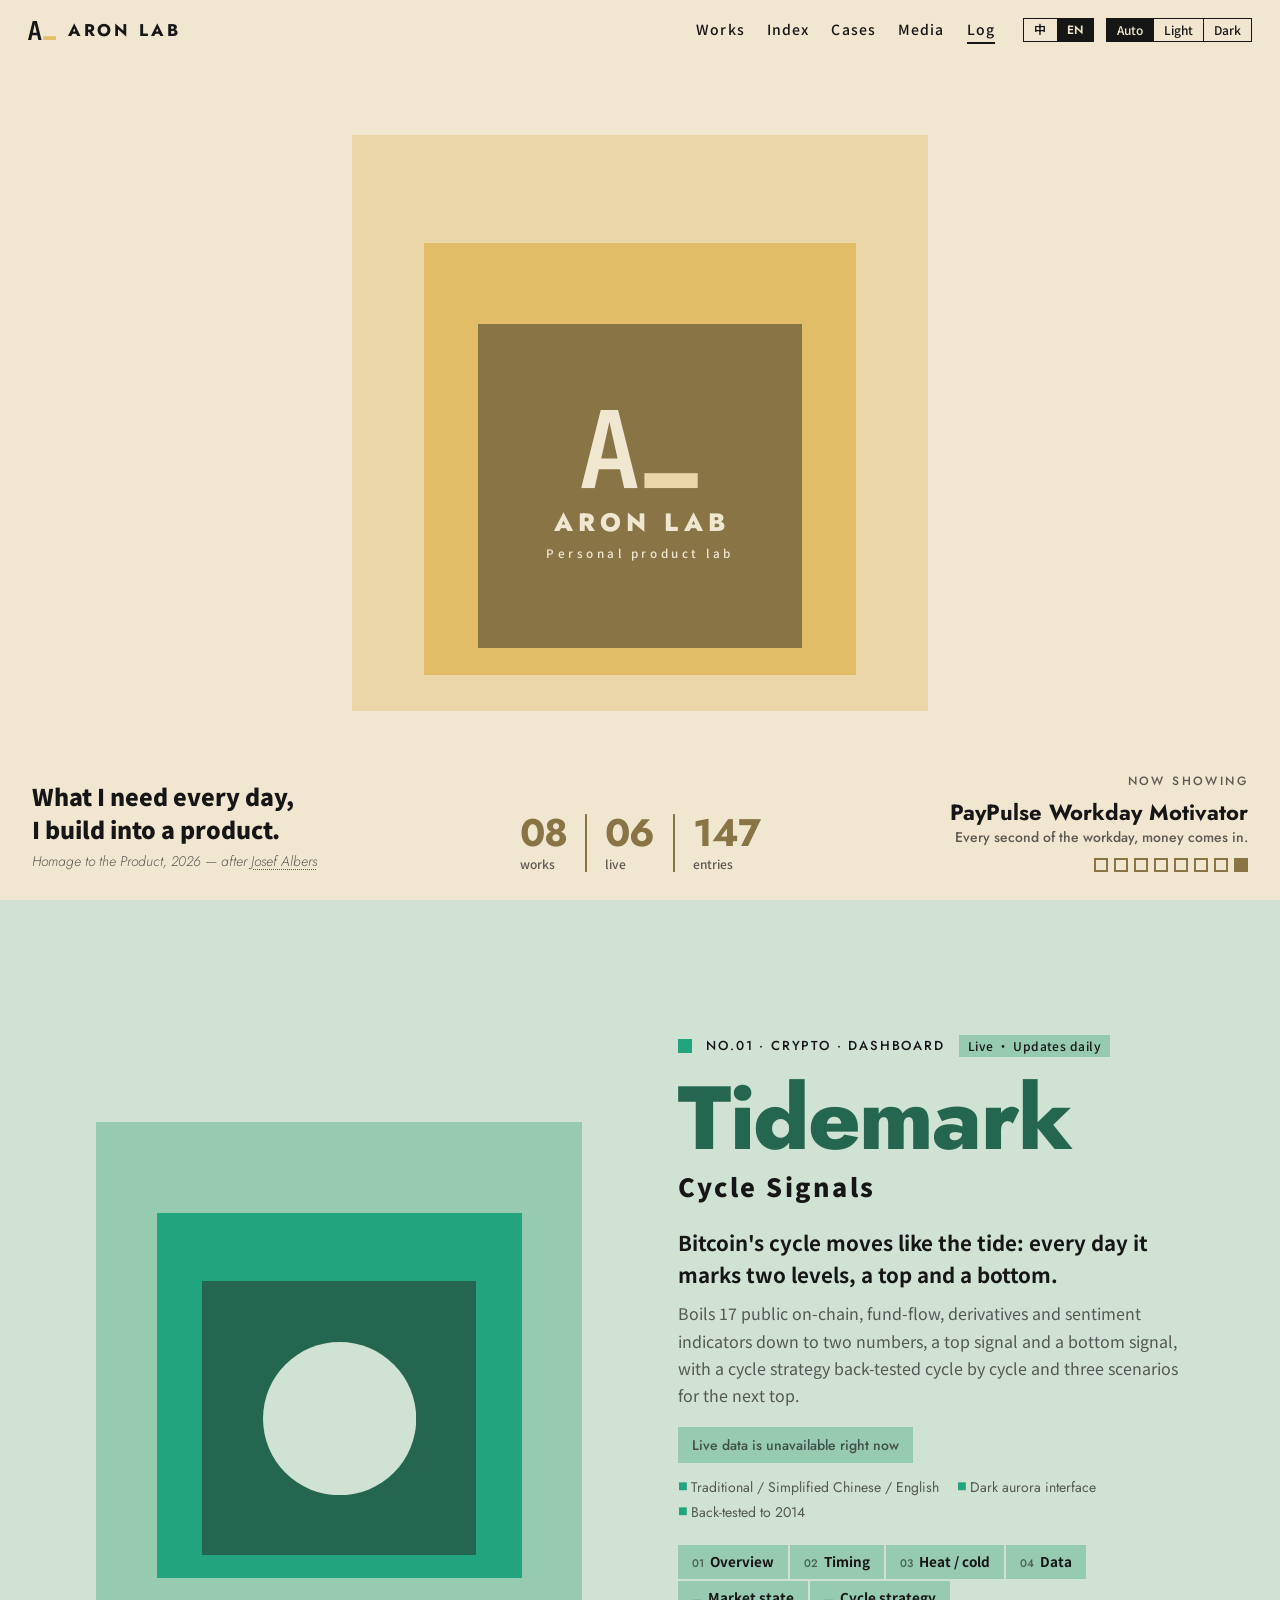
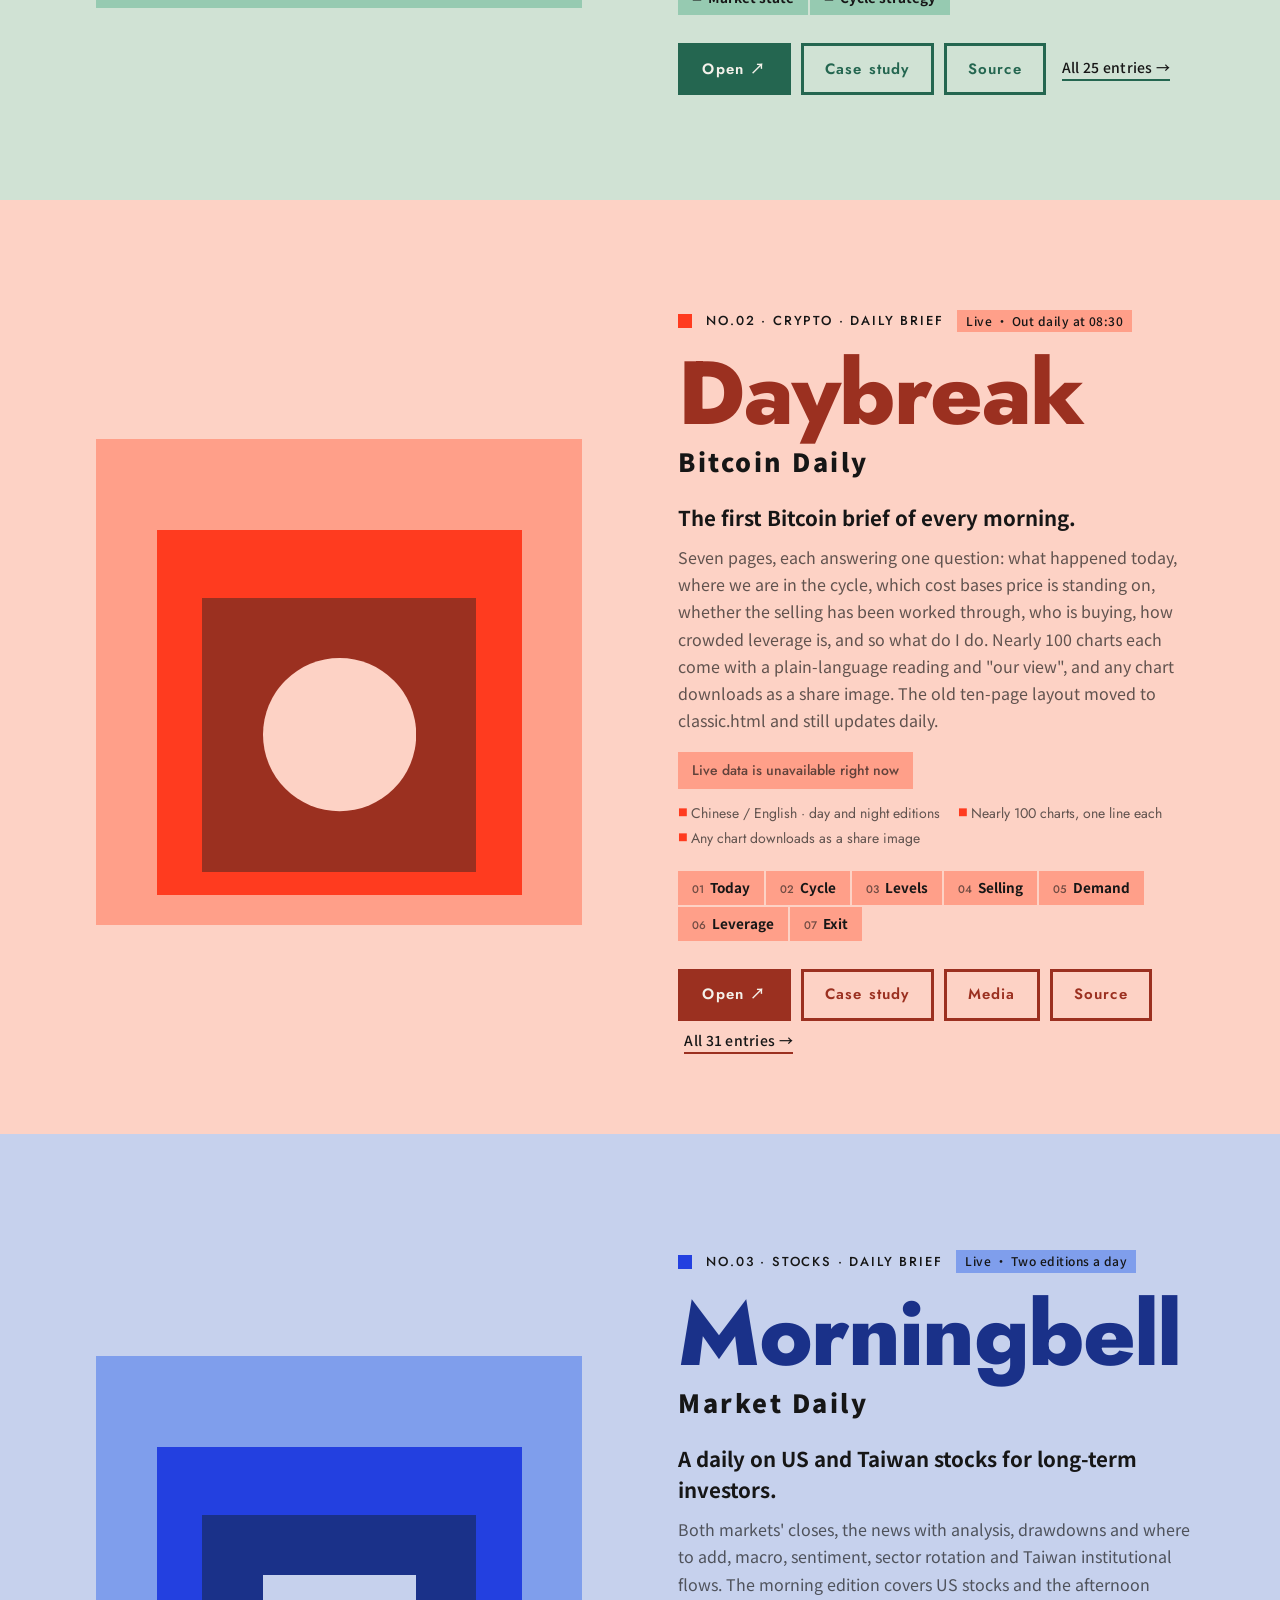
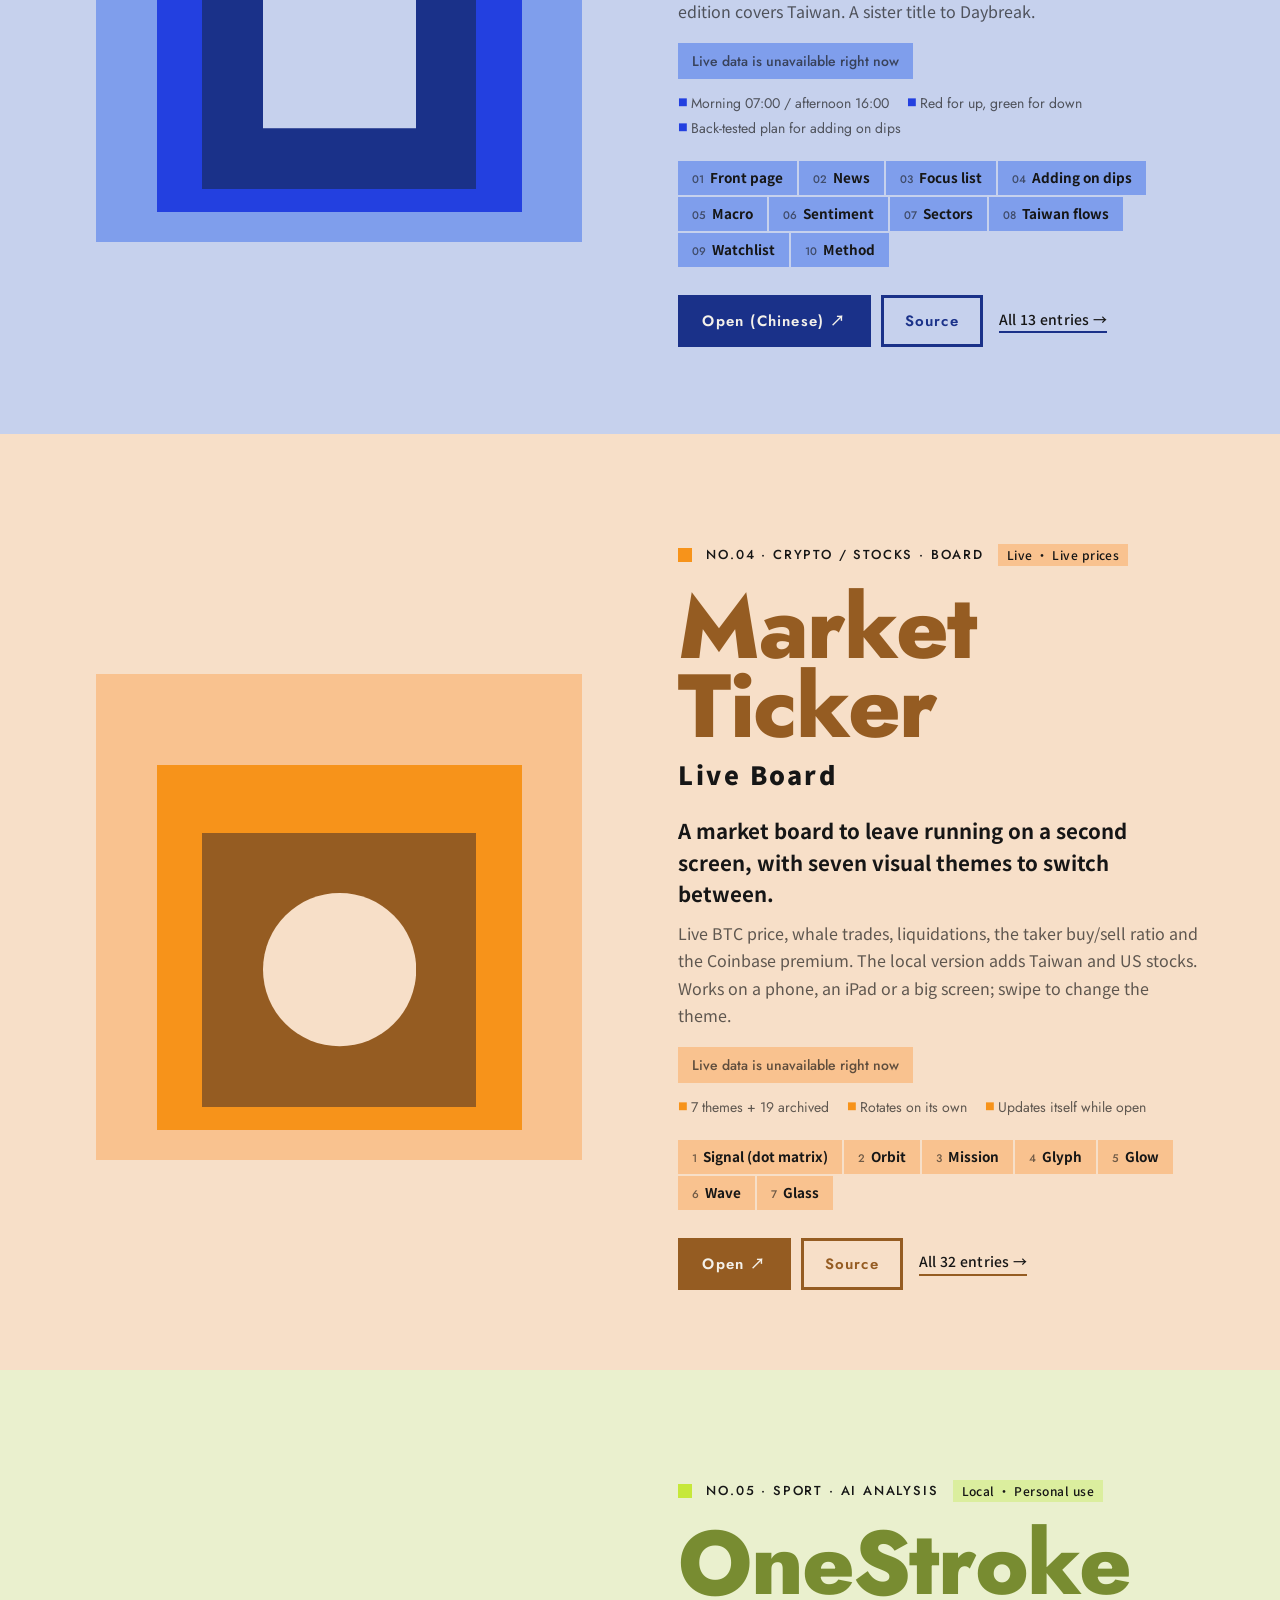
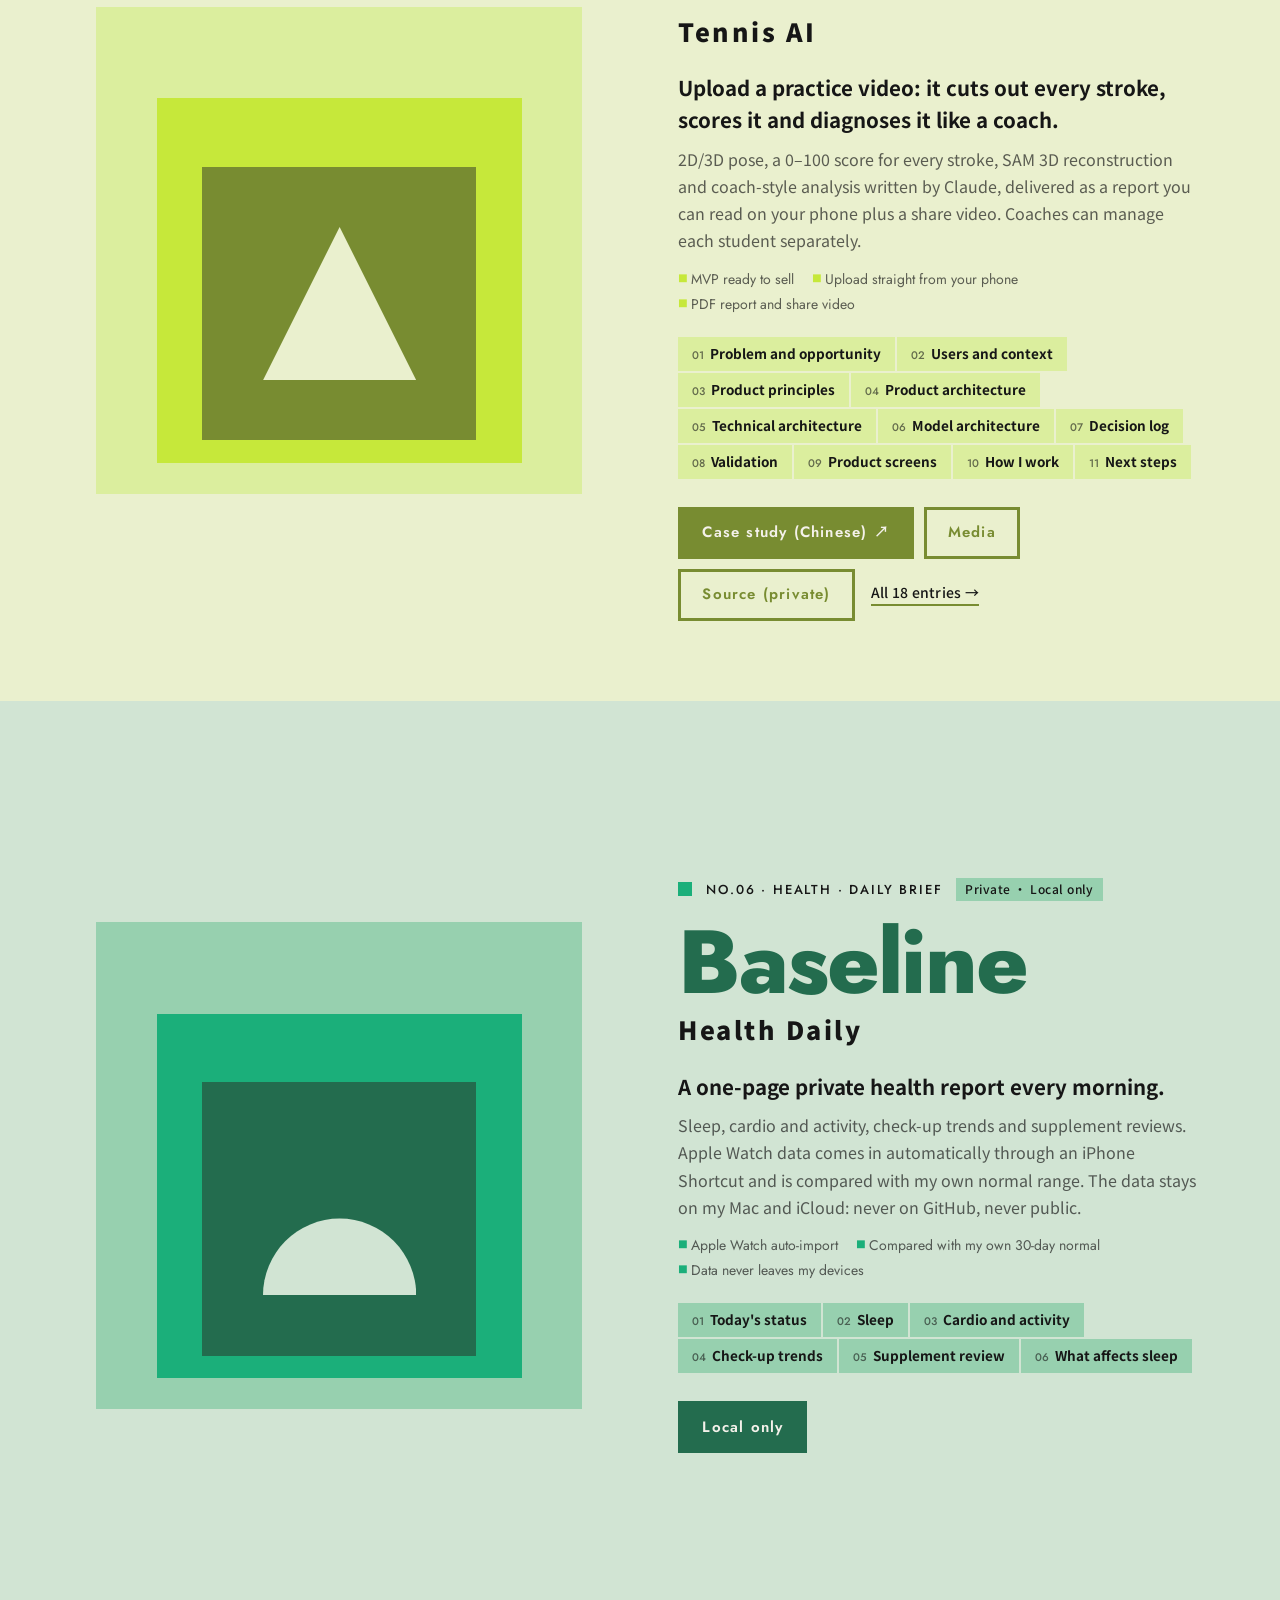
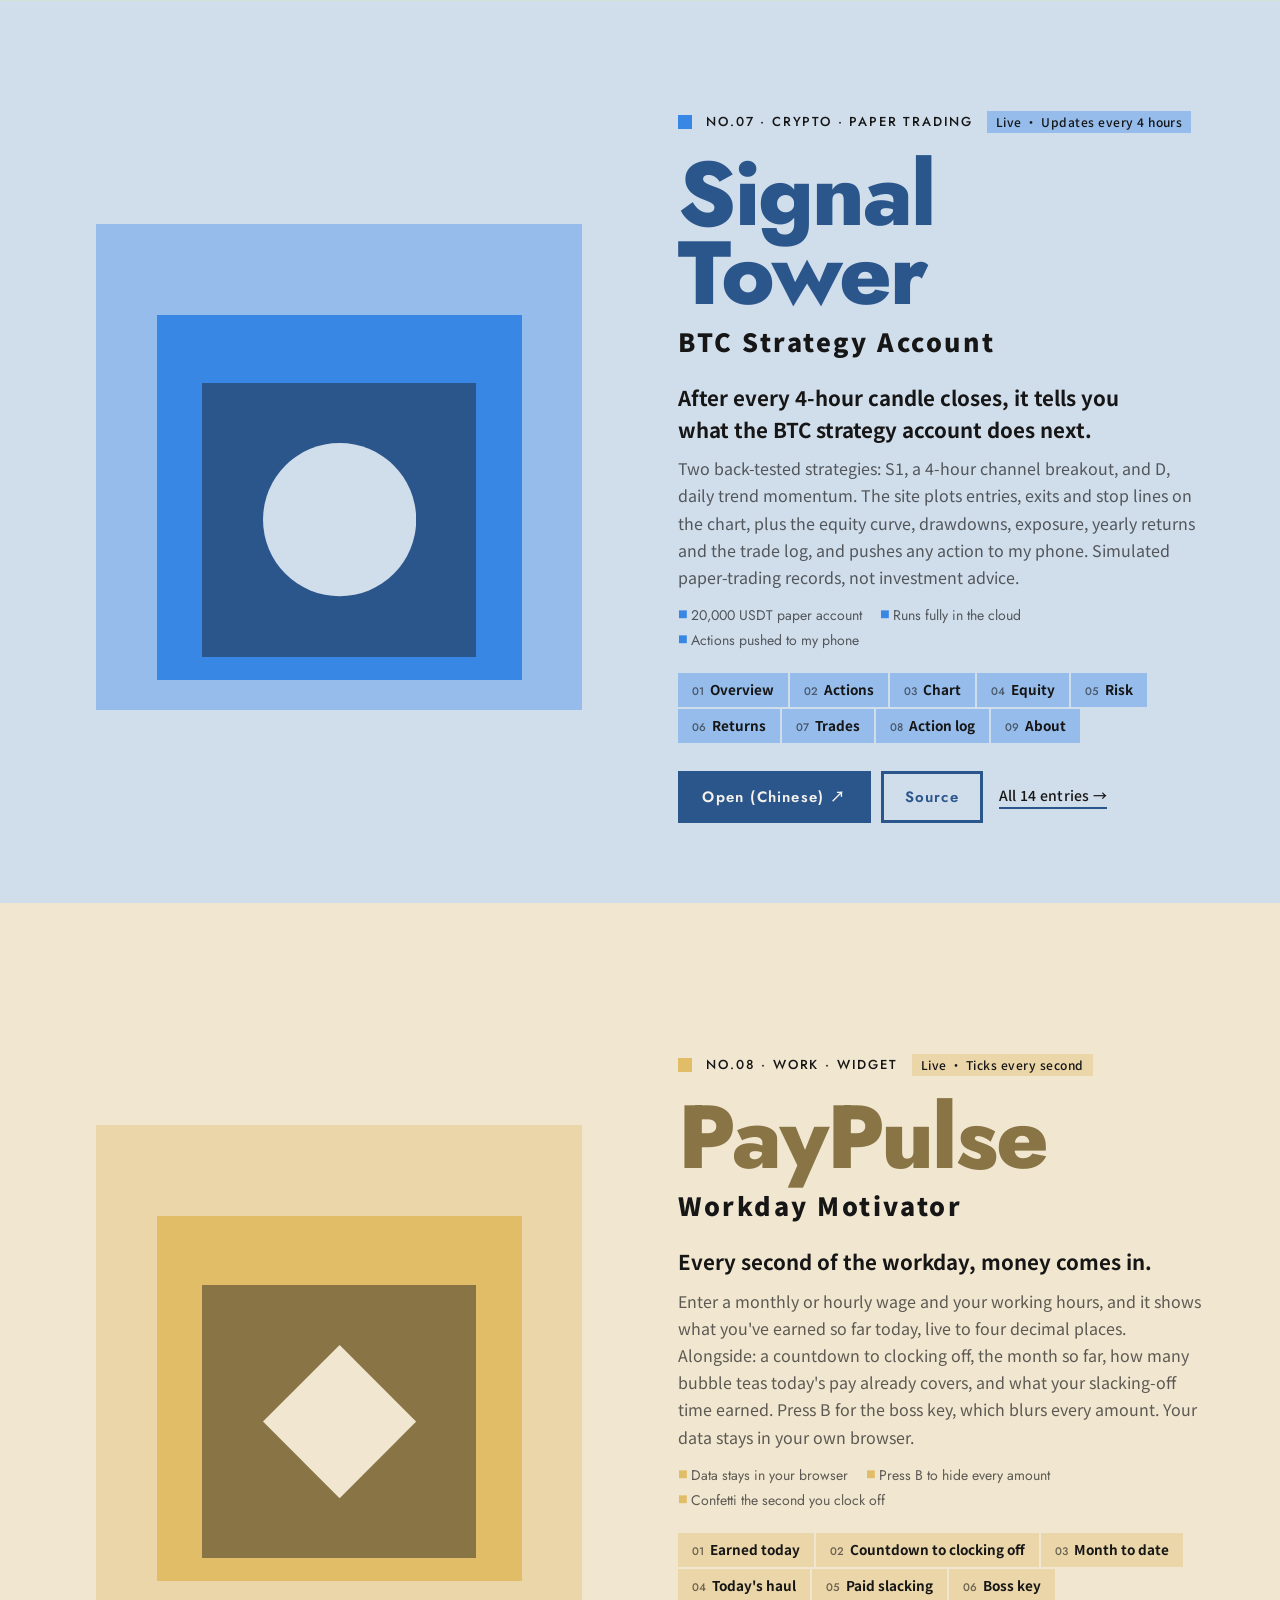
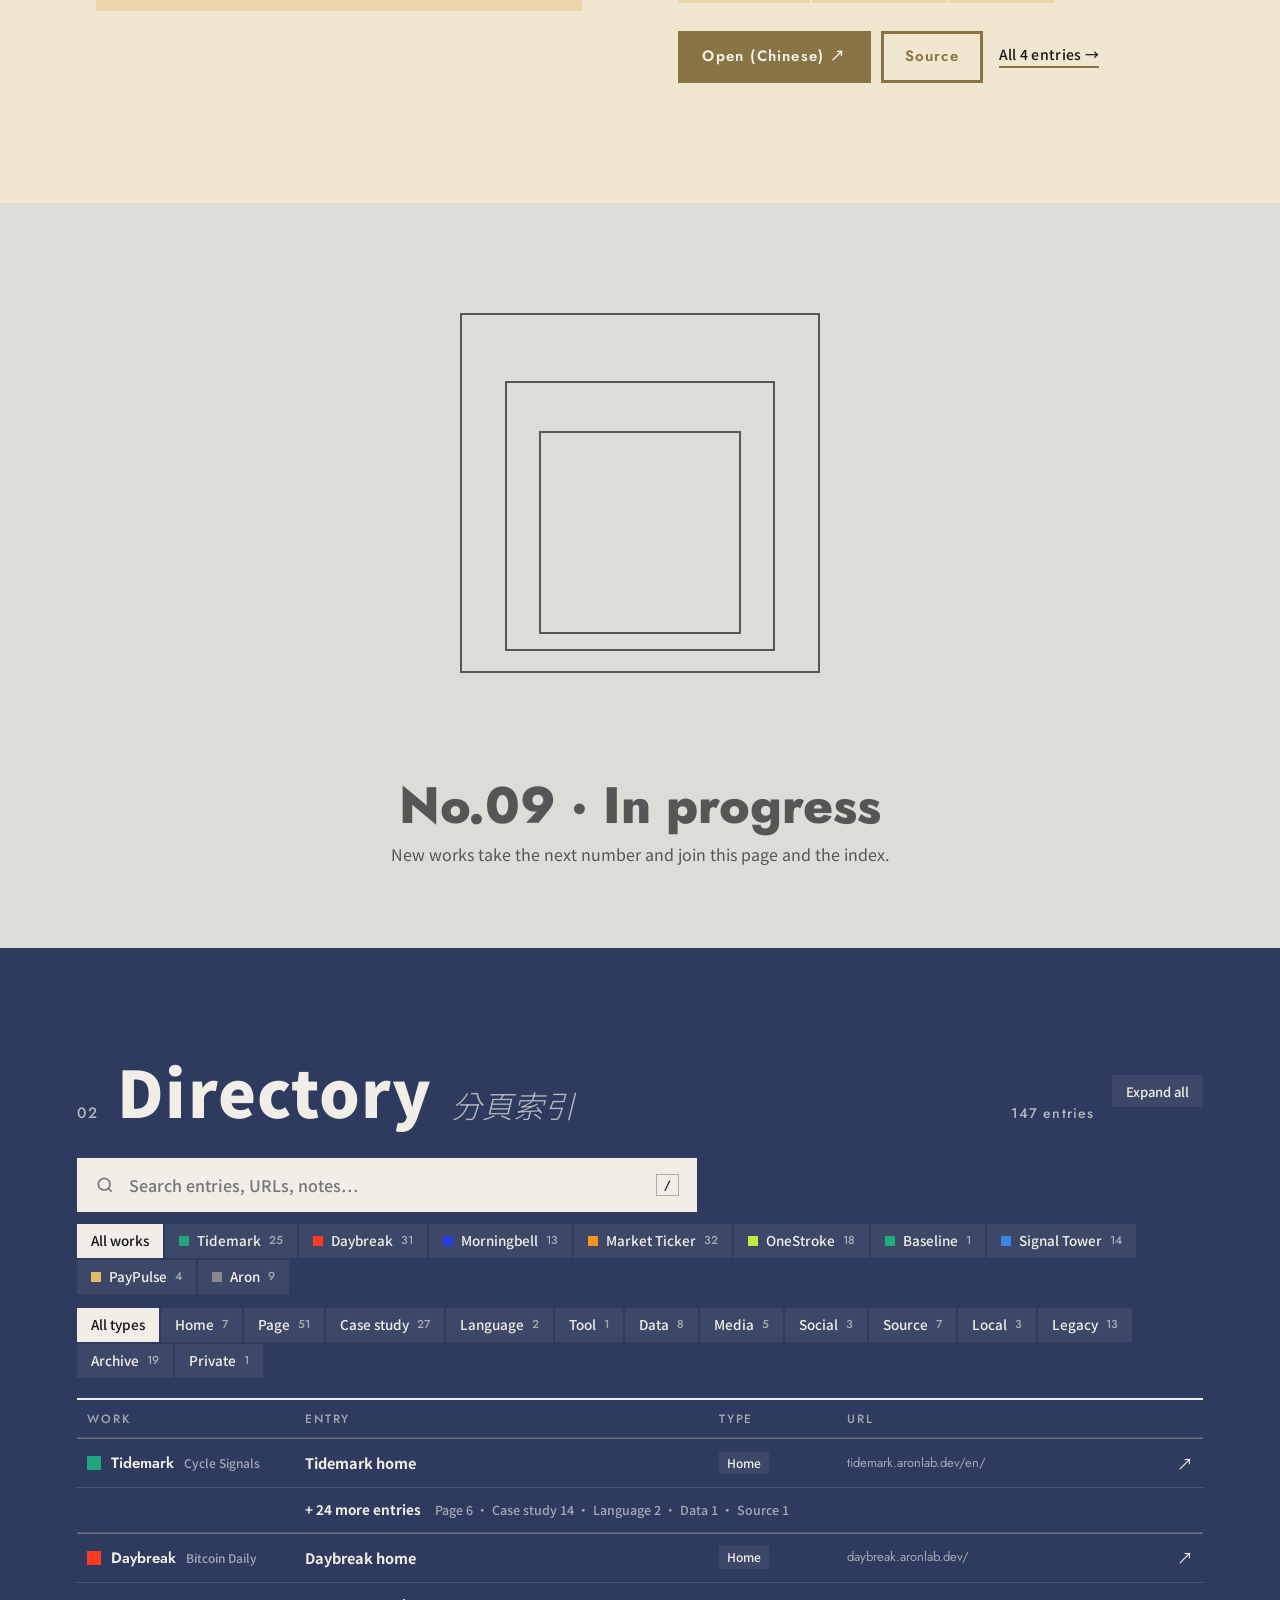
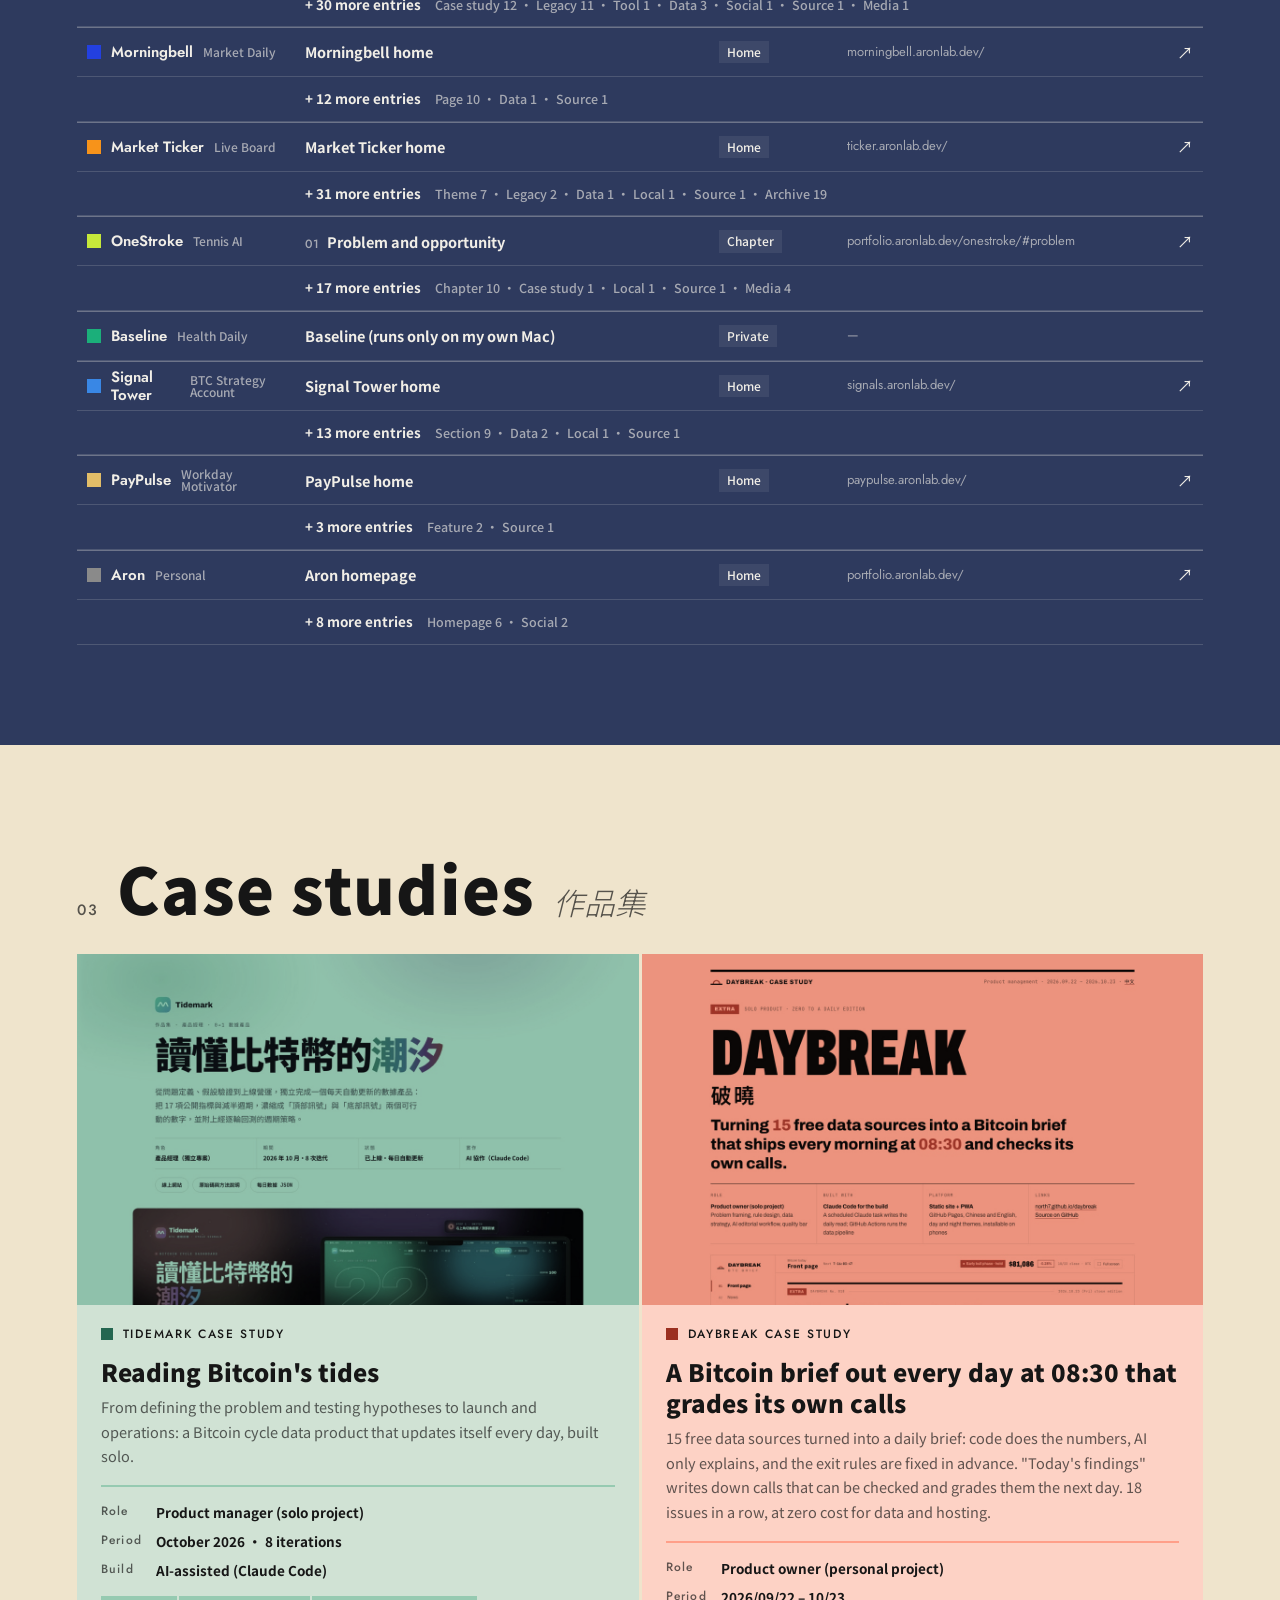
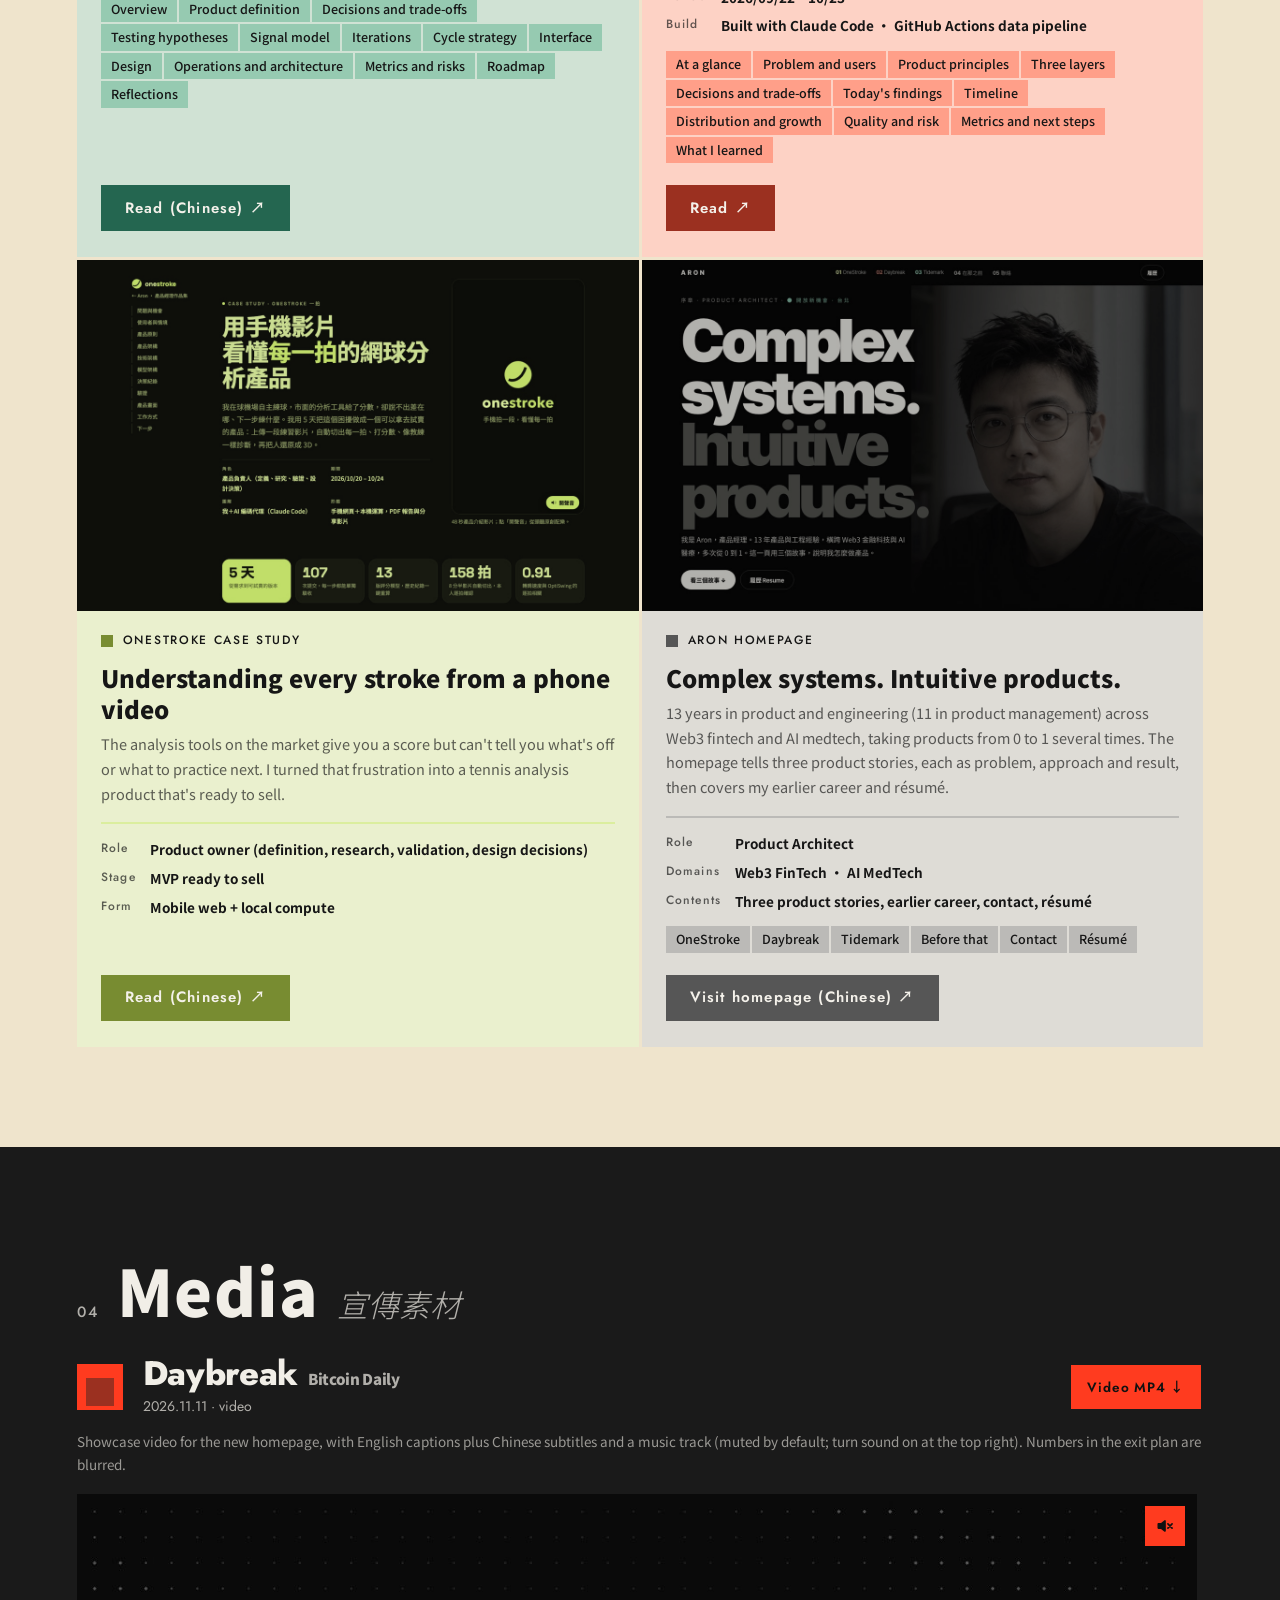
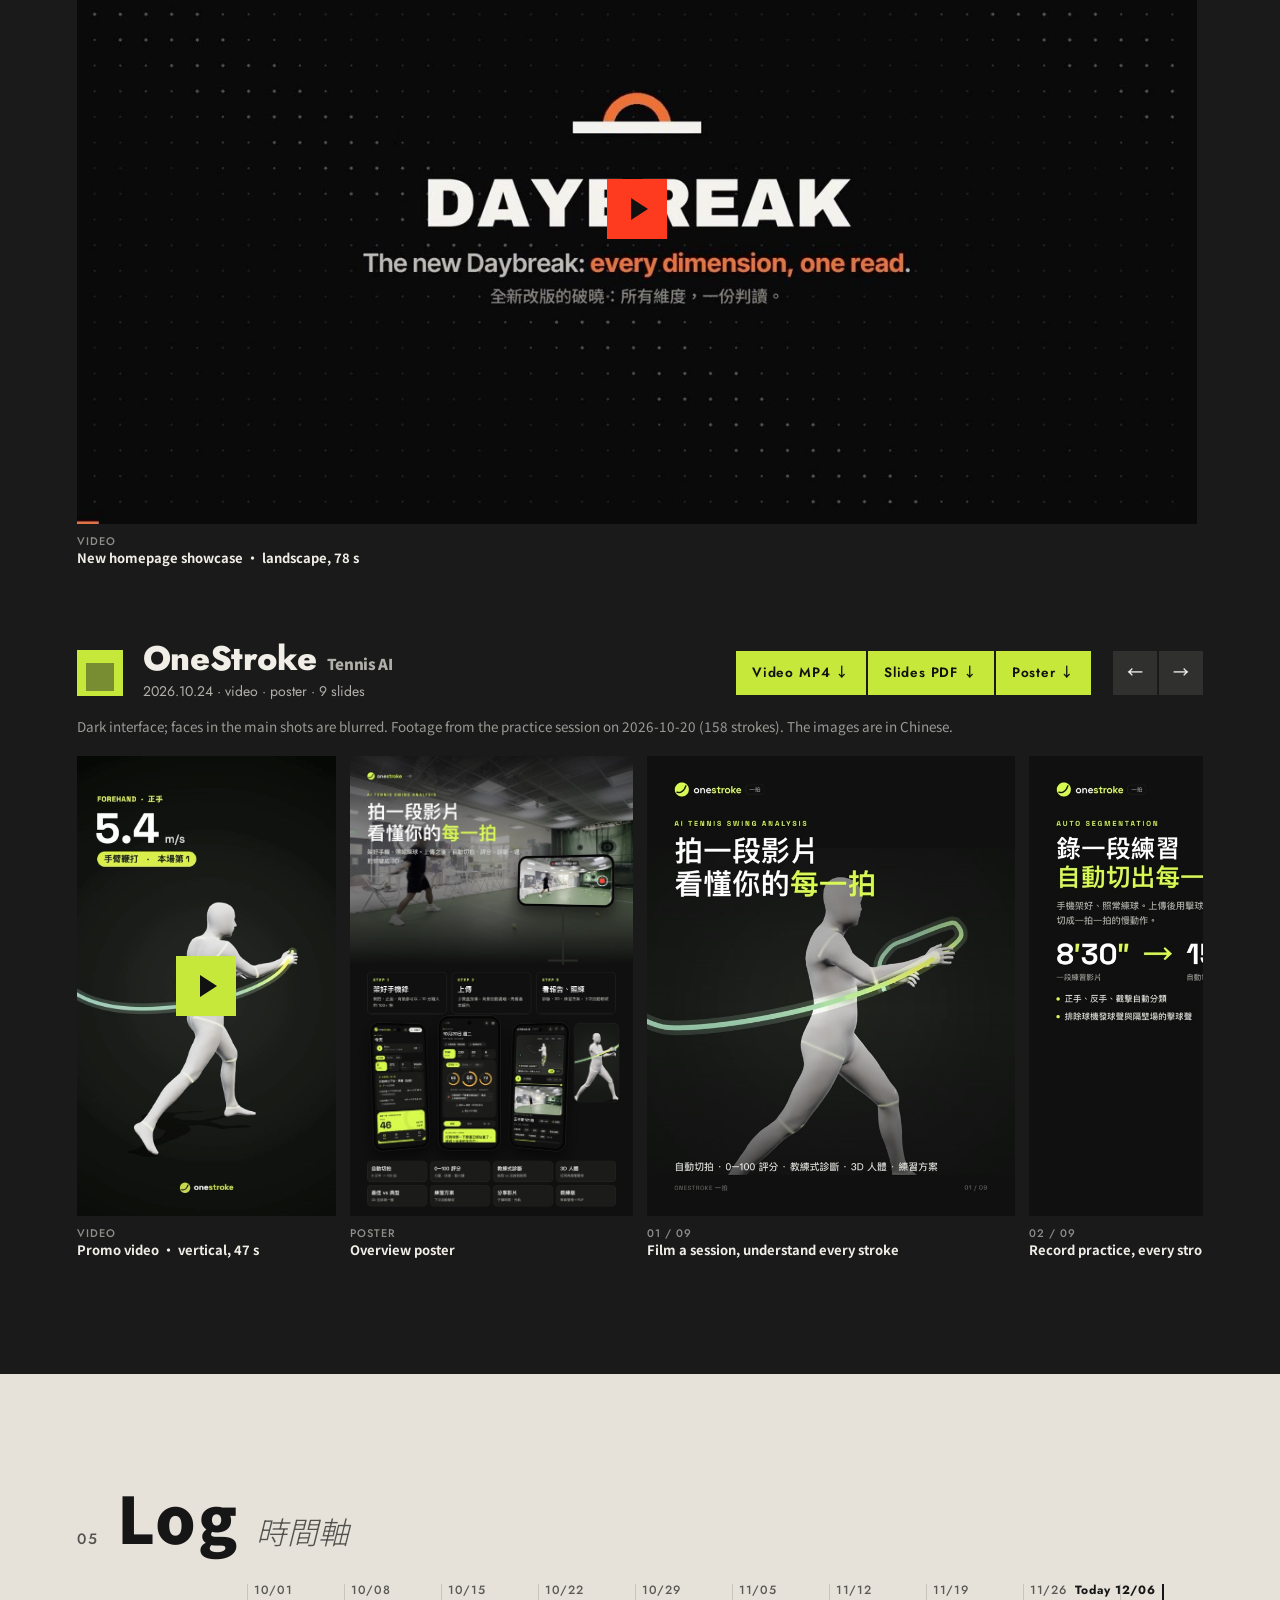
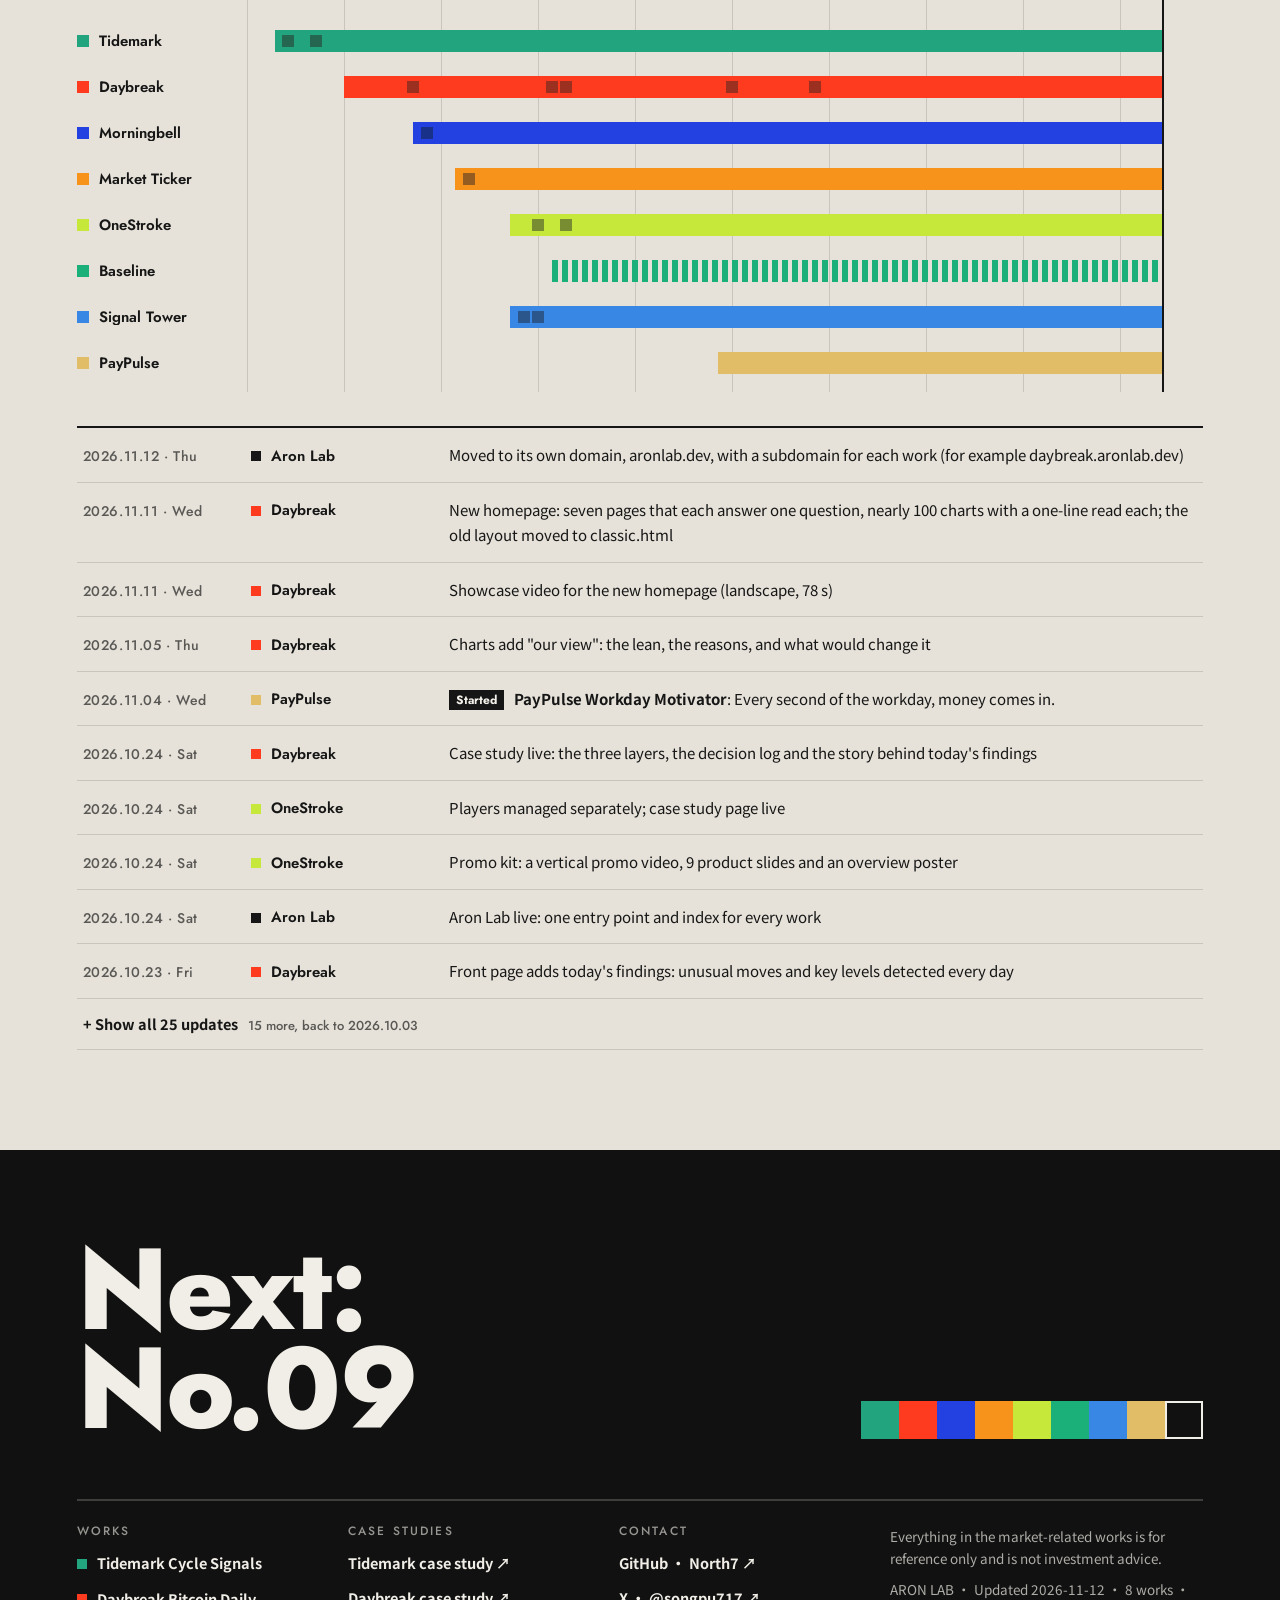
==== index.html @ 6a8ae26e "自我檢查一輪：個人主頁換新版章節與封面、首屏整組漸變、時間軸摺疊等 - 內容：個人主頁改版成「故事章節」，卡片換新封面、章節（OneStroke／Daybreak／Tidemark／在那之前／聯絡／履" ====
<!DOCTYPE html>
<html lang="zh-Hant-TW" data-theme="auto">
<head>
<meta charset="utf-8">
<meta name="viewport" content="width=device-width, initial-scale=1, viewport-fit=cover">
<title>Aron Lab · 作品索引</title>
<meta name="description" content="Aron 的個人產品實驗室：Tidemark、Daybreak、Morningbell、Market Ticker、OneStroke、Baseline、Signal Tower、PayPulse，所有作品的入口、分頁索引與作品集。Aron's personal product lab: every work, page and case study in one index.">
<meta name="theme-color" content="#E3EFEA" media="(prefers-color-scheme: light)">
<meta name="theme-color" content="#141414" media="(prefers-color-scheme: dark)">
<meta property="og:type" content="website">
<meta property="og:title" content="Aron Lab · 作品索引">
<meta property="og:description" content="自己每天要用的，就自己做成產品。所有作品的入口、分頁索引與作品集。">
<meta property="og:url" content="https://aronlab.dev/">
<meta property="og:image" content="https://aronlab.dev/assets/og.png">
<meta property="og:image:width" content="1200">
<meta property="og:image:height" content="630">
<meta name="twitter:card" content="summary_large_image">
<link rel="alternate" hreflang="zh-Hant" href="https://aronlab.dev/?lang=zh">
<link rel="alternate" hreflang="en" href="https://aronlab.dev/?lang=en">
<link rel="alternate" hreflang="x-default" href="https://aronlab.dev/">
<link rel="icon" href="assets/favicon.svg" type="image/svg+xml">
<link rel="apple-touch-icon" href="assets/apple-touch-icon.png">
<link rel="preconnect" href="https://fonts.googleapis.com">
<link rel="preconnect" href="https://fonts.gstatic.com" crossorigin>
<link rel="stylesheet" href="https://fonts.googleapis.com/css2?family=Jost:ital,wght@0,300;0,400;0,500;0,600;0,700;0,800;0,900;1,300&family=Noto+Sans+TC:wght@400;500;700;900&display=swap">
<link rel="stylesheet" href="assets/app.css">
<script>
try { var t = localStorage.getItem('lab.theme'); if (t === 'light' || t === 'dark') document.documentElement.dataset.theme = t; } catch (e) {}
// 語言：網址的 ?lang= → 自己選過的 → 瀏覽器語言（有中文就用中文，其他都用英文）
(function () {
  var q = new URLSearchParams(location.search).get('lang'), s = null, h = document.documentElement;
  try { s = localStorage.getItem('lab.lang'); } catch (e) {}
  var l = q === 'en' || q === 'zh' ? q : s === 'en' || s === 'zh' ? s : [].concat(navigator.languages || navigator.language || []).some(function (x) { return /^zh/i.test(x); }) ? 'zh' : 'en';
  h.dataset.lang = l; if (l === 'en') h.lang = 'en';
})();
</script>
</head>
<body>

<!-- Aron 的 logo（A＋橫槓），用 <use href="#logo"> 重複使用；顏色由 --logo-a、--logo-bar 決定 -->
<svg width="0" height="0" style="position:absolute" aria-hidden="true"><symbol id="logo" viewBox="0 0 478.25 321"><path style="fill:var(--logo-a,currentColor)" fill-rule="evenodd" d="M80.25 0H151.25L231.5 321H176.45L159.05 243H72.45L55.05 321H0ZM115.75 48.6L149.15 198.5H82.35Z"/><rect style="fill:var(--logo-bar,#F5801C)" x="259.25" y="259" width="219" height="62"/></symbol></svg>

<!-- 英文版：有 data-en 的元素由 app.js 換成英文（data-en-html 可含標籤；data-en-label、-ph、-title 換屬性） -->
<header class="top" id="top">
  <a class="brand" href="#hero" aria-label="Aron Lab 回到頂端" data-en-label="Aron Lab, back to top"><svg class="logo" viewBox="0 0 478.25 321" aria-hidden="true"><use href="#logo" width="478.25" height="321"/></svg>ARON LAB</a>
  <nav class="nav" aria-label="章節" data-en-label="Sections">
    <a href="#works" data-nav="works" data-en="Works">作品</a>
    <a href="#index" data-nav="index" data-en="Index">索引</a>
    <a href="#cases" data-nav="cases" data-en="Cases">作品集</a>
    <a href="#media" data-nav="media" data-en="Media">宣傳素材</a>
    <a href="#log" data-nav="log" data-en="Log">時間軸</a>
  </nav>
  <div class="seg lang" role="group" aria-label="語言 Language">
    <button type="button" data-lang-set="zh" lang="zh-Hant">中</button><button type="button" data-lang-set="en" lang="en">EN</button>
  </div>
  <div class="seg" role="group" aria-label="配色" data-en-label="Color scheme">
    <button type="button" data-theme-set="auto" data-en="Auto">自動</button><button type="button" data-theme-set="light" data-en="Light">淺</button><button type="button" data-theme-set="dark" data-en="Dark">深</button>
  </div>
</header>

<main>
  <!-- 首屏：向方形致敬，配色依序換成每個作品 -->
  <section class="hero" id="hero">
    <a class="stage" id="stage" href="#works" aria-label="看目前展示的作品" data-en-label="See the work on show">
      <div class="sq s1"><div class="sq s2"><div class="sq s3"><h1><svg class="logo" viewBox="0 0 478.25 321" aria-hidden="true"><use href="#logo" width="478.25" height="321"/></svg><span class="wm">ARON LAB</span><small data-en="Personal product lab">個人產品實驗室</small></h1></div></div></div>
    </a>
    <div class="hero-bar">
      <div class="cap"><p data-en-html="What I need every day,<br>I build into a product.">自己每天要用的，<br>就自己做成產品。</p><span>Homage to the Product, 2026 — after <button type="button" class="egg-link" data-egg>Josef Albers</button></span></div>
      <dl class="stats" id="stats"></dl>
      <div class="now"><span class="k" id="now-k">Now showing</span><a class="nm" id="now-name" href="#works">—</a><span class="live-line" id="now-live"></span><div class="dots" id="dots" role="group" aria-label="選擇作品" data-en-label="Choose a work"></div></div>
    </div>
  </section>

  <div id="works"></div>

  <!-- 章節標題：英文版時大字換成英文，旁邊的斜體換成中文 -->
  <section class="sec idx-sec" id="index" aria-labelledby="h-index">
    <div class="sec-h"><span class="no">02</span><h2 id="h-index" data-en="Directory">分頁索引</h2><span class="en" data-en="分頁索引">Directory</span><span class="count" id="idx-count"></span><button type="button" class="fold-all" id="idx-fold" hidden>全部展開</button></div>
    <div class="idx-tools">
      <label class="search"><svg viewBox="0 0 24 24" aria-hidden="true"><circle cx="11" cy="11" r="7"/><path d="M20 20l-4-4"/></svg><input id="q" type="search" placeholder="搜尋入口、網址、說明…" autocomplete="off" aria-label="搜尋入口" data-en-ph="Search entries, URLs, notes…" data-en-label="Search entries"><kbd>/</kbd></label>
      <div class="chips" id="idx-prod" role="group" aria-label="依作品篩選" data-en-label="Filter by work"></div>
      <div class="chips" id="idx-type" role="group" aria-label="依類型篩選" data-en-label="Filter by type"></div>
    </div>
    <div class="idx" id="idx" role="table" aria-label="所有入口" data-en-label="All entries"></div>
  </section>

  <section class="sec cases-sec" id="cases" aria-labelledby="h-cases">
    <div class="sec-h"><span class="no">03</span><h2 id="h-cases" data-en="Case studies">作品集</h2><span class="en" data-en="作品集">Case studies</span></div>
    <div class="cases" id="case-list"></div>
  </section>

  <section class="sec media-sec" id="media" aria-labelledby="h-media">
    <div class="sec-h"><span class="no">04</span><h2 id="h-media" data-en="Media">宣傳素材</h2><span class="en" data-en="宣傳素材">Media</span></div>
    <div id="media-list"></div>
  </section>

  <section class="sec log-sec" id="log" aria-labelledby="h-log">
    <div class="sec-h"><span class="no">05</span><h2 id="h-log" data-en="Log">時間軸</h2><span class="en" data-en="時間軸">Log</span></div>
    <div class="gantt" id="gantt"></div>
    <ol class="log" id="log-list"></ol>
  </section>
</main>

<footer class="foot" id="foot">
  <div class="foot-top">
    <h2>Next:<br>No.<span id="next-no">07</span></h2>
    <div class="foot-tray" id="foot-tray" role="group" aria-label="作品色票，點一下複製色碼" data-en-label="Product colors, click to copy a color code"></div>
  </div>
  <div class="foot-grid">
    <div><h3 data-en="Works">作品</h3><ul id="foot-prods"></ul></div>
    <div><h3 data-en="Case studies">作品集</h3><ul id="foot-cases"></ul></div>
    <div><h3 data-en="Contact">聯絡</h3><ul><li><a href="https://github.com/North7" target="_blank" rel="noopener">GitHub · North7 ↗</a></li><li><a href="https://x.com/songpu717" target="_blank" rel="noopener">X · @songpu717 ↗</a></li></ul></div>
    <div class="foot-note"><p data-en="Everything in the market-related works is for reference only and is not investment advice.">市場相關作品的所有內容僅供參考，不構成投資建議。</p><p id="foot-upd"></p><p class="keys-link"><button type="button" data-keys data-en-html="Keyboard shortcuts <kbd>?</kbd>">鍵盤快捷鍵 <kbd>?</kbd></button></p></div>
  </div>
  <div class="foot-sign"><svg class="logo" viewBox="0 0 478.25 321" aria-hidden="true"><use href="#logo" width="478.25" height="321"/></svg><span>Aron</span><span class="c">© 2026</span></div>
</footer>

<dialog class="lb" id="lb" aria-label="放大檢視" data-en-label="Enlarged view">
  <figure><img id="lb-img" alt=""><figcaption><span id="lb-cap"></span><span id="lb-n"></span></figcaption></figure>
  <button type="button" class="lb-btn lb-prev" data-lb="-1" aria-label="上一張" data-en-label="Previous">←</button>
  <button type="button" class="lb-btn lb-next" data-lb="1" aria-label="下一張" data-en-label="Next">→</button>
  <button type="button" class="lb-btn lb-close" data-lb="x" aria-label="關閉" data-en-label="Close">✕</button>
</dialog>

<!-- 彩蛋：Albers《色彩互動》的同色錯覺 -->
<dialog class="pop egg" id="egg" aria-labelledby="egg-h"><div class="pop-in">
  <p class="pop-k">Interaction of Color · after Josef Albers</p>
  <h2 id="egg-h" data-en="Are these two small squares the same color?">這兩個小方形，是同一個顏色嗎？</h2>
  <div class="egg-pair" id="egg-pair"><div class="egg-g"><i></i></div><div class="egg-g"><i></i></div></div>
  <p class="egg-a" id="egg-a"></p>
  <div class="pop-act"><button type="button" class="pri" id="egg-reveal">拿掉底色</button><button type="button" data-pop-close data-en="Close">關閉</button></div>
</div></dialog>

<dialog class="pop keys" id="keys" aria-labelledby="keys-h"><div class="pop-in">
  <p class="pop-k">Keyboard</p>
  <h2 id="keys-h" data-en="Keyboard shortcuts">鍵盤快捷鍵</h2>
  <dl id="keys-list"></dl>
  <p class="keys-hint" data-en="There's one more hidden shortcut. It has to do with Albers.">另外還藏了一個，跟 Albers 有關。</p>
  <div class="pop-act"><button type="button" class="pri" data-pop-close data-en="Got it">知道了</button></div>
</div></dialog>

<div class="toast" id="toast" role="status" aria-live="polite"></div>

<script src="data/lab.js"></script>
<script src="assets/app.js"></script>
</body>
</html>
---- assets/app.css ----
/* Aron Lab — 色場版：向 Albers《向方形致敬》致意。每個作品一整片平面色場，不用陰影、光暈、玻璃。
   作品色的四個色階都從 --pc 算出來：t1 淺底 → t2 中 → t3 本色 → t4 深（深色模式時反過來變淺）。 */
:root {
  --base: #F4F1EA;      /* 色場混色用的底色 */
  --deep: #0E0E0E;      /* t4 往哪裡混 */
  --tx: #161616; --tx2: rgba(22,22,22,.68); --tx3: rgba(22,22,22,.46);
  --line: rgba(22,22,22,.14);
  --idx-bg: #2E3A5E; --idx-tx: #F1EEE7; --idx-tx2: rgba(241,238,231,.62); --idx-line: rgba(241,238,231,.16); --idx-hi: rgba(241,238,231,.08);
  --cases-bg: #EFE4CC; --media-bg: #1A1A1A; --log-bg: #E6E2D9; --foot-bg: #111111;
  --geo: 'Jost', 'Noto Sans TC', 'Futura', system-ui, sans-serif; --cjk: 'Noto Sans TC', system-ui, sans-serif;
  --gut: 6vw;
  --brand: #F5801C;     /* Aron 的品牌橘（logo 的橫槓） */
  color-scheme: light;
}
@media (prefers-color-scheme: dark) {
  :root:not([data-theme="light"]) {
    --base: #141414; --deep: #FFFFFF; --tx: #F1EEE7; --tx2: rgba(241,238,231,.7); --tx3: rgba(241,238,231,.46); --line: rgba(241,238,231,.14);
    --idx-bg: #1B2236; --cases-bg: #26211A; --media-bg: #0E0E0E; --log-bg: #1C1C1C; --foot-bg: #000;
    color-scheme: dark;
  }
}
:root[data-theme="dark"] {
  --base: #141414; --deep: #FFFFFF; --tx: #F1EEE7; --tx2: rgba(241,238,231,.7); --tx3: rgba(241,238,231,.46); --line: rgba(241,238,231,.14);
  --idx-bg: #1B2236; --cases-bg: #26211A; --media-bg: #0E0E0E; --log-bg: #1C1C1C; --foot-bg: #000;
  color-scheme: dark;
}

* { box-sizing: border-box; }
html { scroll-behavior: smooth; scroll-padding-top: 64px; -webkit-text-size-adjust: 100%; }
body { margin: 0; background: var(--base); color: var(--tx); font: 400 16px/1.7 var(--cjk); -webkit-font-smoothing: antialiased; overflow-x: hidden; }
a { color: inherit; text-decoration: none; }
img, video { display: block; max-width: 100%; }
button { font: inherit; color: inherit; }
:focus-visible { outline: 3px solid currentColor; outline-offset: 2px; }

/* 作品色階。--pc 註冊成顏色，首屏換作品時整組色階（方形、logo、數字、圓點）一起漸變，不會有的先跳、有的慢慢變 */
@property --pc { syntax: '<color>'; inherits: true; initial-value: #22A57F; }
.pc { --t1: color-mix(in oklab, var(--pc) 20%, var(--base)); --t2: color-mix(in oklab, var(--pc) 52%, var(--base)); --t3: var(--pc); --t4: color-mix(in oklab, var(--pc) 62%, var(--deep)); }

/* 方形：內層比外層小一圈，往下偏（Albers 的構圖） */
.sq { position: relative; aspect-ratio: 1; }
.sq > .sq { position: absolute; width: 75%; left: 12.5%; top: 18.75%; }

/* ── 頂欄 ── */
/* 頂欄是實色，顏色跟著底下的色場（app.js 設定 --top-bg、--top-fg）。
   以前桌機用 mix-blend-mode: difference，但那會把 logo 的橘色反相，iOS 捲動時也會留殘影 */
.top { position: fixed; top: 0; left: 0; right: 0; z-index: 40; display: flex; align-items: center; gap: 28px; height: 60px; padding: 0 28px; background: var(--top-bg, var(--base)); color: var(--top-fg, var(--tx)); transition: background-color .25s, color .25s, --pc 1.4s cubic-bezier(.4,0,.2,1); }
.top.over-hero { --top-bg: var(--t1); --top-fg: var(--tx); transition: --pc 1.4s cubic-bezier(.4,0,.2,1); }
.brand { display: flex; align-items: center; gap: 12px; margin-right: auto; font: 700 17px/1 var(--geo); letter-spacing: .16em; white-space: nowrap; }
/* logo：A 用文字色；橫槓（游標）平常是品牌橘，看到哪個作品就換成那個作品的顏色 */
.logo { display: block; flex: none; overflow: visible; }
.brand .logo { width: 28px; height: 19px; --logo-bar: var(--cursor, var(--brand)); }
.nav { display: flex; gap: 22px; font: 500 14px/1 var(--cjk); letter-spacing: .08em; }
.nav a { padding: 6px 0; border-bottom: 2px solid transparent; }
.nav a.on, .nav a:hover { border-bottom-color: currentColor; }
.seg { display: flex; border: 1.5px solid currentColor; }
.seg button { padding: 5px 10px; border: 0; background: none; color: inherit; font: 500 12px/1 var(--cjk); cursor: pointer; }
.seg button + button { border-left: 1.5px solid currentColor; }
.seg button.on { background: var(--top-fg, var(--tx)); color: var(--top-bg, var(--base)); }
.seg.lang { margin-right: -16px; }
.seg.lang button { font-family: var(--geo); font-weight: 600; }
/* 英文版：app.js 換好字之前先藏起來，避免中文閃一下 */
html[data-lang="en"]:not(.i18n) [data-en], html[data-lang="en"]:not(.i18n) [data-en-html] { visibility: hidden; }
html[lang="en"] .hero h1 small { letter-spacing: .3em; }

/* ── 首屏 ── */
.hero { --pc: #22A57F; position: relative; height: 100svh; min-height: 660px; background: var(--t1); overflow: hidden; transition: --pc 1.4s cubic-bezier(.4,0,.2,1); }
.hero .stage { position: absolute; left: 50%; top: 47%; width: min(64vh, 70vw); transform: translate(-50%, -50%); display: block; }
.hero .s1 { background: var(--t2); } .hero .s2 { background: var(--t3); } .hero .s3 { background: var(--t4); display: grid; place-items: center; }
.hero h1 { margin: 0; text-align: center; color: var(--t1); font: 800 clamp(17px, 2.8vh, 32px)/1 var(--geo); letter-spacing: .2em; }
/* 首屏的 logo 跟著色場：A 和橫槓都用最淺的色階，和方形是同一組顏色 */
.hero h1 .logo { width: clamp(72px, 13vh, 150px); height: clamp(48px, 8.7vh, 100px); margin: 0 auto clamp(14px, 2.4vh, 26px); --logo-a: var(--t1); --logo-bar: var(--t2); }
.hero h1 .wm { display: block; margin-right: -.2em; }
.hero h1 small { display: block; margin-top: 10px; font: 500 clamp(10px, 1.3vh, 14px)/1.4 var(--cjk); letter-spacing: .5em; }
.hero-bar { position: absolute; left: 0; right: 0; bottom: 0; display: grid; grid-template-columns: 1fr auto 1fr; align-items: end; gap: 30px; padding: 0 32px 28px; color: var(--tx); }
.cap p { margin: 0; font: 900 clamp(19px, 1.8vw, 26px)/1.45 var(--cjk); }
.cap span { display: block; margin-top: 6px; font: 300 italic 14px/1.4 var(--geo); color: var(--tx2); }
.stats { display: grid; grid-template-columns: repeat(3, auto); gap: 0; margin: 0; }
.stats div { padding: 0 18px; border-left: 2px solid var(--t4); }
.stats div:first-child { border-left: 0; }
.stats dt { font: 700 clamp(30px, 3vw, 44px)/1 var(--geo); letter-spacing: -.02em; color: var(--t4); }
.stats dd { margin: 4px 0 0; font: 500 12px/1.3 var(--cjk); color: var(--tx2); }
.now { justify-self: end; text-align: right; }
.now .k { font: 500 12px/1 var(--geo); letter-spacing: .2em; text-transform: uppercase; color: var(--tx2); }
.now .k.t { display: block; font: 500 12.5px/1.4 var(--geo); letter-spacing: .04em; text-transform: none; text-wrap: balance; }
.now .nm { display: block; margin-top: 6px; font: 700 22px/1.2 var(--geo); }
.now .nm:hover { text-decoration: underline; text-decoration-thickness: 2px; text-underline-offset: 4px; }
.live-line b { font-weight: 700; color: var(--tx); }
.live-line { display: block; min-height: 1.5em; margin-top: 2px; font: 500 14px/1.5 var(--geo); color: var(--tx2); }
.dots { display: flex; gap: 6px; justify-content: flex-end; margin-top: 10px; }
.dots button { width: 14px; height: 14px; padding: 0; border: 2px solid var(--t4); background: transparent; cursor: pointer; }
.dots button.on { background: var(--t4); }

/* ── 作品色場 ── */
.field { position: relative; min-height: 100svh; background: var(--t1); display: grid; grid-template-columns: minmax(0, 1fr) minmax(0, 1fr); align-items: center; gap: 6vw; padding: 110px var(--gut) 80px; }
.field .stage { width: min(66vh, 38vw); justify-self: center; display: block; }
.field .s0 { background: var(--t2); } .field .s1 { background: var(--t3); } .field .s2 { background: var(--t4); overflow: hidden; }
.field .s2 img { position: absolute; inset: 0; width: 100%; height: 100%; object-fit: cover; object-position: left top; opacity: 0; transition: opacity .7s; }
.field .s2 video { position: absolute; inset: 0; width: 100%; height: 100%; object-fit: cover; opacity: 0; transition: opacity .7s; }
.field:hover .s2 img, .field:hover .s2 video, .field.show .s2 img, .field.show .s2 video { opacity: 1; }
.field .glyph { position: absolute; inset: 22%; transition: opacity .5s; }
.field .glyph svg { width: 100%; height: 100%; fill: var(--t1); }
/* 有畫面的作品：滑過去（手機是捲到中間）時圖形淡出、露出畫面；沒有畫面的（Baseline）圖形留著 */
.field.has-pic:hover .glyph, .field.has-pic.show .glyph { opacity: 0; }
.info .no { display: flex; align-items: center; flex-wrap: wrap; gap: 8px 14px; font: 500 13px/1.2 var(--geo); letter-spacing: .14em; text-transform: uppercase; }
.info .no .hex { position: relative; width: 14px; height: 14px; padding: 0; border: 0; background: var(--t3); cursor: copy; transition: transform .15s; }
.info .no .hex::before { content: ''; position: absolute; inset: -12px; }
.info .no .hex:hover { transform: scale(1.4); }
.info .st { padding: 4px 9px; background: var(--t2); font: 500 12px/1.2 var(--cjk); letter-spacing: .04em; text-transform: none; }
.info h2 { margin: 22px 0 0; font: 800 clamp(54px, 7vw, 124px)/.88 var(--geo); letter-spacing: -.02em; color: var(--t4); }
.info h2 small { display: block; margin-top: 16px; font: 900 .28em/1 var(--cjk); letter-spacing: .1em; color: var(--tx); }
.info .tag { margin: 28px 0 0; font: 700 clamp(19px, 1.6vw, 24px)/1.55 var(--cjk); max-width: 24em; }
.info .desc { margin: 10px 0 0; max-width: 34em; color: var(--tx2); }
.info .live { display: flex; flex-wrap: wrap; gap: 0; margin-top: 18px; max-width: 560px; }
.info .live span { padding: 9px 14px; background: var(--t2); font: 500 14px/1.3 var(--geo); border-right: 2px solid var(--t1); }
.info .live span b { font-weight: 700; margin-left: 6px; }
.info .live span:last-child { border-right: 0; color: var(--tx2); }
.info .live.wait span { color: var(--tx2); }
.up { color: #0B7A4B; } .down { color: #C0261B; }
:root[data-theme="dark"] .up { color: #5BD79A; } :root[data-theme="dark"] .down { color: #FF7A6E; }
@media (prefers-color-scheme: dark) { :root:not([data-theme="light"]) .up { color: #5BD79A; } :root:not([data-theme="light"]) .down { color: #FF7A6E; } }
.facts { display: flex; flex-wrap: wrap; gap: 4px 18px; margin: 14px 0 0; padding: 0; list-style: none; font: 400 14px/1.5 var(--geo); color: var(--tx2); }
.facts li::before { content: '■ '; color: var(--t3); font-size: .7em; vertical-align: 2px; }
.blocks { display: flex; flex-wrap: wrap; margin-top: 22px; max-width: 600px; }
.blocks a, .blocks span { padding: 10px 14px; background: var(--t2); font: 700 13.5px/1 var(--cjk); border-right: 2px solid var(--t1); border-bottom: 2px solid var(--t1); }
.blocks a i, .blocks span i { font: 500 11px/1 var(--geo); font-style: normal; margin-right: 6px; opacity: .6; }
.blocks a:hover { background: var(--t4); color: var(--t1); }
.go { display: flex; flex-wrap: wrap; align-items: center; gap: 10px; margin-top: 26px; }
.go a, .go span { display: inline-flex; align-items: center; height: 52px; padding: 0 24px; background: var(--t4); color: var(--base); font: 600 15px/1 var(--geo); letter-spacing: .08em; }
.go a.alt { background: transparent; color: var(--t4); box-shadow: inset 0 0 0 3px var(--t4); }
.go a:hover { background: var(--tx); color: var(--base); box-shadow: none; }
.go .more { height: auto; padding: 0 0 3px; margin-left: 6px; background: none; color: var(--tx); box-shadow: none; border: 0; border-bottom: 2px solid var(--t4); font: 500 14px/1.3 var(--cjk); letter-spacing: .02em; cursor: pointer; }
.go .more:hover { background: none; color: var(--t4); }
.field.next { --pc: #8A8A8A; min-height: 60svh; grid-template-columns: 1fr; text-align: center; }
.field.next .stage { width: min(40vh, 60vw); }
.field.next .s0, .field.next .s1, .field.next .s2 { background: transparent; box-shadow: inset 0 0 0 2px var(--t4); }
.field.next h2 { margin: 30px 0 0; font: 800 clamp(36px, 4vw, 60px)/1 var(--geo); color: var(--t4); }
.field.next p { margin: 10px 0 0; color: var(--tx2); }

/* ── 通用章節 ── */
.sec { padding: 110px var(--gut) 100px; }
.sec-h { display: flex; align-items: baseline; flex-wrap: wrap; gap: 8px 18px; margin-bottom: 34px; }
.sec-h .no { font: 500 15px/1 var(--geo); letter-spacing: .14em; opacity: .7; }
.sec-h h2 { margin: 0; font: 900 clamp(40px, 5vw, 76px)/1 var(--cjk); letter-spacing: .02em; }
.sec-h .en { font: 300 italic clamp(22px, 2.4vw, 34px)/1 var(--geo); opacity: .7; }
.sec-h .count { margin-left: auto; font: 500 14px/1 var(--geo); letter-spacing: .08em; opacity: .7; }

/* ── 索引（深藍色場） ── */
.idx-sec { background: var(--idx-bg); color: var(--idx-tx); }
.idx-tools { display: grid; gap: 12px; margin-bottom: 18px; }
.search { display: flex; align-items: center; gap: 12px; height: 54px; padding: 0 18px; max-width: 620px; background: var(--idx-tx); color: #161616; }
.search svg { width: 20px; height: 20px; fill: none; stroke: currentColor; stroke-width: 2; opacity: .55; }
.search input { flex: 1; min-width: 0; border: 0; outline: 0; background: transparent; font: 500 16px/1 var(--cjk); color: #161616; }
.search kbd { font: 500 12px/1 var(--geo); padding: 4px 7px; border: 1.5px solid rgba(22,22,22,.3); }
.chips { display: flex; flex-wrap: wrap; gap: 0; }
.chips button { display: inline-flex; align-items: center; gap: 8px; height: 36px; padding: 0 14px; border: 0; border-right: 2px solid var(--idx-bg); border-bottom: 2px solid var(--idx-bg); background: var(--idx-hi); color: var(--idx-tx); font: 500 13.5px/1 var(--cjk); cursor: pointer; }
.chips button:hover { background: rgba(241,238,231,.16); }
.chips button.on { background: var(--idx-tx); color: #161616; }
.chips button .sw { width: 10px; height: 10px; flex: none; }
.chips button .n { font: 500 11.5px/1 var(--geo); opacity: .6; }
.idx { border-top: 2px solid var(--idx-tx); }
.ir { display: grid; grid-template-columns: 200px minmax(0, 1.3fr) 110px minmax(0, 1fr) 24px; gap: 18px; align-items: center; min-height: 50px; padding: 0 10px; border-bottom: 1px solid var(--idx-line); }
.ir.head { min-height: 38px; font: 500 12px/1 var(--geo); letter-spacing: .16em; text-transform: uppercase; color: var(--idx-tx2); }
.ir.grp { border-top: 1px solid rgba(241,238,231,.32); }
a.ir:hover { background: var(--idx-hi); }
a.ir:hover .go2 { transform: translate(3px, -3px); }
.ir .pn { display: flex; align-items: center; gap: 10px; font: 600 15px/1.2 var(--geo); }
.ir .pn .sw { width: 14px; height: 14px; flex: none; }
.ir .pn small { font: 500 12px/1 var(--cjk); color: var(--idx-tx2); }
.ir .pn.rep { visibility: hidden; }
.ir .t { font: 700 14.5px/1.35 var(--cjk); padding: 12px 0; }
.ir .t i { font: 500 12px/1 var(--geo); font-style: normal; color: var(--idx-tx2); margin-right: 8px; }
.ir .ty { justify-self: start; padding: 4px 8px; background: var(--idx-hi); font: 500 12px/1.2 var(--cjk); white-space: nowrap; }
.ir .ty.local { background: #D9A441; color: #161616; }
.ir .ty.archive, .ir .ty.legacy { background: transparent; box-shadow: inset 0 0 0 1px var(--idx-line); color: var(--idx-tx2); }
.ir .u { font: 400 13px/1.3 var(--geo); color: var(--idx-tx2); overflow: hidden; text-overflow: ellipsis; white-space: nowrap; }
.ir .go2 { text-align: right; transition: transform .15s; }
.ir.nolink .go2 { visibility: hidden; }
.ir mark { background: #F4C918; color: #161616; }
.idx-empty { padding: 40px 10px; text-align: center; color: var(--idx-tx2); }
.idx-empty button { display: block; margin: 14px auto 0; height: 38px; padding: 0 16px; border: 0; background: var(--idx-tx); color: #161616; font: 700 13.5px/1 var(--cjk); cursor: pointer; }
.ir.fold-row { display: block; min-height: 0; padding: 0; }
.fold-row button { display: flex; align-items: baseline; flex-wrap: wrap; gap: 4px 14px; width: 100%; padding: 13px 10px 13px 228px; border: 0; background: transparent; color: var(--idx-tx); text-align: left; font: 700 13.5px/1.3 var(--cjk); cursor: pointer; }
.fold-row button:hover { background: var(--idx-hi); }
.fold-row button[aria-expanded="true"] { color: var(--idx-tx2); }
.fold-row span { font: 500 12.5px/1.3 var(--cjk); color: var(--idx-tx2); }
.fold-row i { font-style: normal; white-space: nowrap; }
.fold-all { align-self: center; height: 32px; padding: 0 14px; border: 0; background: var(--idx-hi); color: var(--idx-tx); font: 500 13px/1 var(--cjk); cursor: pointer; }
.fold-all:hover { background: rgba(241,238,231,.16); }

/* ── 作品集（赭黃色場） ── */
.cases-sec { background: var(--cases-bg); }
.cases { display: grid; grid-template-columns: repeat(var(--cols, 3), minmax(0, 1fr)); gap: 3px; }
.case { background: var(--t1); display: flex; flex-direction: column; }
.case .cv { display: block; aspect-ratio: 16/10; background: var(--t2); overflow: hidden; position: relative; }
.case .cv img { width: 100%; height: 100%; object-fit: cover; object-position: left top; mix-blend-mode: multiply; filter: grayscale(.6); transition: filter .6s, mix-blend-mode .6s; }
.case:hover .cv img, .case.show .cv img { filter: none; mix-blend-mode: normal; }
.case .b { padding: 22px 24px 26px; display: flex; flex-direction: column; flex: 1; }
.case .sub { display: flex; align-items: center; gap: 10px; font: 500 12px/1.2 var(--geo); letter-spacing: .14em; text-transform: uppercase; }
.case .sub i { width: 12px; height: 12px; background: var(--t4); }
.case h3 { margin: 14px 0 0; font: 900 24px/1.3 var(--cjk); }
.case p { margin: 8px 0 0; font-size: 14.5px; color: var(--tx2); }
.case dl { display: grid; grid-template-columns: auto 1fr; gap: 6px 14px; margin: 16px 0 0; padding-top: 14px; border-top: 2px solid var(--t2); font-size: 13.5px; }
.case dt { font: 500 12px/1.8 var(--geo); letter-spacing: .1em; color: var(--tx2); }
.case dd { margin: 0; font-weight: 700; }
.case .ch { display: flex; flex-wrap: wrap; margin-top: 14px; }
.case .ch a { padding: 7px 10px; background: var(--t2); font: 500 12.5px/1 var(--cjk); border-right: 2px solid var(--t1); border-bottom: 2px solid var(--t1); }
.case .ch a:hover { background: var(--t4); color: var(--t1); }
.case .go { margin-top: auto; padding-top: 20px; }
.case .go a { height: 46px; }

/* ── 宣傳素材（炭黑色場） ── */
.media-sec { background: var(--media-bg); color: #F1EEE7; }
.mk { --sh: 460px; }
.mk + .mk { margin-top: 60px; }
.mk-head { display: flex; align-items: center; flex-wrap: wrap; gap: 14px 20px; }
.mk-head .sq1 { width: 46px; height: 46px; background: var(--t3); position: relative; }
.mk-head .sq1::after { content: ''; position: absolute; width: 60%; height: 60%; left: 20%; top: 30%; background: var(--t4); }
.mk-head h3 { margin: 0; font: 800 34px/1 var(--geo); letter-spacing: -.01em; }
.mk-head h3 small { margin-left: 10px; font: 900 15px/1 var(--cjk); opacity: .7; }
.mk-head .meta { font: 400 14px/1.4 var(--geo); opacity: .7; }
.mk-dl { display: flex; gap: 0; margin-left: auto; }
.mk-dl a { display: inline-flex; align-items: center; height: 44px; padding: 0 16px; background: var(--t3); color: #111; font: 600 13.5px/1 var(--geo); letter-spacing: .06em; border-right: 2px solid var(--media-bg); }
.mk-dl a:hover { background: #F1EEE7; }
.mk-nav { display: flex; }
.mk-nav button { width: 44px; height: 44px; border: 0; background: rgba(241,238,231,.1); color: #F1EEE7; cursor: pointer; font: 500 16px/1 var(--geo); }
.mk-nav button + button { margin-left: 2px; }
.mk-nav button:hover { background: #F1EEE7; color: #111; }
.mk-note { margin: 12px 0 0; font-size: 13.5px; opacity: .6; }
.strip { display: flex; gap: 14px; margin-top: 18px; padding-bottom: 14px; overflow-x: auto; scroll-snap-type: x mandatory; scrollbar-width: thin; scrollbar-color: rgba(241,238,231,.25) transparent; }
/* 寬度直接用高度 × 比例算：iOS Safari 不會把 aspect-ratio 算進 flex 項目和按鈕的寬度 */
.m-fig { flex: none; width: calc(var(--sh) * (var(--ar))); margin: 0; scroll-snap-align: start; }
.m-item { position: relative; display: block; width: 100%; height: var(--sh); padding: 0; border: 0; background: #000; overflow: hidden; cursor: zoom-in; }
.m-item img { width: 100%; height: 100%; object-fit: cover; transition: transform .5s cubic-bezier(.2,.7,.2,1); }
button.m-item:hover img { transform: scale(1.02); }
.m-fig figcaption { margin-top: 10px; font: 700 13px/1.45 var(--cjk); }
.m-fig figcaption i { display: block; font: 500 11px/1.4 var(--geo); font-style: normal; letter-spacing: .1em; opacity: .55; }
.m-video { cursor: default; box-shadow: inset 0 0 0 3px var(--t3); }
.m-video video { width: 100%; height: 100%; object-fit: cover; }
.m-play { position: absolute; inset: 0; width: 100%; border: 0; background: transparent; cursor: pointer; }
.m-play span { position: absolute; left: 50%; top: 50%; width: 60px; height: 60px; margin: -30px 0 0 -30px; background: var(--t3); transition: opacity .2s; }
.m-play span::after { content: ''; position: absolute; left: 24px; top: 19px; border-style: solid; border-width: 11px 0 11px 17px; border-color: transparent transparent transparent #111; }
.m-video.playing .m-play span { opacity: 0; }
.m-video.playing:hover .m-play span { opacity: 1; }
.m-video.playing .m-play span::after { left: 21px; top: 20px; width: 6px; height: 20px; border: 0; border-left: 6px solid #111; border-right: 6px solid #111; box-sizing: content-box; }
/* 橫式影片：比直式素材大一號（最高畫面的 70%、720px），螢幕窄的時候縮到剛好放得下整個寬度 */
.m-fig.wide { --vh: min(70svh, 720px, calc((100vw - 2 * var(--gut)) / (var(--ar)))); width: calc(var(--vh) * (var(--ar))); }
.m-fig.wide .m-item { height: var(--vh); }
.m-snd { position: absolute; top: 12px; right: 12px; z-index: 1; display: grid; place-items: center; width: 40px; height: 40px; padding: 0; border: 0; background: var(--t3); color: #111; cursor: pointer; }
.m-snd:hover { background: #F1EEE7; }
.m-snd svg { width: 20px; height: 20px; fill: none; stroke: currentColor; stroke-width: 2; stroke-linecap: round; stroke-linejoin: round; }
.m-snd .spk { fill: currentColor; }
.m-snd .on, .m-snd[aria-pressed="true"] .off { display: none; }
.m-snd[aria-pressed="true"] .on { display: inline; }

.lb { width: 100vw; height: 100vh; max-width: none; max-height: none; margin: 0; padding: 0; border: 0; background: transparent; color: #F1EEE7; }
.lb::backdrop { background: rgba(10,10,10,.94); }
.lb[open] { display: grid; place-items: center; }
.lb figure { margin: 0; display: flex; flex-direction: column; align-items: center; gap: 12px; pointer-events: none; }
.lb img { max-width: min(92vw, 1100px); max-height: 84vh; object-fit: contain; pointer-events: auto; }
.lb figcaption { display: flex; gap: 14px; font: 700 14px/1.4 var(--cjk); }
.lb figcaption span:last-child { font: 400 13px/1.4 var(--geo); opacity: .6; }
.lb-btn { position: fixed; width: 50px; height: 50px; border: 0; background: rgba(241,238,231,.12); color: #F1EEE7; font: 500 18px/1 var(--geo); cursor: pointer; }
.lb-btn:hover { background: #F1EEE7; color: #111; }
.lb-prev { left: 20px; top: 50%; margin-top: -25px; } .lb-next { right: 20px; top: 50%; margin-top: -25px; } .lb-close { right: 20px; top: 20px; }

/* ── 彩蛋與快捷鍵視窗 ── */
.egg-link { padding: 0; border: 0; background: none; font: inherit; color: inherit; cursor: pointer; text-decoration: underline dotted 1px; text-underline-offset: 3px; }
.egg-link:hover { color: var(--tx); text-decoration-style: solid; }
.pop { width: min(560px, calc(100vw - 32px)); max-height: calc(100svh - 32px); margin: auto; padding: 0; border: 0; background: var(--base); color: var(--tx); }
.pop::backdrop { background: rgba(10,10,10,.62); }
.pop-in { padding: 30px; }
.pop-k { margin: 0; font: 500 12px/1 var(--geo); letter-spacing: .18em; text-transform: uppercase; color: var(--tx2); }
.pop h2 { margin: 12px 0 0; font: 900 clamp(21px, 3vw, 27px)/1.35 var(--cjk); }
.pop-act { display: flex; gap: 2px; margin-top: 24px; }
.pop-act button { height: 44px; padding: 0 18px; border: 0; background: var(--line); color: var(--tx); font: 700 14px/1 var(--cjk); cursor: pointer; }
.pop-act button.pri { background: var(--tx); color: var(--base); }
/* 同色錯覺：兩個小方形同一個顏色，底色一亮一暗；拿掉底色後再用一條同色的橋接起來 */
.egg-pair { --g1: #F2C230; --g2: #2B2766; --s: #8C7B6B; position: relative; display: grid; grid-template-columns: 1fr 1fr; margin-top: 22px; }
.egg-g { aspect-ratio: 1; display: grid; place-items: center; transition: background-color .9s cubic-bezier(.4,0,.2,1); }
.egg-g:first-child { background: var(--g1); } .egg-g:last-child { background: var(--g2); }
.egg-g i { width: 26%; aspect-ratio: 1; background: var(--s); }
.egg-pair::after { content: ''; position: absolute; left: 25%; right: 25%; top: 37%; height: 26%; background: var(--s); opacity: 0; transition: opacity .5s; }
.egg-pair.reveal .egg-g { background: var(--base); }
.egg-pair.reveal::after { opacity: 1; transition-delay: .7s; }
.egg-a { margin: 16px 0 0; font-size: 15px; color: var(--tx2); }
.keys dl { display: grid; grid-template-columns: auto 1fr; align-items: center; gap: 12px 20px; margin: 22px 0 0; }
.keys dt { white-space: nowrap; color: var(--tx2); }
.keys dd { margin: 0; font-size: 15px; }
.keys kbd { display: inline-block; min-width: 30px; padding: 6px 8px; border: 1.5px solid var(--line); font: 600 13px/1 var(--geo); text-align: center; color: var(--tx); }
.keys-hint { margin: 20px 0 0; font-size: 14px; color: var(--tx2); }
.toast { position: fixed; left: 50%; bottom: 24px; z-index: 70; max-width: calc(100vw - 32px); padding: 12px 18px; background: var(--tx); color: var(--base); outline: 1px solid rgba(140,140,140,.45); font: 700 13.5px/1.35 var(--cjk); opacity: 0; transform: translate(-50%, 14px); pointer-events: none; transition: opacity .2s, transform .2s; }
.toast.on { opacity: 1; transform: translate(-50%, 0); }

/* ── 時間軸（暖灰色場） ── */
.log-sec { background: var(--log-bg); }
.gantt { position: relative; padding: 34px 0 6px; }
.g-axis { position: absolute; top: 0; bottom: 0; left: 170px; right: 0; pointer-events: none; }
.g-tick { position: absolute; top: 0; bottom: 0; border-left: 1px solid var(--line); }
.g-tick span { position: absolute; top: 0; left: 6px; font: 500 12px/1 var(--geo); letter-spacing: .06em; color: var(--tx2); white-space: nowrap; }
.g-tick.today { border-left: 2px solid var(--tx); }
.g-tick.today span { left: auto; right: 8px; color: var(--tx); font-weight: 700; }
.g-row { display: grid; grid-template-columns: 170px 1fr; align-items: center; height: 46px; }
.g-row .l { display: flex; align-items: center; gap: 10px; font: 600 15px/1 var(--geo); white-space: nowrap; overflow: hidden; }
.g-row .l i { width: 12px; height: 12px; flex: none; background: var(--t3); }
.g-track { position: relative; height: 100%; }
.g-bar { position: absolute; top: 12px; height: 22px; background: var(--t3); display: block; }
.g-bar::after { content: ''; position: absolute; left: 0; top: 30%; bottom: 0; width: 100%; background: var(--t4); opacity: .0; transition: opacity .2s; }
.g-bar:hover::after { opacity: .35; }
.g-bar.private { background: repeating-linear-gradient(90deg, var(--t3) 0 6px, transparent 6px 10px); }
.g-dot { position: absolute; top: 17px; width: 12px; height: 12px; margin-left: -6px; background: var(--t4); transition: transform .15s; }
.g-dot:hover { transform: scale(1.5); }
.log { list-style: none; margin: 34px 0 0; padding: 0; border-top: 2px solid var(--tx); }
.log li { display: grid; grid-template-columns: 150px 180px minmax(0, 1fr); gap: 18px; align-items: baseline; padding: 14px 6px; border-bottom: 1px solid var(--line); }
.log time { font: 500 14px/1.4 var(--geo); color: var(--tx2); letter-spacing: .04em; }
.log .lp { display: flex; align-items: center; gap: 10px; font: 600 15px/1.4 var(--geo); }
.log .lp i { width: 10px; height: 10px; background: var(--t3); flex: none; }
.log .lt { font-size: 15px; }
/* 紀錄預設只列最近 10 筆，其餘按「顯示全部」再展開 */
.log:not(.all) li.old { display: none; }
.log-more { display: block; width: 100%; padding: 16px 6px; border: 0; border-bottom: 1px solid var(--line); background: none; color: var(--tx); text-align: left; font: 700 14.5px/1.3 var(--cjk); cursor: pointer; }
.log-more span { margin-left: 10px; font: 500 13px/1 var(--geo); color: var(--tx2); }
.log-more:hover { background: var(--line); }
.log li.start .lt::before { content: '開工'; display: inline-block; margin-right: 10px; padding: 2px 7px; background: var(--tx); color: var(--base); font: 700 12px/1.4 var(--cjk); vertical-align: 1px; }
html[lang="en"] .log li.start .lt::before { content: 'Started'; font-family: var(--geo); }

/* ── 頁尾 ── */
.foot { background: var(--foot-bg); color: #F1EEE7; padding: 90px var(--gut) 50px; }
.foot-top { display: flex; justify-content: space-between; align-items: flex-end; gap: 30px; flex-wrap: wrap; }
.foot h2 { margin: 0; font: 800 clamp(56px, 9vw, 150px)/.86 var(--geo); letter-spacing: -.02em; }
.foot-tray { display: flex; gap: 0; }
.foot-tray button { width: 38px; height: 38px; padding: 0; border: 0; cursor: copy; transition: transform .15s, background-color .4s; }
.foot-tray button:hover { transform: translateY(-5px); }
.foot-tray .nx { background: transparent; box-shadow: inset 0 0 0 2px #F1EEE7; cursor: pointer; }
.foot-tray .nx.on { box-shadow: none; }
#next-no { transition: color .4s; }
.foot-note .keys-link { opacity: 1; }
.keys-link button { padding: 0; border: 0; background: none; color: inherit; font: inherit; font-size: 13.5px; opacity: .7; cursor: pointer; }
.keys-link button:hover { opacity: 1; }
.keys-link kbd { padding: 1px 6px; border: 1.5px solid rgba(241,238,231,.4); font: 600 12px/1.4 var(--geo); }
@media (hover: none) { .keys-link { display: none; } }
.foot-grid { display: grid; grid-template-columns: repeat(3, minmax(0, 1fr)) minmax(0, 1.3fr); gap: 30px; margin-top: 60px; padding-top: 24px; border-top: 2px solid rgba(241,238,231,.2); }
.foot h3 { margin: 0 0 12px; font: 500 12px/1 var(--geo); letter-spacing: .18em; text-transform: uppercase; opacity: .6; }
.foot ul { list-style: none; margin: 0; padding: 0; display: grid; gap: 8px; }
.foot li a { font-weight: 700; font-size: 14.5px; display: inline-flex; align-items: center; gap: 10px; }
.foot li a:hover { text-decoration: underline; text-underline-offset: 4px; }
.foot li a i { width: 10px; height: 10px; flex: none; }
.foot-note p { margin: 0 0 8px; font-size: 13.5px; opacity: .7; }
#foot-upd span { white-space: nowrap; }
.foot-sign { display: flex; align-items: center; gap: 14px; margin-top: 56px; font: 600 13px/1 var(--geo); letter-spacing: .16em; text-transform: uppercase; }
.foot-sign .logo { width: 48px; height: 32px; --logo-a: #F1EEE7; }
.foot-sign .c { font-weight: 400; opacity: .5; }

@media (prefers-reduced-motion: reduce) { .sq, .hero, .hero *, .top { transition: none !important; } html { scroll-behavior: auto; } }

@media (max-width: 1100px) {
  .ir { grid-template-columns: 170px minmax(0, 1.4fr) 96px minmax(0, 1fr) 20px; }
  .fold-row button { padding-left: 198px; }
  .cases { grid-template-columns: 1fr; }
}
@media (max-width: 860px) {
  :root { --gut: 20px; }
  .top { padding: 0 16px; gap: 12px; height: 54px; }
  .seg button { padding: 5px 8px; }
  /* 手機上語言只留「另一種」，按一下就切過去，省下頂欄的寬度 */
  .seg.lang { margin-right: -4px; }
  .seg.lang button.on { display: none; }
  .seg.lang button { border-left: 0; }
  .nav { display: none; }
  /* 手機上方形和說明改成上下排，說明有三列，用絕對定位會疊到方形 */
  /* 方形放在頂欄和說明之間剩下的空間正中間 */
  .hero { display: flex; flex-direction: column; height: auto; min-height: 100svh; padding-top: 84px; }
  .hero .stage { position: relative; left: auto; top: auto; flex: none; width: min(78vw, 48svh); margin: auto; transform: none; }
  .hero-bar { position: relative; margin-top: 0; grid-template-columns: 1fr; gap: 18px; padding: 32px 20px 22px; }
  .stats { grid-template-columns: repeat(3, auto); justify-content: start; }
  .stats div { padding: 0 12px; } .stats div:first-child { padding-left: 0; }
  .stats dt { font-size: 26px; }
  .now { justify-self: start; text-align: left; }
  html[lang="en"] .hero h1 small { letter-spacing: .16em; }
  .dots { justify-content: flex-start; }
  .field { grid-template-columns: minmax(0, 1fr); padding: 90px 20px 60px; gap: 36px; }
  .field .stage { width: 72vw; }
  .info h2 { font-size: 15vw; }
  .sec { padding: 80px 20px 70px; }
  .sec-h .count { margin-left: 0; width: 100%; }
  .chips { flex-wrap: nowrap; overflow-x: auto; scrollbar-width: none; margin: 0 -20px; padding: 0 20px; }
  .chips::-webkit-scrollbar { display: none; }
  .chips button { flex: none; }
  .ir { grid-template-columns: minmax(0, 1fr) auto 18px; grid-template-areas: "pn pn pn" "t ty go" "u u u"; gap: 4px 12px; padding: 12px 6px; }
  .ir.head { display: none; }
  .ir .pn { grid-area: pn; } .ir .pn.rep { display: none; }
  .ir:not(.grp) { grid-template-areas: "t ty go" "u u u"; }
  .ir .t { grid-area: t; padding: 0; } .ir .ty { grid-area: ty; } .ir .go2 { grid-area: go; } .ir .u { grid-area: u; }
  .fold-row button { padding: 13px 6px; }
  .mk { --sh: 340px; }
  .strip { margin: 18px -20px 0; padding: 0 20px 14px; scroll-padding: 0 20px; }
  .mk-dl { margin-left: 0; width: 100%; }
  .mk-nav { display: none; }
  .g-axis { left: 108px; }
  .g-row { grid-template-columns: 108px 1fr; }
  .g-row .l { font-size: 13px; }
  .g-tick span { font-size: 10.5px; }
  .log li { grid-template-columns: 1fr; gap: 4px; }
  .foot-grid { grid-template-columns: 1fr 1fr; }
  .foot-note { grid-column: 1 / -1; }
  .lb-prev, .lb-next { top: auto; bottom: 20px; margin-top: 0; }
}

@media (max-width: 400px) {
  .brand { gap: 10px; font-size: 15px; letter-spacing: .12em; }
  .brand .logo { width: 25px; height: 17px; }
}
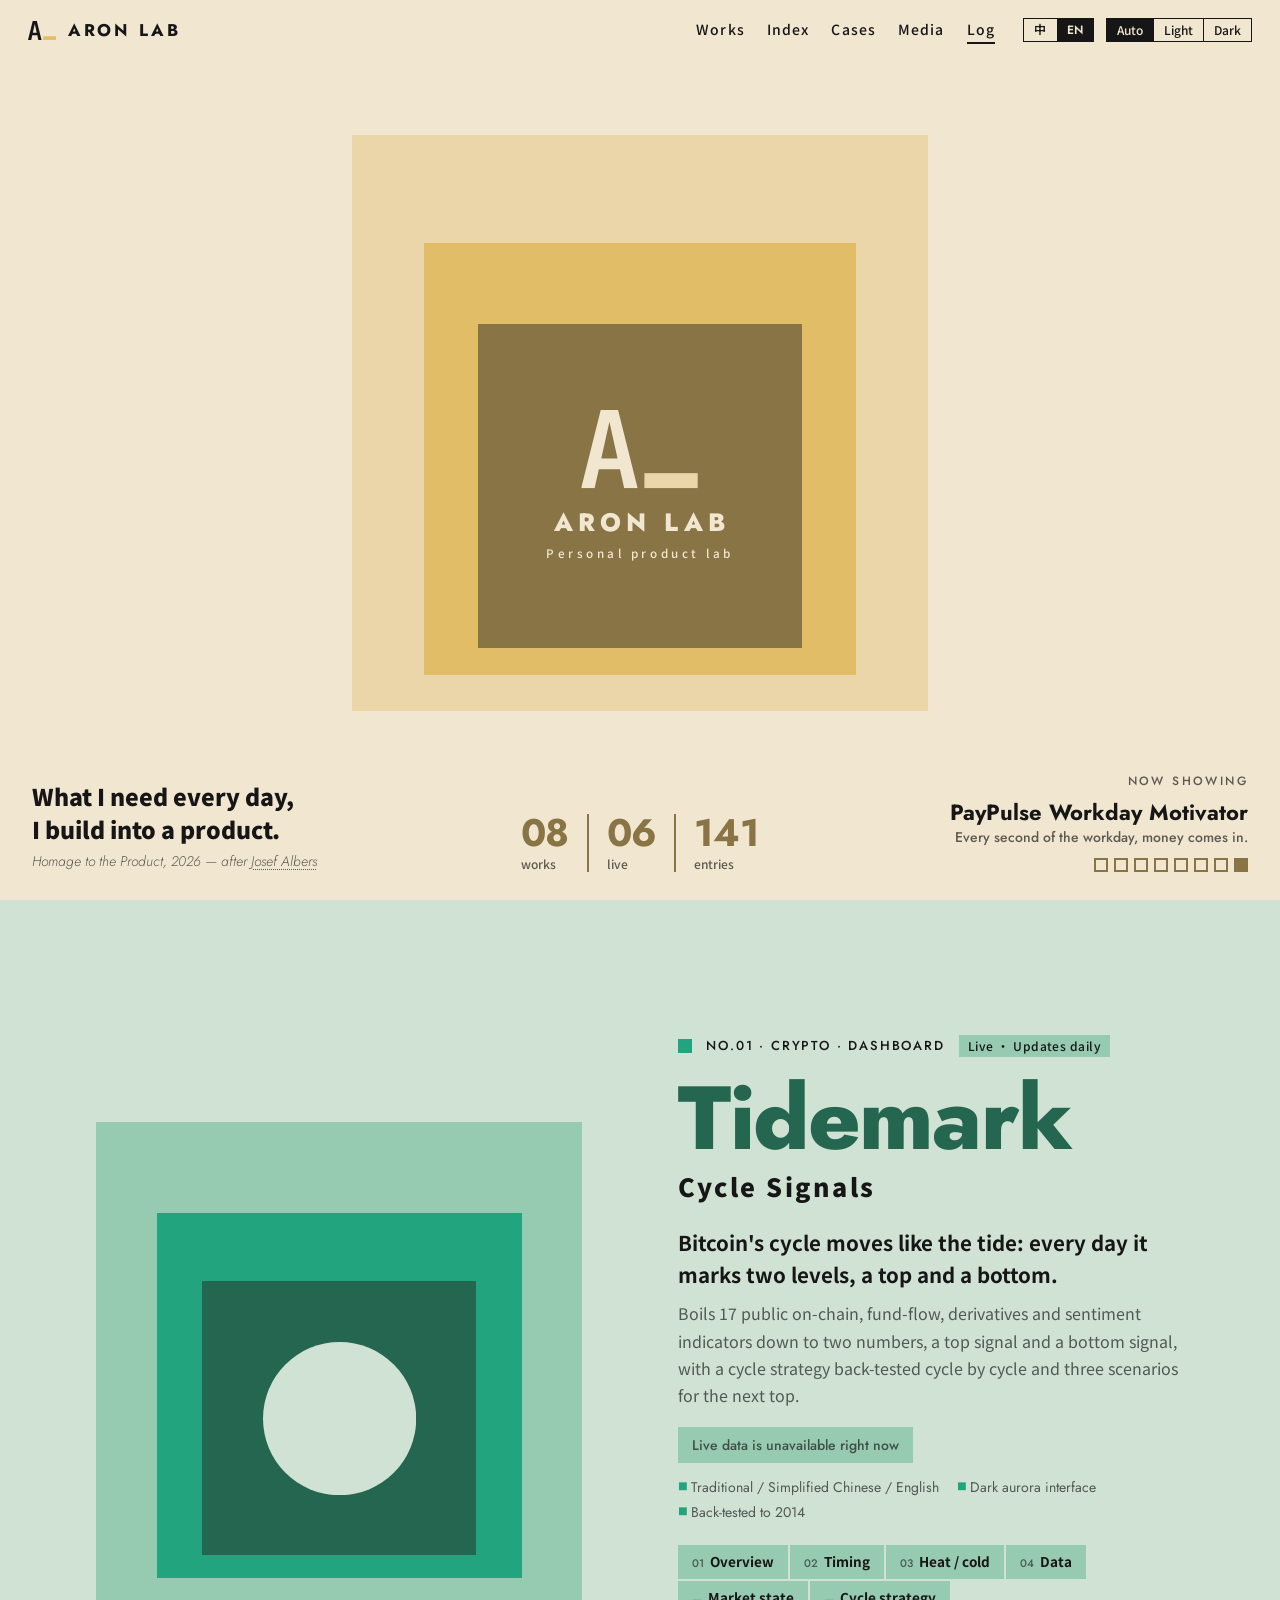
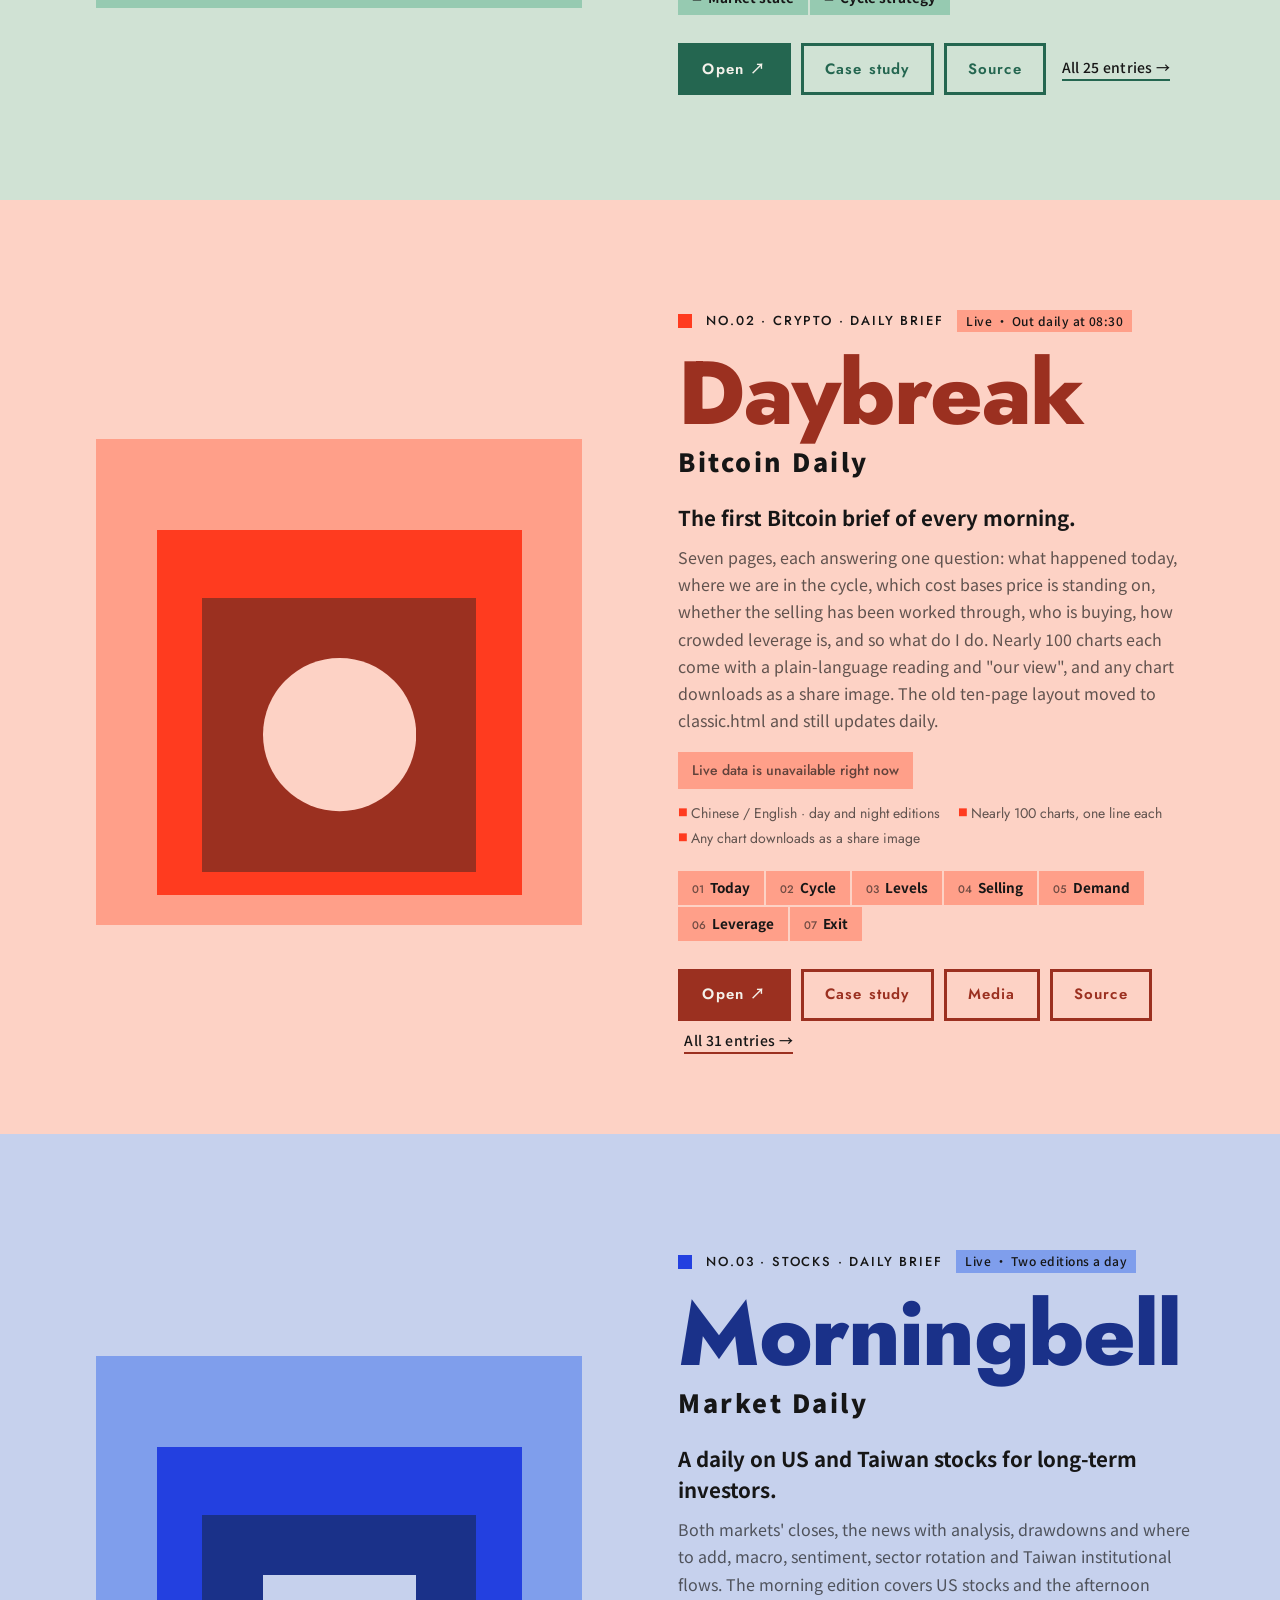
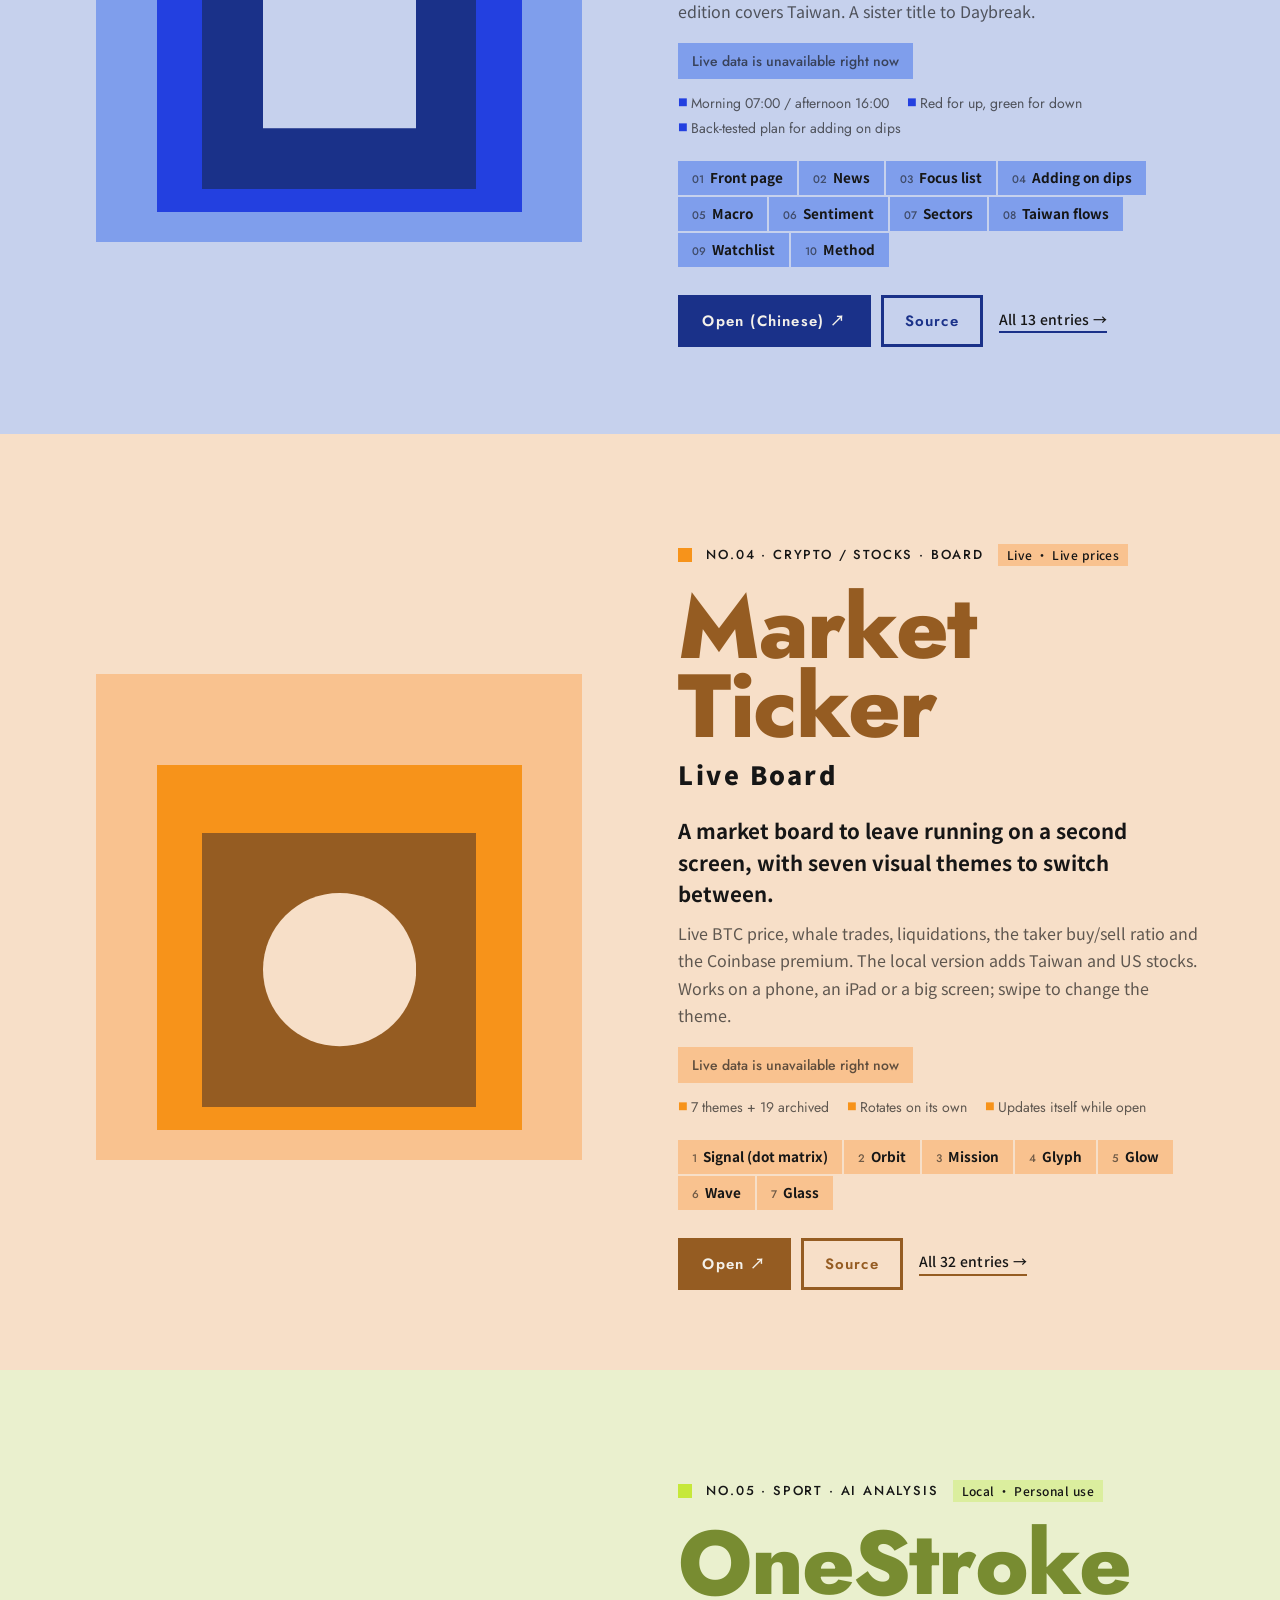
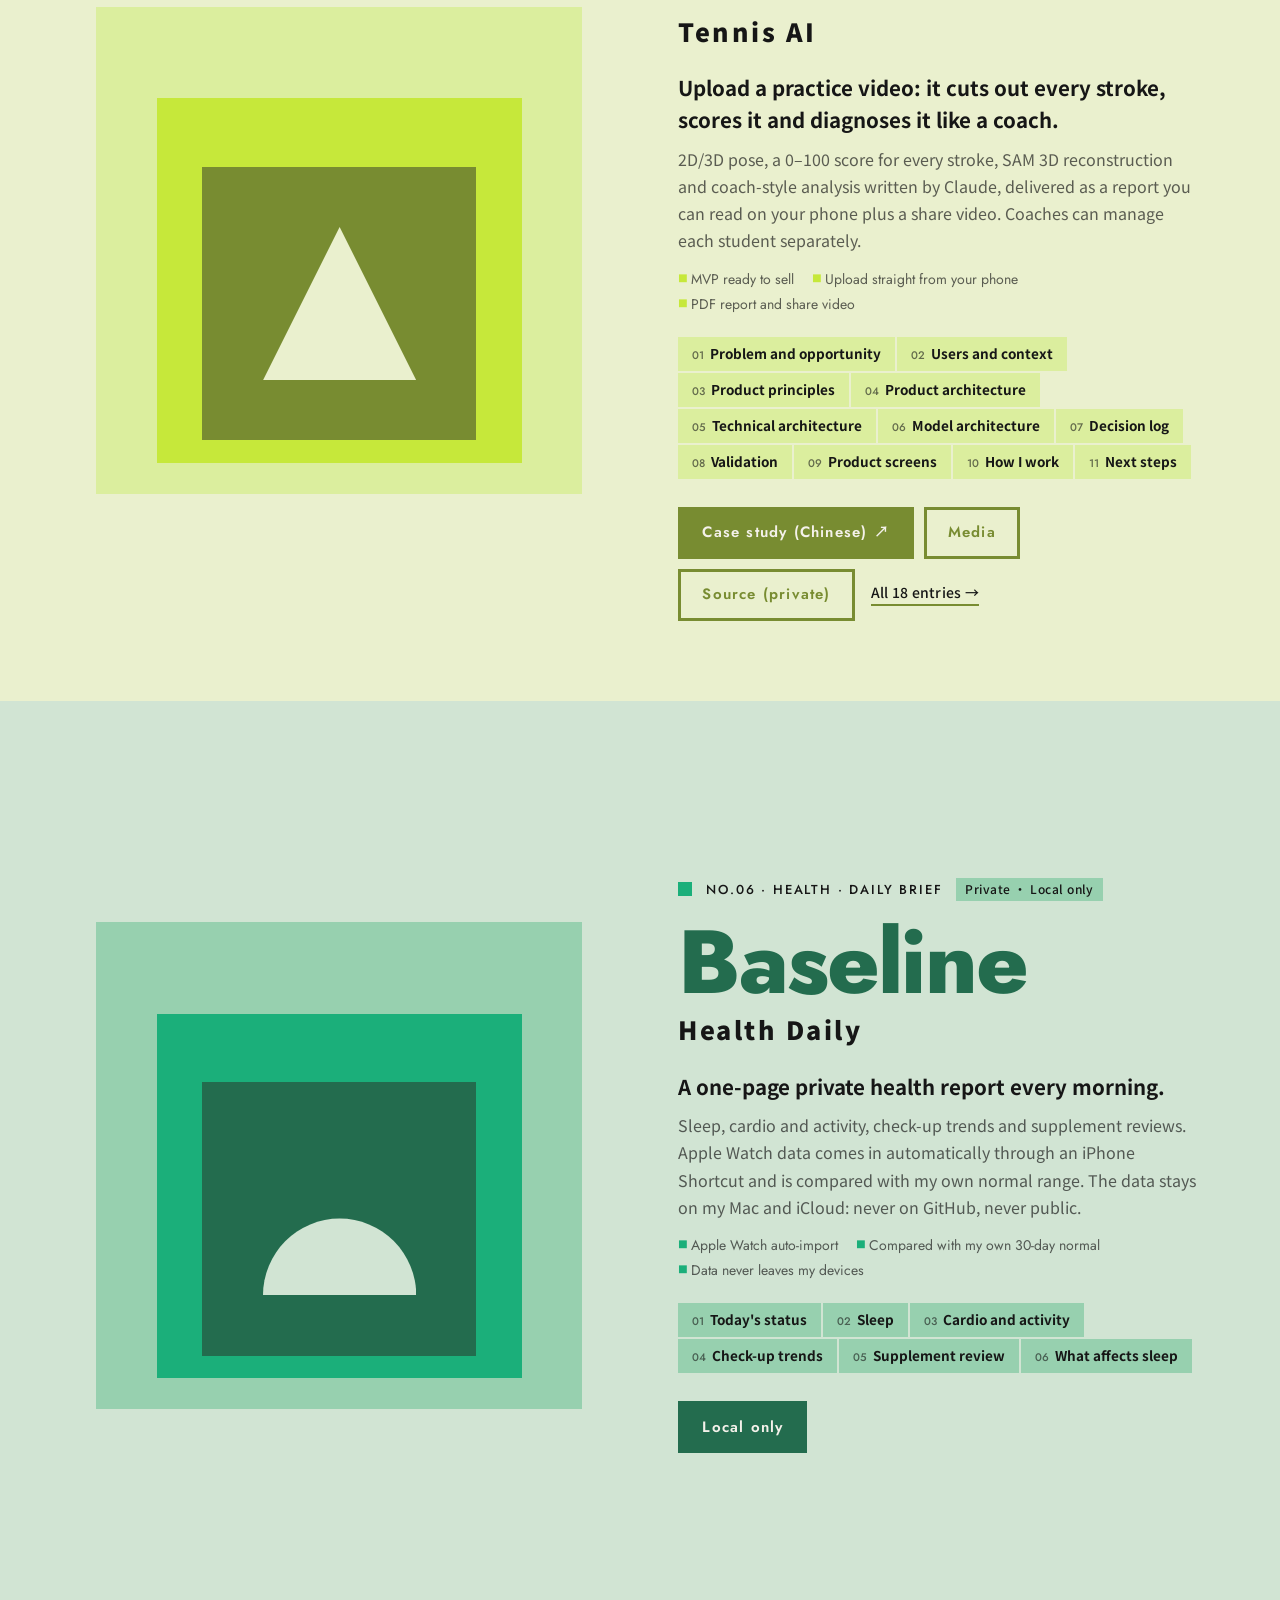
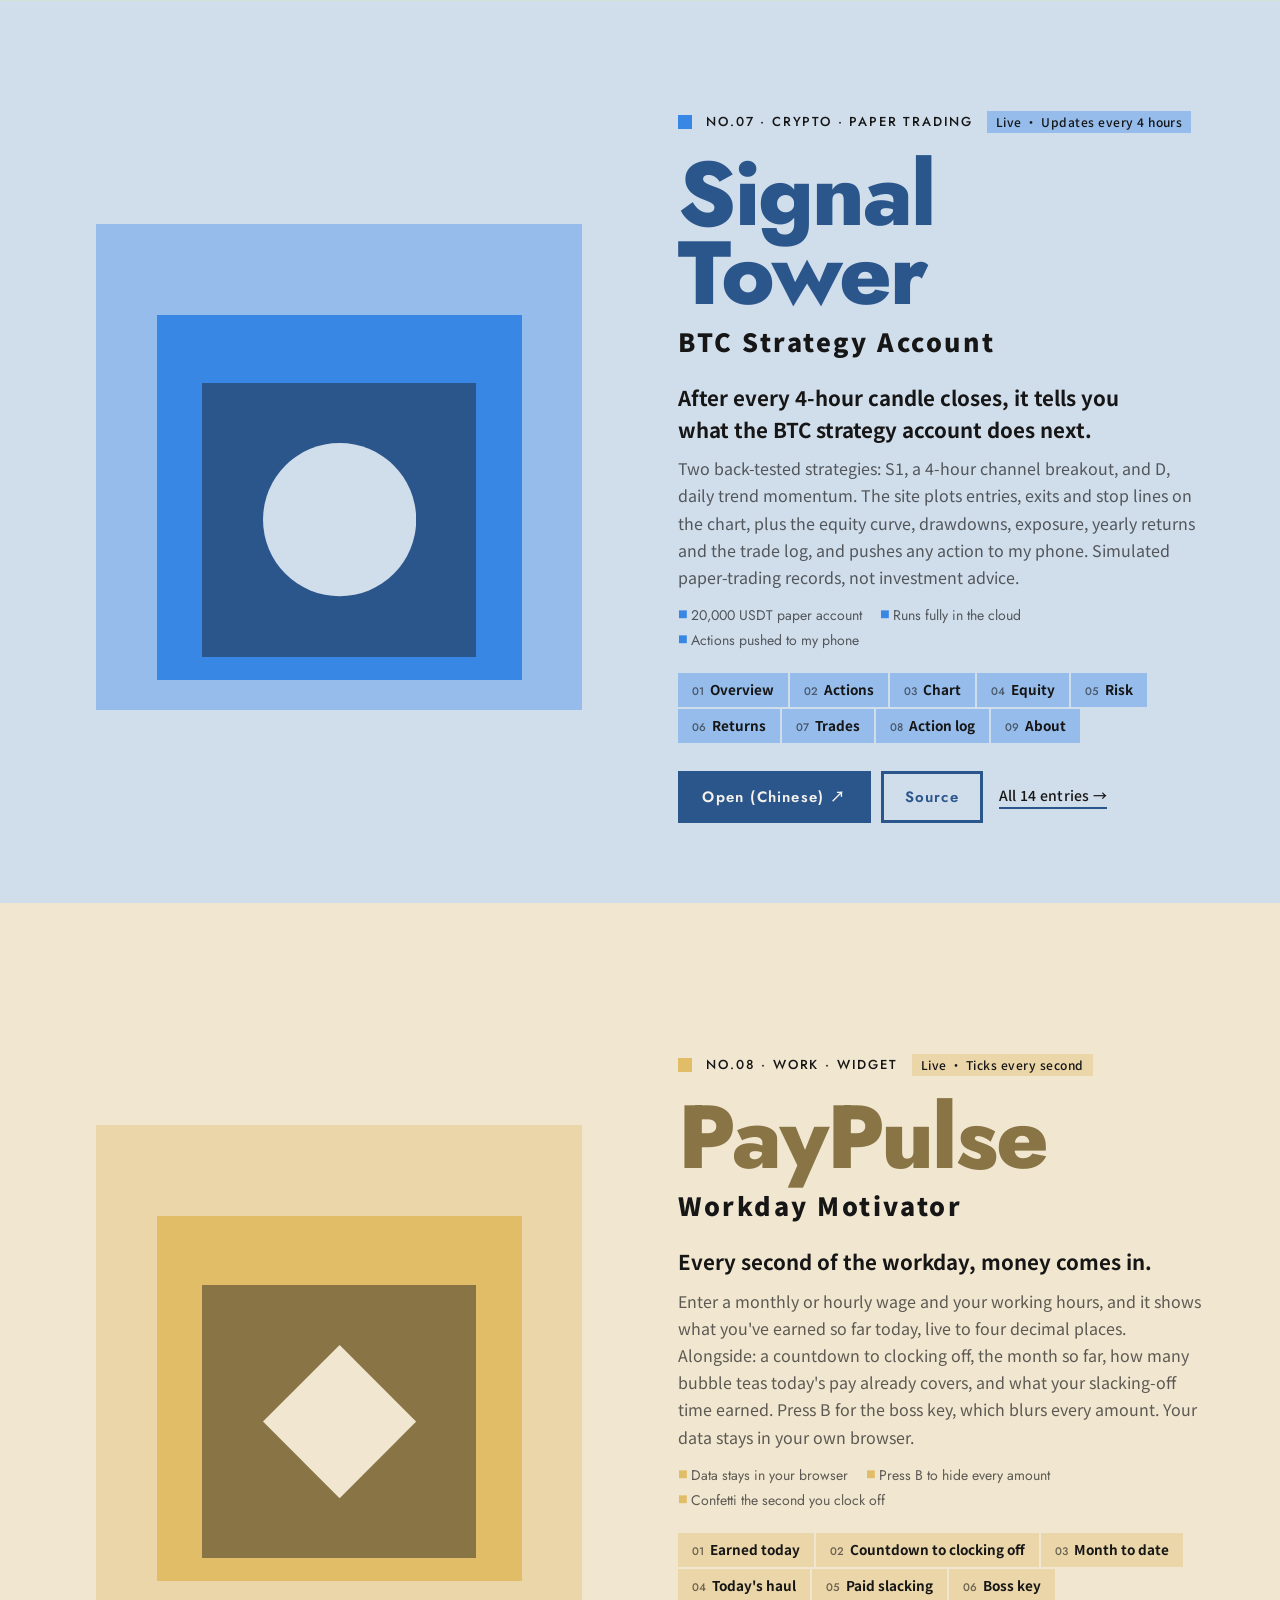
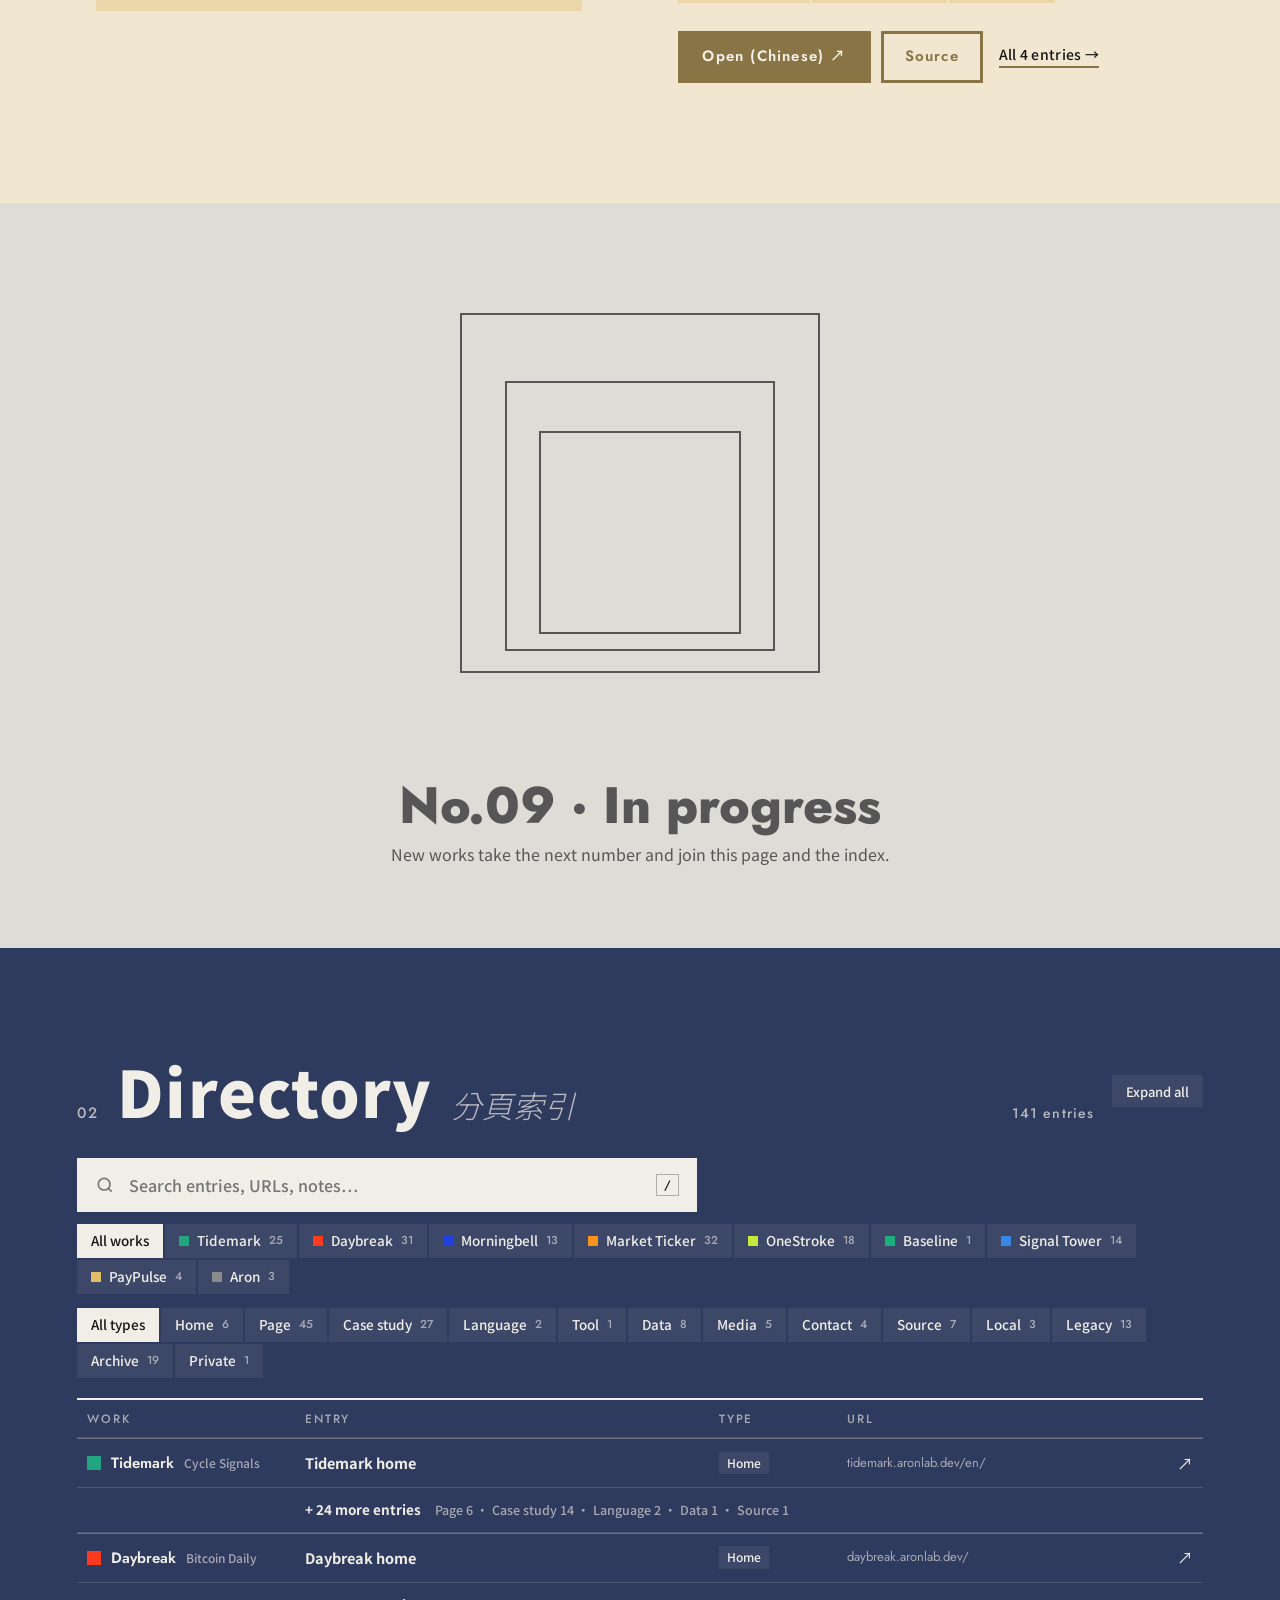
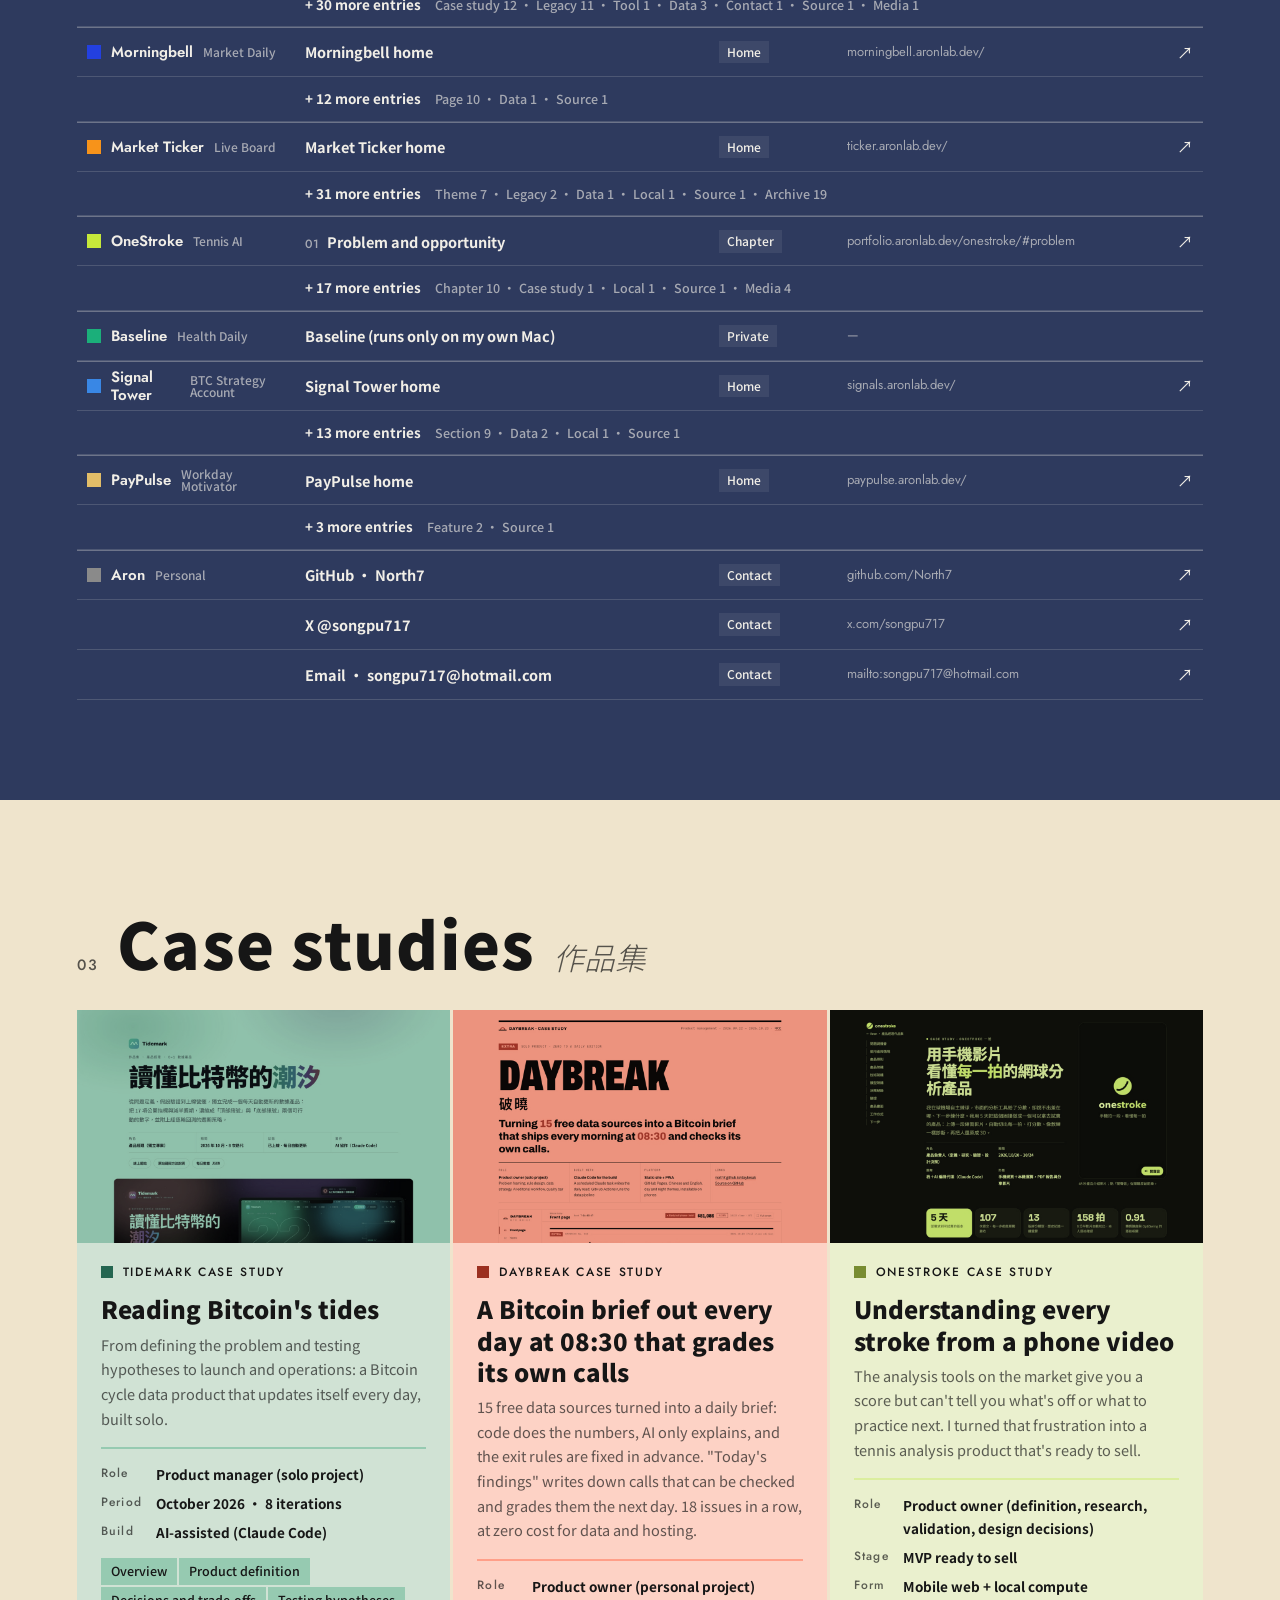
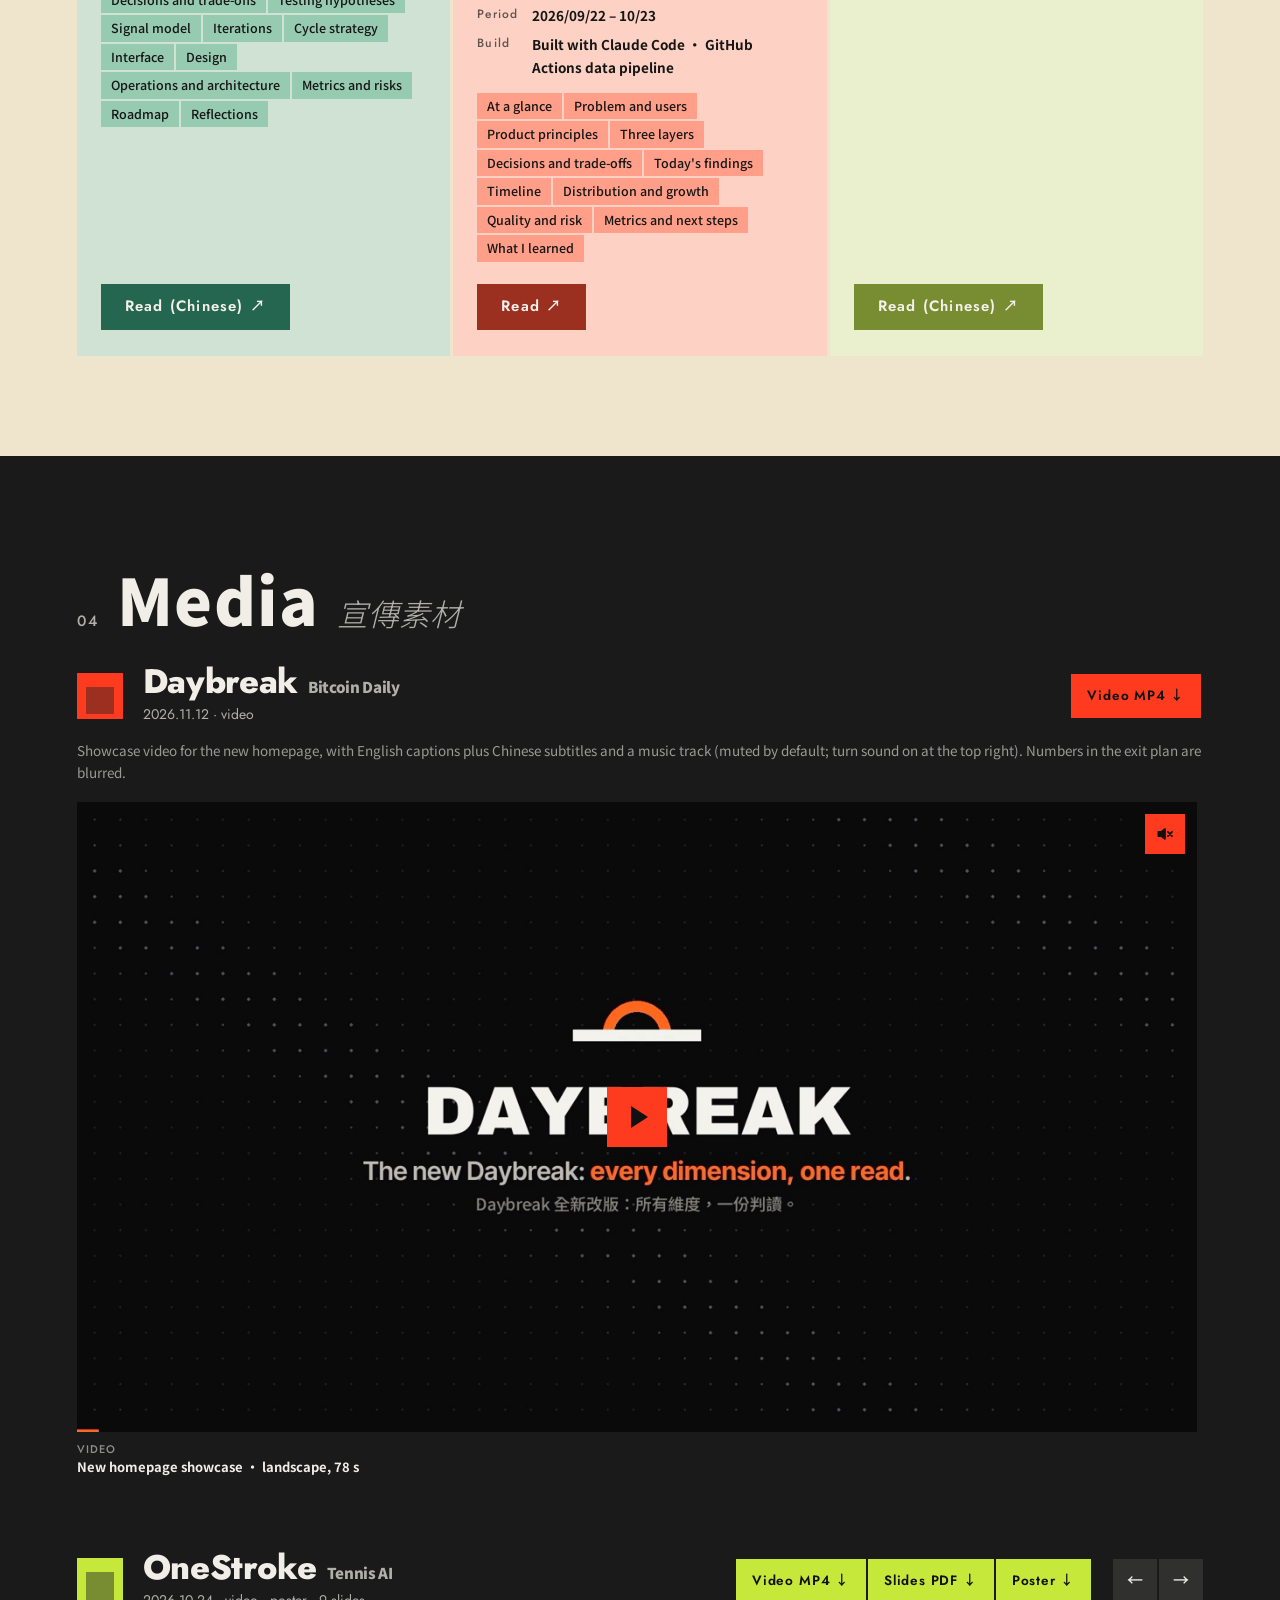
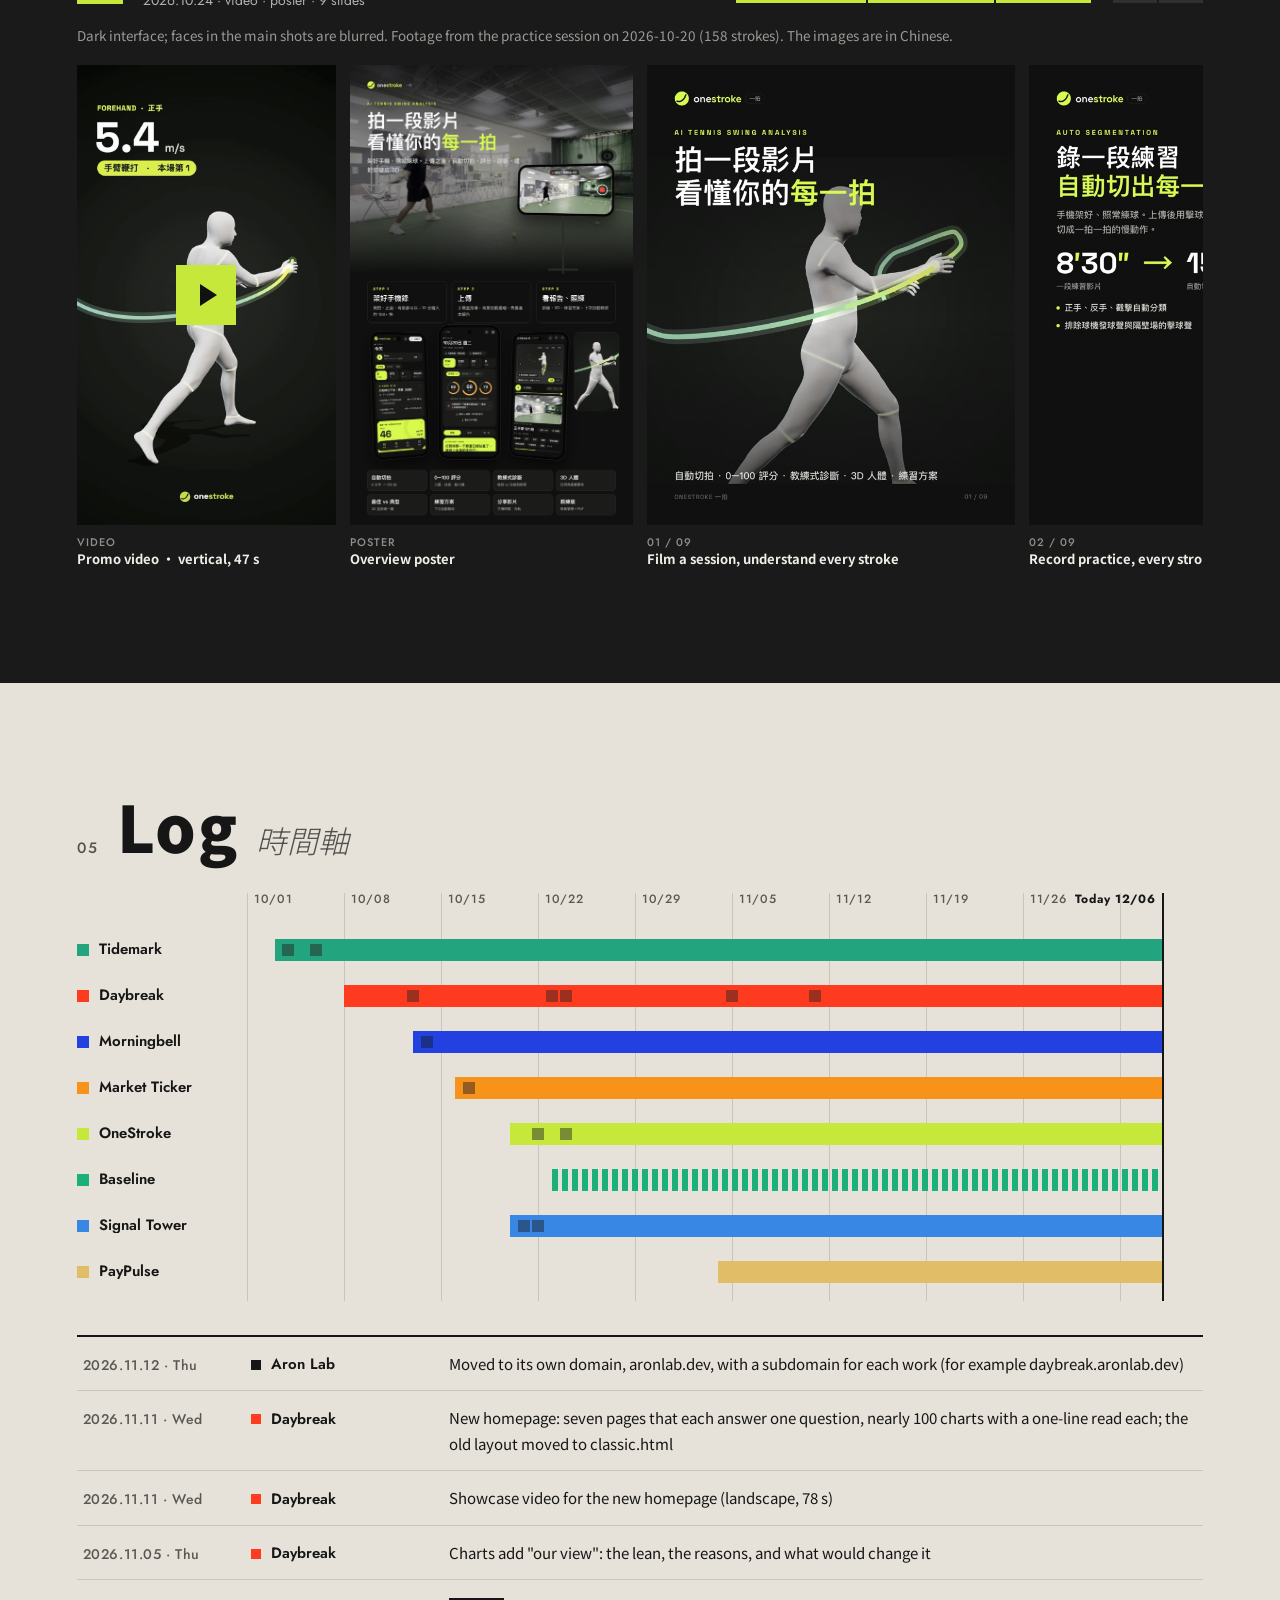
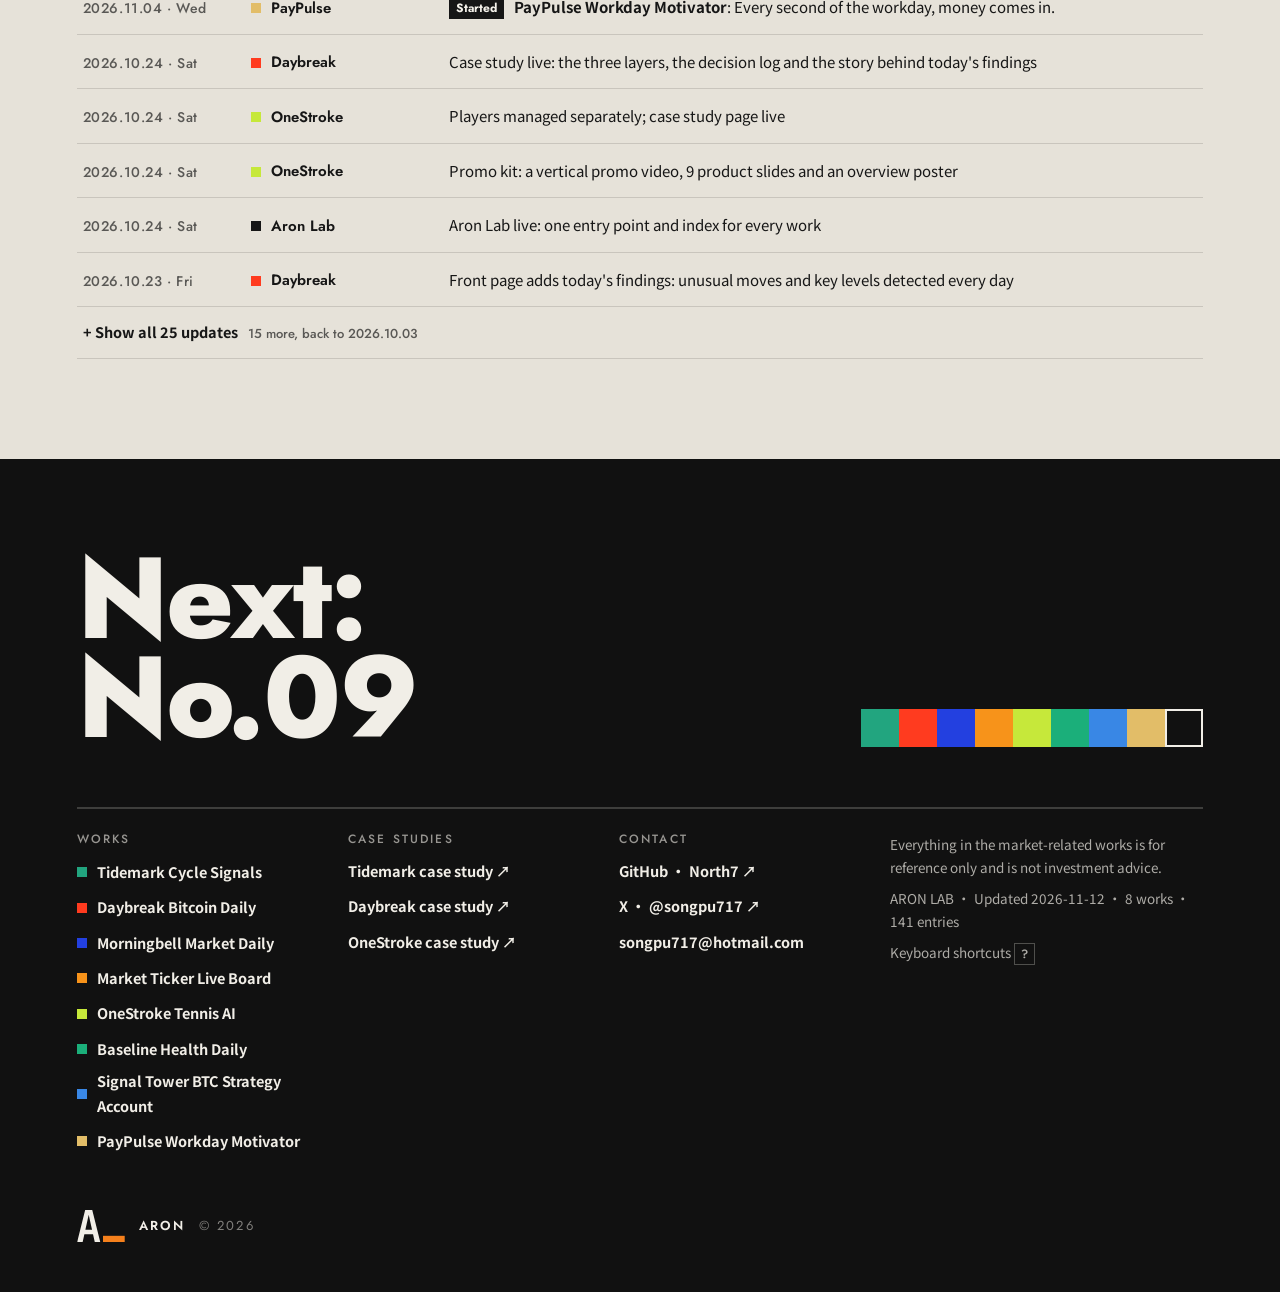
==== commit 0025234b: "Aron Lab 先不放個人主頁；聯絡只留 GitHub、X、email - 作品集拿掉「Aron 個人主頁」卡片與章節（索引、頁尾一起消失），刪掉封面與封面腳本裡那一筆 - 主控台訊息不再附個人主頁" ====
--- a/index.html
+++ b/index.html
@@ -24,6 +24,7 @@
 <link rel="preconnect" href="https://fonts.gstatic.com" crossorigin>
 <link rel="stylesheet" href="https://fonts.googleapis.com/css2?family=Jost:ital,wght@0,300;0,400;0,500;0,600;0,700;0,800;0,900;1,300&family=Noto+Sans+TC:wght@400;500;700;900&display=swap">
 <link rel="stylesheet" href="assets/app.css">
+<link rel="expect" href="#lab-ready" blocking="render">
 <script>
 try { var t = localStorage.getItem('lab.theme'); if (t === 'light' || t === 'dark') document.documentElement.dataset.theme = t; } catch (e) {}
 // 語言：網址的 ?lang= → 自己選過的 → 瀏覽器語言（有中文就用中文，其他都用英文）
@@ -109,7 +110,7 @@
   <div class="foot-grid">
     <div><h3 data-en="Works">作品</h3><ul id="foot-prods"></ul></div>
     <div><h3 data-en="Case studies">作品集</h3><ul id="foot-cases"></ul></div>
-    <div><h3 data-en="Contact">聯絡</h3><ul><li><a href="https://github.com/North7" target="_blank" rel="noopener">GitHub · North7 ↗</a></li><li><a href="https://x.com/songpu717" target="_blank" rel="noopener">X · @songpu717 ↗</a></li></ul></div>
+    <div class="foot-contact"><h3 data-en="Contact">聯絡</h3><ul><li><a href="https://github.com/North7" target="_blank" rel="noopener">GitHub · North7 ↗</a></li><li><a href="https://x.com/songpu717" target="_blank" rel="noopener">X · @songpu717 ↗</a></li><li><a href="mailto:songpu717@hotmail.com" aria-label="Email songpu717@hotmail.com">songpu717@hotmail.com</a></li></ul></div>
     <div class="foot-note"><p data-en="Everything in the market-related works is for reference only and is not investment advice.">市場相關作品的所有內容僅供參考，不構成投資建議。</p><p id="foot-upd"></p><p class="keys-link"><button type="button" data-keys data-en-html="Keyboard shortcuts <kbd>?</kbd>">鍵盤快捷鍵 <kbd>?</kbd></button></p></div>
   </div>
   <div class="foot-sign"><svg class="logo" viewBox="0 0 478.25 321" aria-hidden="true"><use href="#logo" width="478.25" height="321"/></svg><span>Aron</span><span class="c">© 2026</span></div>
@@ -143,5 +144,7 @@
 
 <script src="data/lab.js"></script>
 <script src="assets/app.js"></script>
+<!-- head 裡的 rel="expect"：第一個畫面等到這裡（app.js 跑完）才畫，不會先閃一下空的版面；切語言時舊頁停在方塊，新頁一出來也已經是方塊，直接接上 -->
+<i id="lab-ready" hidden></i>
 </body>
 </html>
--- a/assets/app.css
+++ b/assets/app.css
@@ -339,7 +339,7 @@
 .keys-link button:hover { opacity: 1; }
 .keys-link kbd { padding: 1px 6px; border: 1.5px solid rgba(241,238,231,.4); font: 600 12px/1.4 var(--geo); }
 @media (hover: none) { .keys-link { display: none; } }
-.foot-grid { display: grid; grid-template-columns: repeat(3, minmax(0, 1fr)) minmax(0, 1.3fr); gap: 30px; margin-top: 60px; padding-top: 24px; border-top: 2px solid rgba(241,238,231,.2); }
+.foot-grid { display: grid; grid-template-columns: minmax(0, 1fr) minmax(0, 1fr) minmax(max-content, 1fr) minmax(0, 1.3fr); gap: 30px; margin-top: 60px; padding-top: 24px; border-top: 2px solid rgba(241,238,231,.2); }
 .foot h3 { margin: 0 0 12px; font: 500 12px/1 var(--geo); letter-spacing: .18em; text-transform: uppercase; opacity: .6; }
 .foot ul { list-style: none; margin: 0; padding: 0; display: grid; gap: 8px; }
 .foot li a { font-weight: 700; font-size: 14.5px; display: inline-flex; align-items: center; gap: 10px; }
@@ -350,6 +350,22 @@
 .foot-sign { display: flex; align-items: center; gap: 14px; margin-top: 56px; font: 600 13px/1 var(--geo); letter-spacing: .16em; text-transform: uppercase; }
 .foot-sign .logo { width: 48px; height: 32px; --logo-a: #F1EEE7; }
 .foot-sign .c { font-weight: 400; opacity: .5; }
+
+/* ── 深淺切換（參考 Daybreak 的日夜開關，app.js 的 switchTheme）──
+   Daybreak 是一圈晨昏色的光從開關擴散出去；這裡換成 Albers 的方形：新配色是一個方形，從按下的按鈕往外長，
+   舊配色留在方形外，中間露出兩圈平面色帶（外圈 --vc 作品色、內圈 --vc2 往新配色調深或調淺），邊緣不做漸層 */
+@property --vr { syntax: '<length>'; inherits: false; initial-value: 0px; }
+:root[data-vt] { --vb: clamp(14px, 2vw, 30px); }
+:root[data-vt]::view-transition-old(root), :root[data-vt]::view-transition-new(root), :root[data-vt]::view-transition-image-pair(root) { mix-blend-mode: normal; animation: vtSq 1.15s cubic-bezier(.45, 0, .15, 1) both; }
+:root[data-vt]::view-transition-new(root) { clip-path: inset(calc(var(--vy) - var(--vr)) calc(100% - var(--vx) - var(--vr)) calc(100% - var(--vy) - var(--vr)) calc(var(--vx) - var(--vr))); }
+:root[data-vt]::view-transition-old(root) { clip-path: polygon(evenodd, 0 0, 100% 0, 100% 100%, 0 100%, 0 0,
+  calc(var(--vx) - var(--vr) - 2 * var(--vb)) calc(var(--vy) - var(--vr) - 2 * var(--vb)), calc(var(--vx) + var(--vr) + 2 * var(--vb)) calc(var(--vy) - var(--vr) - 2 * var(--vb)),
+  calc(var(--vx) + var(--vr) + 2 * var(--vb)) calc(var(--vy) + var(--vr) + 2 * var(--vb)), calc(var(--vx) - var(--vr) - 2 * var(--vb)) calc(var(--vy) + var(--vr) + 2 * var(--vb)),
+  calc(var(--vx) - var(--vr) - 2 * var(--vb)) calc(var(--vy) - var(--vr) - 2 * var(--vb))); }
+/* 兩圈色帶：底色是外圈，上面再畫一個比新配色大一圈的方形當內圈 */
+:root[data-vt]::view-transition-image-pair(root) { background: linear-gradient(var(--vc2), var(--vc2)) no-repeat var(--vc);
+  background-position: calc(var(--vx) - var(--vr) - var(--vb)) calc(var(--vy) - var(--vr) - var(--vb)); background-size: calc(2 * (var(--vr) + var(--vb))) calc(2 * (var(--vr) + var(--vb))); }
+@keyframes vtSq { from { --vr: 0px; } to { --vr: calc(var(--vR, 2000px) + 2 * var(--vb)); } }
 
 @media (prefers-reduced-motion: reduce) { .sq, .hero, .hero *, .top { transition: none !important; } html { scroll-behavior: auto; } }
 
@@ -402,7 +418,7 @@
   .g-tick span { font-size: 10.5px; }
   .log li { grid-template-columns: 1fr; gap: 4px; }
   .foot-grid { grid-template-columns: 1fr 1fr; }
-  .foot-note { grid-column: 1 / -1; }
+  .foot-note, .foot-contact { grid-column: 1 / -1; }
   .lb-prev, .lb-next { top: auto; bottom: 20px; margin-top: 0; }
 }
 
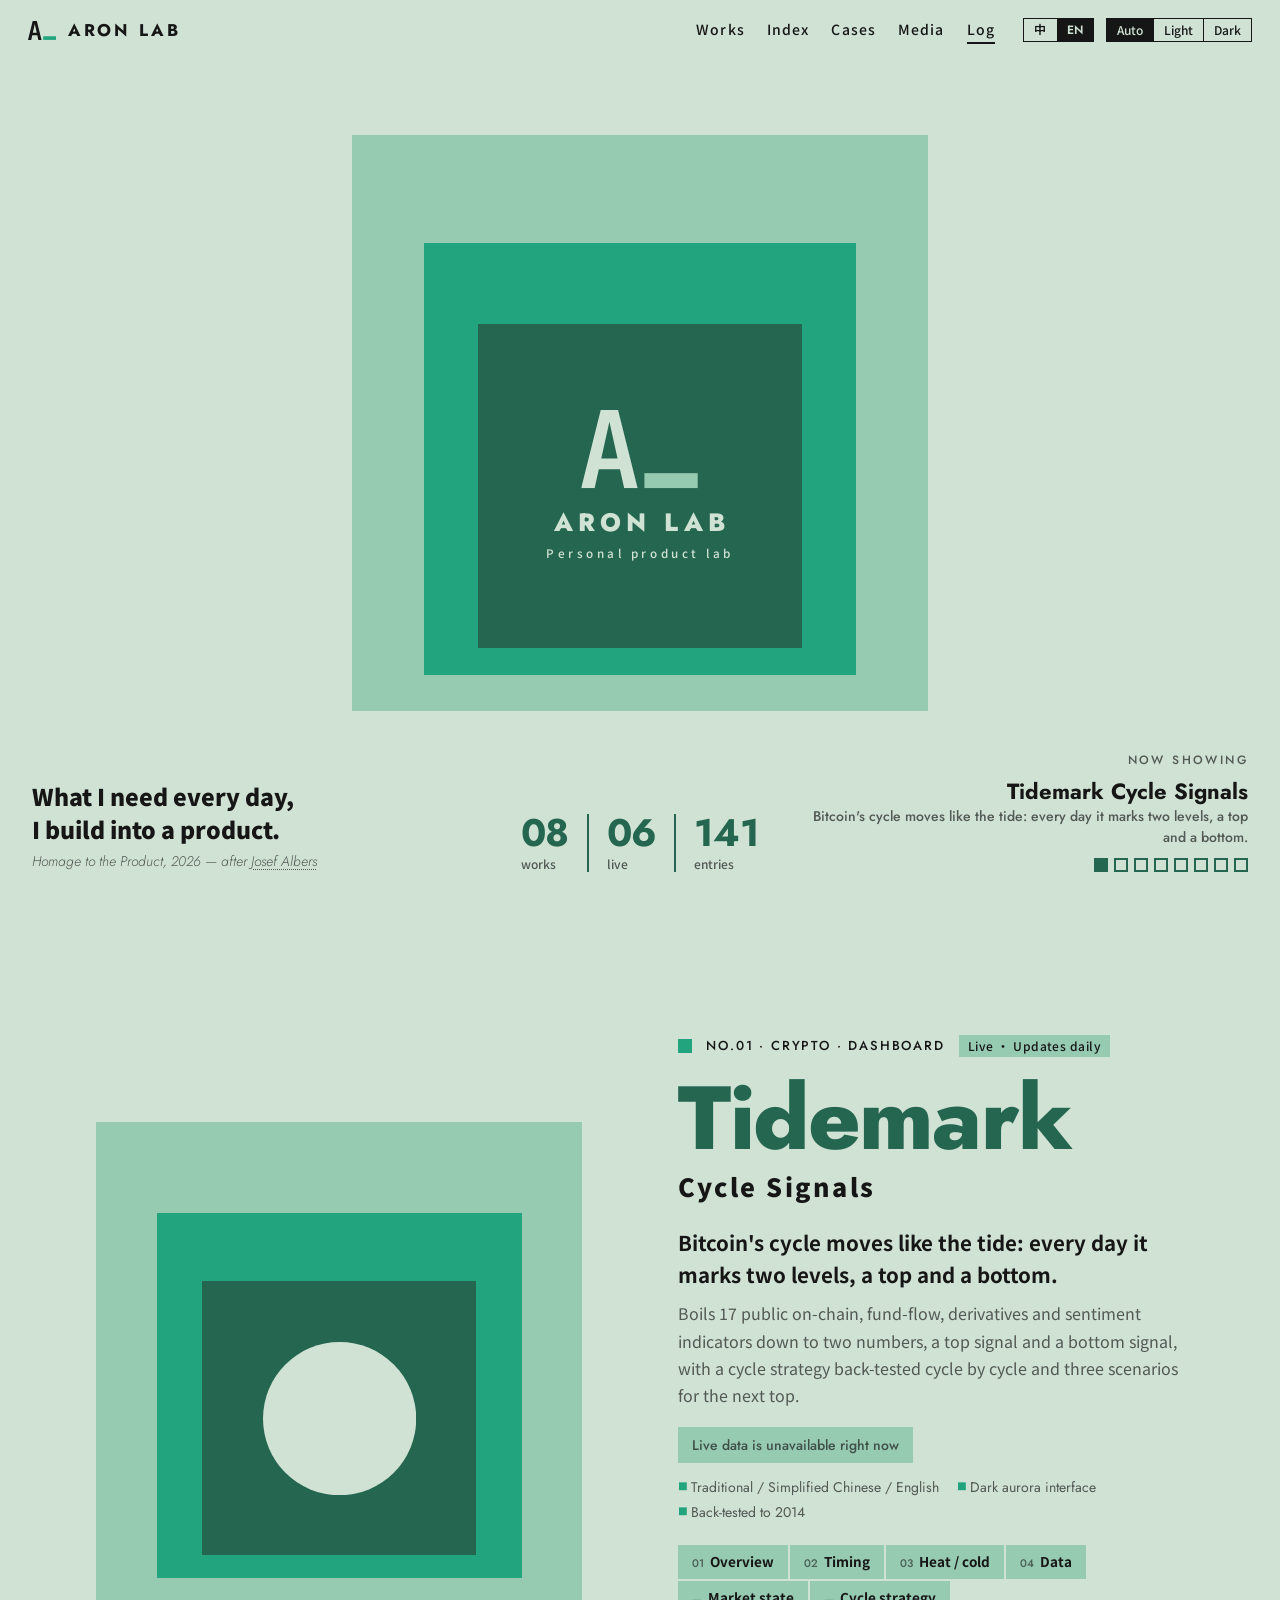
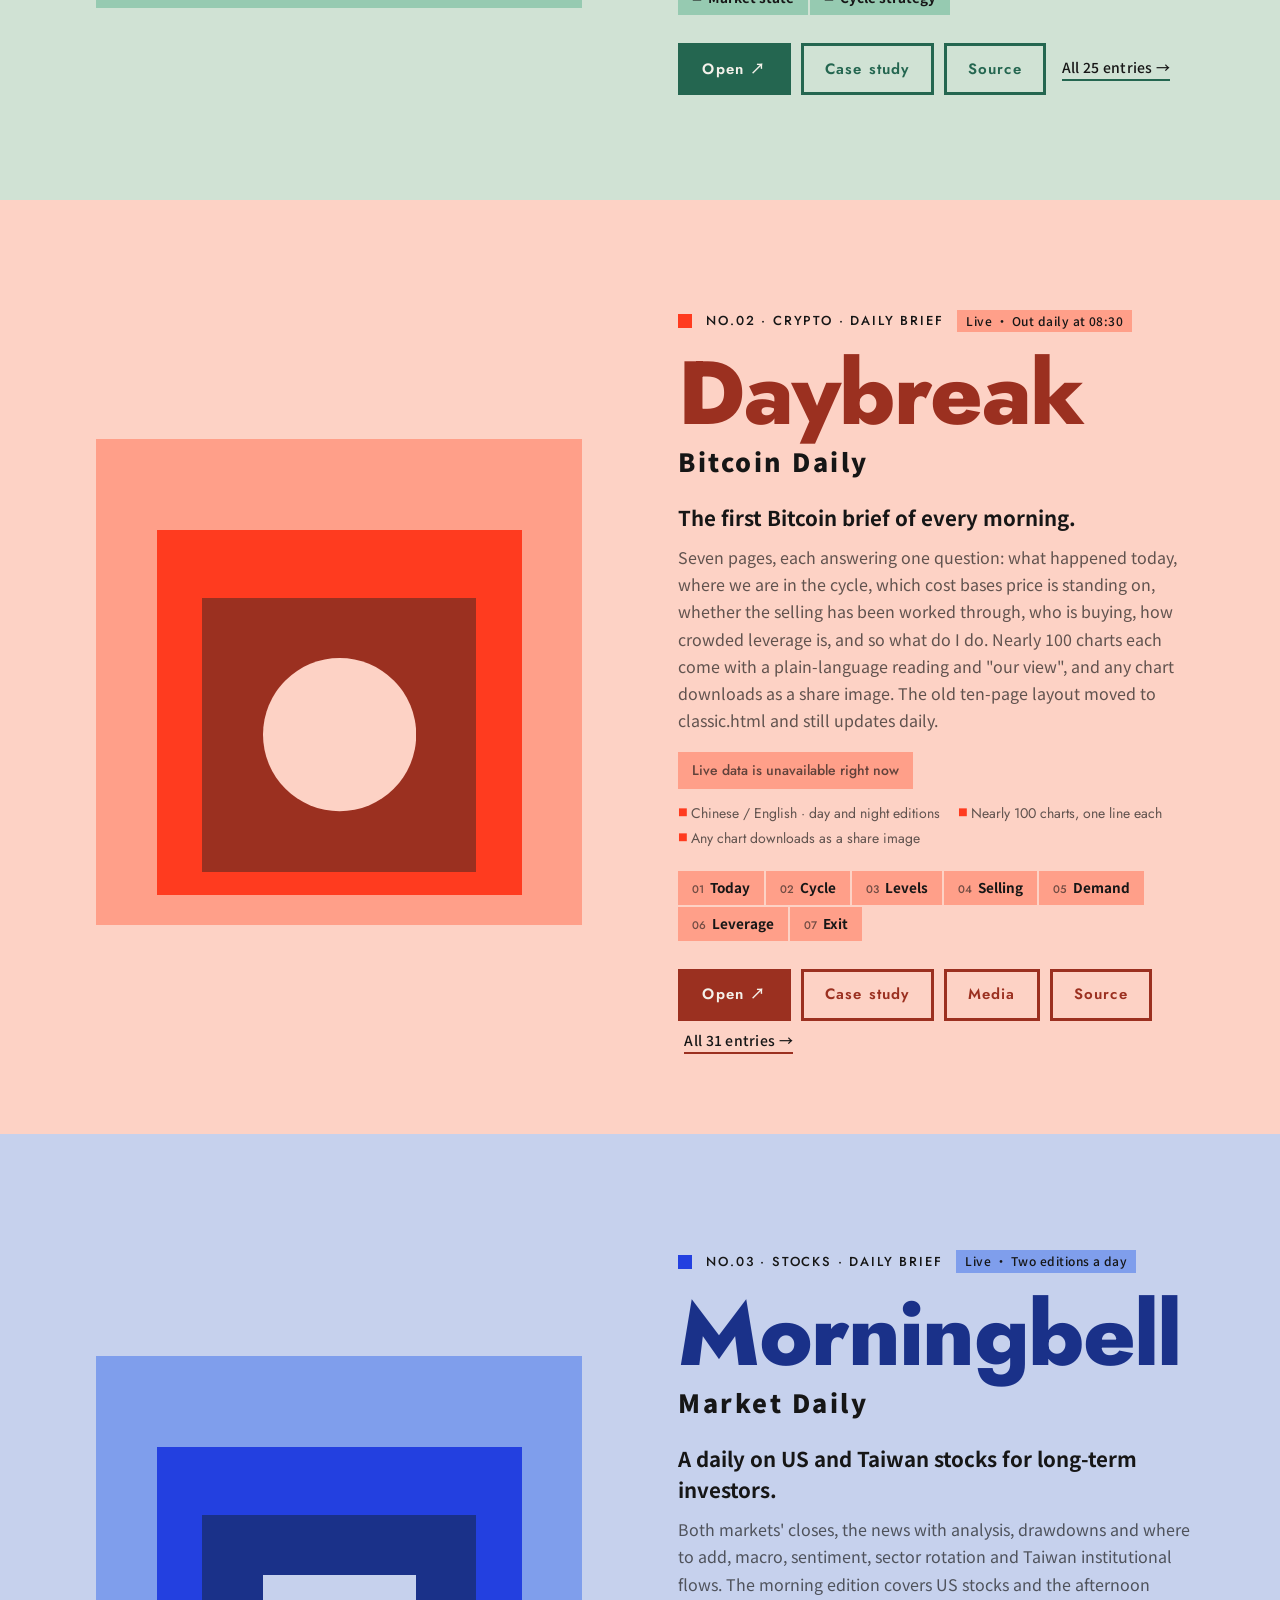
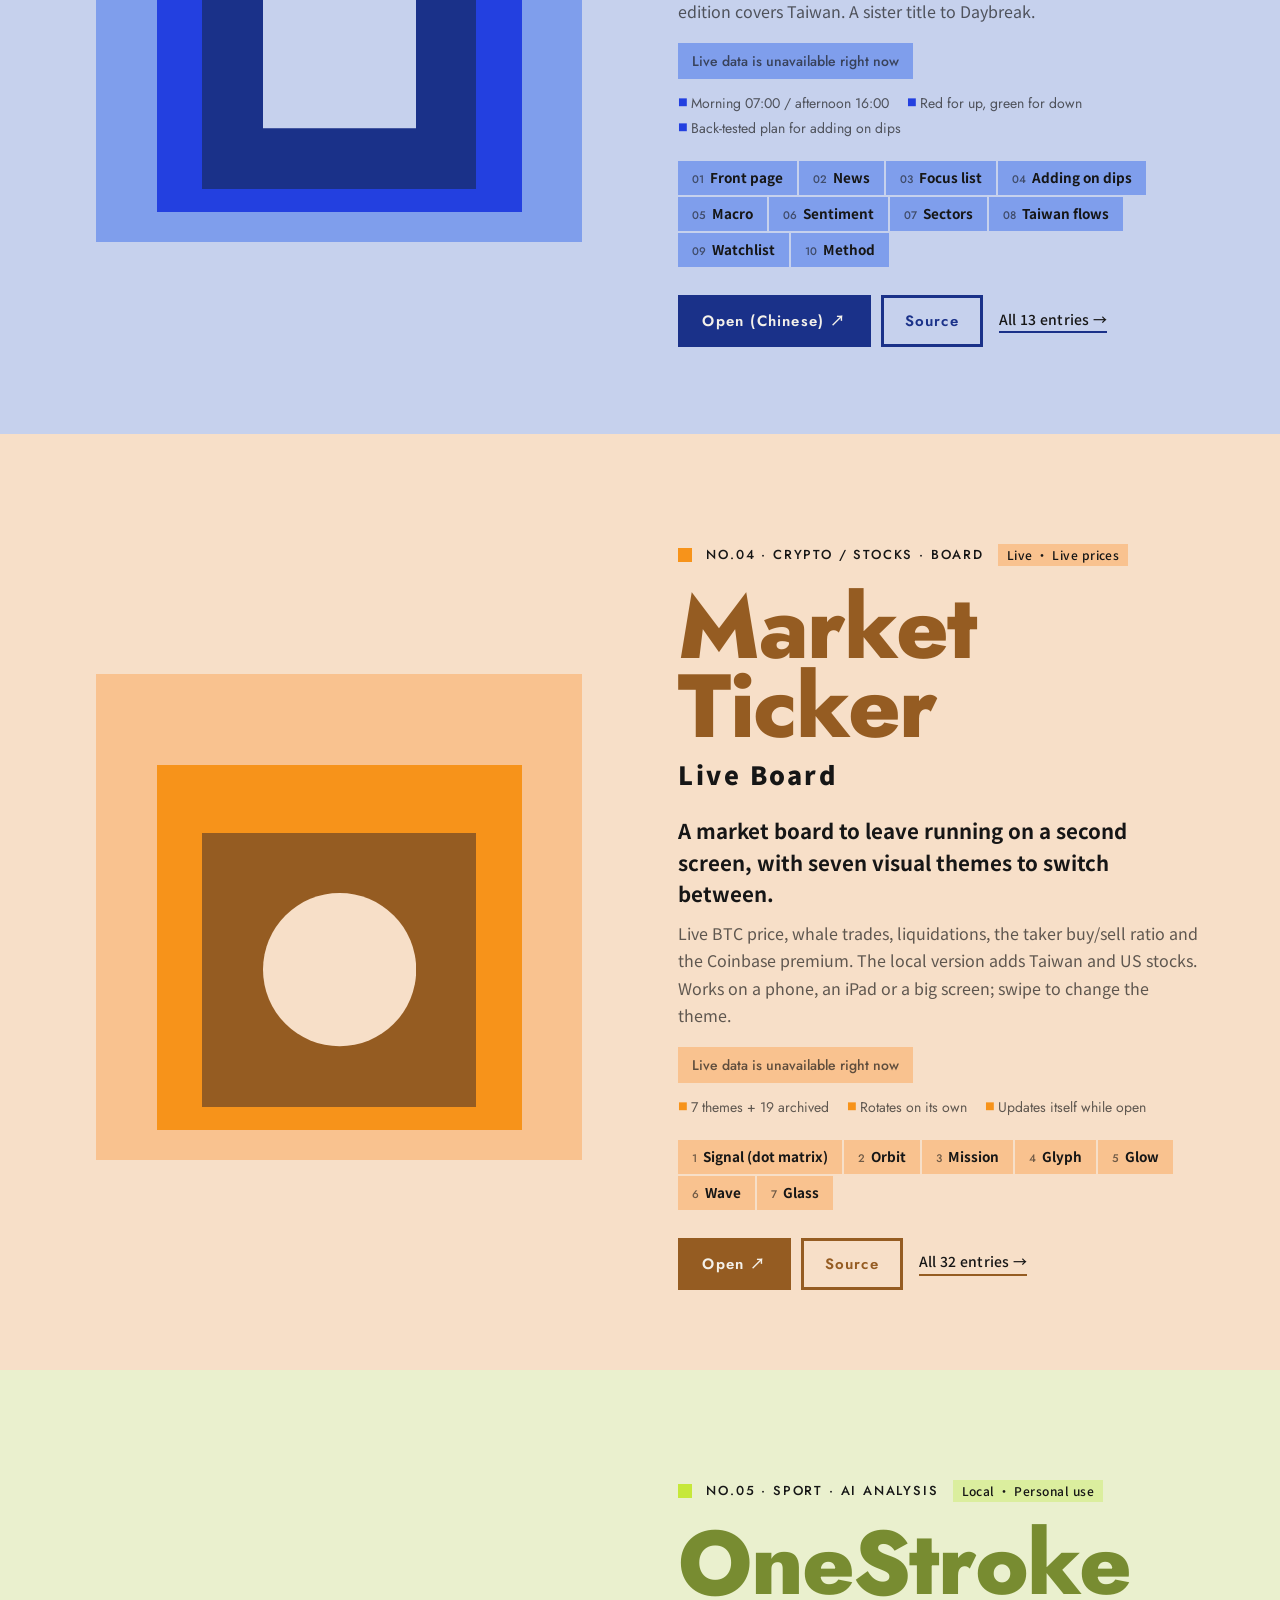
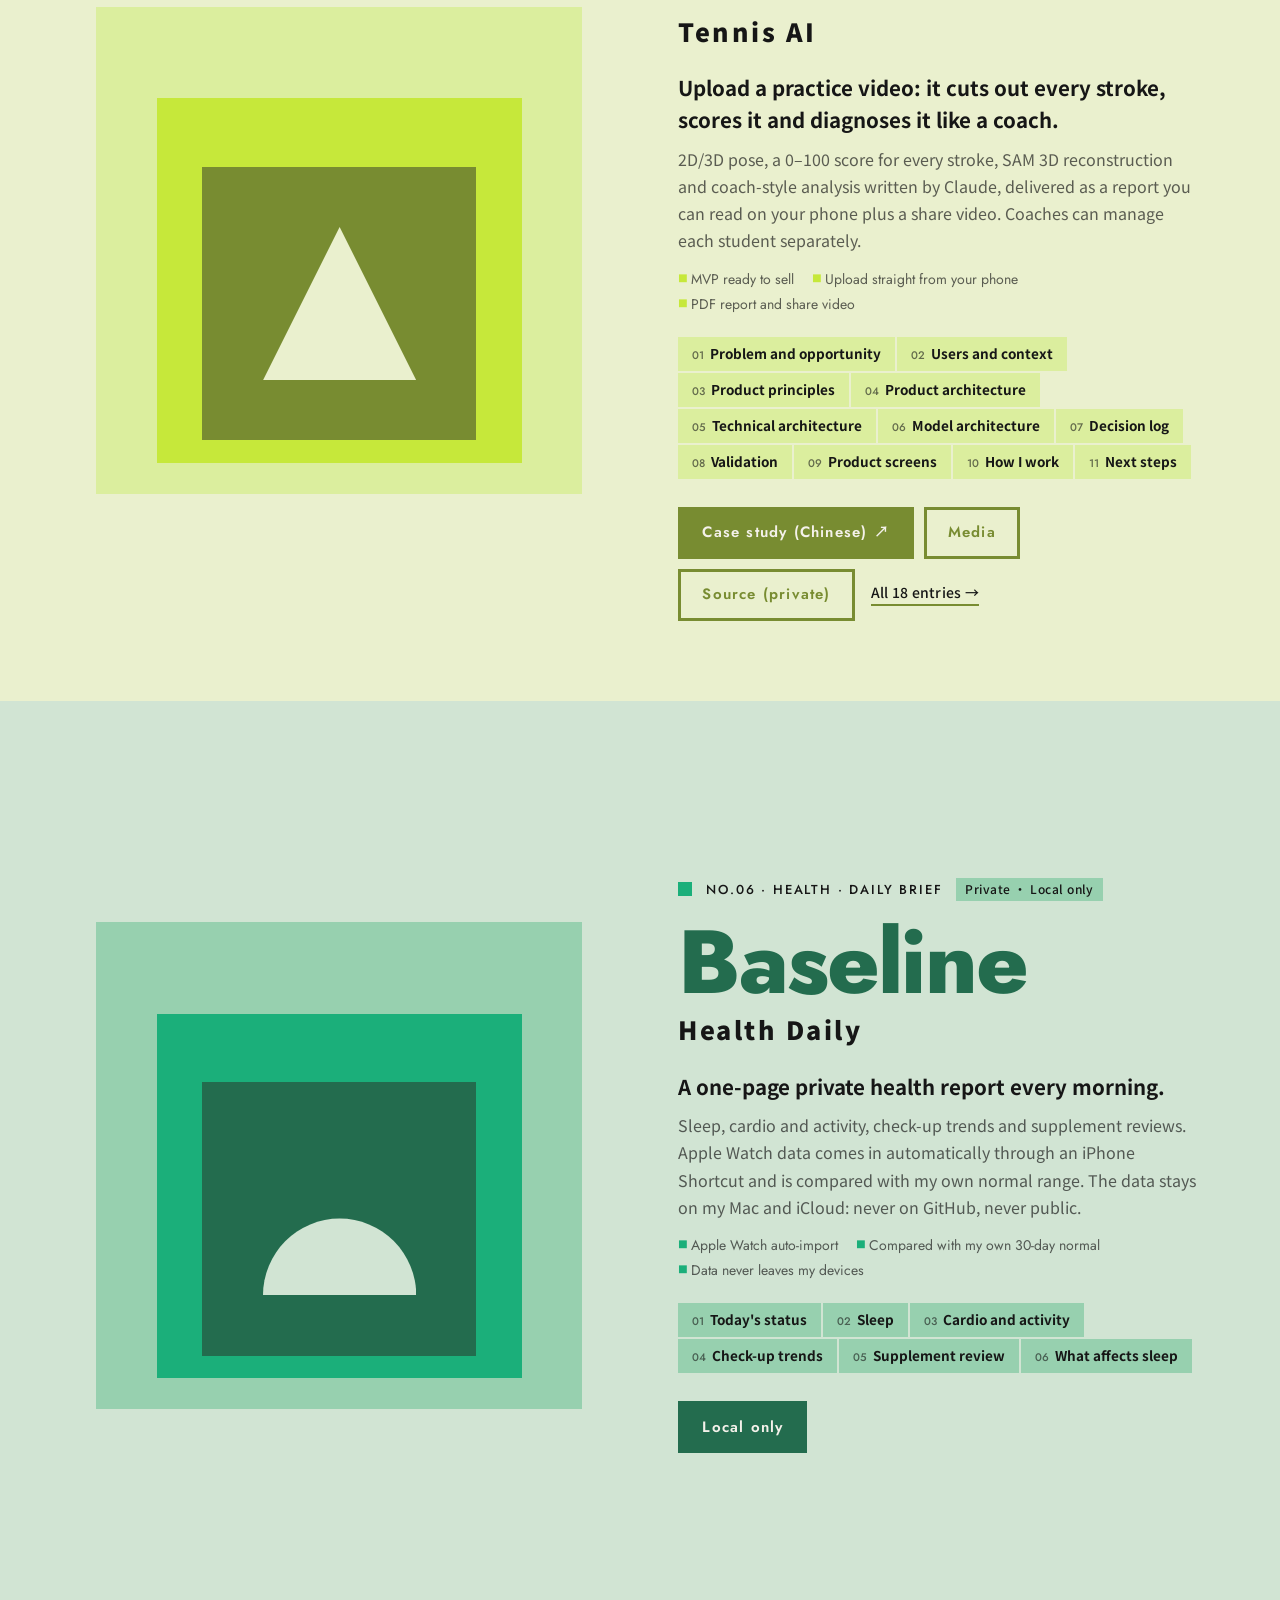
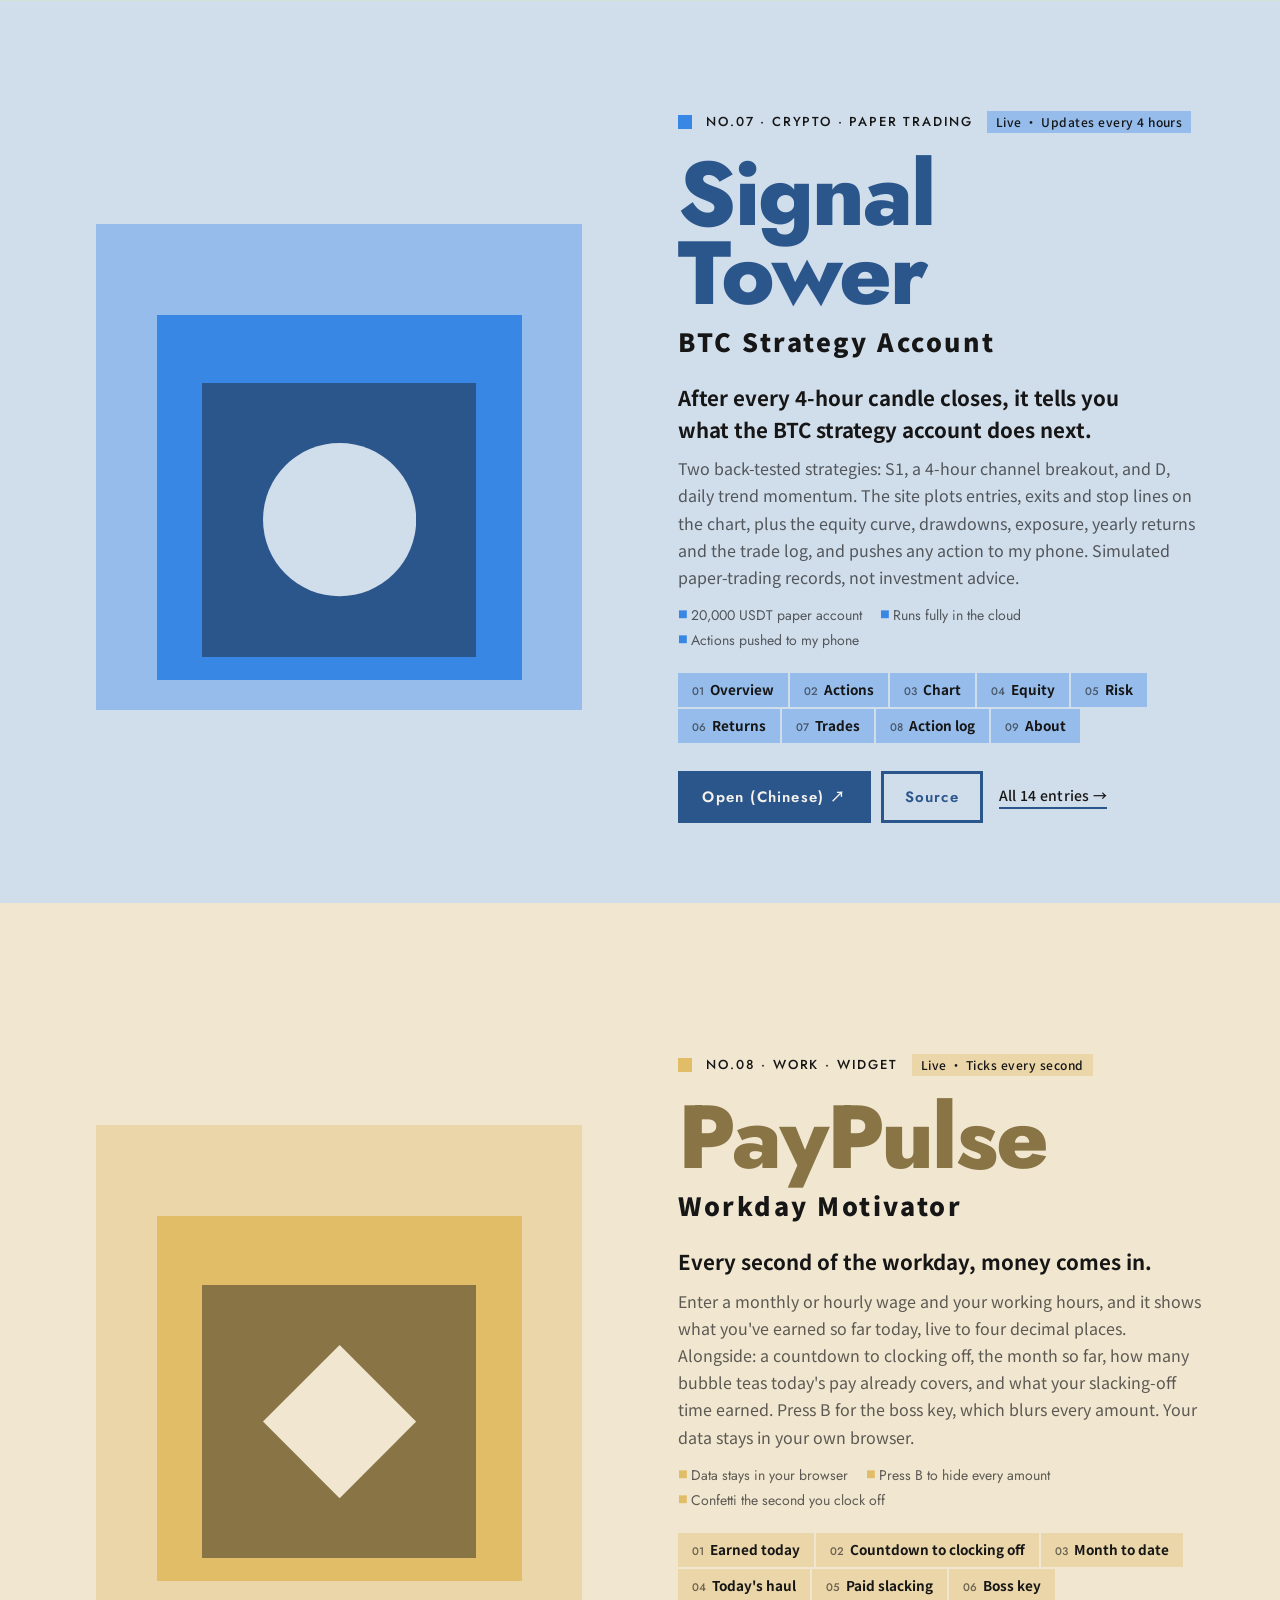
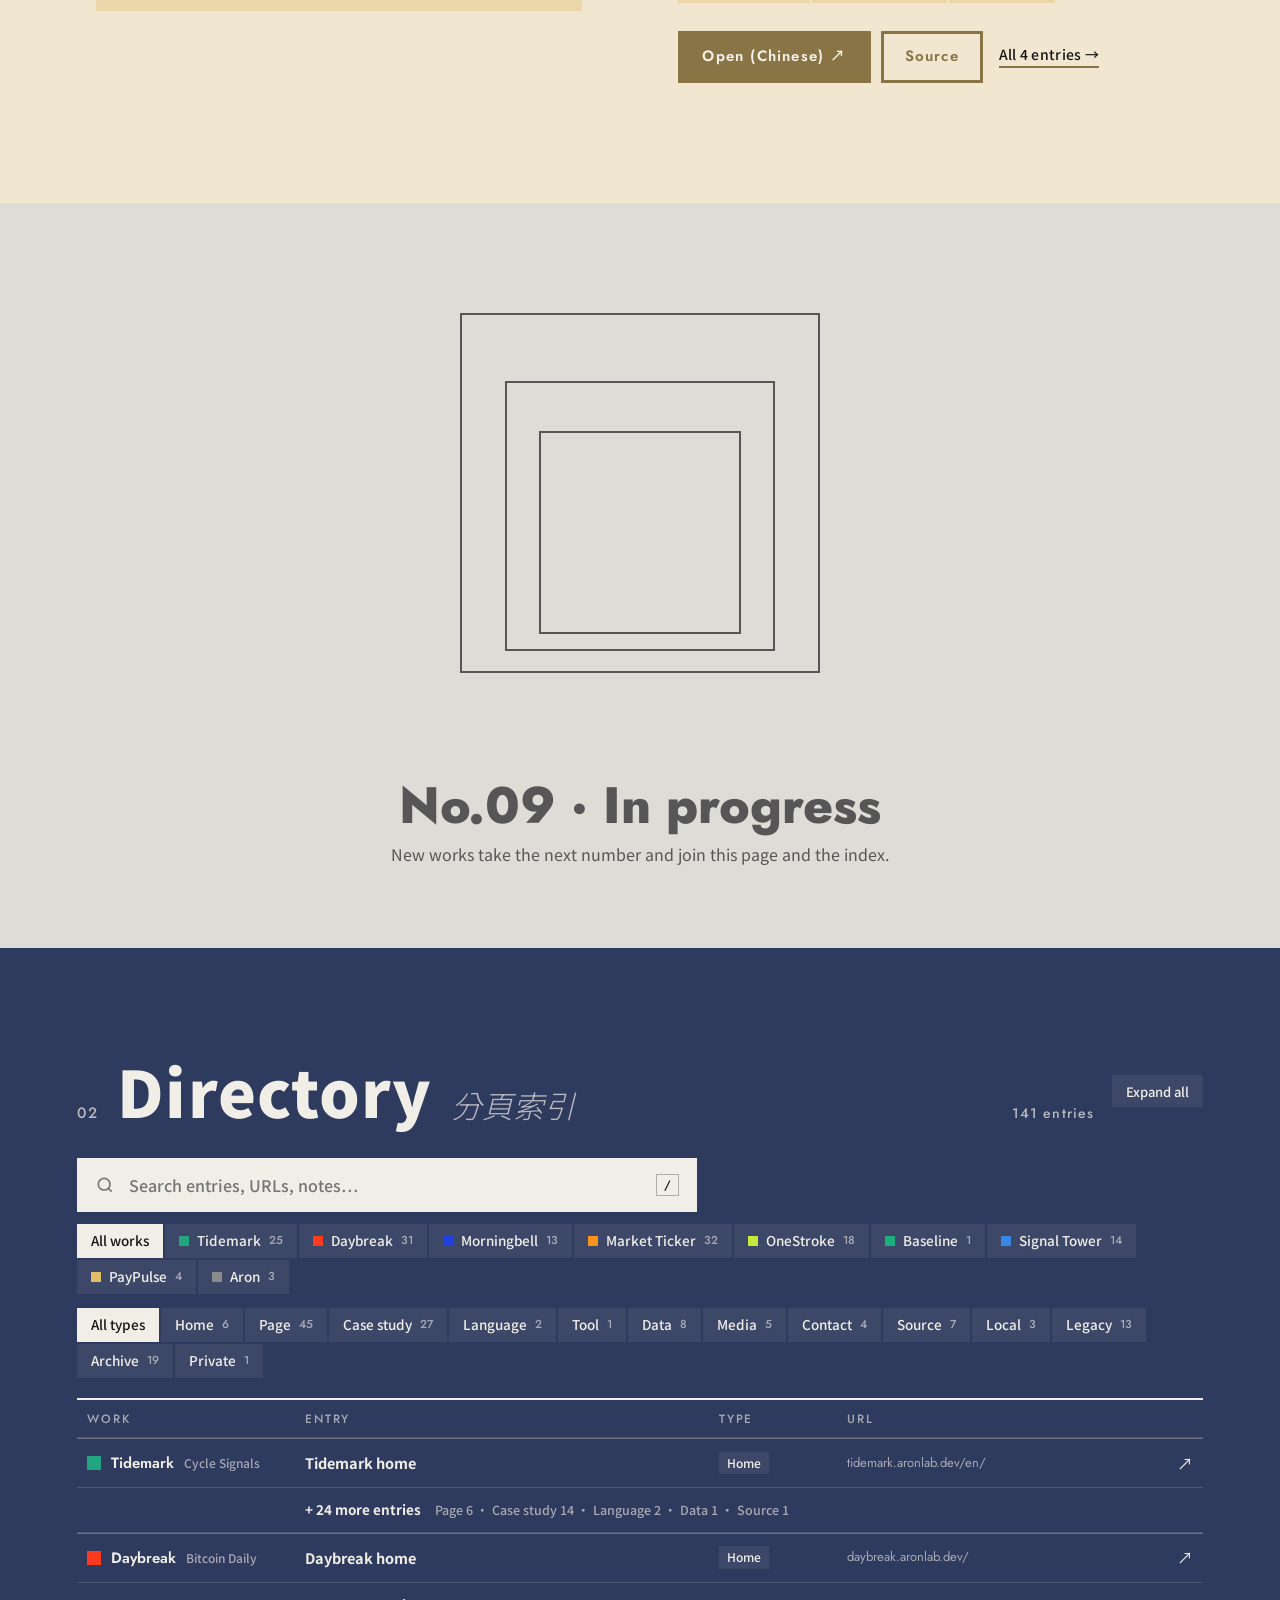
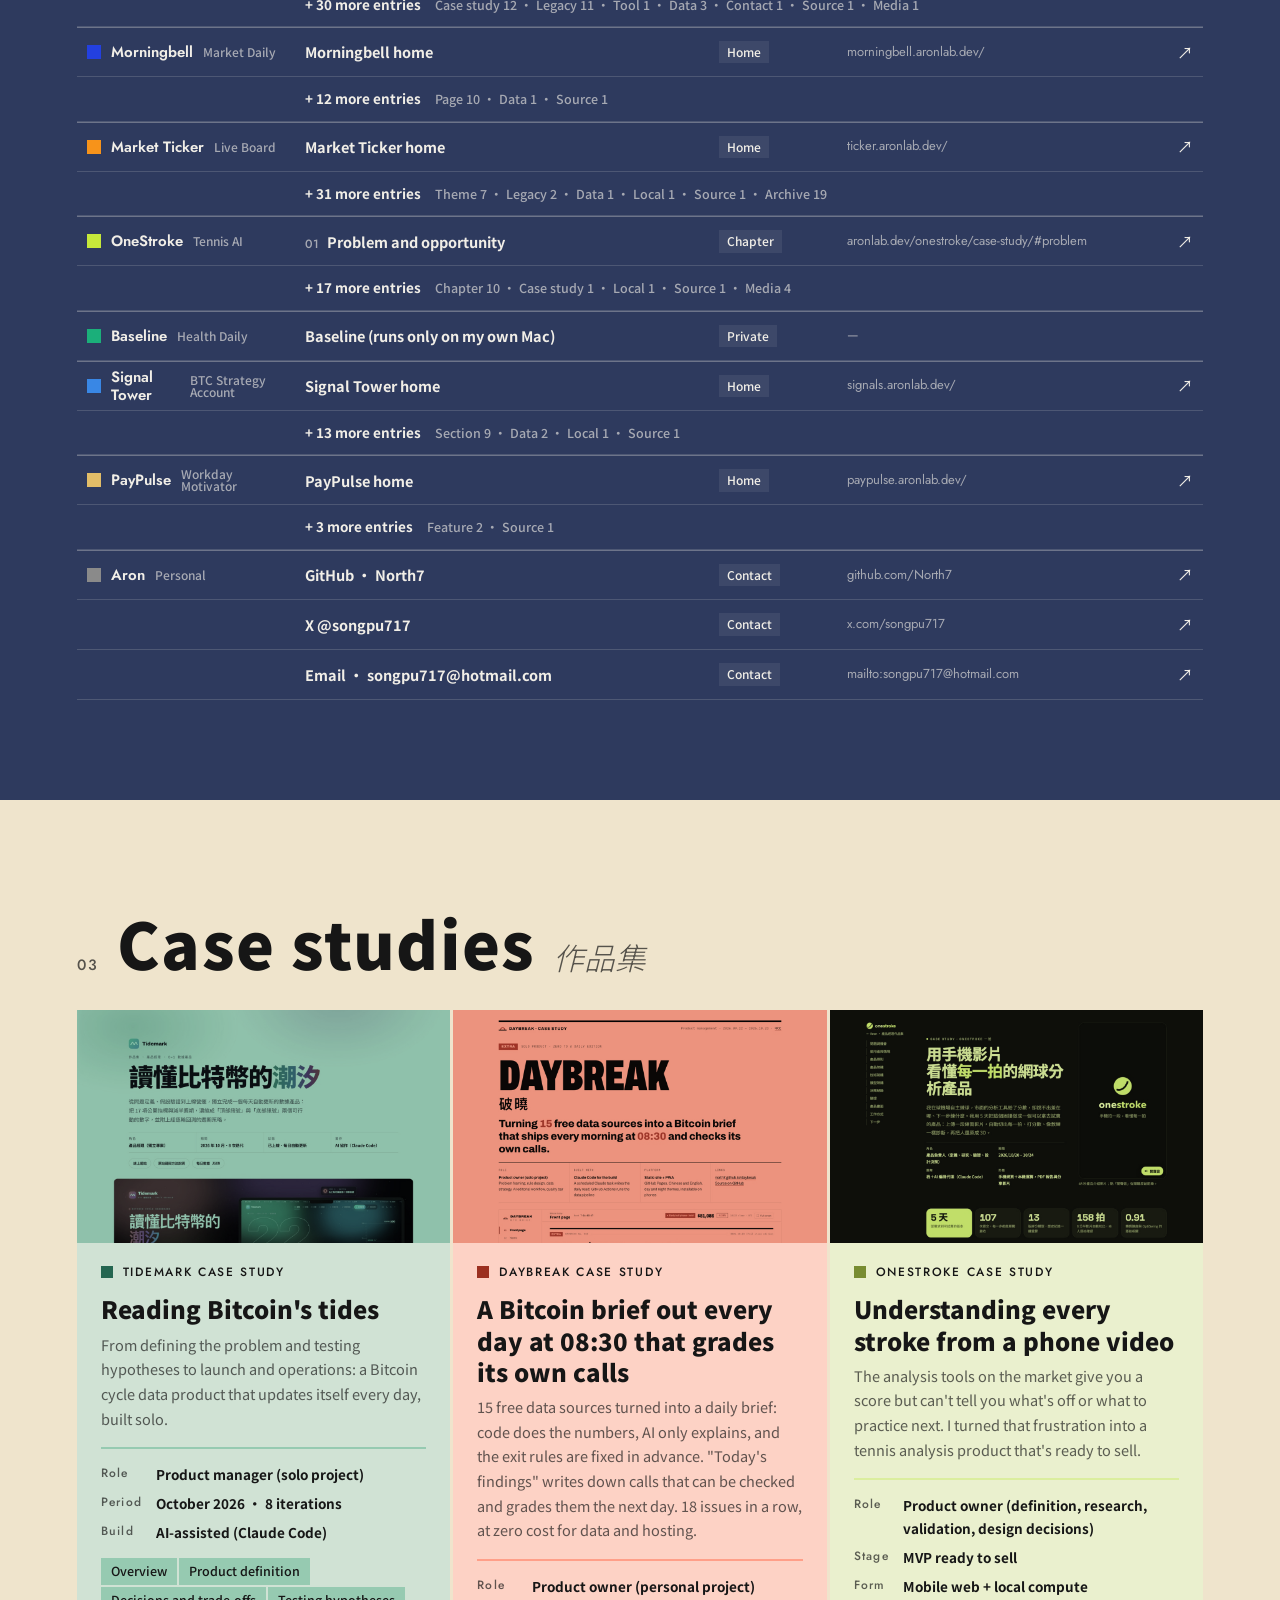
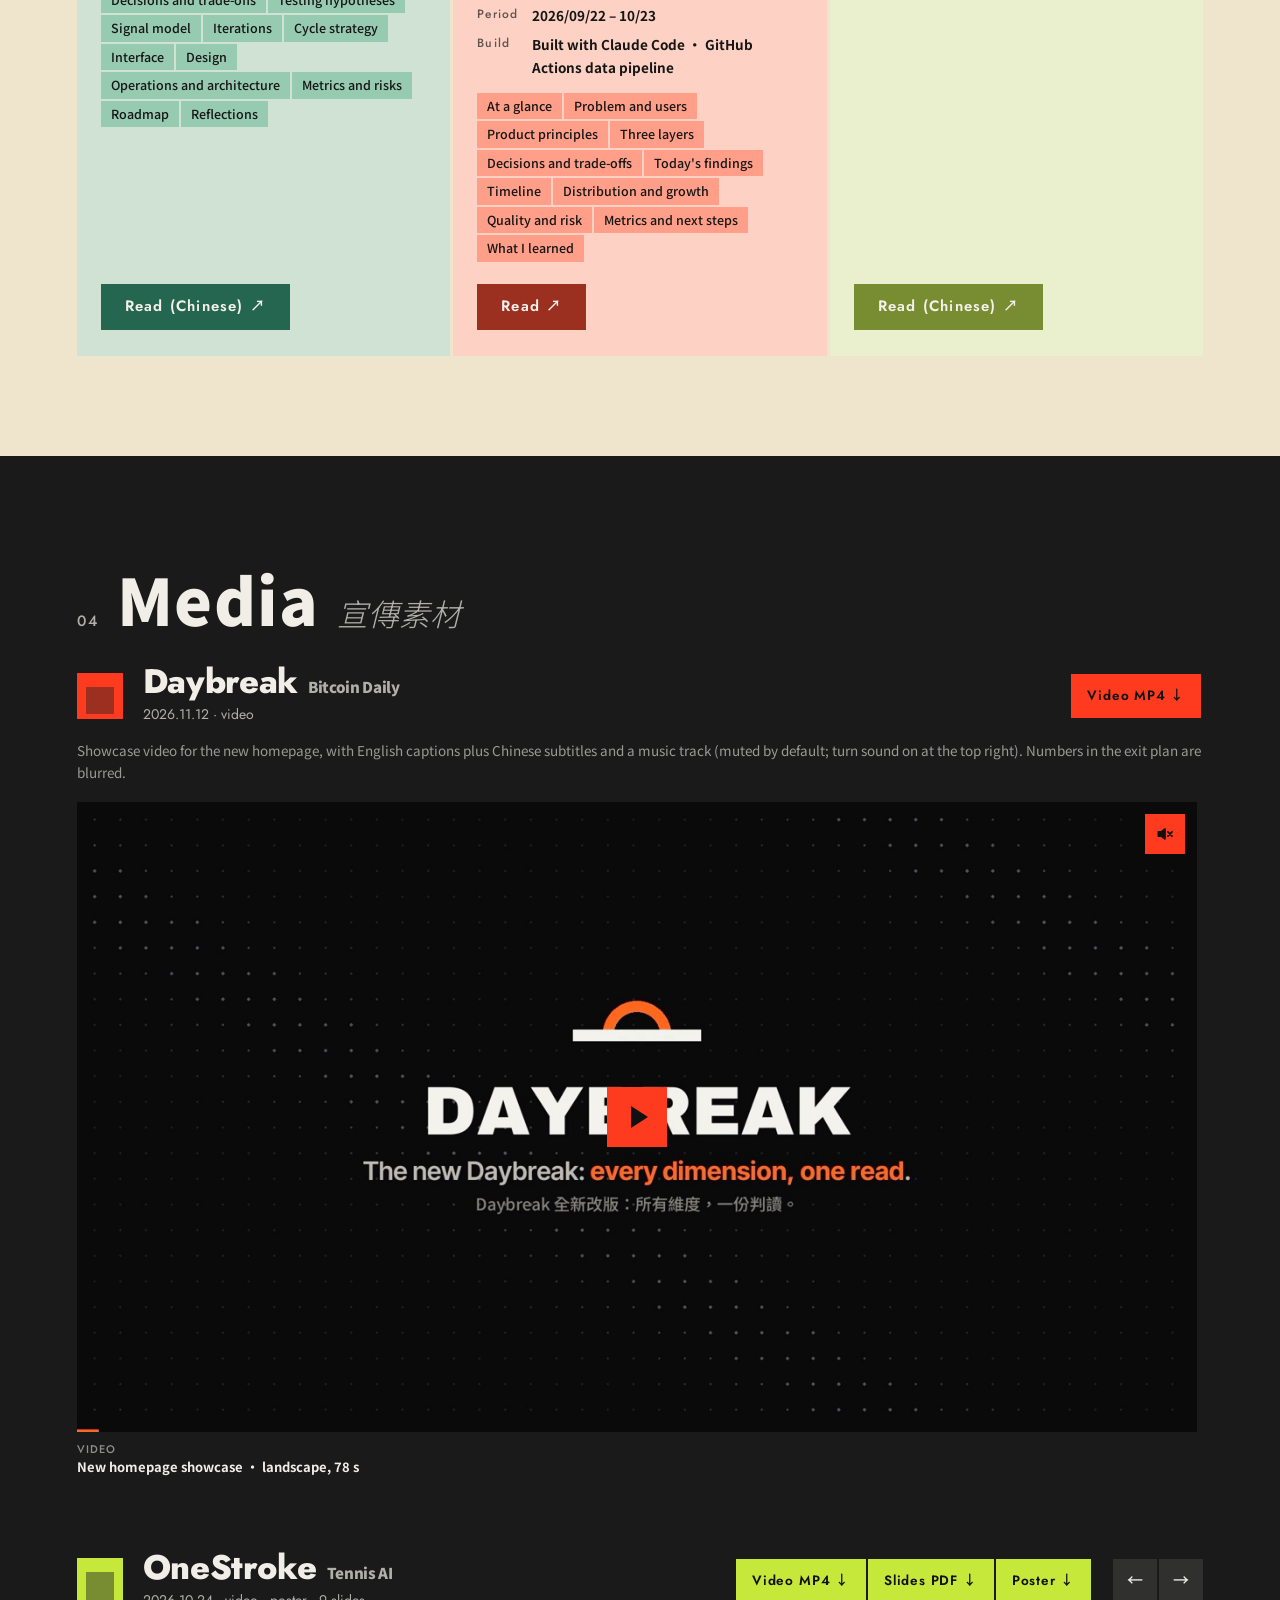
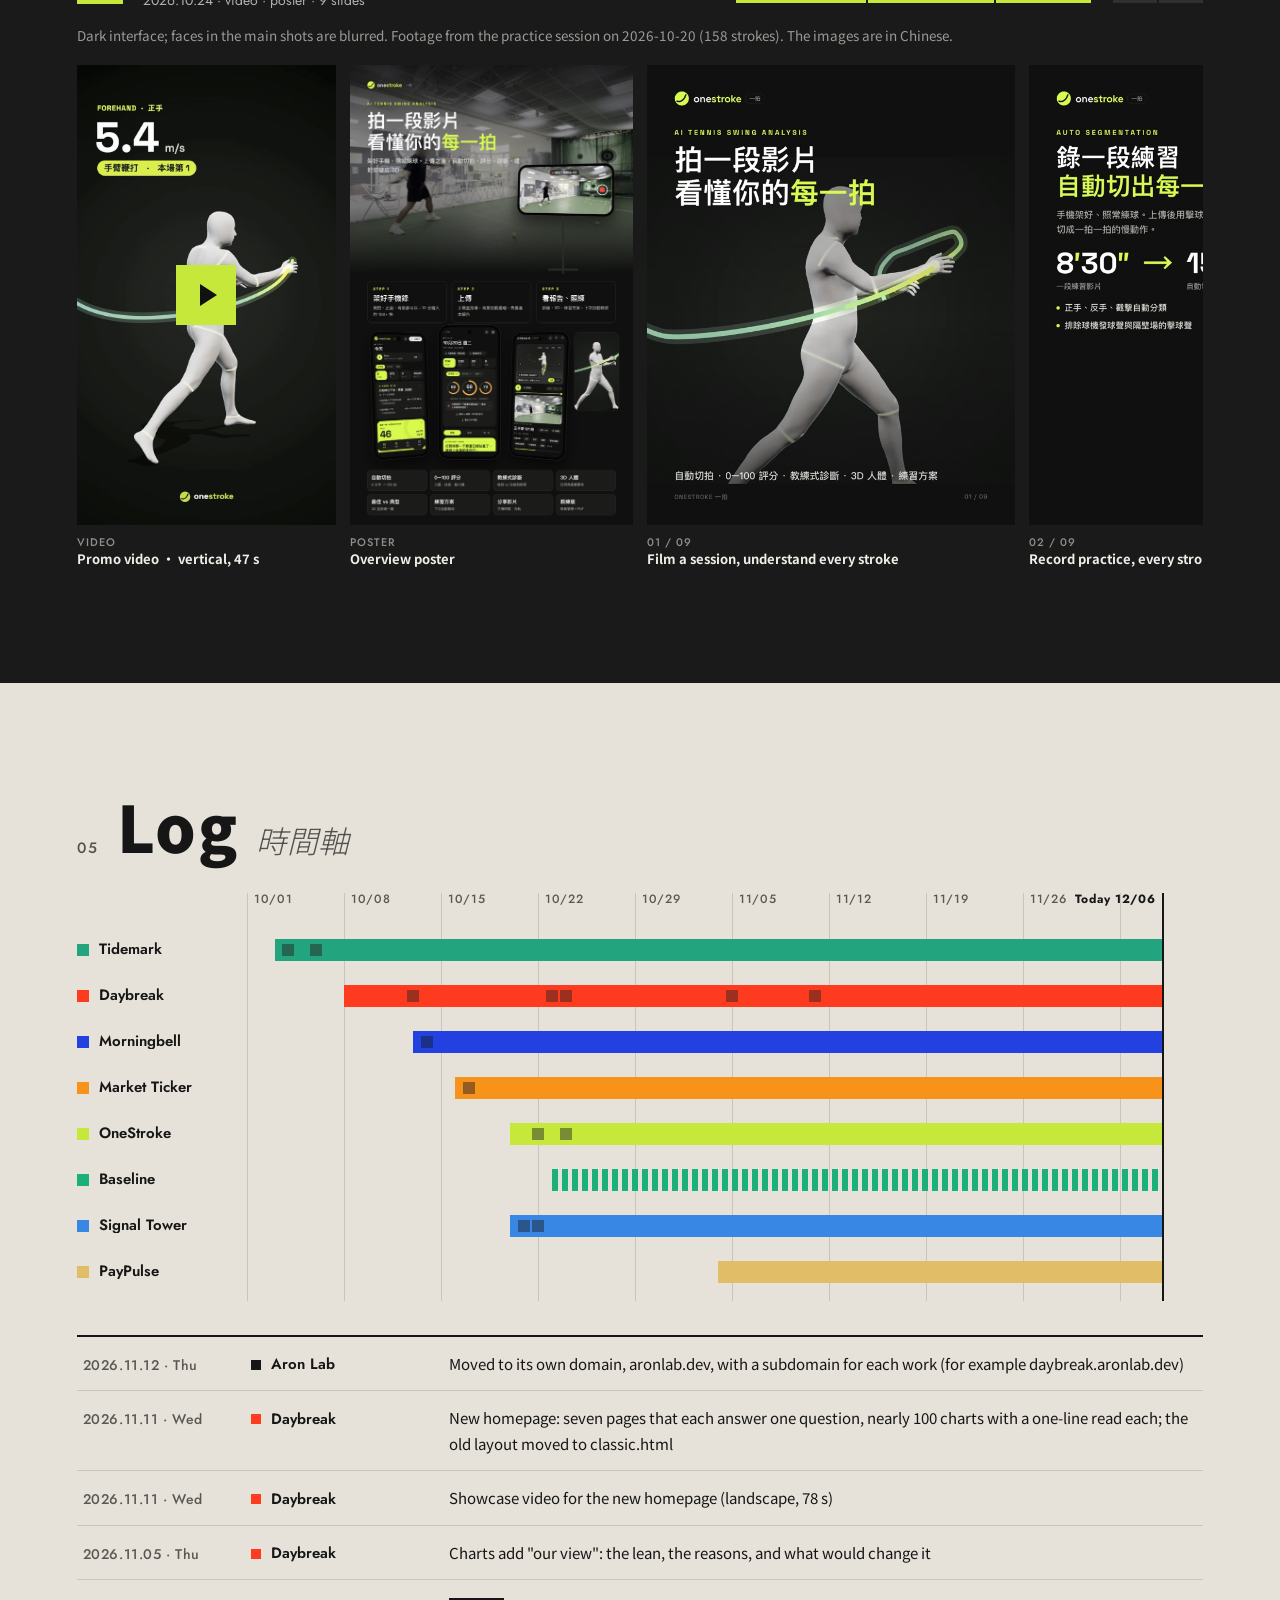
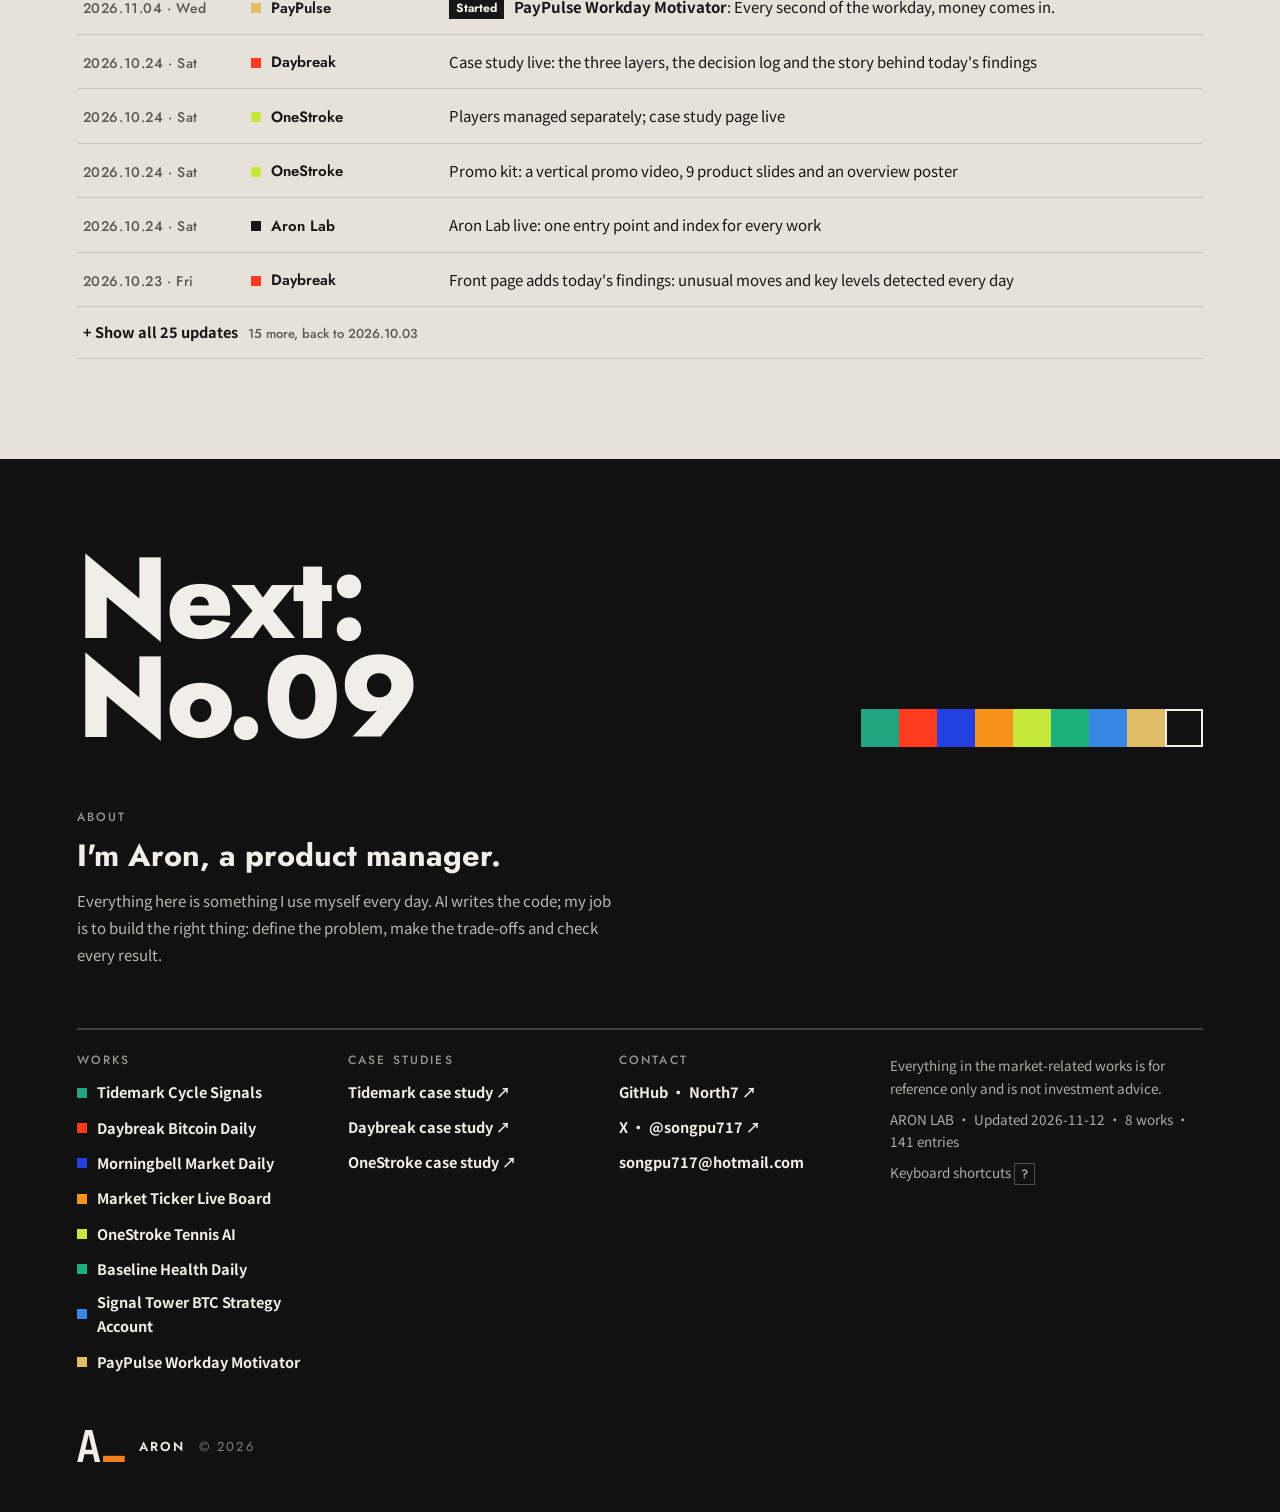
==== commit f33989d2: "頁尾加上「關於」：我是 Aron，產品經理 只寫角色和做事的方式（文字取自 OneStroke 案例的「我跟 AI 怎麼分工」），不寫公司、年份這類履歷細節；放在聯絡的正上方，首屏不動。  Co-Au" ====
--- a/index.html
+++ b/index.html
@@ -107,6 +107,12 @@
     <h2>Next:<br>No.<span id="next-no">07</span></h2>
     <div class="foot-tray" id="foot-tray" role="group" aria-label="作品色票，點一下複製色碼" data-en-label="Product colors, click to copy a color code"></div>
   </div>
+  <!-- 我是誰：只寫角色和做事的方式，不寫公司、年份這類履歷細節（2026-11-12 Aron 決定個人主頁先不放在這裡） -->
+  <div class="foot-about">
+    <h3 data-en="About">關於</h3>
+    <p class="who" data-en="I'm Aron, a product manager.">我是 Aron，產品經理。</p>
+    <p data-en="Everything here is something I use myself every day. AI writes the code; my job is to build the right thing: define the problem, make the trade-offs and check every result.">這裡的作品都是我自己每天要用的。程式交給 AI 實作，我負責做對的東西：定義問題、做取捨、驗收每一個結果。</p>
+  </div>
   <div class="foot-grid">
     <div><h3 data-en="Works">作品</h3><ul id="foot-prods"></ul></div>
     <div><h3 data-en="Case studies">作品集</h3><ul id="foot-cases"></ul></div>
--- a/assets/app.css
+++ b/assets/app.css
@@ -339,6 +339,10 @@
 .keys-link button:hover { opacity: 1; }
 .keys-link kbd { padding: 1px 6px; border: 1.5px solid rgba(241,238,231,.4); font: 600 12px/1.4 var(--geo); }
 @media (hover: none) { .keys-link { display: none; } }
+.foot-about { margin-top: 64px; max-width: 34em; }
+.foot-about .who { margin: 0 0 10px; font: 900 clamp(22px, 2.4vw, 32px)/1.35 var(--cjk); }
+.foot-about p:not(.who) { margin: 0; font-size: 15px; line-height: 1.8; opacity: .75; }
+html[lang="en"] .foot-about .who { font-family: var(--geo); font-weight: 700; }
 .foot-grid { display: grid; grid-template-columns: minmax(0, 1fr) minmax(0, 1fr) minmax(max-content, 1fr) minmax(0, 1.3fr); gap: 30px; margin-top: 60px; padding-top: 24px; border-top: 2px solid rgba(241,238,231,.2); }
 .foot h3 { margin: 0 0 12px; font: 500 12px/1 var(--geo); letter-spacing: .18em; text-transform: uppercase; opacity: .6; }
 .foot ul { list-style: none; margin: 0; padding: 0; display: grid; gap: 8px; }
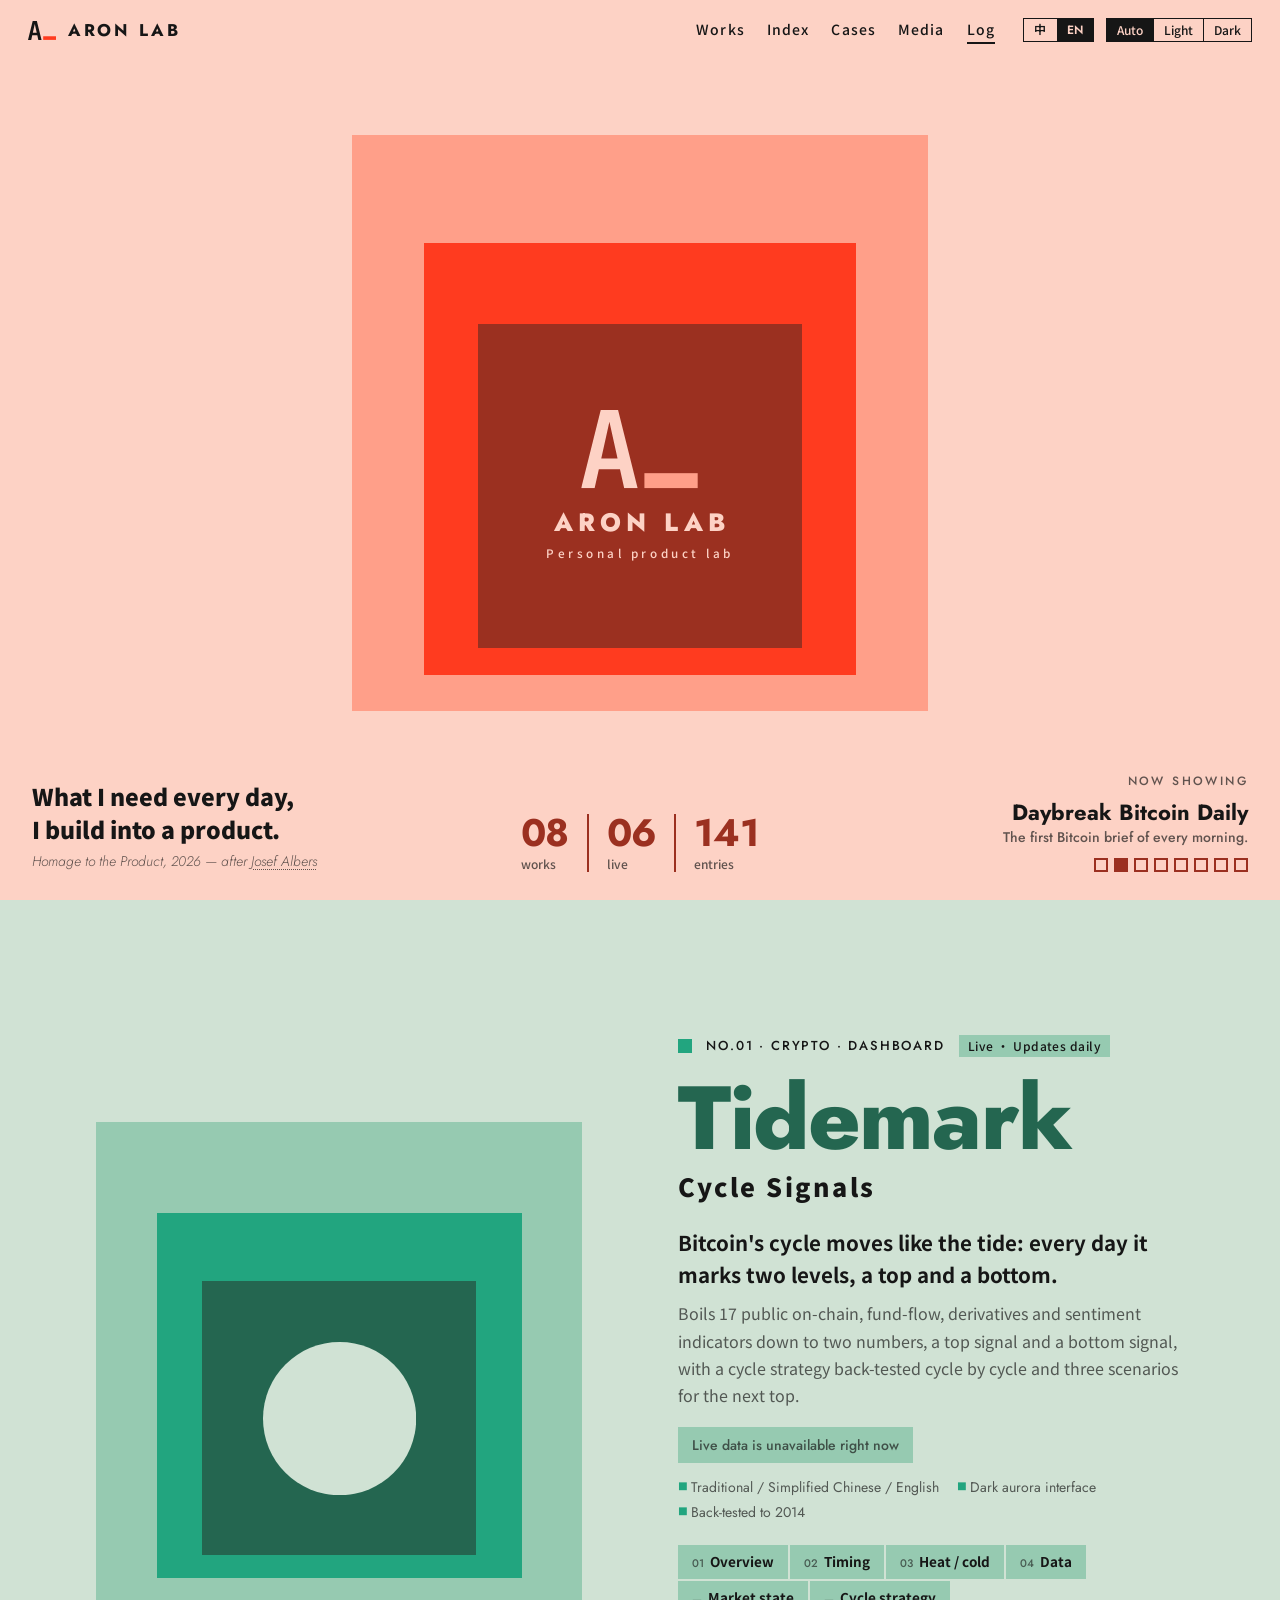
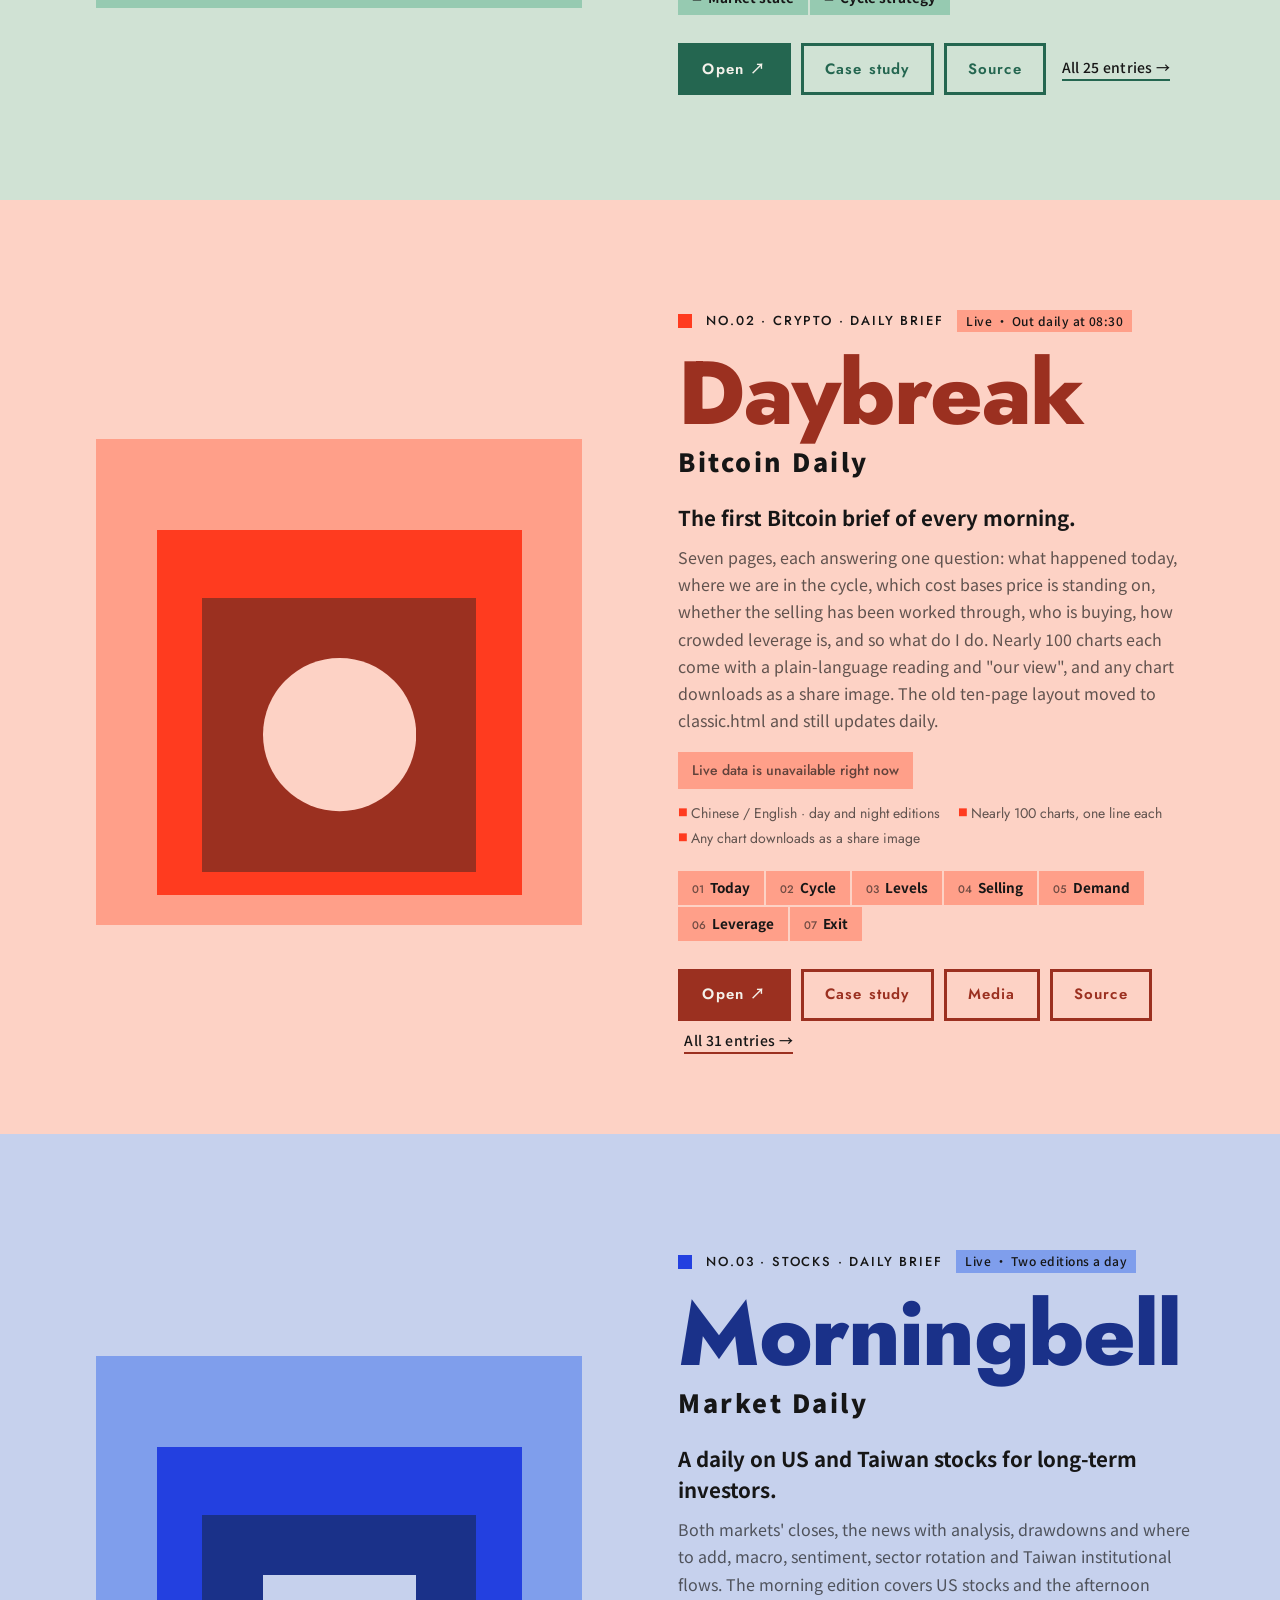
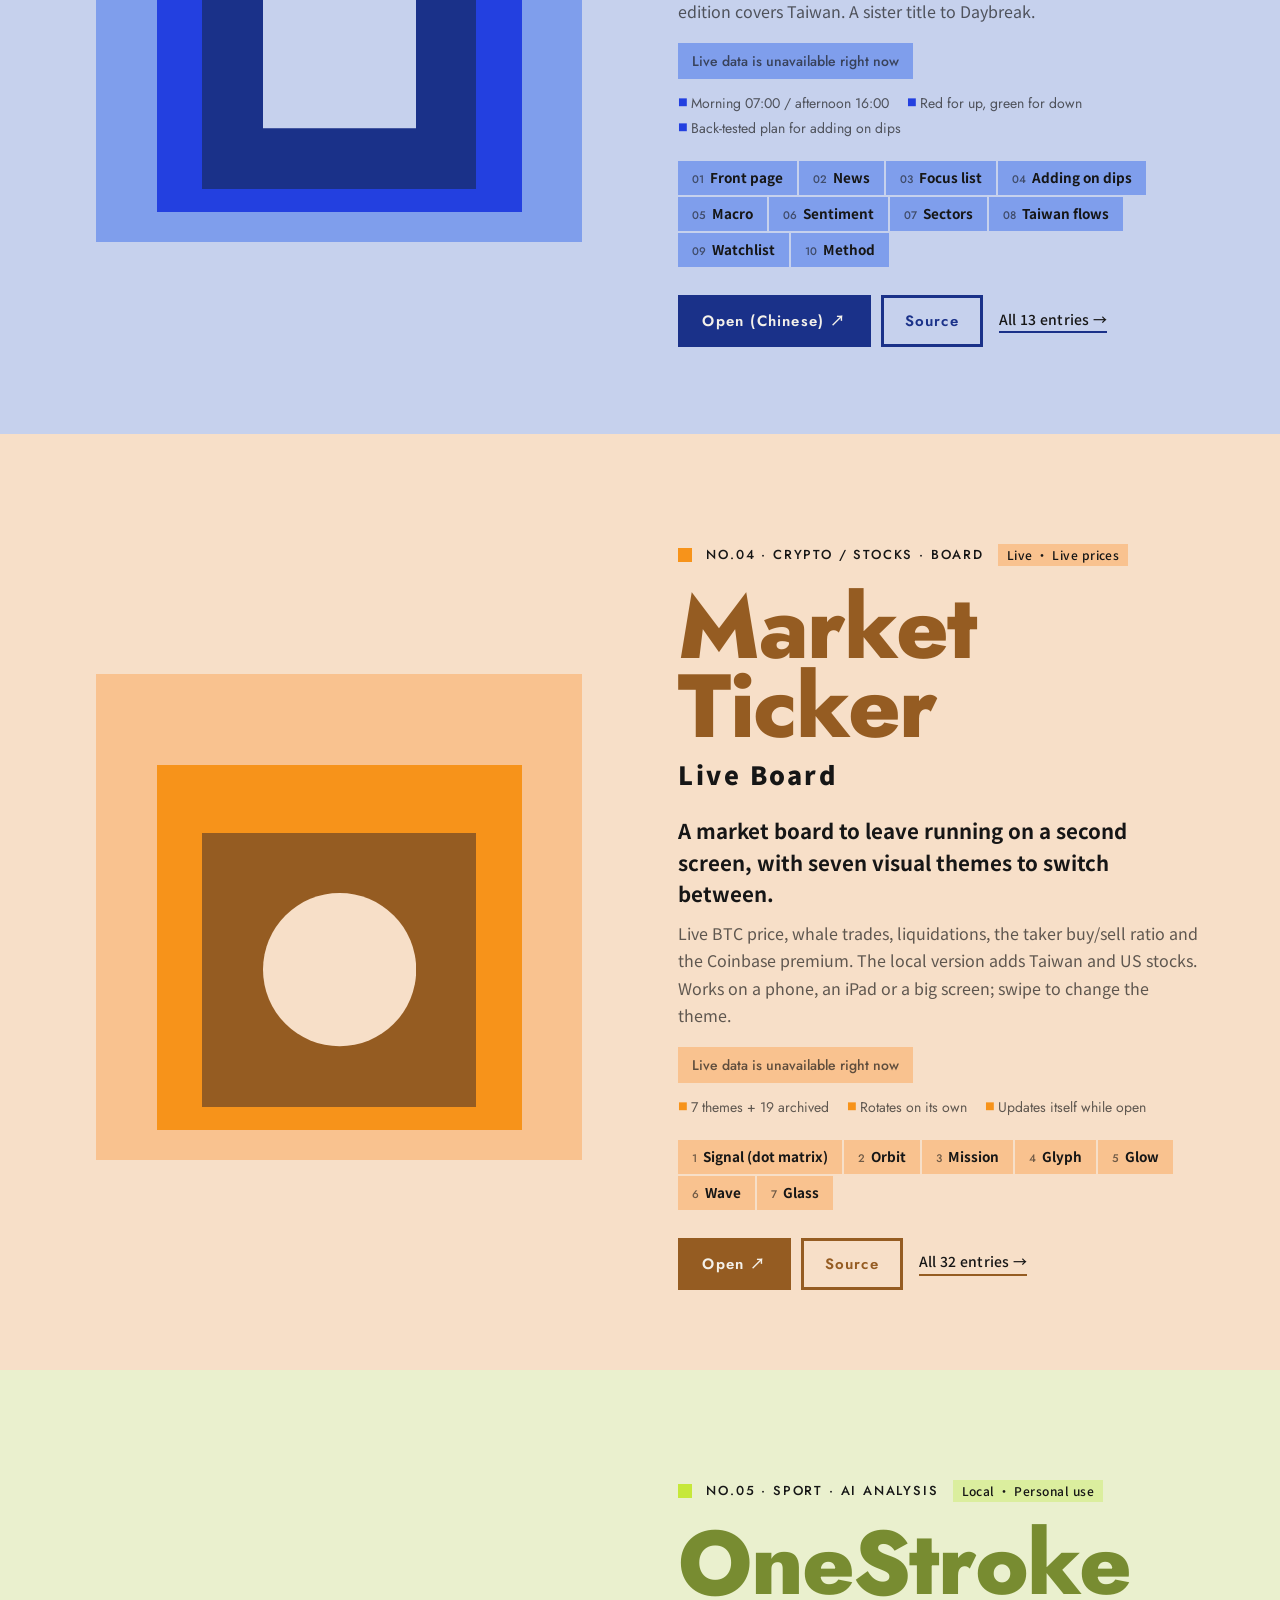
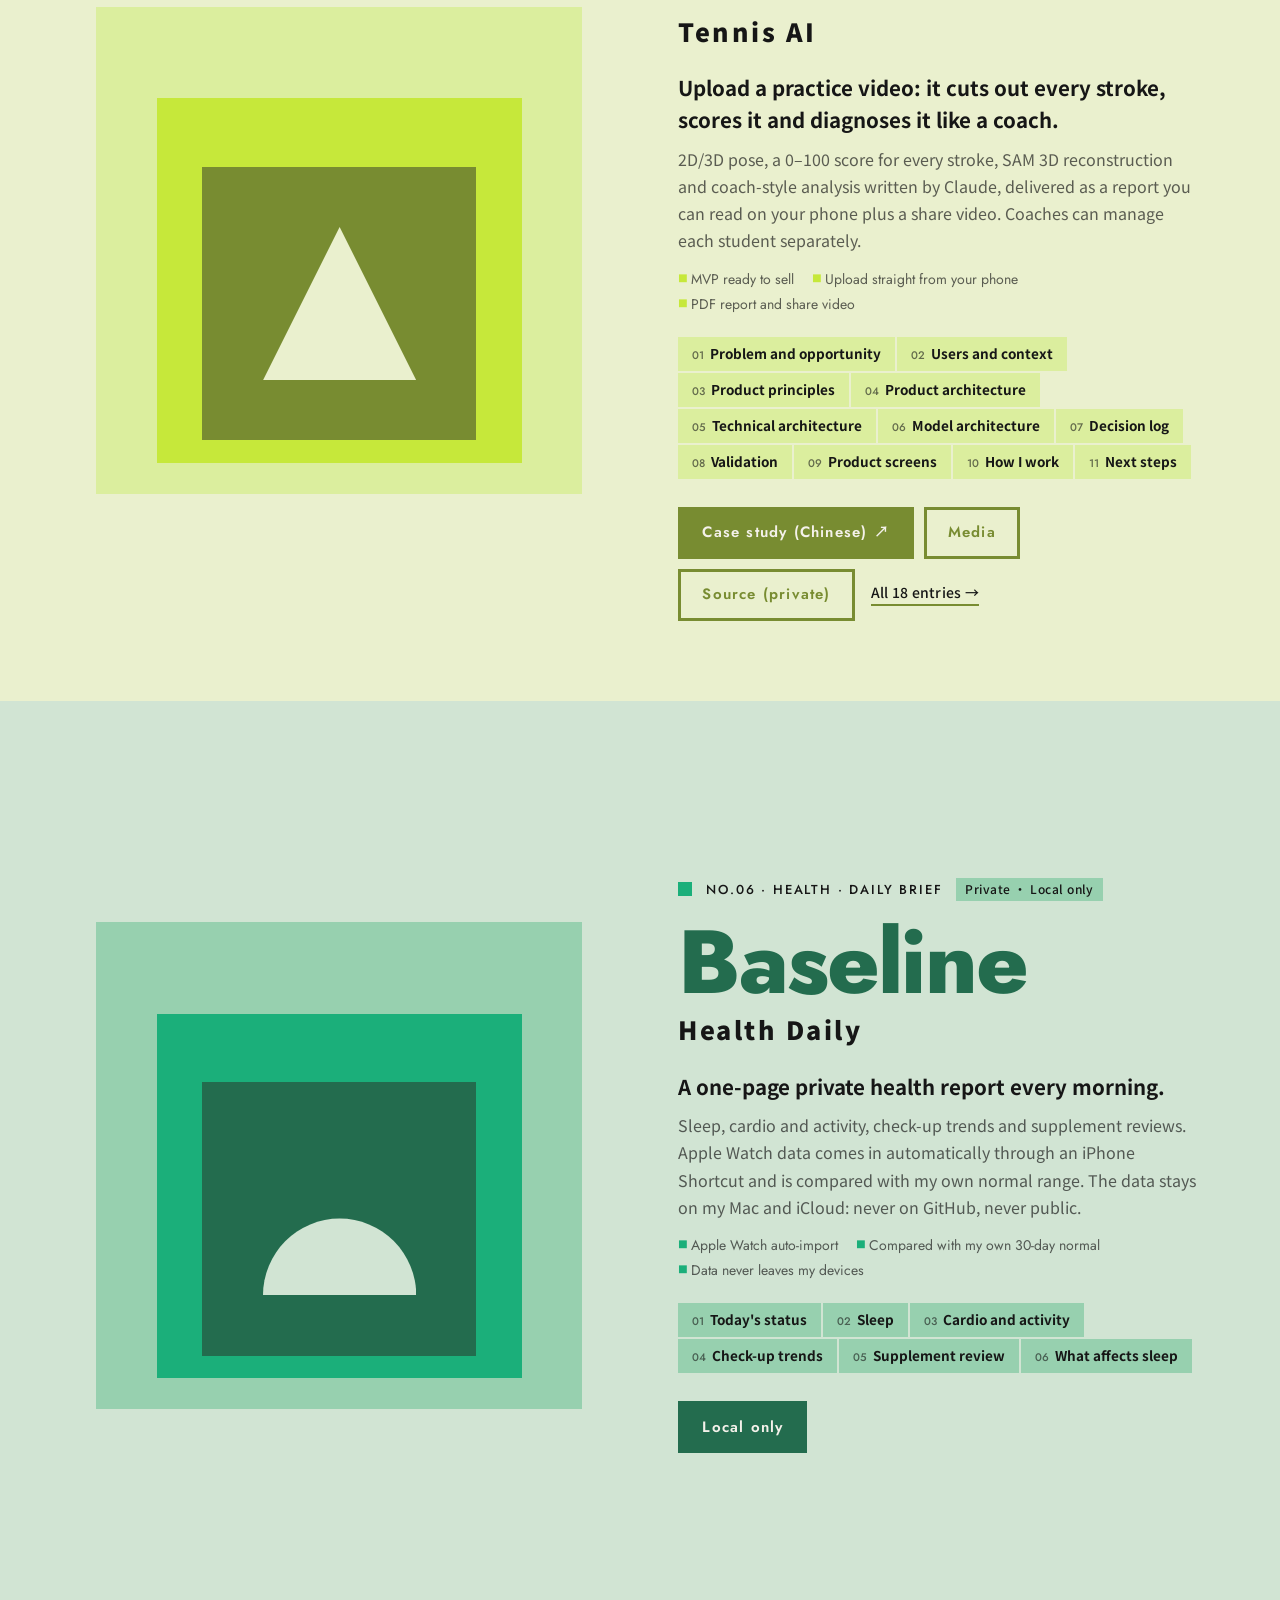
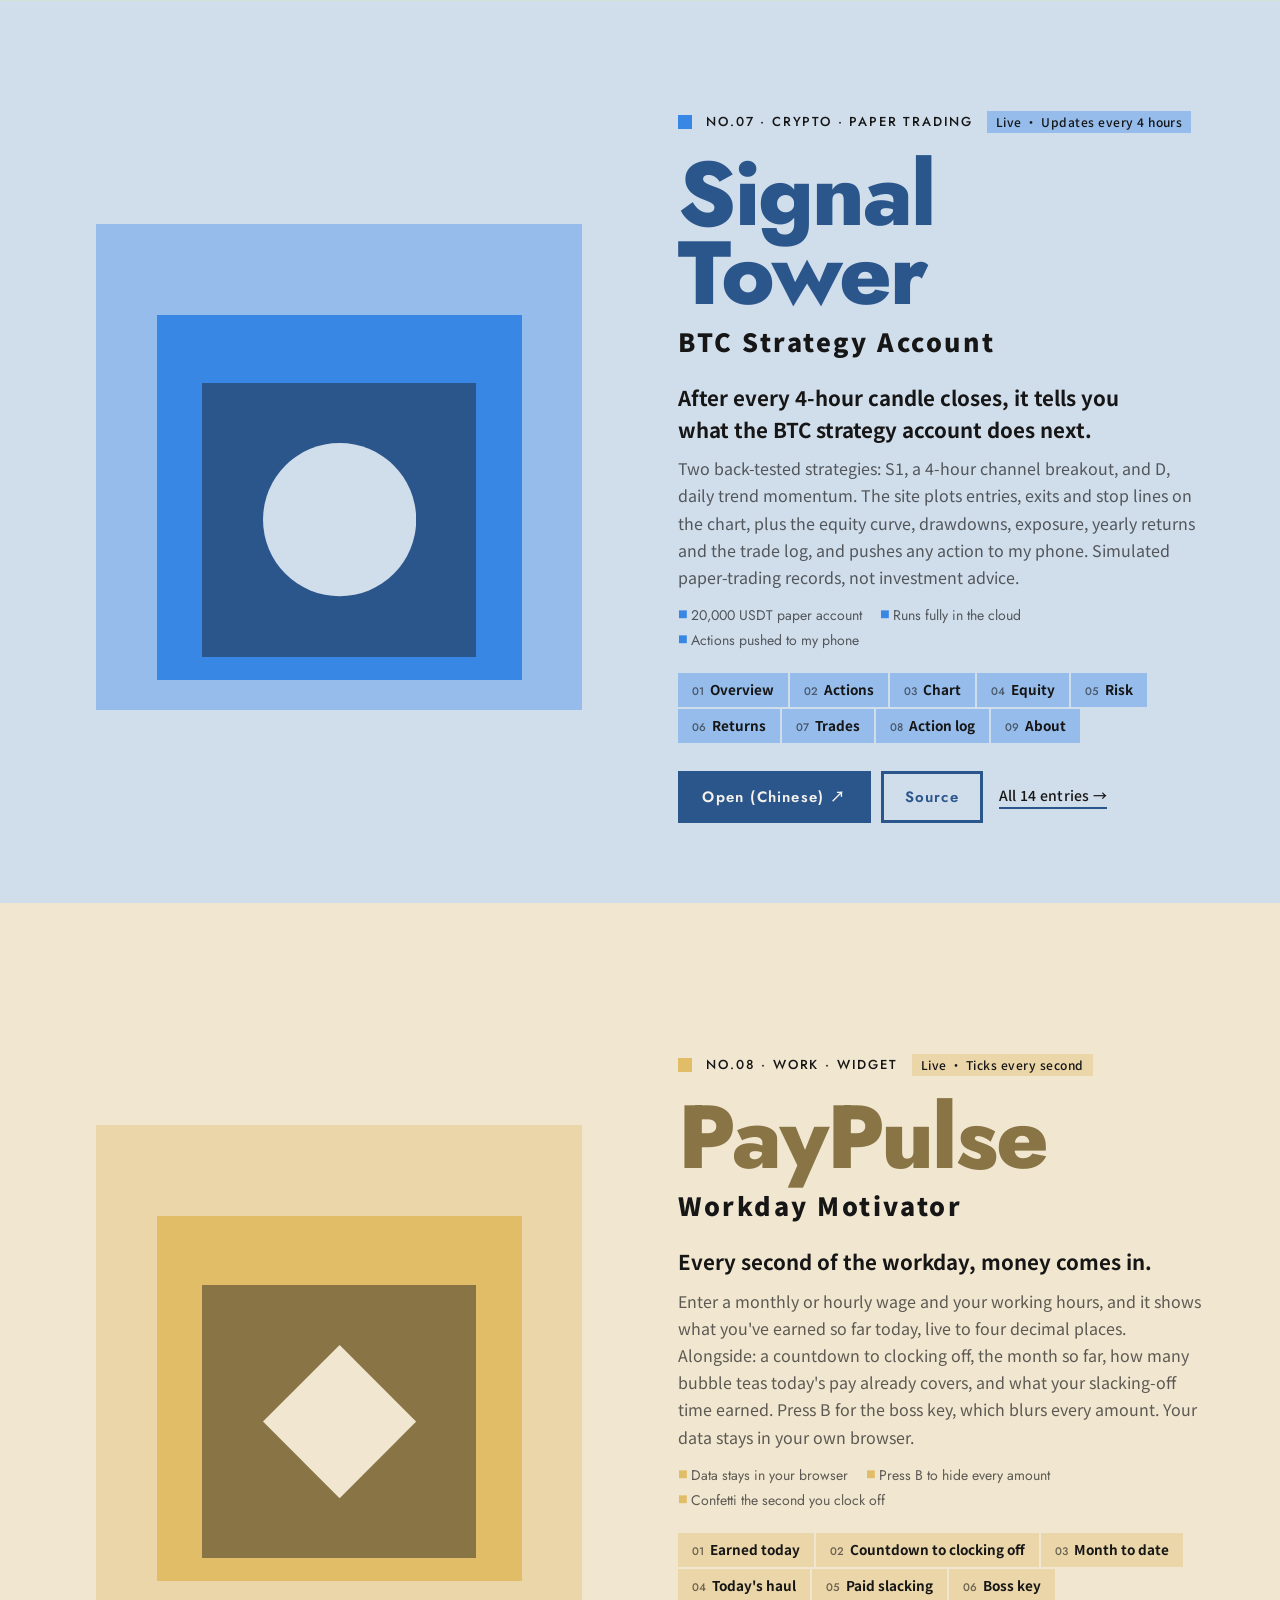
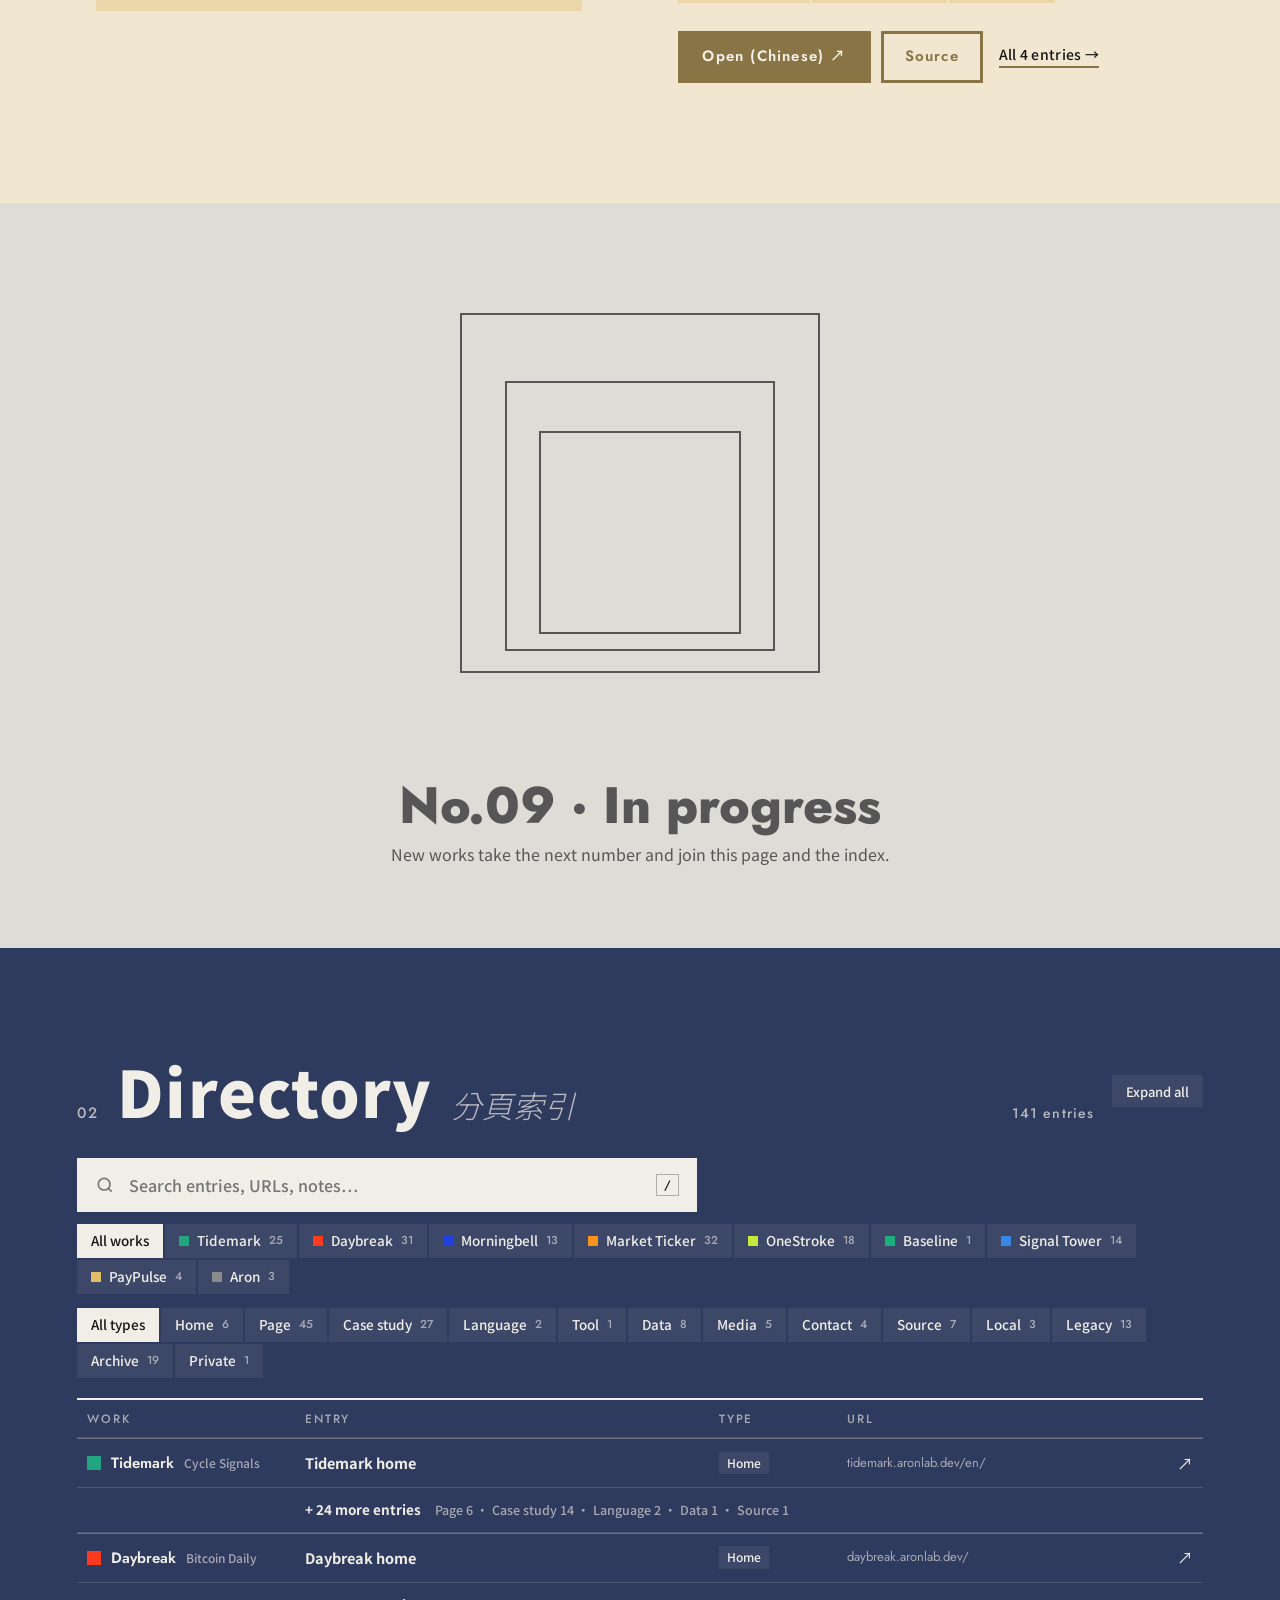
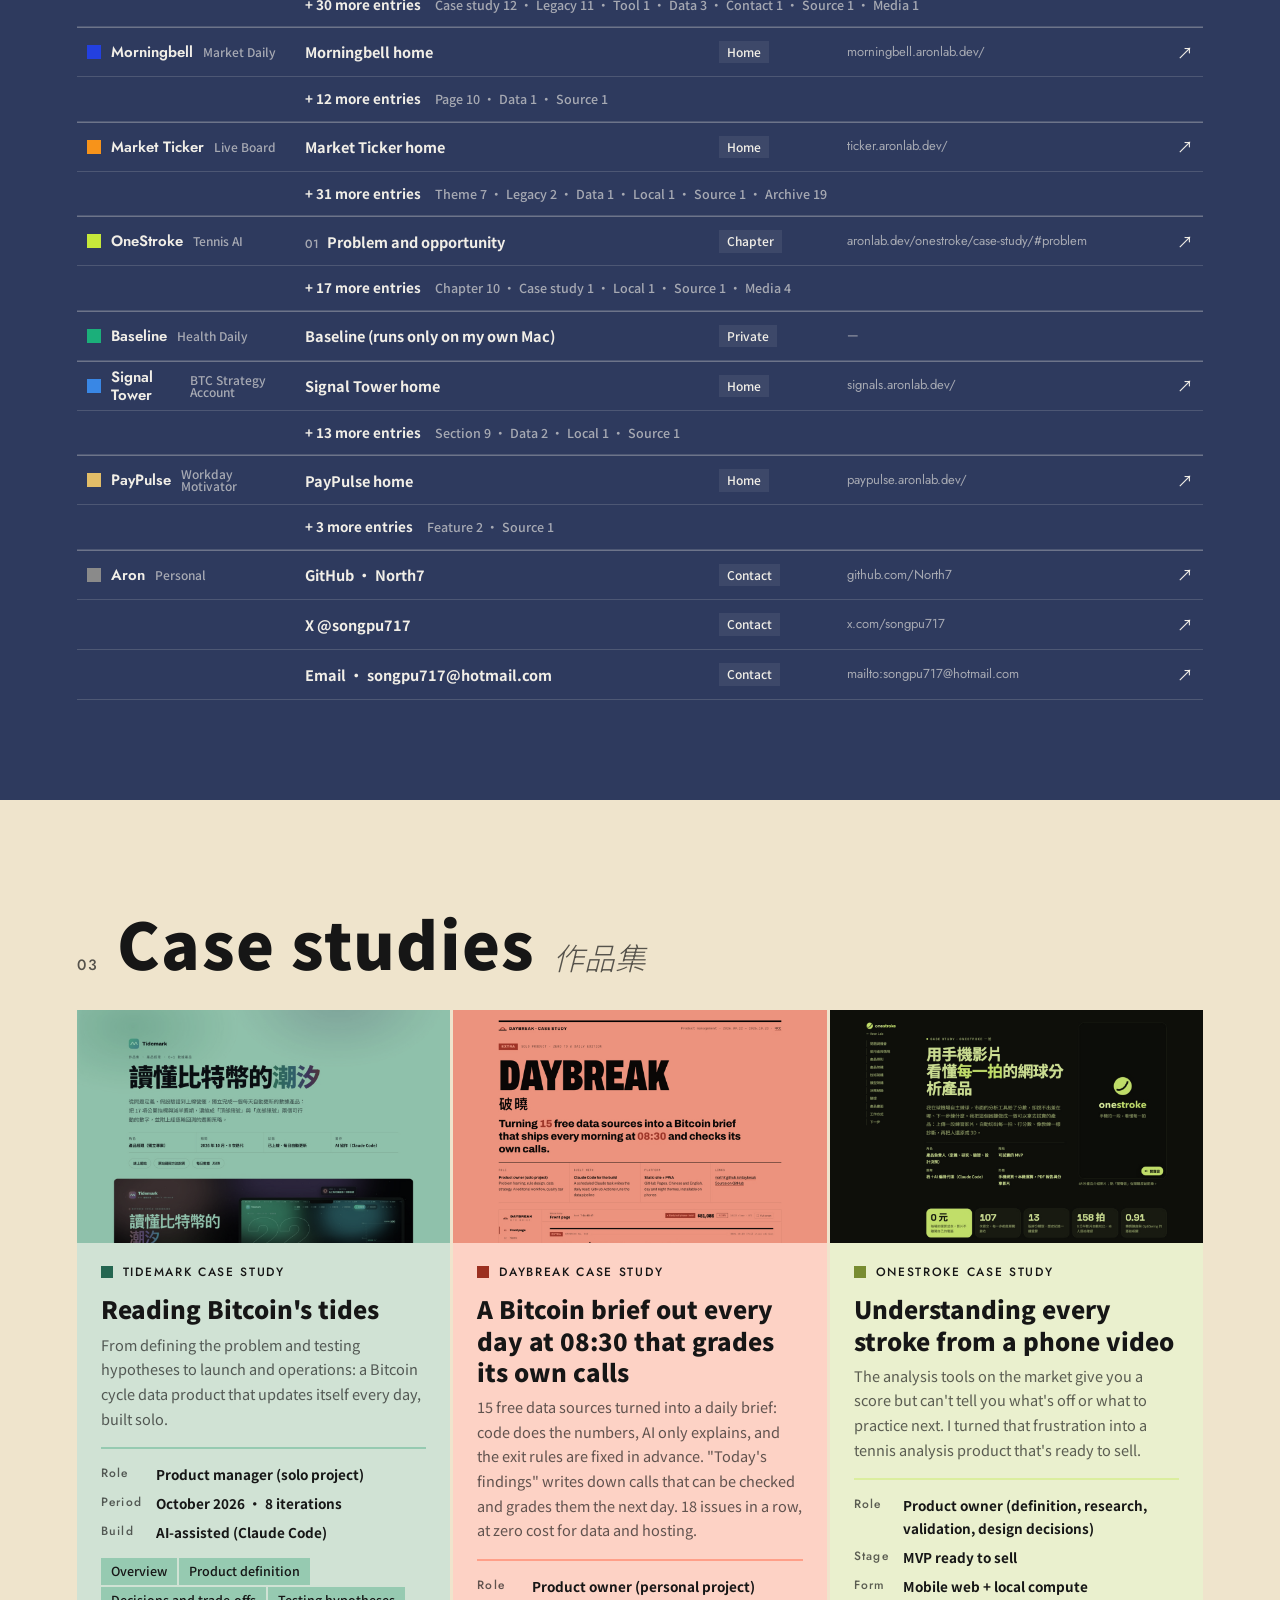
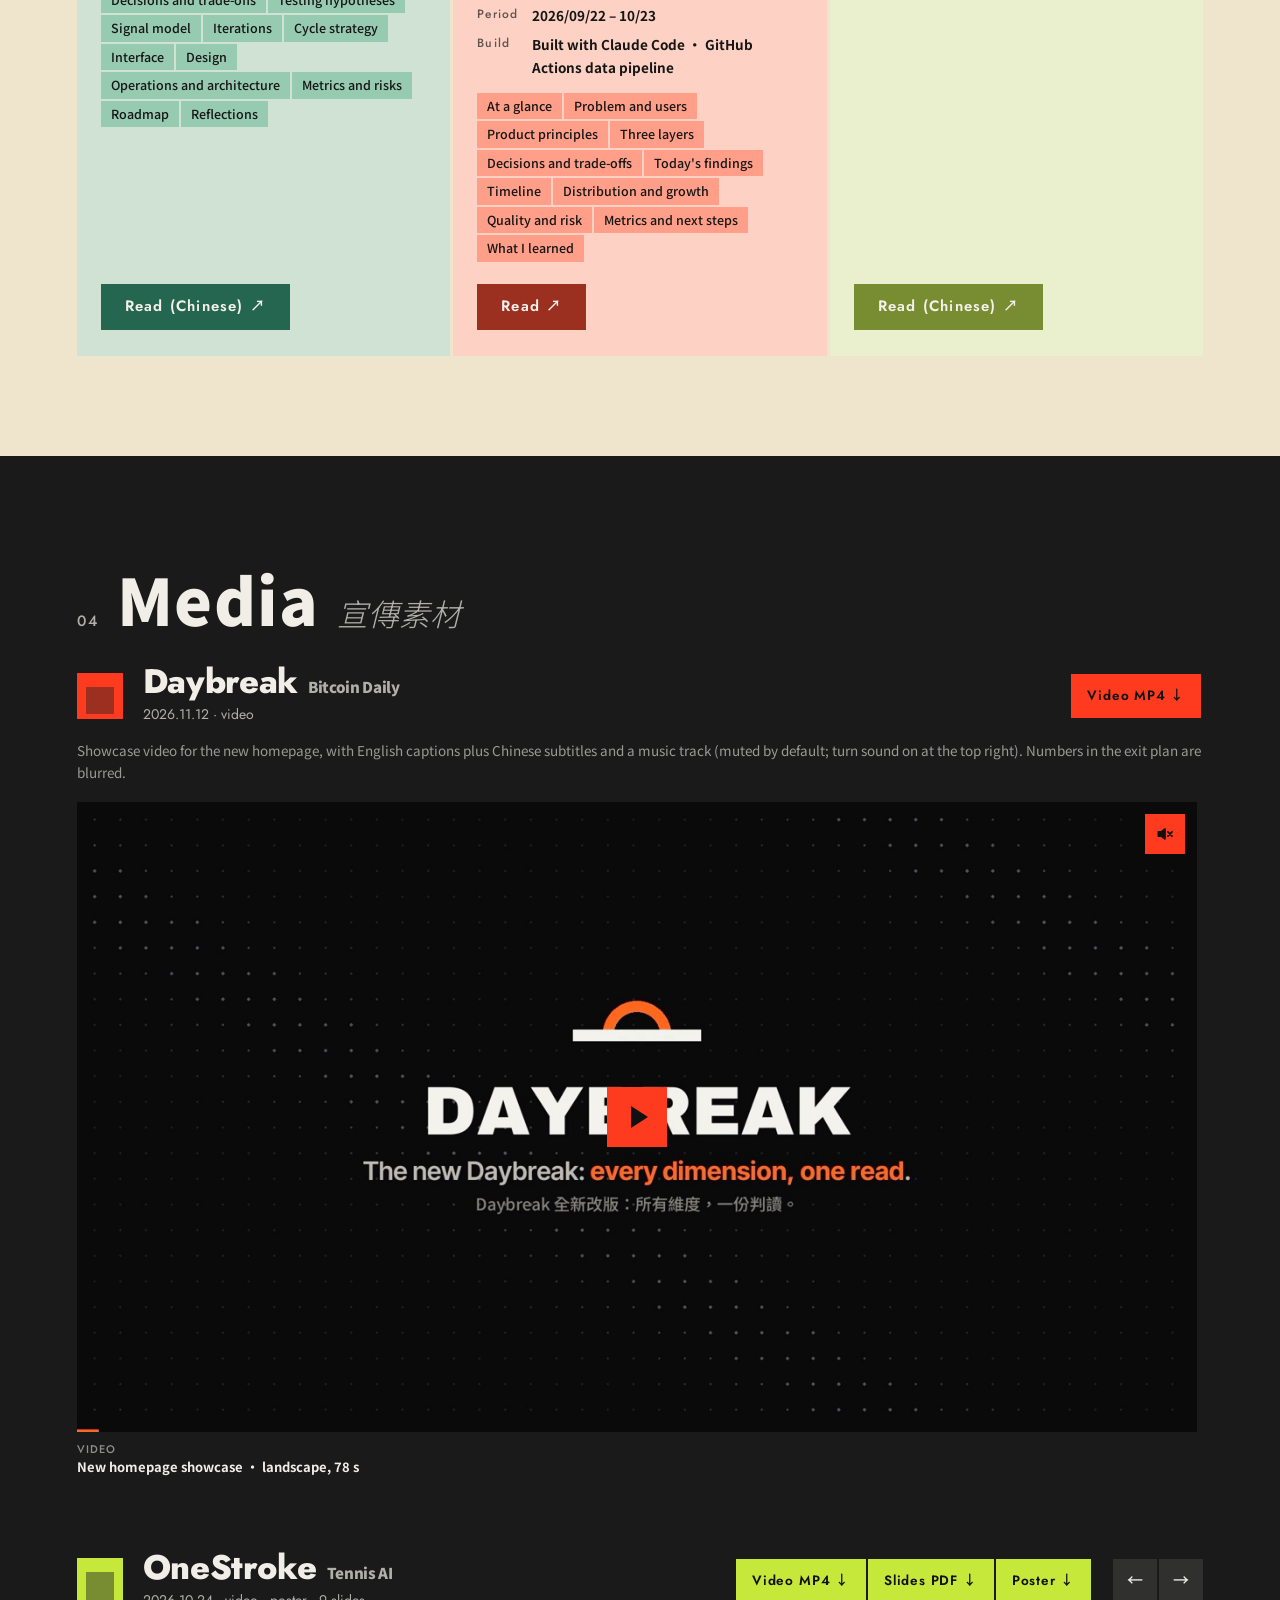
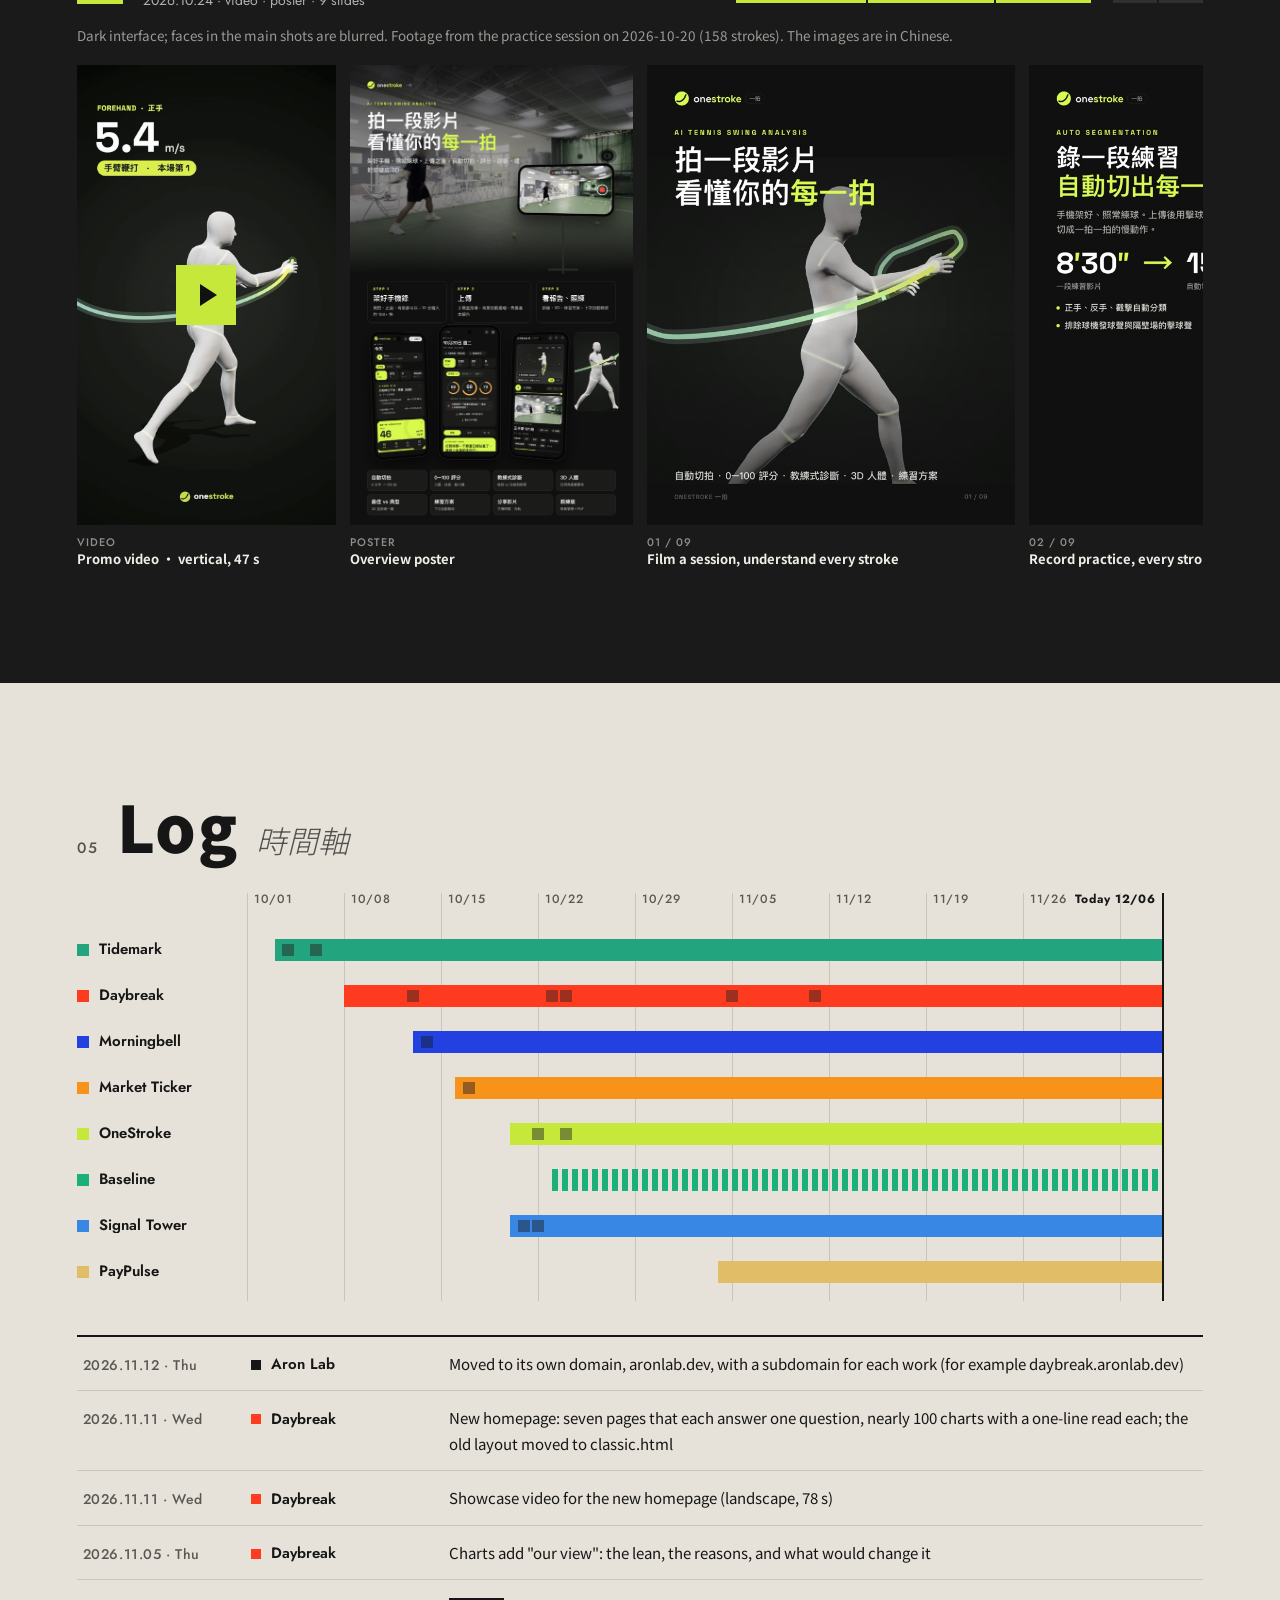
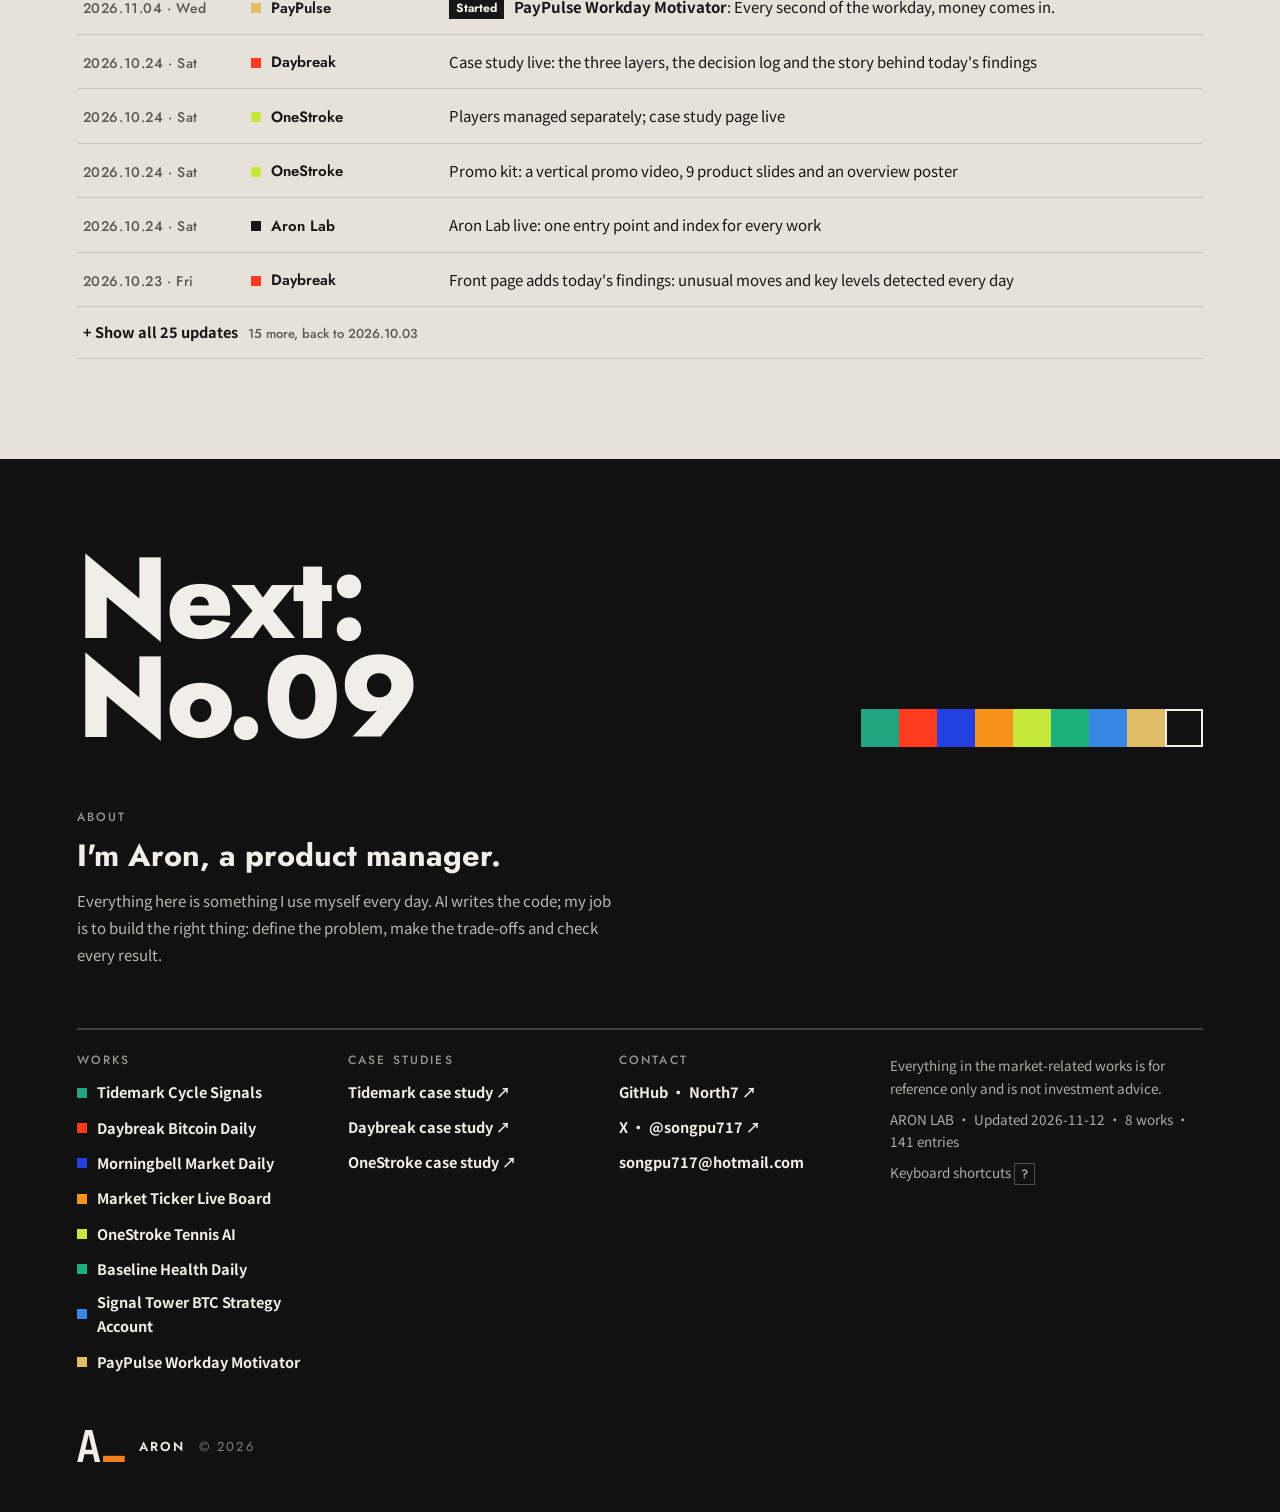
==== commit c579fbcd: "首頁依 IP 地區自動選中英文 - functions/index.js（Cloudflare Pages Function，只跑首頁 /）：把 request.cf.country 寫進 <html" ====
--- a/index.html
+++ b/index.html
@@ -27,11 +27,13 @@
 <link rel="expect" href="#lab-ready" blocking="render">
 <script>
 try { var t = localStorage.getItem('lab.theme'); if (t === 'light' || t === 'dark') document.documentElement.dataset.theme = t; } catch (e) {}
-// 語言：網址的 ?lang= → 自己選過的 → 瀏覽器語言（有中文就用中文，其他都用英文）
+// 語言：網址的 ?lang= → 自己選過的 → IP 地區 → 瀏覽器語言（有中文就用中文，其他都用英文）
+// IP 地區由 functions/index.js 在 Cloudflare 寫進 <html data-geo>：台灣、香港、澳門、中國用中文，其他地區用英文
 (function () {
   var q = new URLSearchParams(location.search).get('lang'), s = null, h = document.documentElement;
   try { s = localStorage.getItem('lab.lang'); } catch (e) {}
-  var l = q === 'en' || q === 'zh' ? q : s === 'en' || s === 'zh' ? s : [].concat(navigator.languages || navigator.language || []).some(function (x) { return /^zh/i.test(x); }) ? 'zh' : 'en';
+  var g = h.dataset.geo, geo = /^[A-Z]{2}$/.test(g || '') ? (/^(TW|HK|MO|CN)$/.test(g) ? 'zh' : 'en') : null;
+  var l = q === 'en' || q === 'zh' ? q : s === 'en' || s === 'zh' ? s : geo || ([].concat(navigator.languages || navigator.language || []).some(function (x) { return /^zh/i.test(x); }) ? 'zh' : 'en');
   h.dataset.lang = l; if (l === 'en') h.lang = 'en';
 })();
 </script>
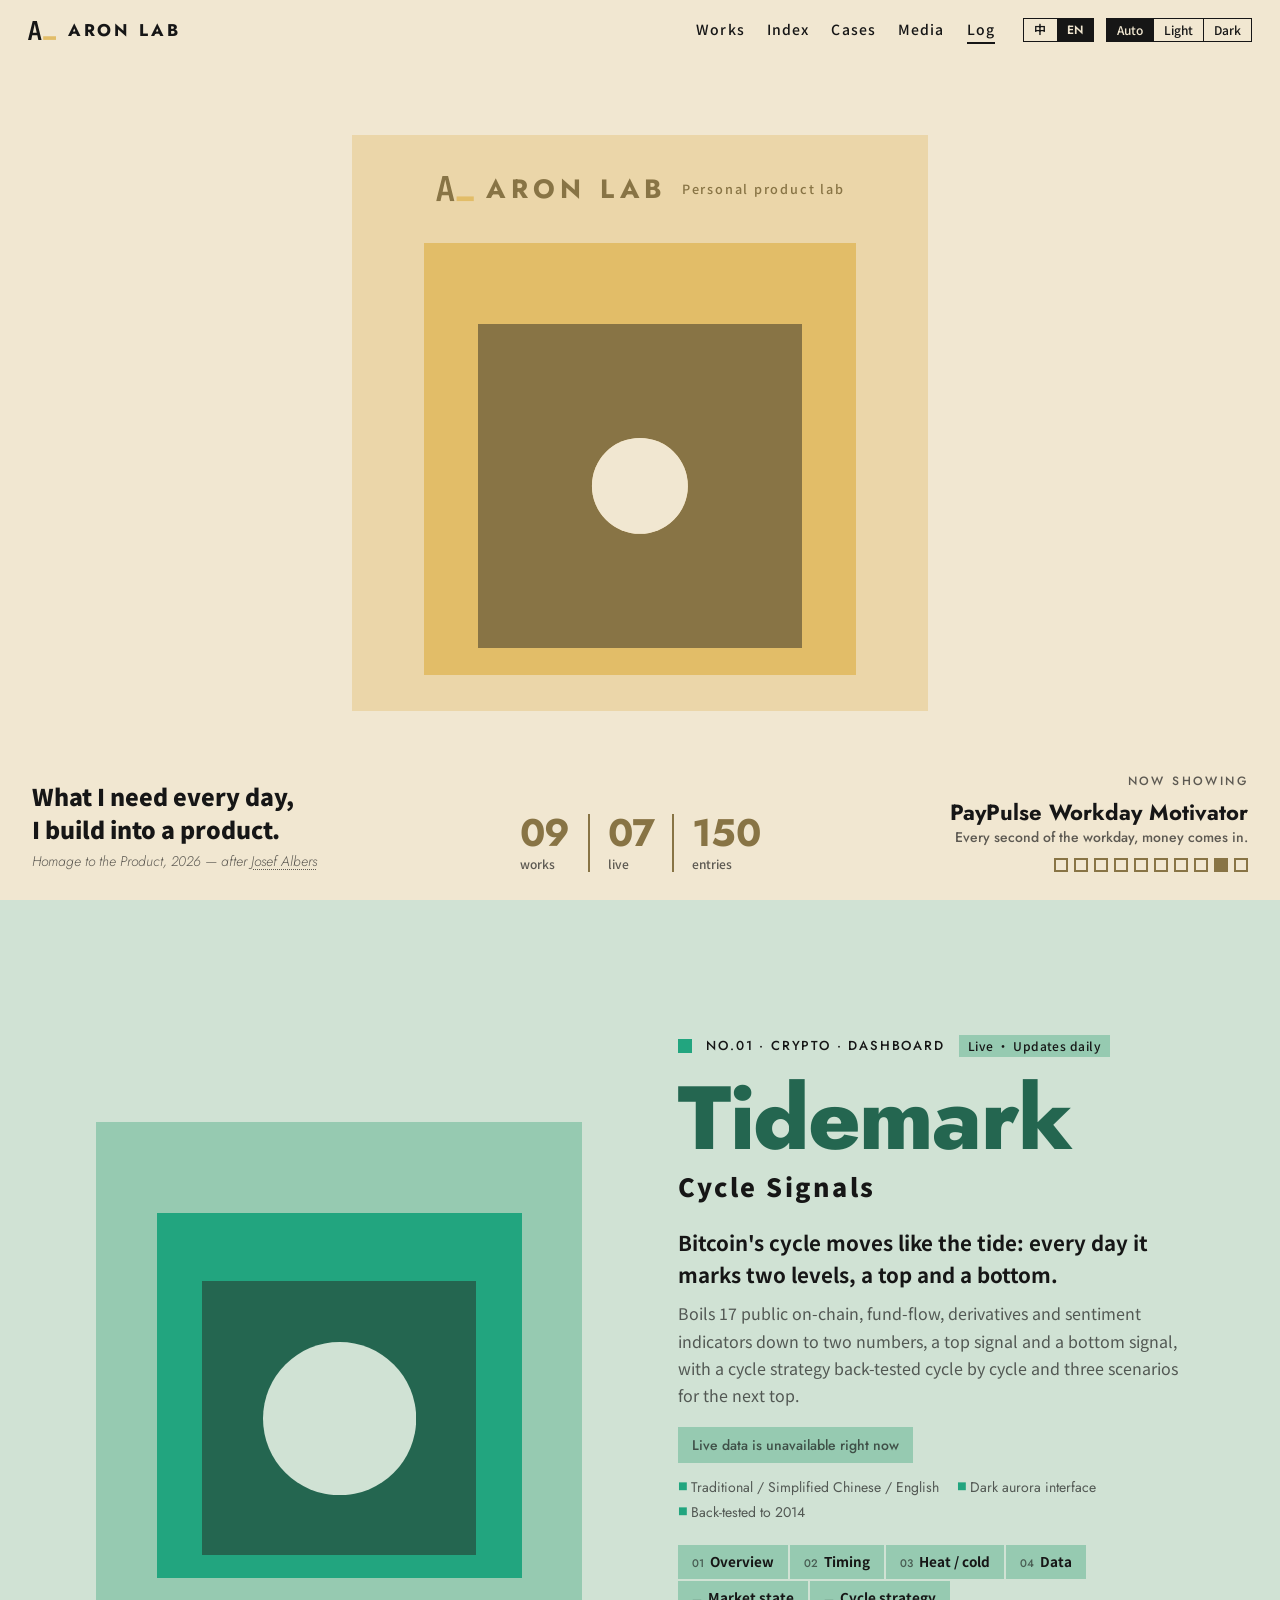
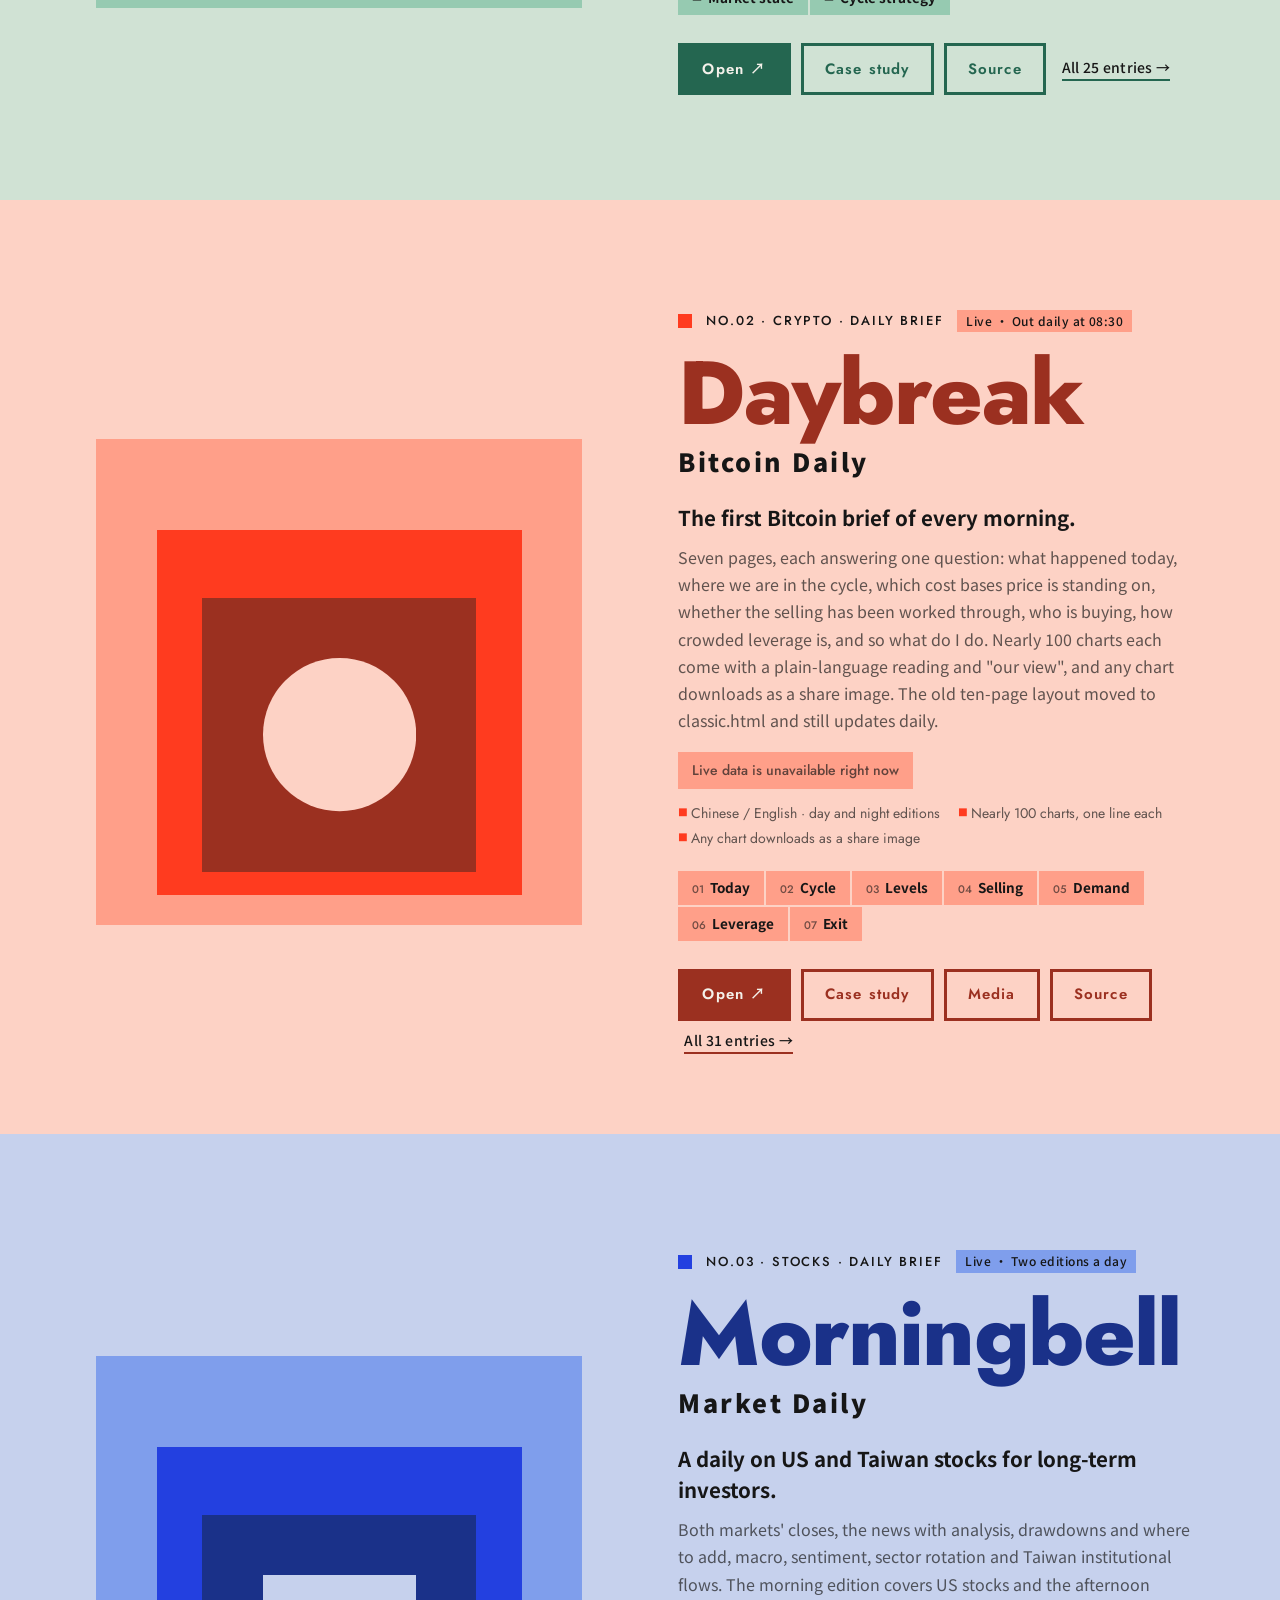
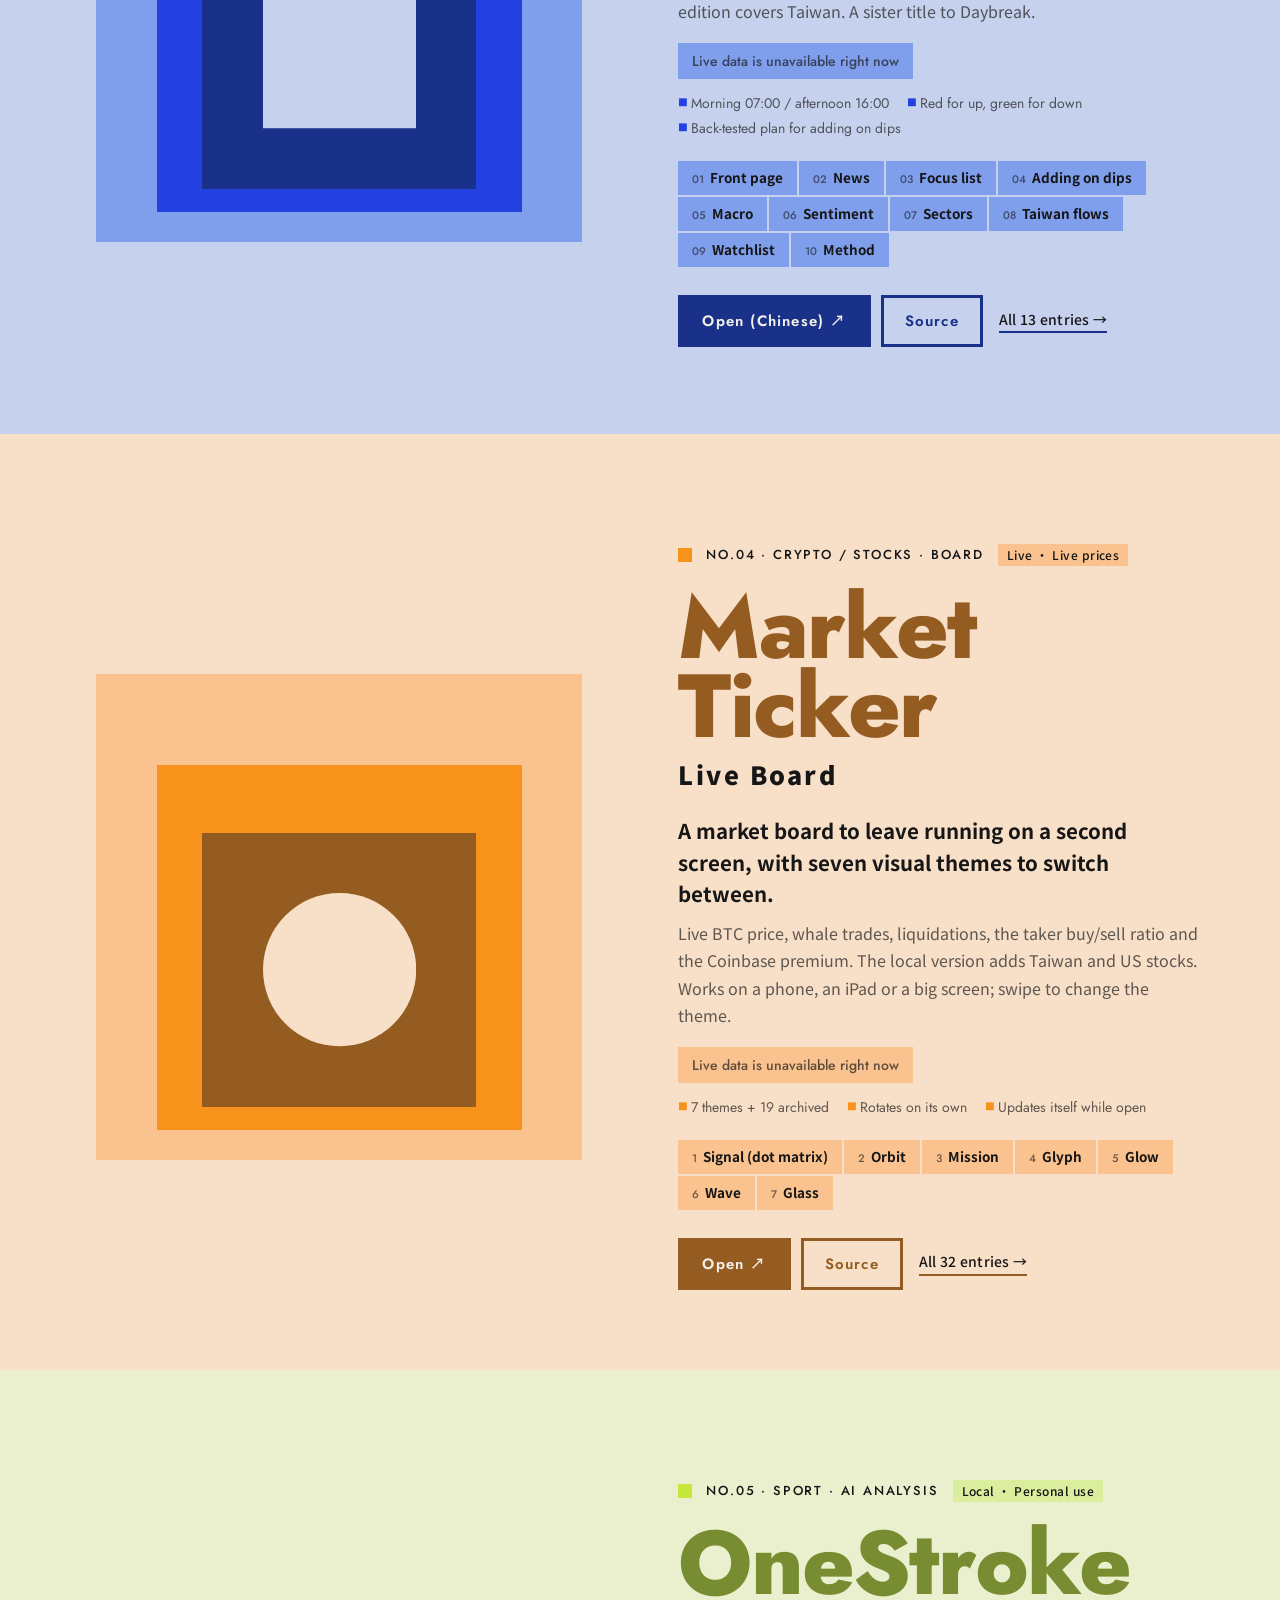
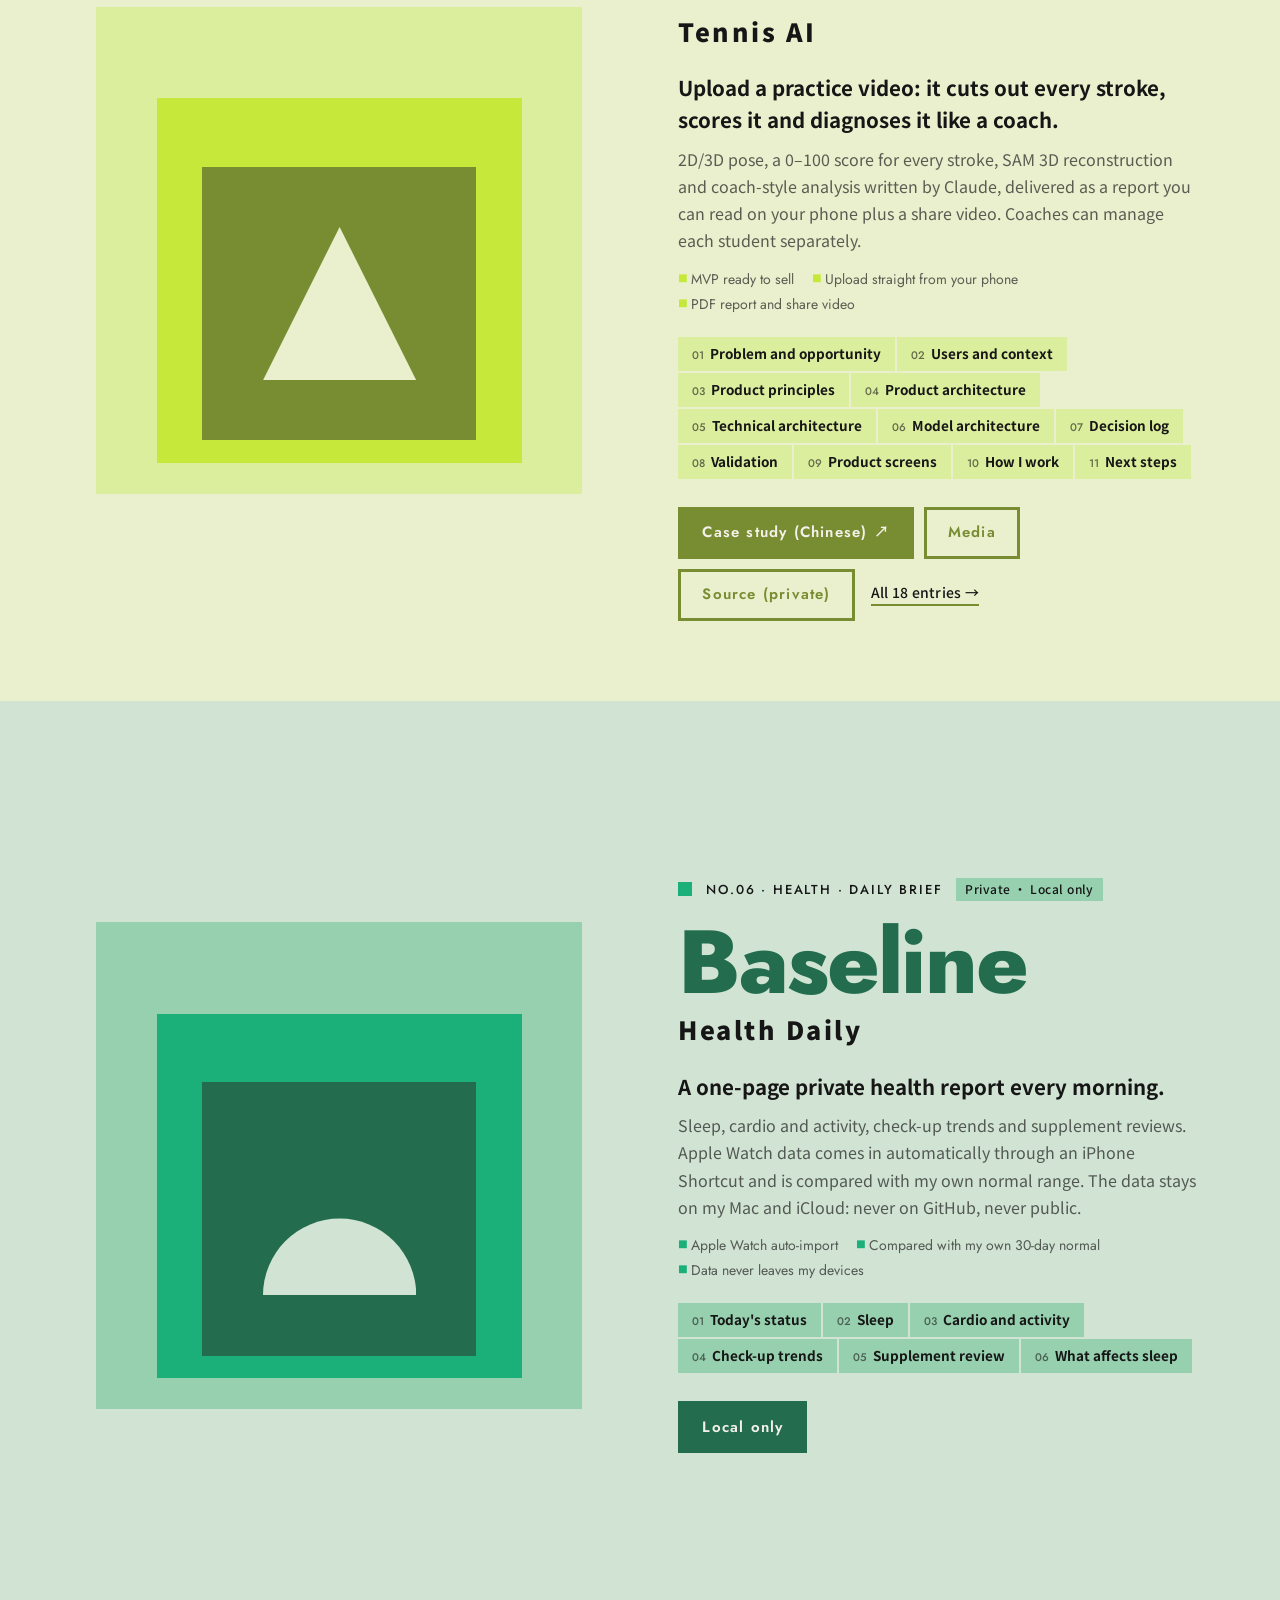
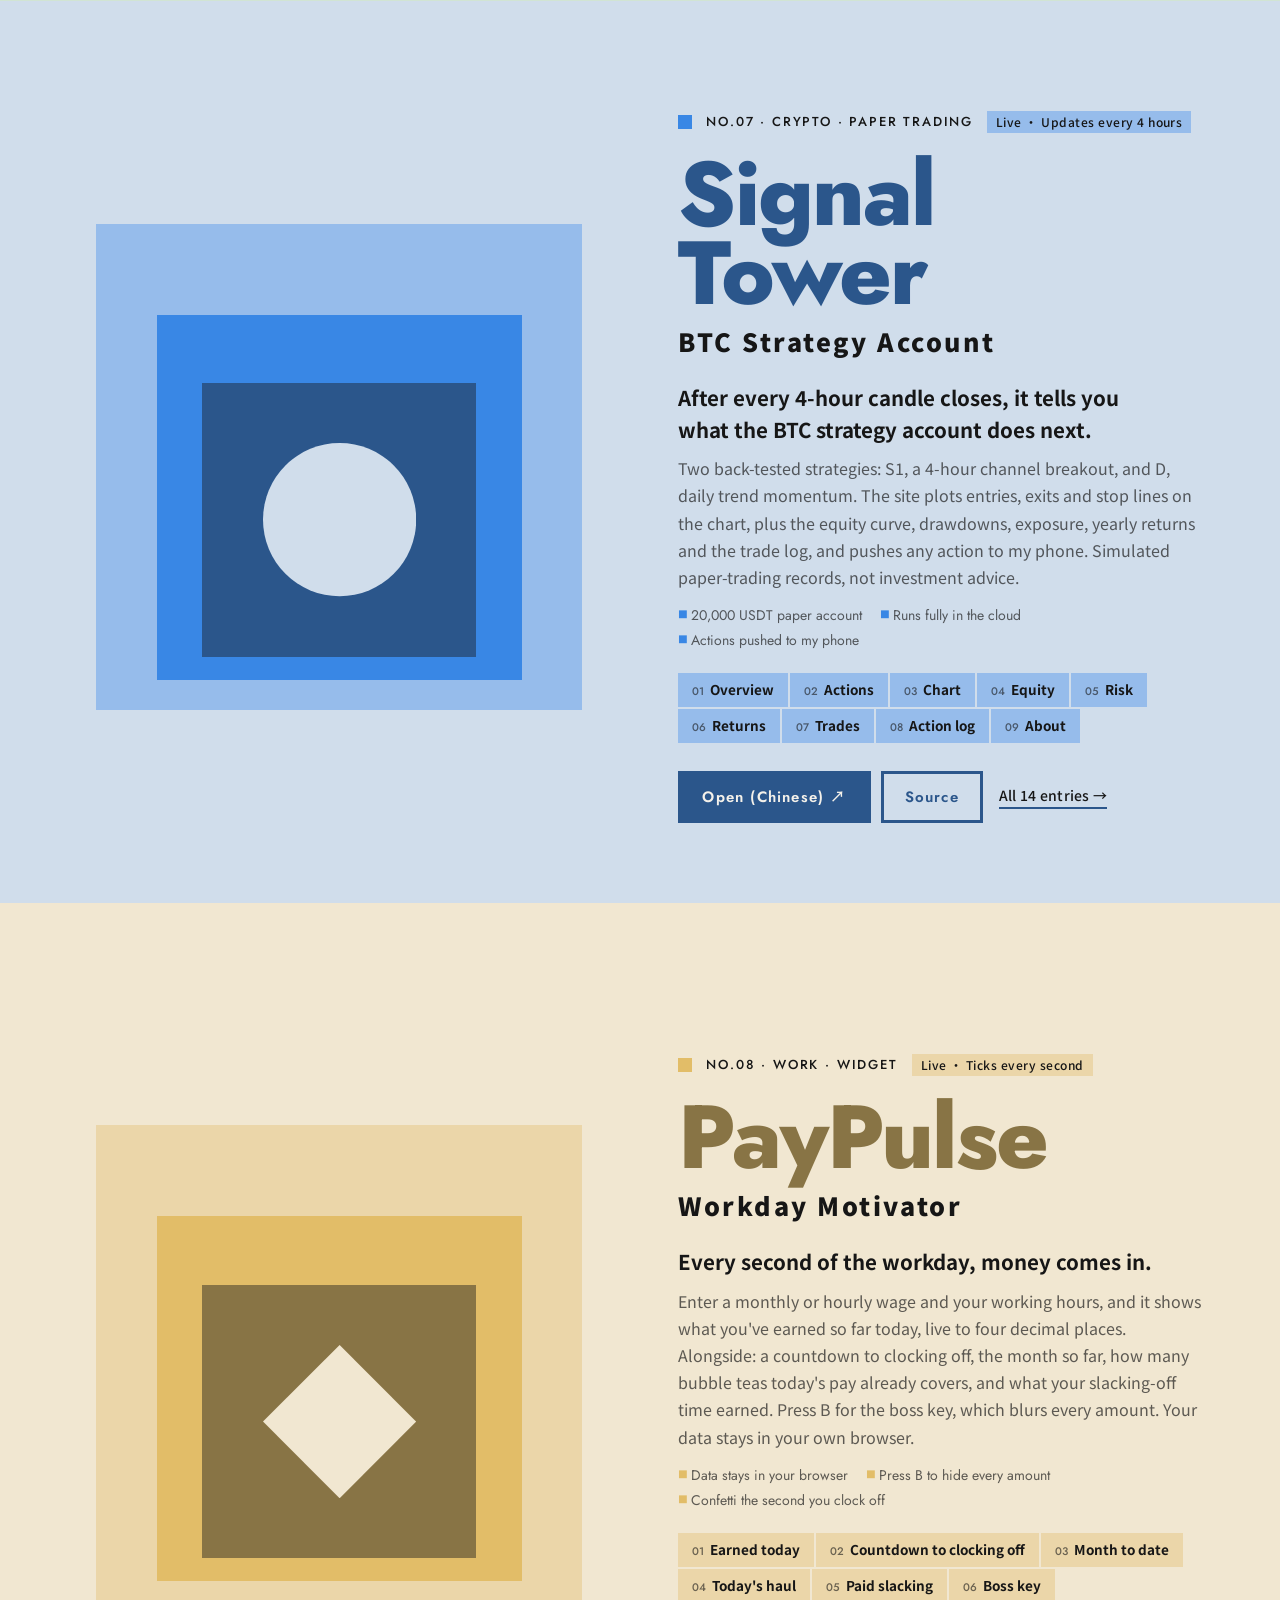
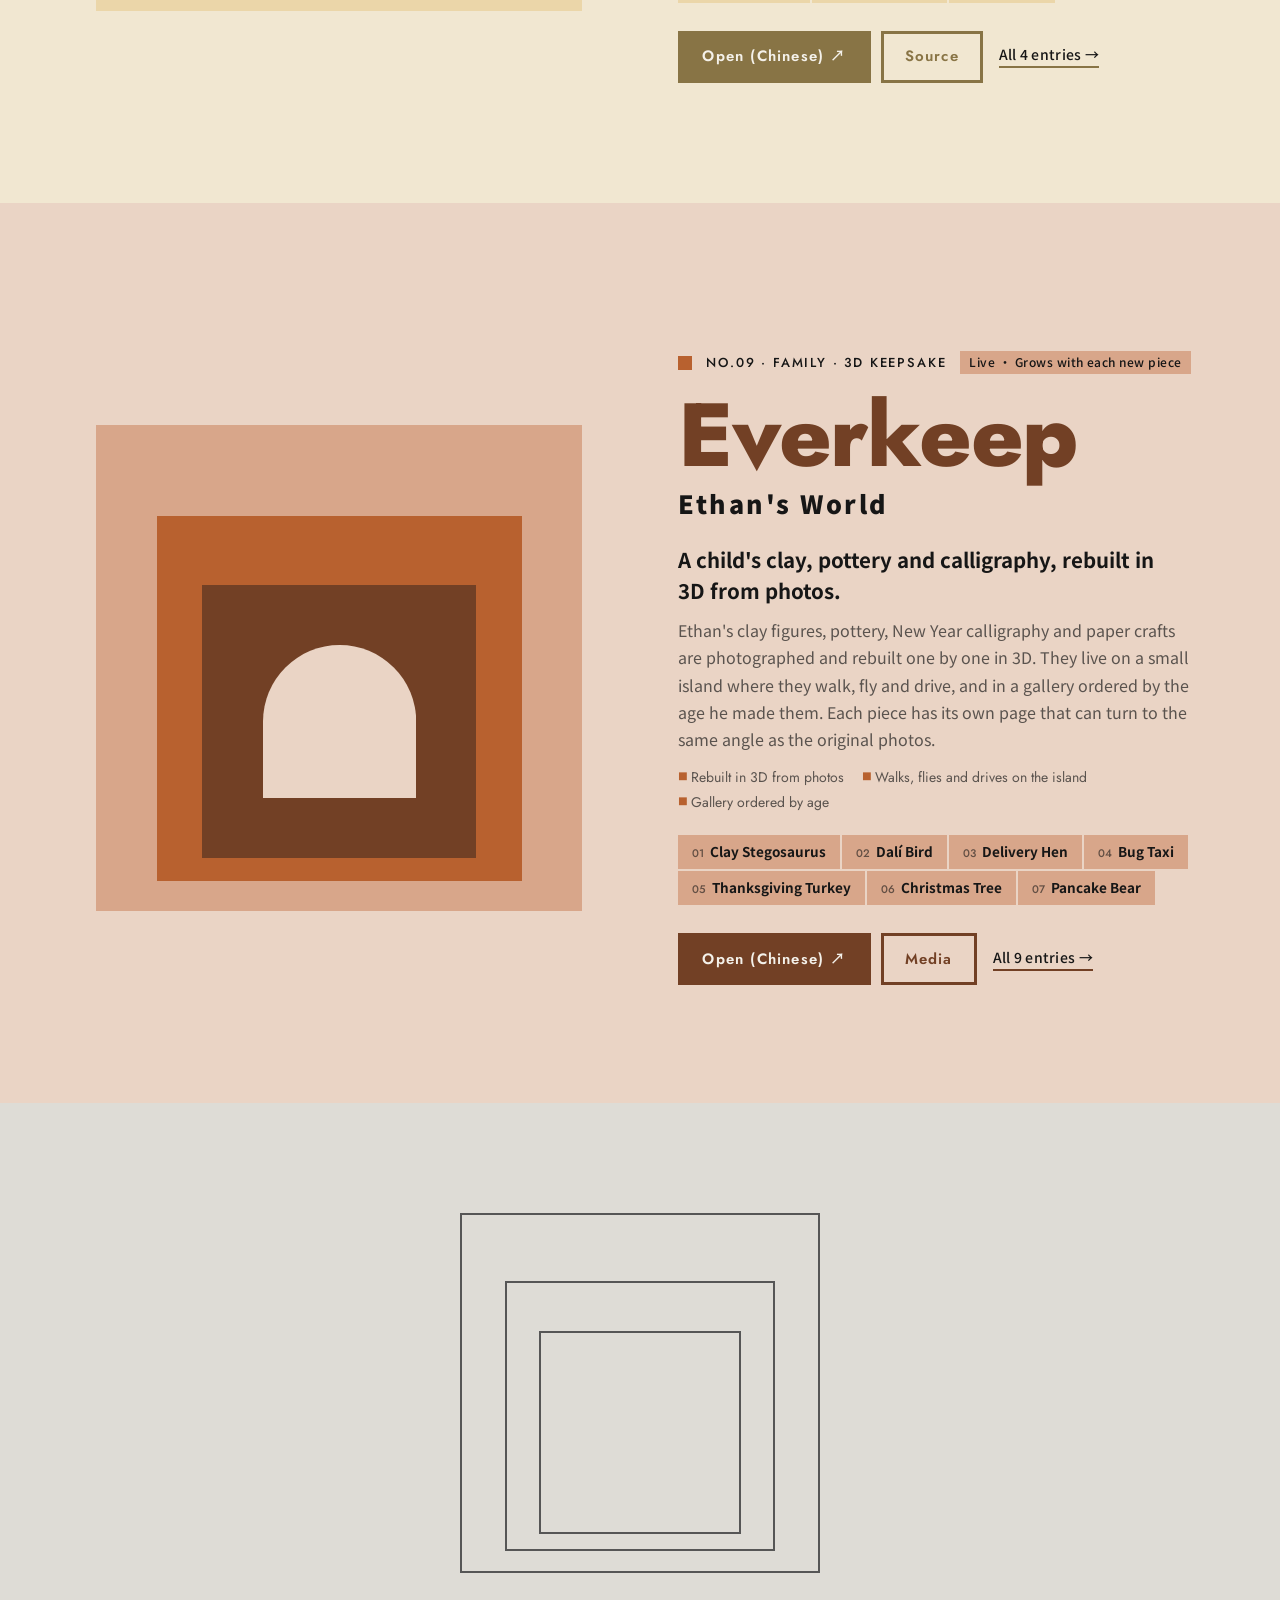
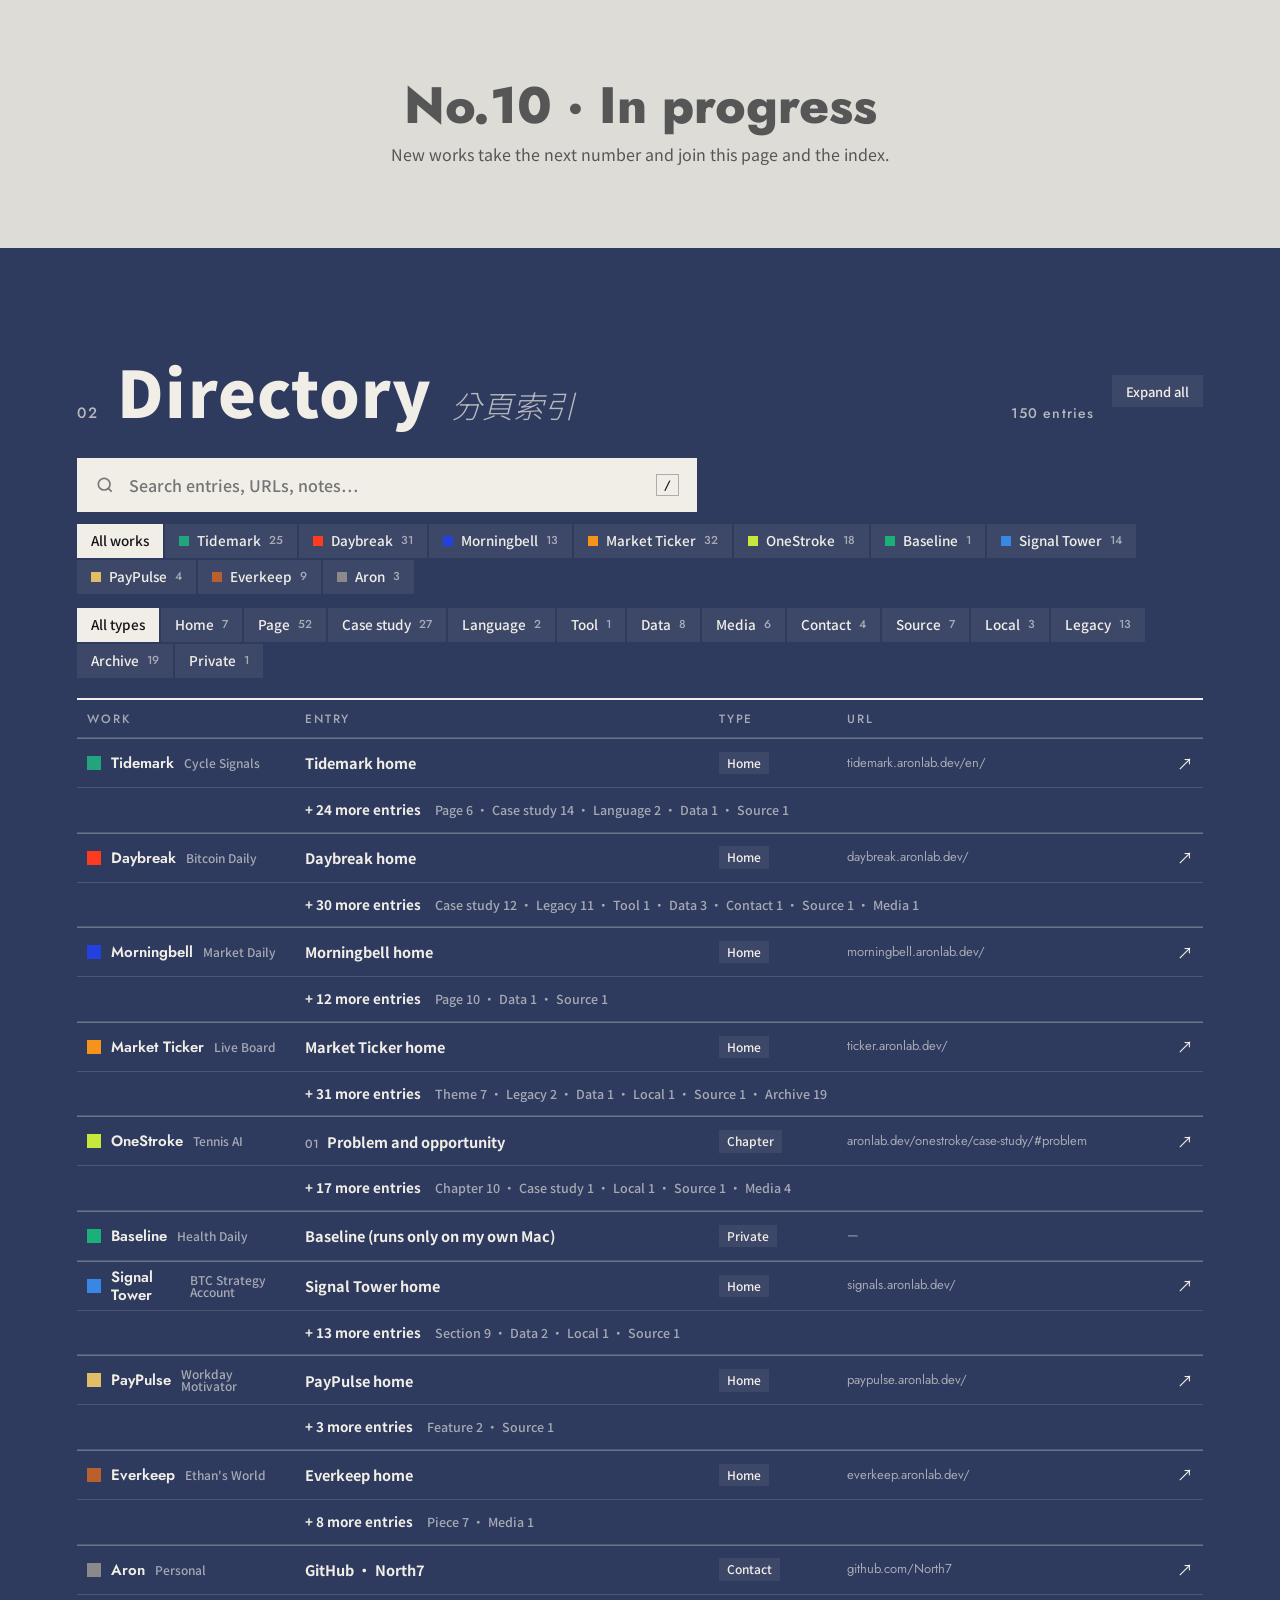
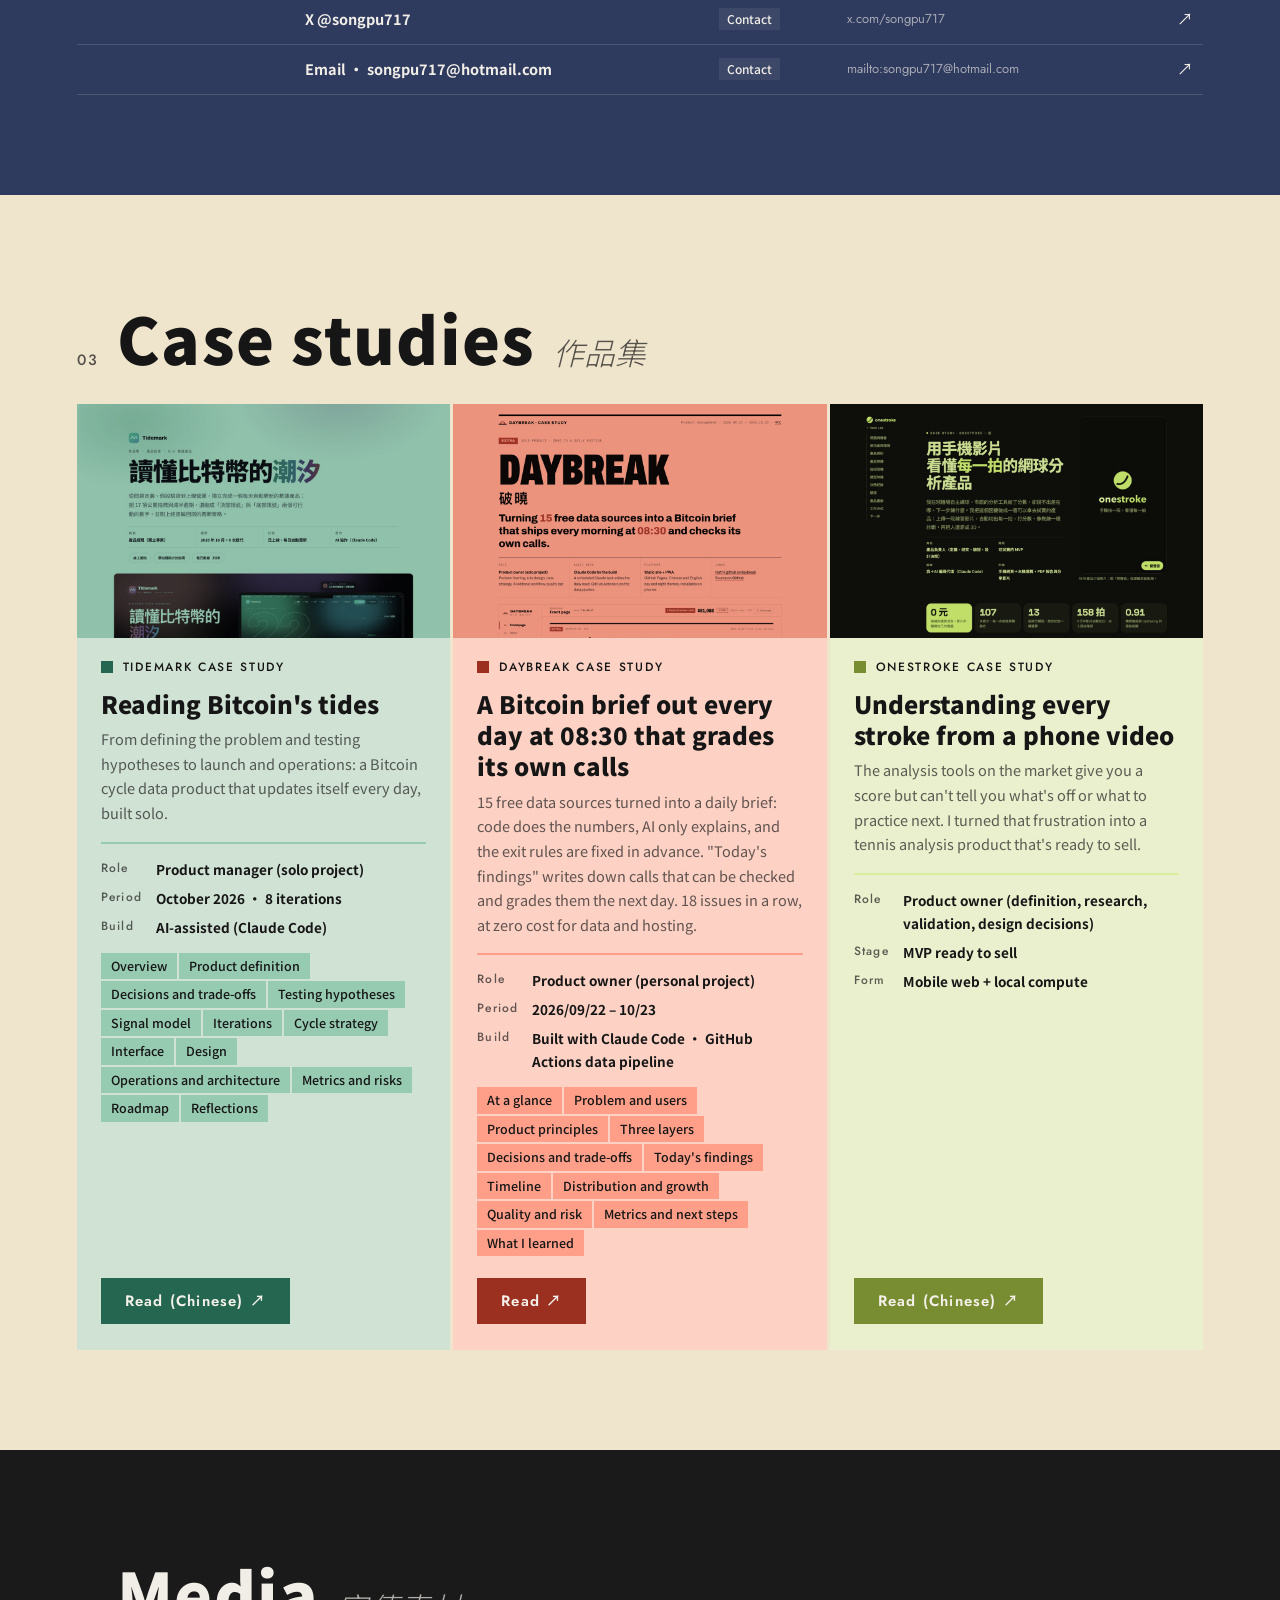
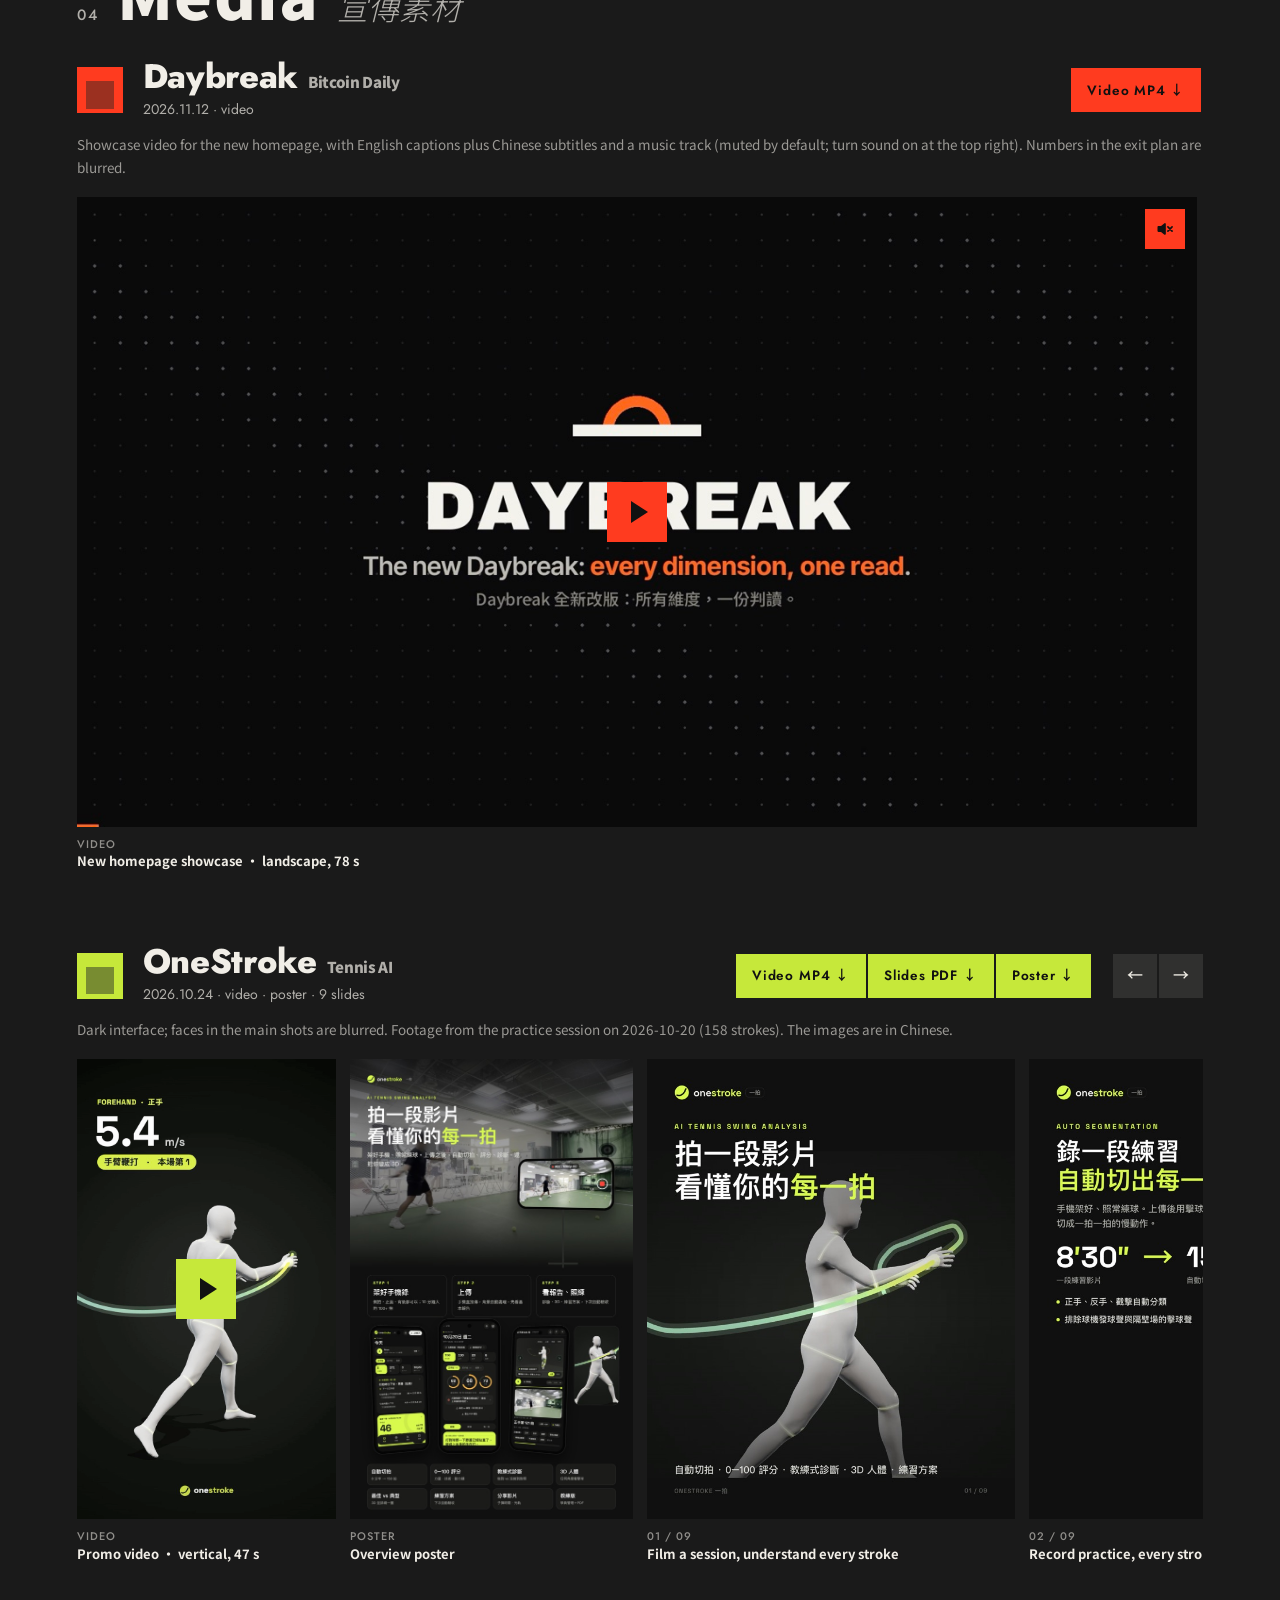
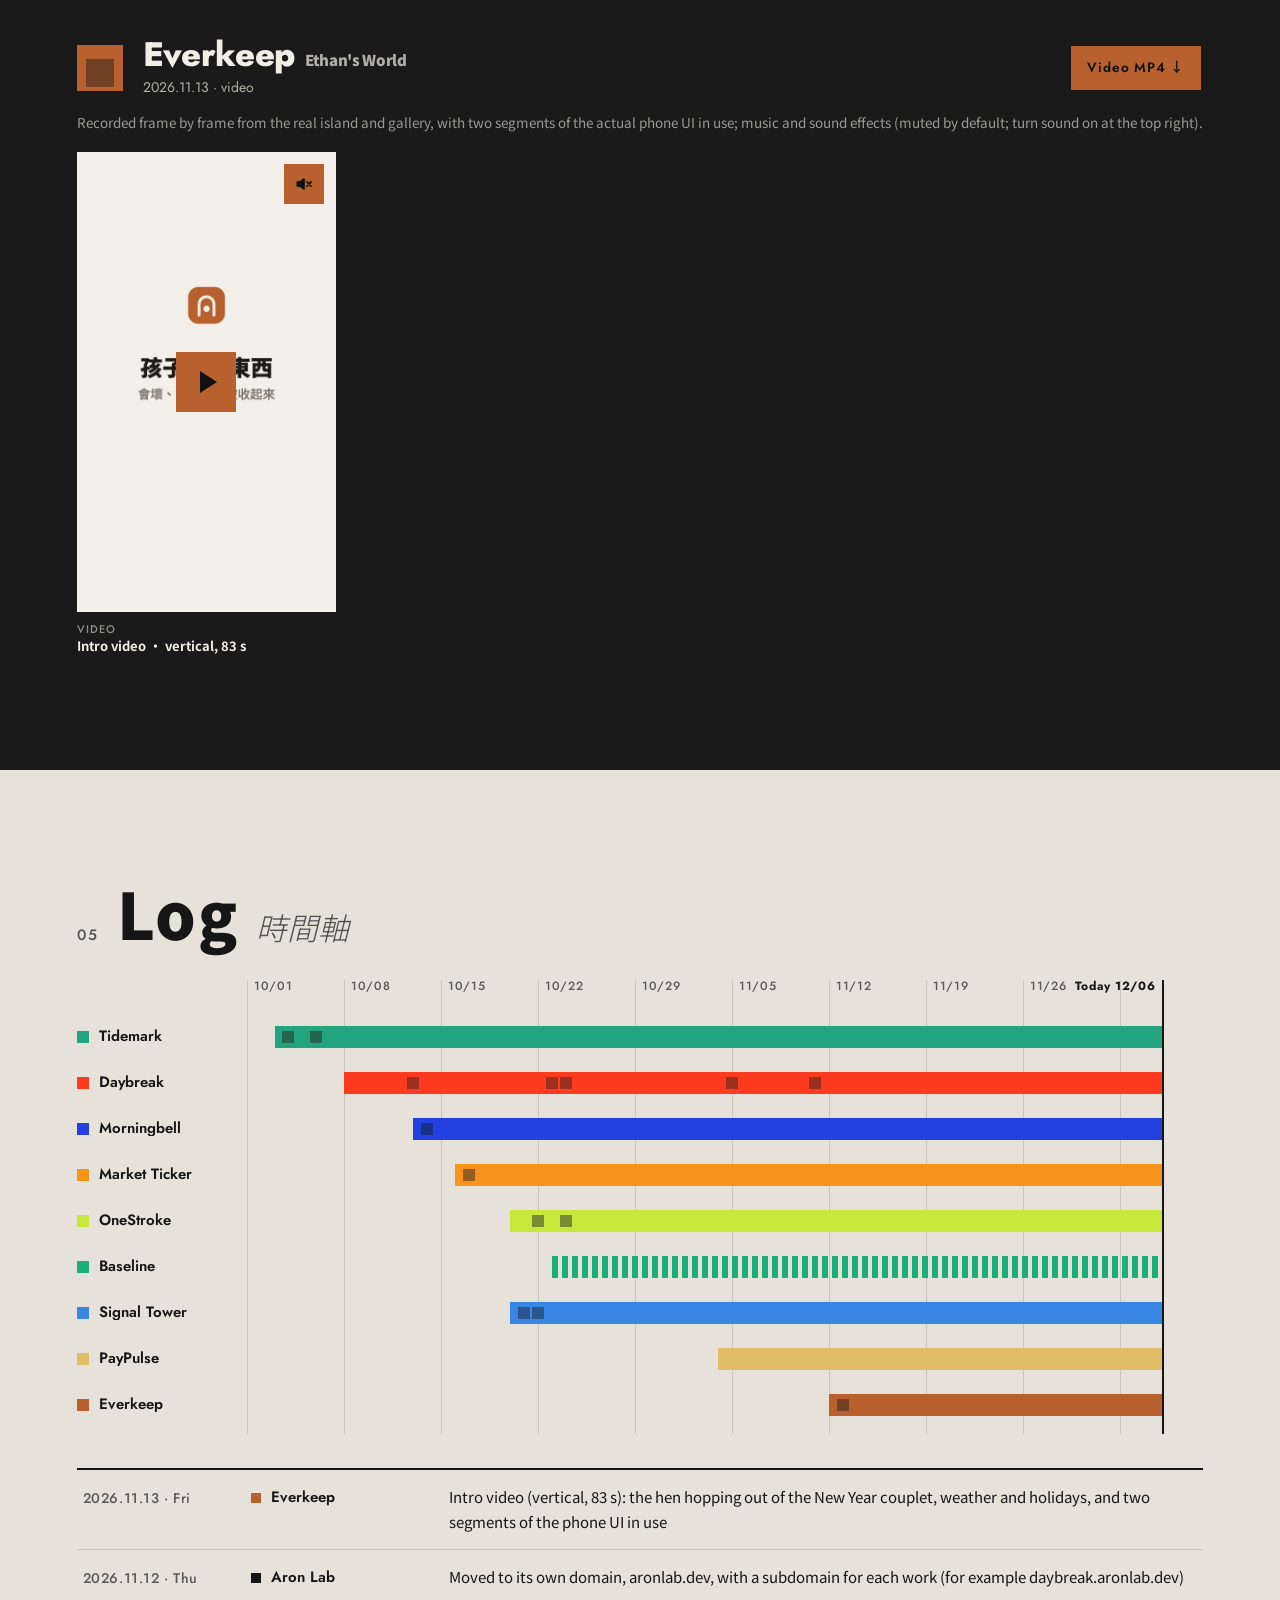
==== commit f770132e: "首屏改版：開場 ARON LAB、由內往外換色、中間換成作品的幾何符號 參考燈箱海報換張的節奏，試做頁挑定「幾何符號＋由內往外＋外框＋開場」： - 開場是 ARON LAB 大標誌（品牌橘），下一張跳" ====
--- a/index.html
+++ b/index.html
@@ -62,10 +62,10 @@
 </header>
 
 <main>
-  <!-- 首屏：向方形致敬，配色依序換成每個作品 -->
+  <!-- 首屏：向方形致敬。開場是 ARON LAB 標誌（品牌橘），之後依序換成每個作品：方形由內往外換色，中間換成那個作品的幾何符號，ARON LAB 移到最外圈上緣 -->
   <section class="hero" id="hero">
     <a class="stage" id="stage" href="#works" aria-label="看目前展示的作品" data-en-label="See the work on show">
-      <div class="sq s1"><div class="sq s2"><div class="sq s3"><h1><svg class="logo" viewBox="0 0 478.25 321" aria-hidden="true"><use href="#logo" width="478.25" height="321"/></svg><span class="wm">ARON LAB</span><small data-en="Personal product lab">個人產品實驗室</small></h1></div></div></div>
+      <div class="sq s1"><p class="band off" id="band" aria-hidden="true"><svg class="logo" viewBox="0 0 478.25 321"><use href="#logo" width="478.25" height="321"/></svg><b>ARON LAB</b><small data-en="Personal product lab">個人產品實驗室</small></p><div class="sq s2"><div class="sq s3"><h1><svg class="logo" viewBox="0 0 478.25 321" aria-hidden="true"><use href="#logo" width="478.25" height="321"/></svg><span class="wm">ARON LAB</span><small data-en="Personal product lab">個人產品實驗室</small></h1><div class="hm" id="hm" aria-hidden="true"></div></div></div></div>
     </a>
     <div class="hero-bar">
       <div class="cap"><p data-en-html="What I need every day,<br>I build into a product.">自己每天要用的，<br>就自己做成產品。</p><span>Homage to the Product, 2026 — after <button type="button" class="egg-link" data-egg>Josef Albers</button></span></div>
--- a/assets/app.css
+++ b/assets/app.css
@@ -45,7 +45,7 @@
 /* 頂欄是實色，顏色跟著底下的色場（app.js 設定 --top-bg、--top-fg）。
    以前桌機用 mix-blend-mode: difference，但那會把 logo 的橘色反相，iOS 捲動時也會留殘影 */
 .top { position: fixed; top: 0; left: 0; right: 0; z-index: 40; display: flex; align-items: center; gap: 28px; height: 60px; padding: 0 28px; background: var(--top-bg, var(--base)); color: var(--top-fg, var(--tx)); transition: background-color .25s, color .25s, --pc 1.4s cubic-bezier(.4,0,.2,1); }
-.top.over-hero { --top-bg: var(--t1); --top-fg: var(--tx); transition: --pc 1.4s cubic-bezier(.4,0,.2,1); }
+.top.over-hero { --top-bg: var(--t1); --top-fg: var(--tx); transition: --pc .75s cubic-bezier(.4,0,.2,1) .52s; }
 .brand { display: flex; align-items: center; gap: 12px; margin-right: auto; font: 700 17px/1 var(--geo); letter-spacing: .16em; white-space: nowrap; }
 /* logo：A 用文字色；橫槓（游標）平常是品牌橘，看到哪個作品就換成那個作品的顏色 */
 .logo { display: block; flex: none; overflow: visible; }
@@ -64,9 +64,55 @@
 html[lang="en"] .hero h1 small { letter-spacing: .3em; }
 
 /* ── 首屏 ── */
-.hero { --pc: #22A57F; position: relative; height: 100svh; min-height: 660px; background: var(--t1); overflow: hidden; transition: --pc 1.4s cubic-bezier(.4,0,.2,1); }
+.hero { --pc: #F5801C; position: relative; height: 100svh; min-height: 660px; background: var(--t1); overflow: hidden; transition: --pc .75s cubic-bezier(.4,0,.2,1) .4s; }
 .hero .stage { position: absolute; left: 50%; top: 47%; width: min(64vh, 70vw); transform: translate(-50%, -50%); display: block; }
 .hero .s1 { background: var(--t2); } .hero .s2 { background: var(--t3); } .hero .s3 { background: var(--t4); display: grid; place-items: center; }
+/* 換作品時由內往外換色（2026-11-14，參考燈箱海報換張的節奏）：最裡面的方形先換，外面兩圈接著，整片背景和頂欄最後，前後約 1.3 秒 */
+.hero .sq { transition: --pc .7s cubic-bezier(.4,0,.2,1); }
+.hero .s2 { transition-delay: .13s; } .hero .s1 { transition-delay: .26s; }
+/* ARON LAB 常駐在最外圈上緣：Albers 的方形往下偏，上緣那條色帶最寬（方形寬度的 18.75%）；開場那張中間已經是大標誌，這條先收起來 */
+.hero .s1 { container-type: inline-size; }
+.band { position: absolute; left: 0; right: 0; top: 0; height: 18.75%; margin: 0; display: flex; align-items: center; justify-content: center; gap: 2.2cqw; color: var(--t4); font: 800 4.6cqw/1 var(--geo); letter-spacing: .2em; white-space: nowrap; transition: opacity .4s; }
+.band .logo { width: 6.6cqw; height: 4.4cqw; --logo-a: var(--t4); --logo-bar: var(--t3); }
+.band b { margin-right: -.2em; }
+.band small { margin-left: 1.2cqw; font: 500 max(9px, 2.2cqw)/1 var(--cjk); letter-spacing: .3em; }
+html[lang="en"] .band small { letter-spacing: .14em; }
+.band.off { opacity: 0; }
+/* 中間：開場是 ARON LAB 標誌；換到作品時換成那個作品的幾何符號（平塗的小圖形＋一個動作，圖形寫在 app.js 的 MARKS）。h1 一直留在頁面上，只是看不見 */
+.hero .s3 h1, .hm { transition: opacity .3s; }
+.hero .s3.show-mark h1, .hero .s3:not(.show-mark) .hm, .hero .s3.out h1, .hero .s3.out .hm { opacity: 0; }
+.hm { position: absolute; inset: 13%; pointer-events: none; }
+.hm svg { display: block; width: 100%; height: 100%; overflow: visible; }
+.hm1 { fill: var(--t1); } .hm2 { fill: var(--t2); }
+.ho1 { fill: none; stroke: var(--t1); } .ho2 { fill: none; stroke: var(--t2); }
+.hm-rg, .hm-coin, .hm-ring, .hm-br { transform-box: fill-box; transform-origin: center; }
+.hm-sw { stroke-dasharray: 100; }
+@media (prefers-reduced-motion: no-preference) {
+  .hm svg { animation: hmIn .5s cubic-bezier(.2,.7,.2,1) both; }
+  @keyframes hmIn { from { opacity: 0; transform: scale(.9); } }
+  .hm-ta { animation: hmTide 4s ease-in-out infinite; } .hm-tb { animation: hmTide 4s ease-in-out -2s infinite; }
+  @keyframes hmTide { 50% { transform: translateY(-6px); } }
+  .hm-sun { animation: hmSun 1.4s cubic-bezier(.2,.7,.2,1) .1s both; }
+  @keyframes hmSun { from { transform: translateY(26px); } }
+  .hm-rg { animation: hmRing 2.4s ease-out infinite; } .hm-rg.d2 { animation-delay: -.8s; } .hm-rg.d3 { animation-delay: -1.6s; }
+  @keyframes hmRing { from { transform: scale(1); opacity: 1; } to { transform: scale(3.3); opacity: 0; } }
+  .hm-tape { animation: hmTape 6s linear infinite; }
+  @keyframes hmTape { to { transform: translateX(-80px); } }
+  .hm-sw { animation: hmSwing 2.8s cubic-bezier(.5,0,.2,1) infinite; }
+  @keyframes hmSwing { 0% { stroke-dashoffset: 100; } 45%, 75% { stroke-dashoffset: 0; } 100% { stroke-dashoffset: -100; } }
+  .hm-bd { animation: hmSlide 6s ease-in-out infinite alternate; }
+  @keyframes hmSlide { to { transform: translateX(60px); } }
+  .hm-sb { animation: hmSig 2.4s ease-in-out infinite; }
+  @keyframes hmSig { 0%, 100% { opacity: .3; } 25%, 60% { opacity: 1; } }
+  .hm-coin { animation: hmBeat 1s ease-out infinite; }
+  @keyframes hmBeat { 0% { transform: scale(1.14); } 45%, 100% { transform: scale(1); } }
+  .hm-ring { animation: hmRipple 1s ease-out infinite; }
+  @keyframes hmRipple { from { transform: scale(1); opacity: .9; } to { transform: scale(1.9); opacity: 0; } }
+  .hm-hop { animation: hmHop .9s cubic-bezier(.3,0,.3,1) infinite alternate; }
+  @keyframes hmHop { to { transform: translateY(-14px); } }
+  .hm-br { animation: hmBreath 3.2s ease-in-out infinite; }
+  @keyframes hmBreath { 50% { transform: scale(.88); } }
+}
 .hero h1 { margin: 0; text-align: center; color: var(--t1); font: 800 clamp(17px, 2.8vh, 32px)/1 var(--geo); letter-spacing: .2em; }
 /* 首屏的 logo 跟著色場：A 和橫槓都用最淺的色階，和方形是同一組顏色 */
 .hero h1 .logo { width: clamp(72px, 13vh, 150px); height: clamp(48px, 8.7vh, 100px); margin: 0 auto clamp(14px, 2.4vh, 26px); --logo-a: var(--t1); --logo-bar: var(--t2); }
@@ -86,7 +132,8 @@
 .now .nm { display: block; margin-top: 6px; font: 700 22px/1.2 var(--geo); }
 .now .nm:hover { text-decoration: underline; text-decoration-thickness: 2px; text-underline-offset: 4px; }
 .live-line b { font-weight: 700; color: var(--tx); }
-.live-line { display: block; min-height: 1.5em; margin-top: 2px; font: 500 14px/1.5 var(--geo); color: var(--tx2); }
+.live-line { display: block; min-height: 1.5em; margin-top: 2px; font: 500 14px/1.5 var(--geo); color: var(--tx2); transition: opacity .3s; }
+.live-line.hide { opacity: 0; }
 .dots { display: flex; gap: 6px; justify-content: flex-end; margin-top: 10px; }
 .dots button { width: 14px; height: 14px; padding: 0; border: 2px solid var(--t4); background: transparent; cursor: pointer; }
 .dots button.on { background: var(--t4); }
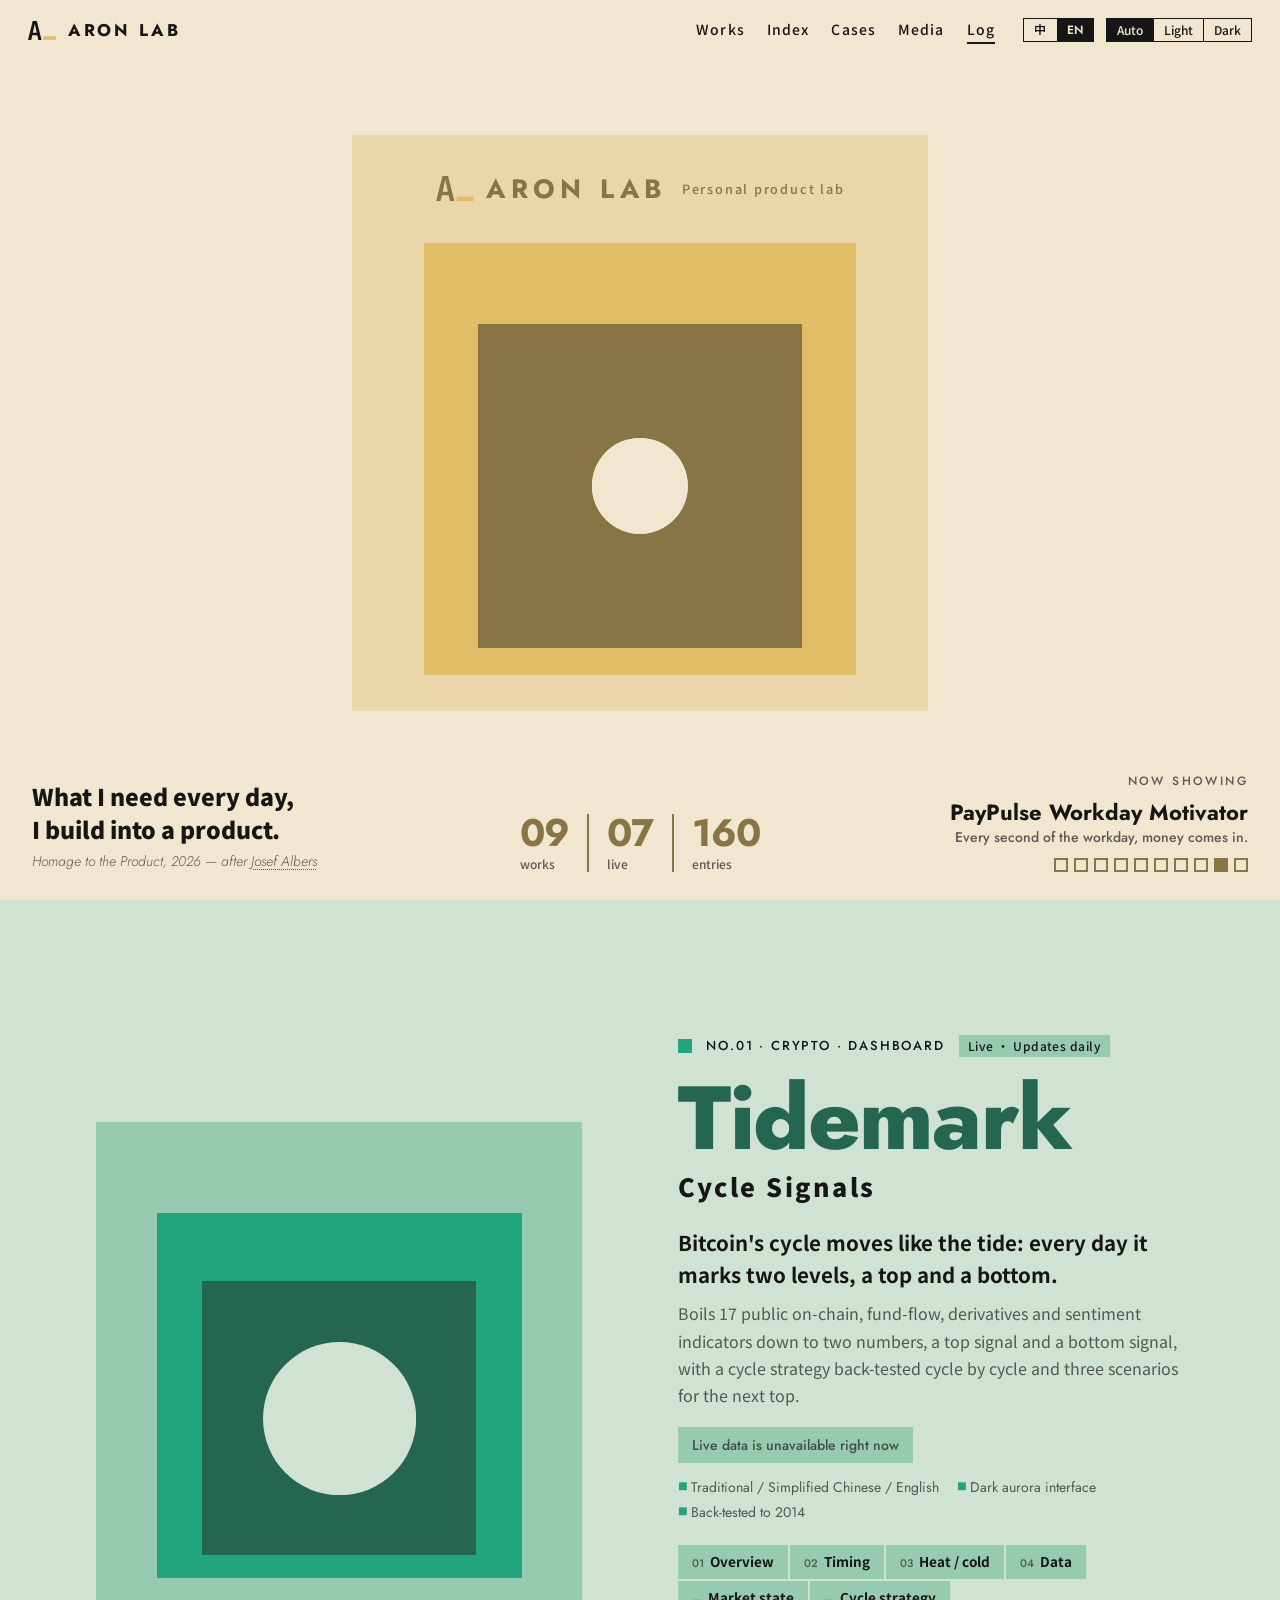
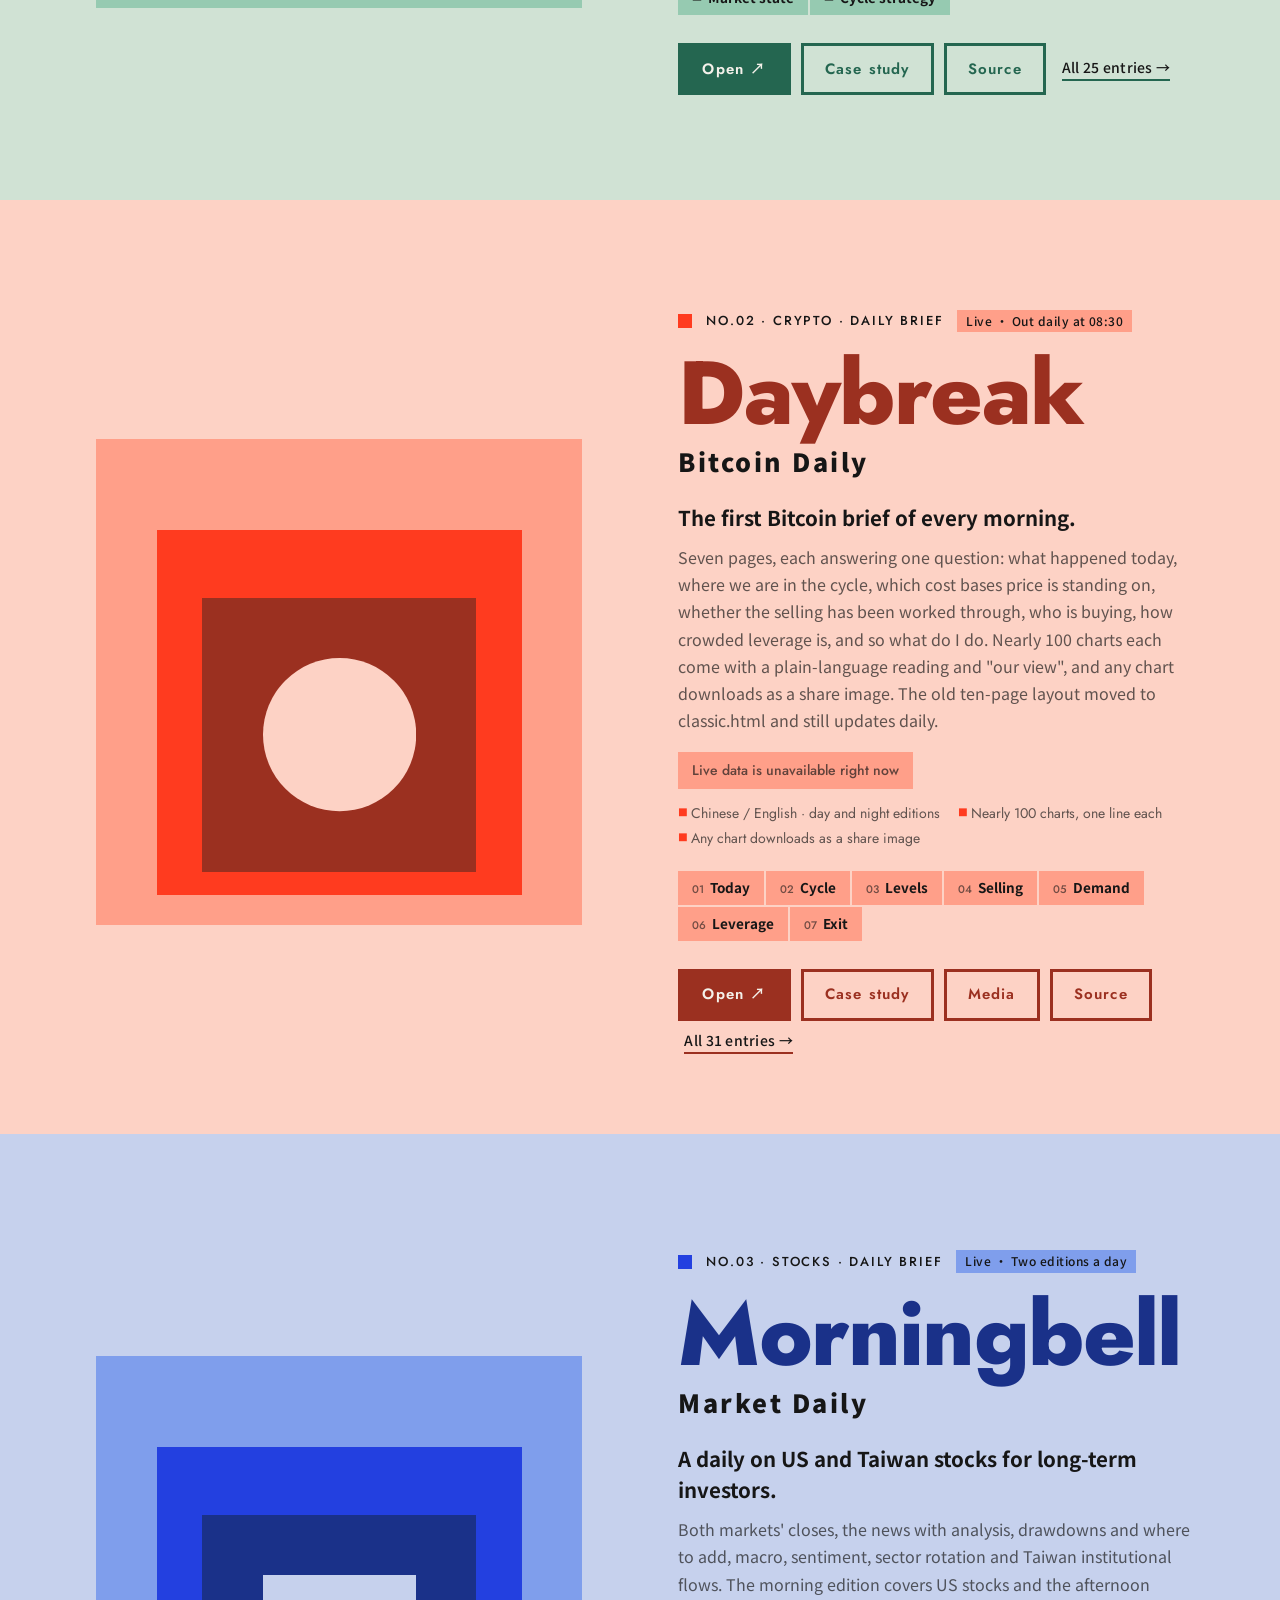
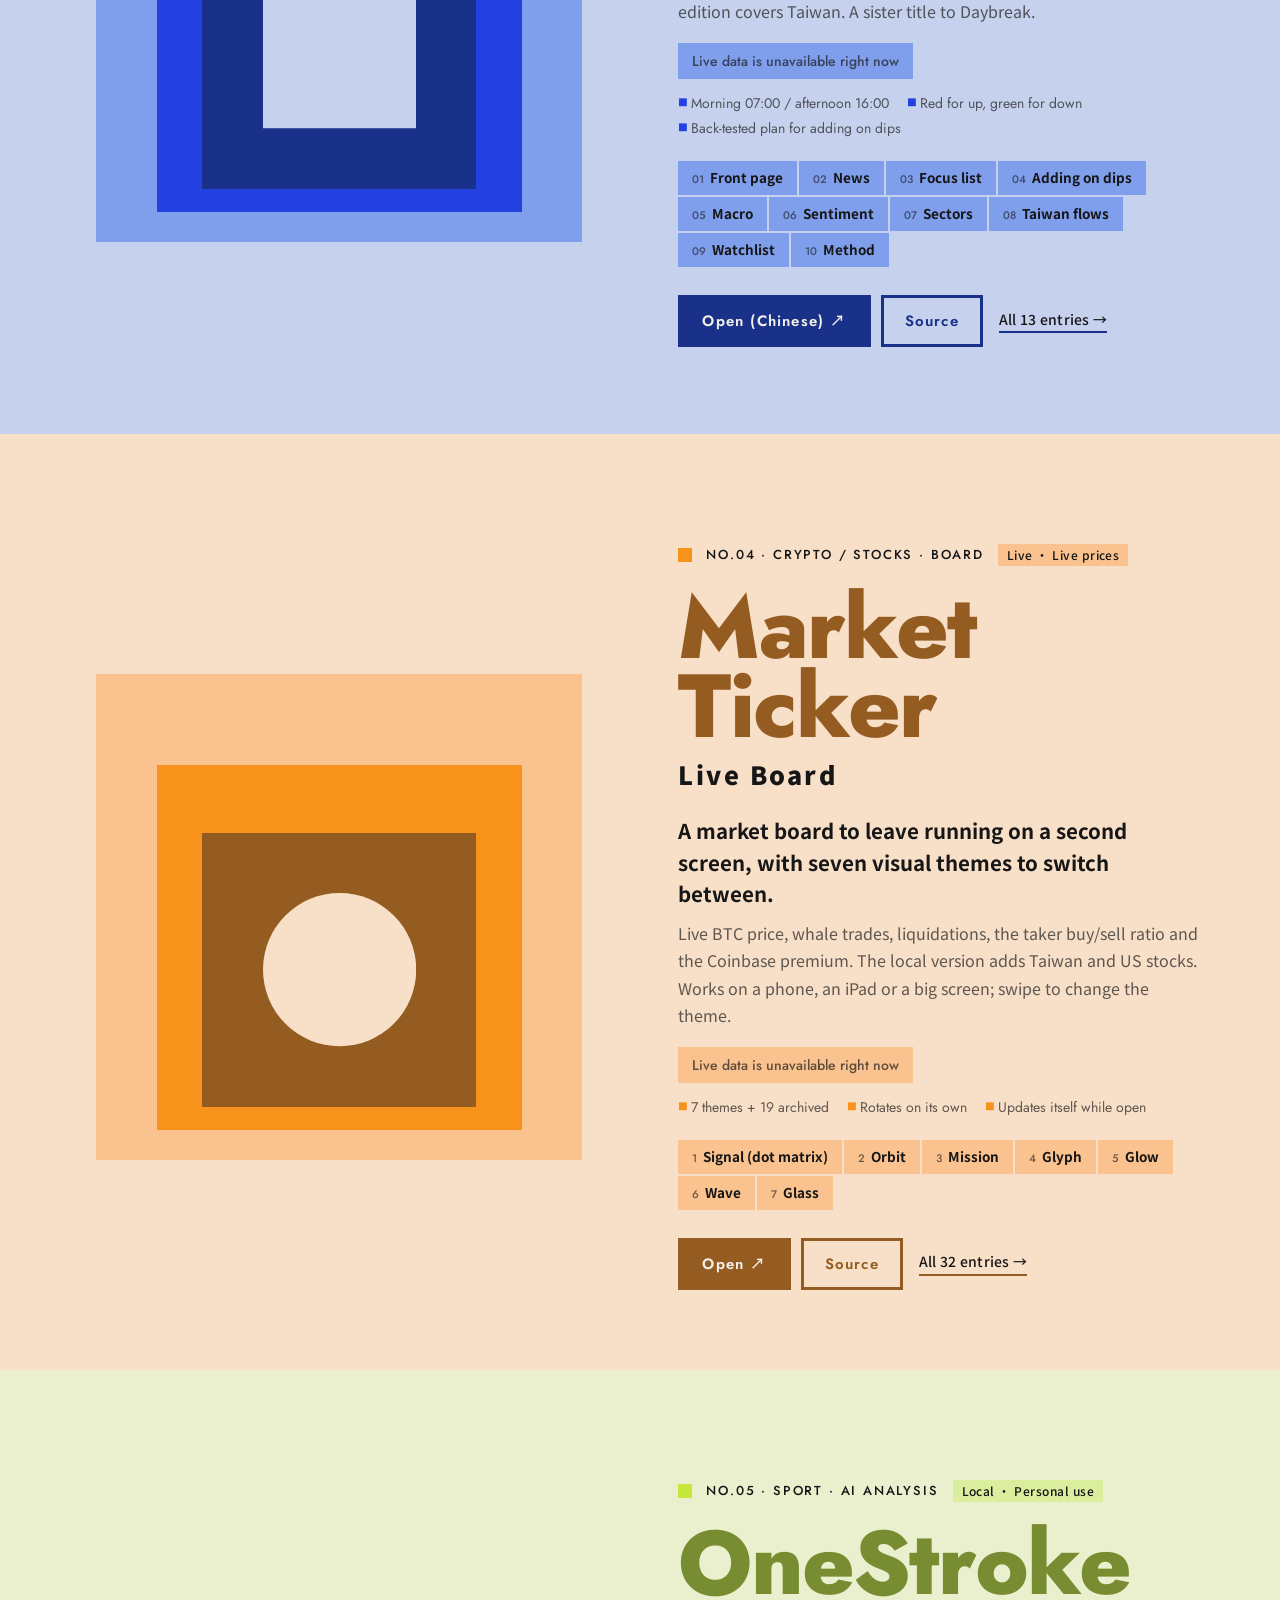
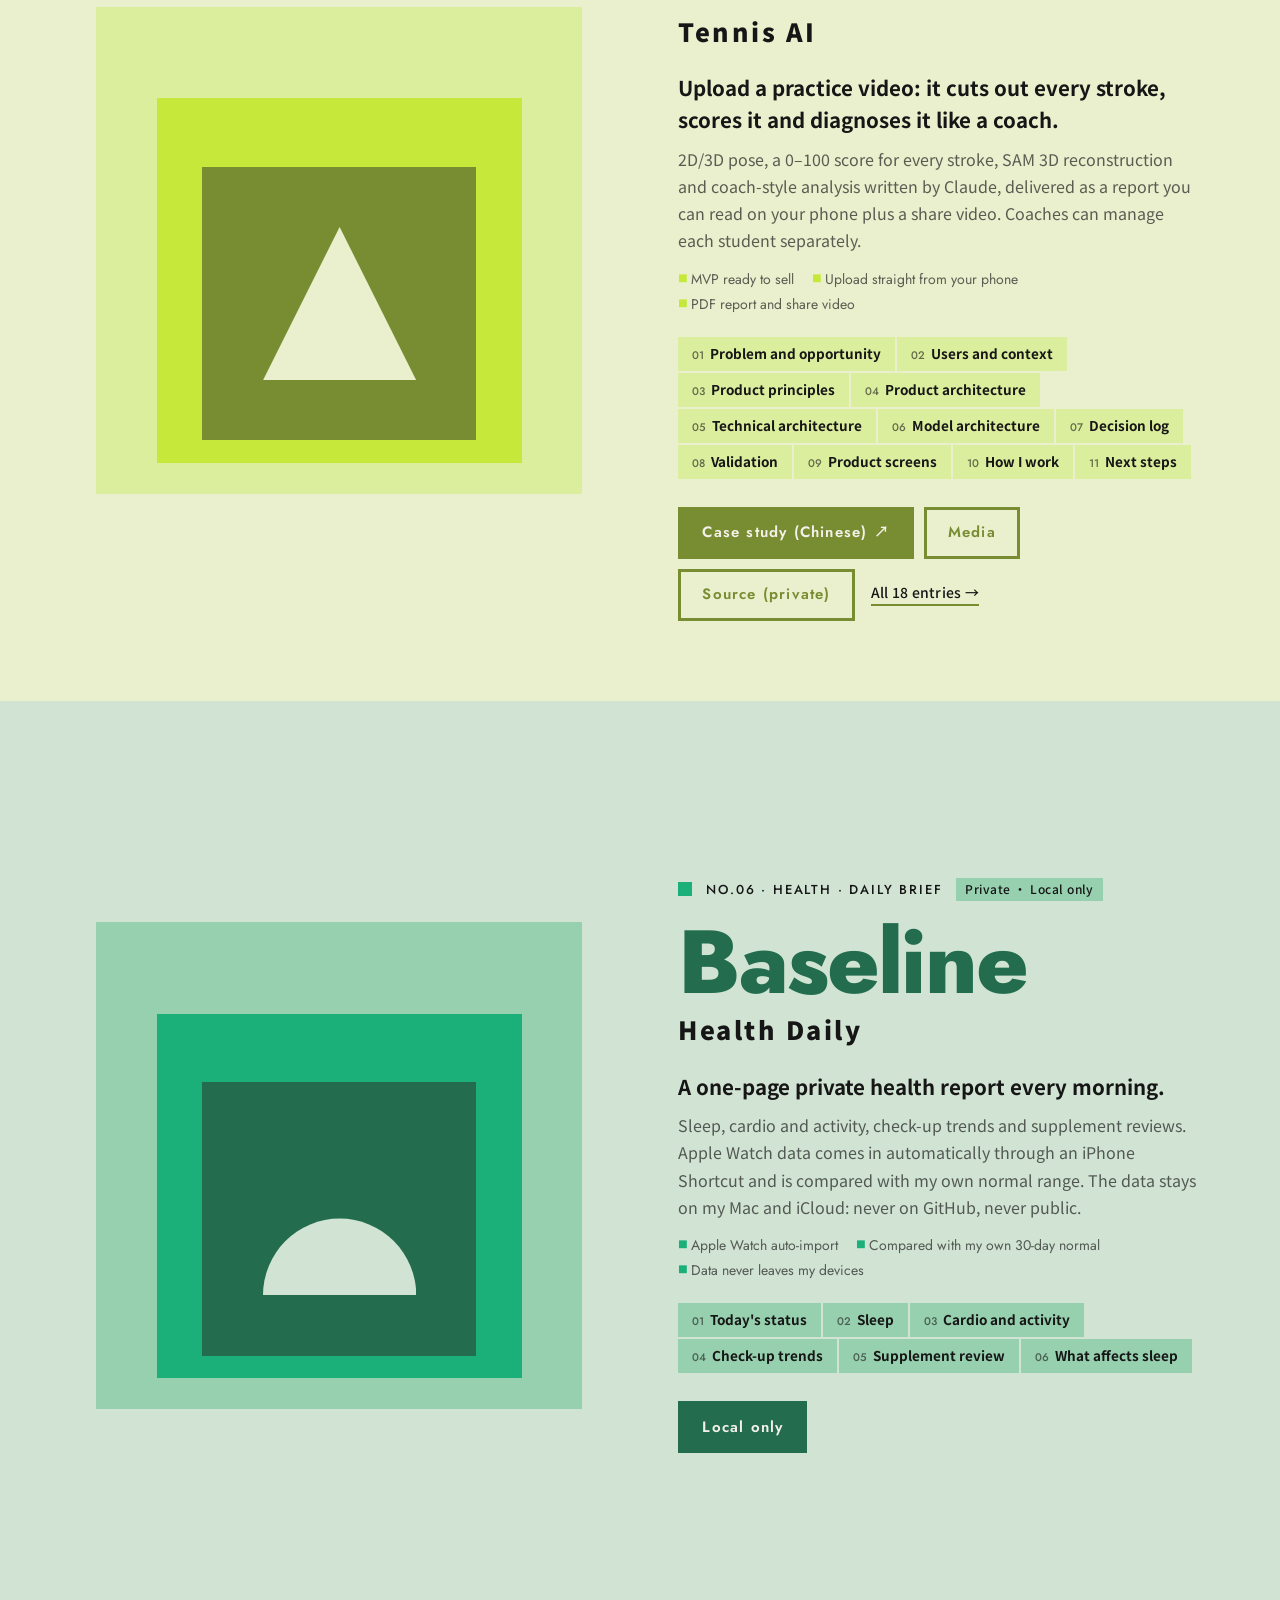
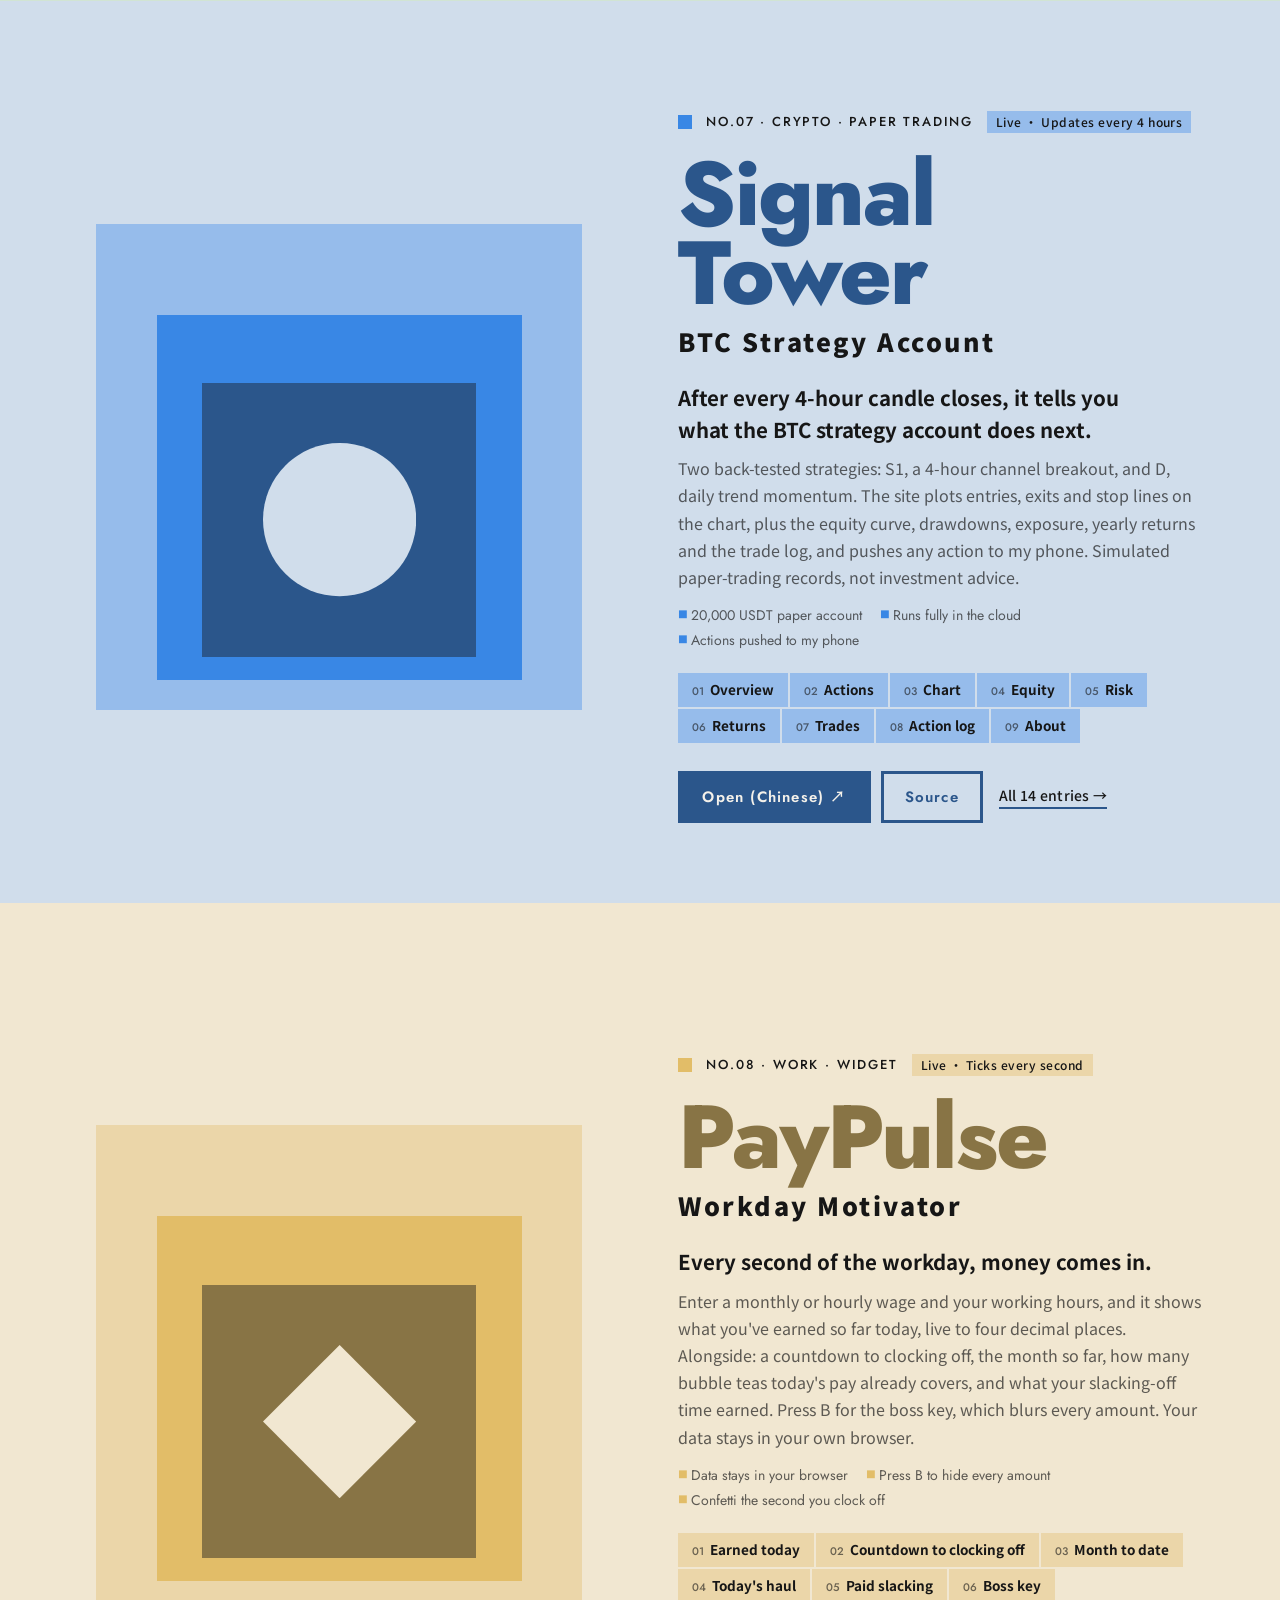
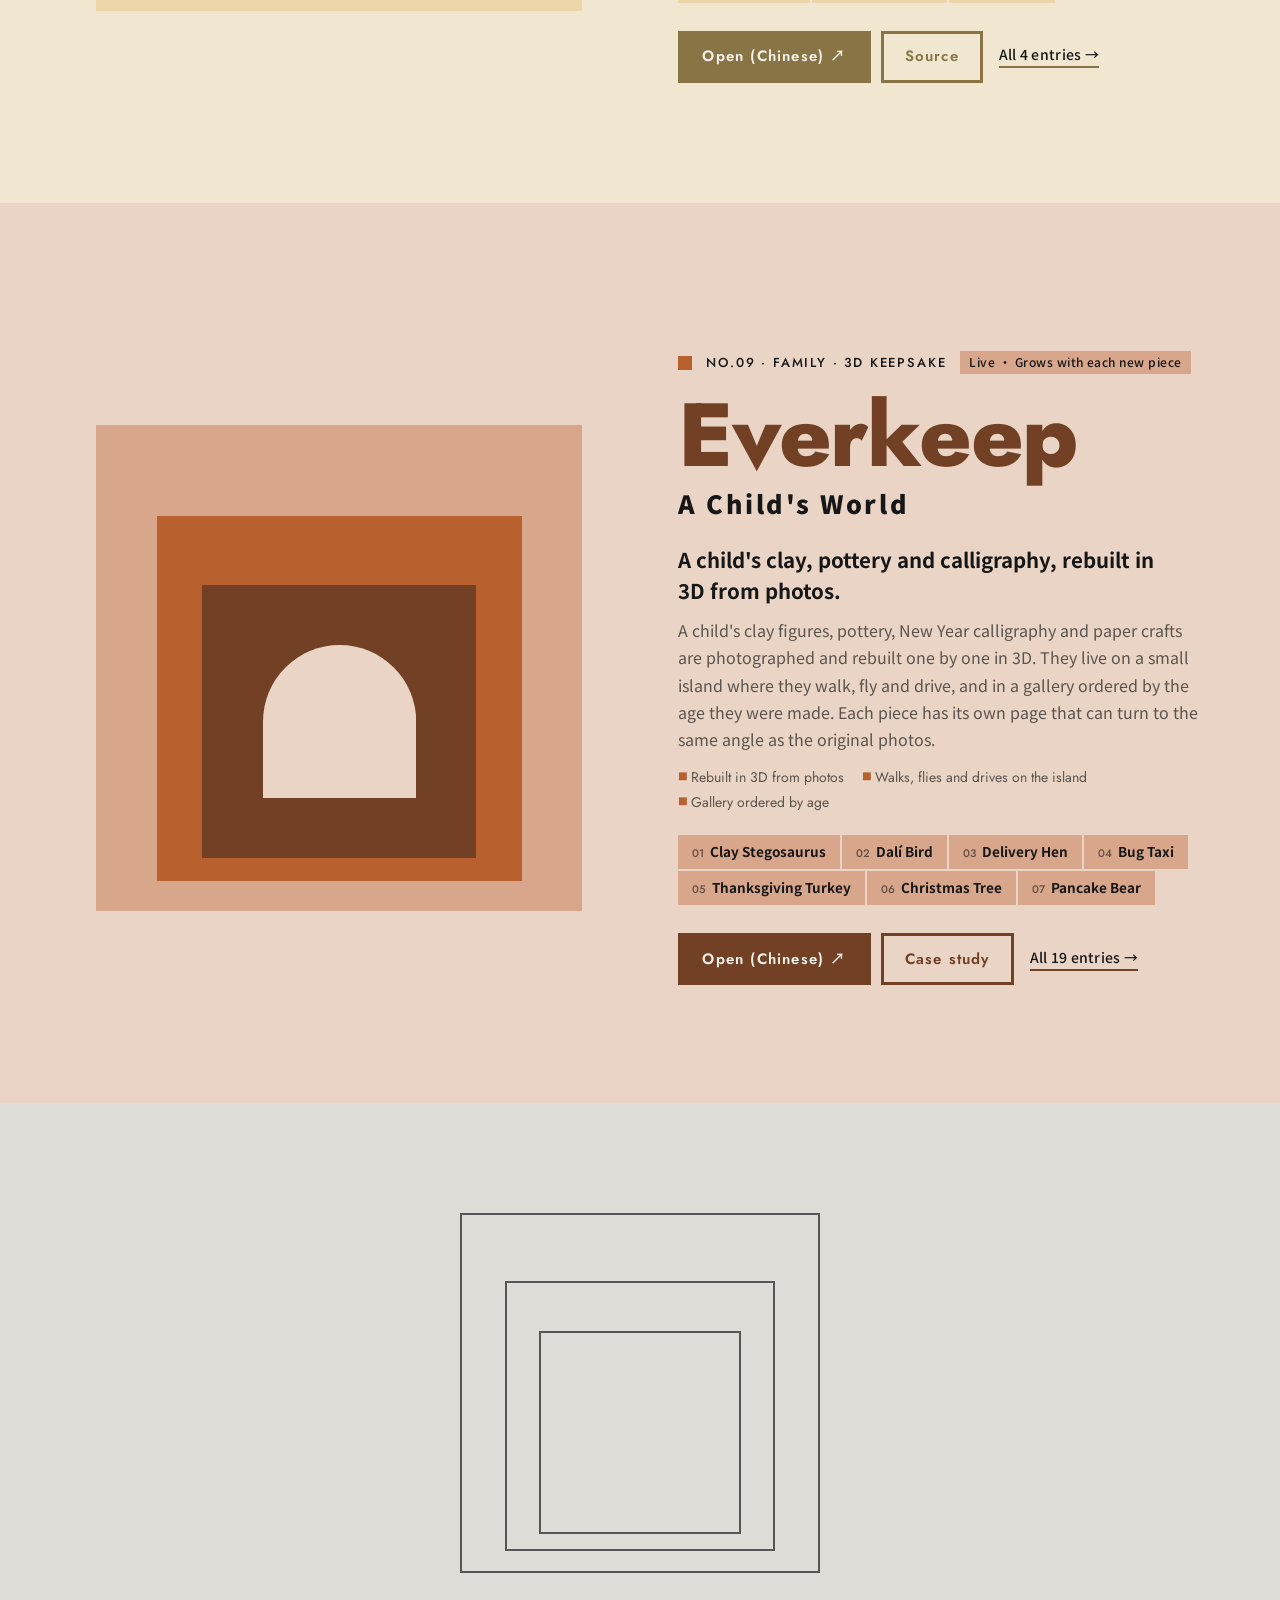
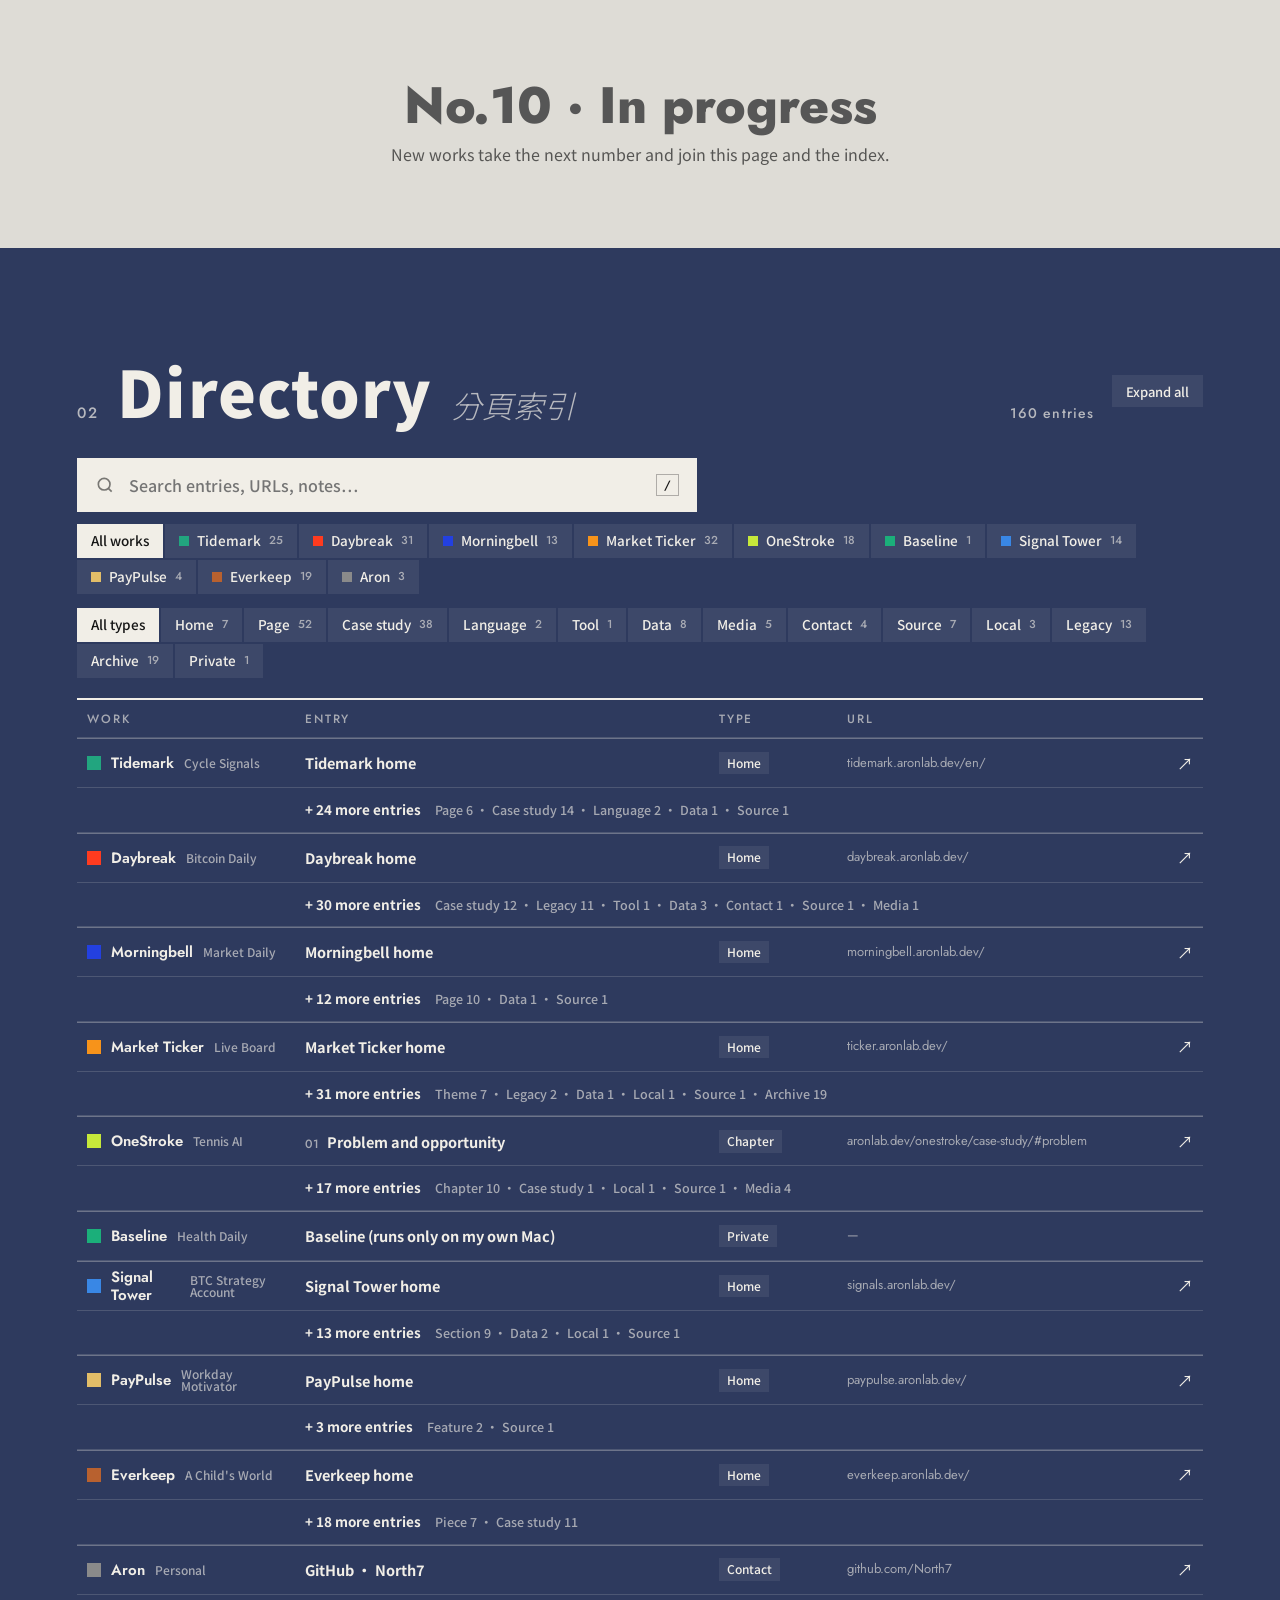
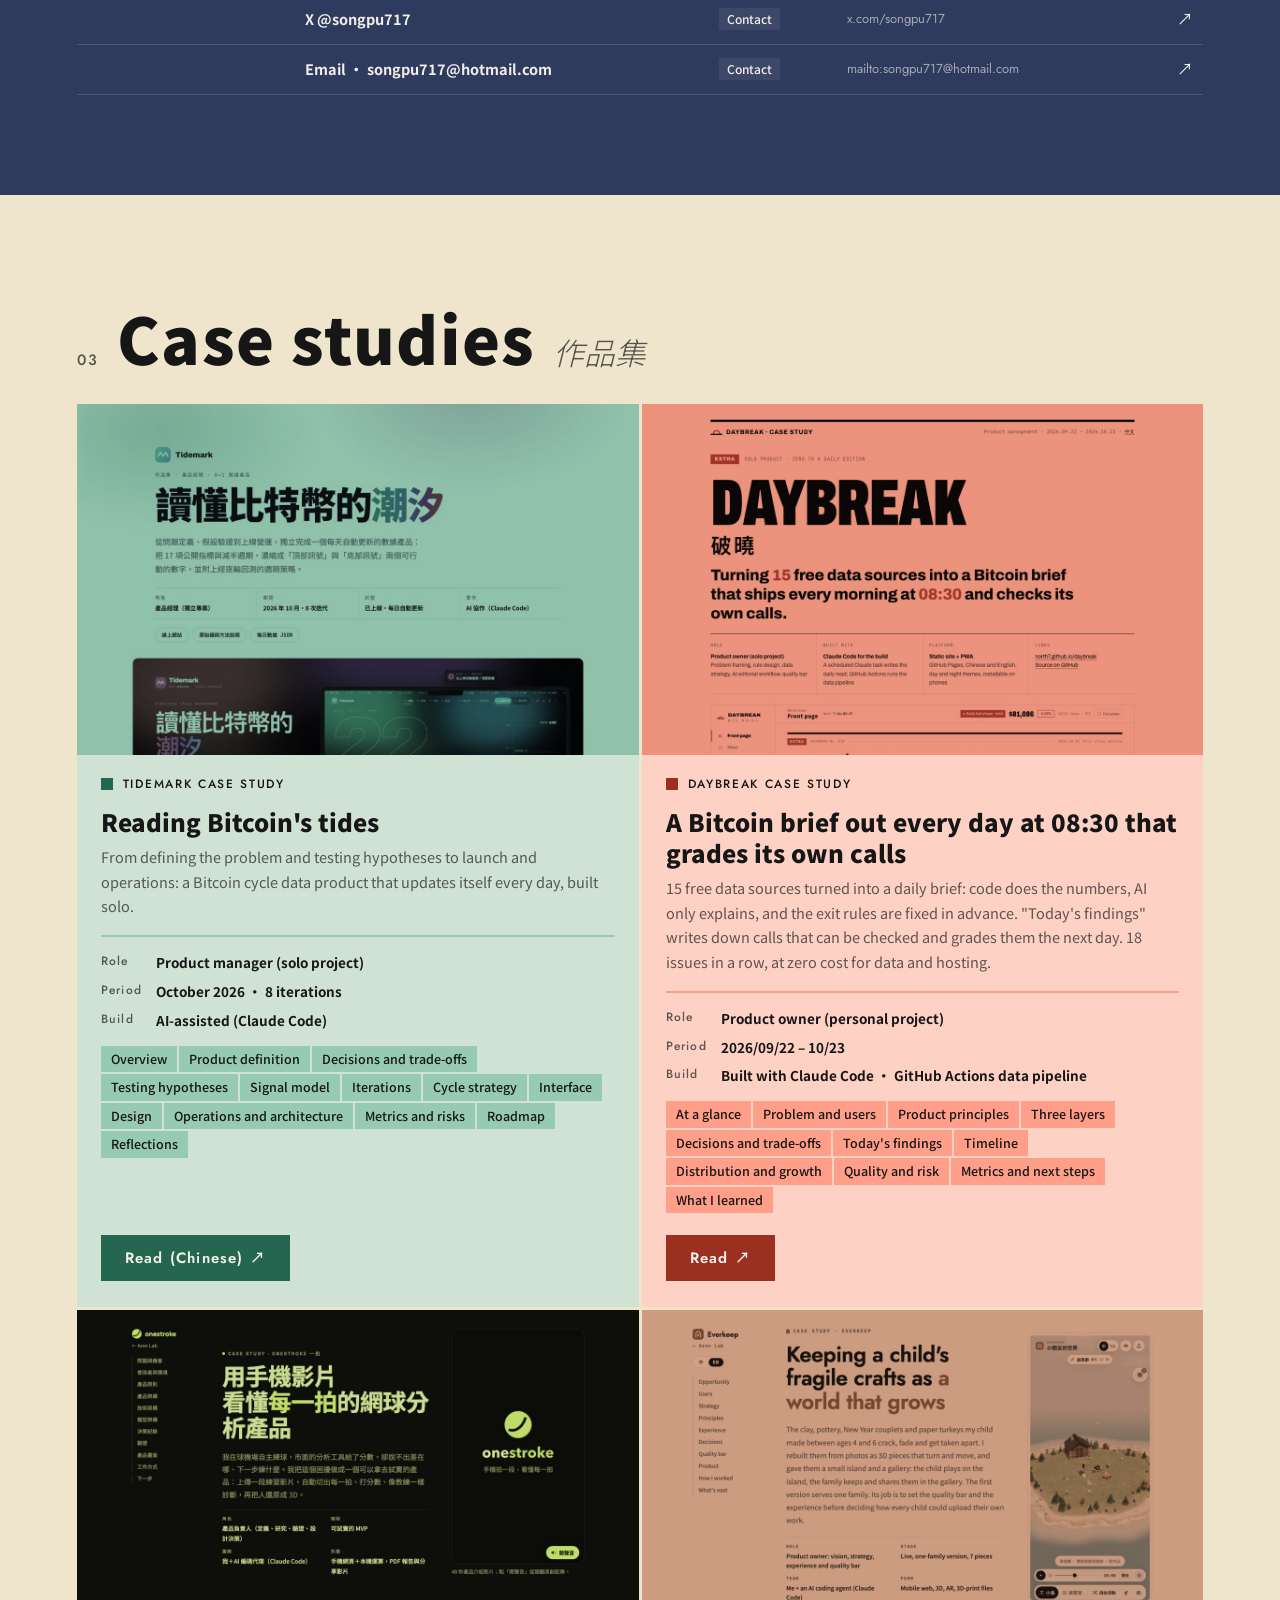
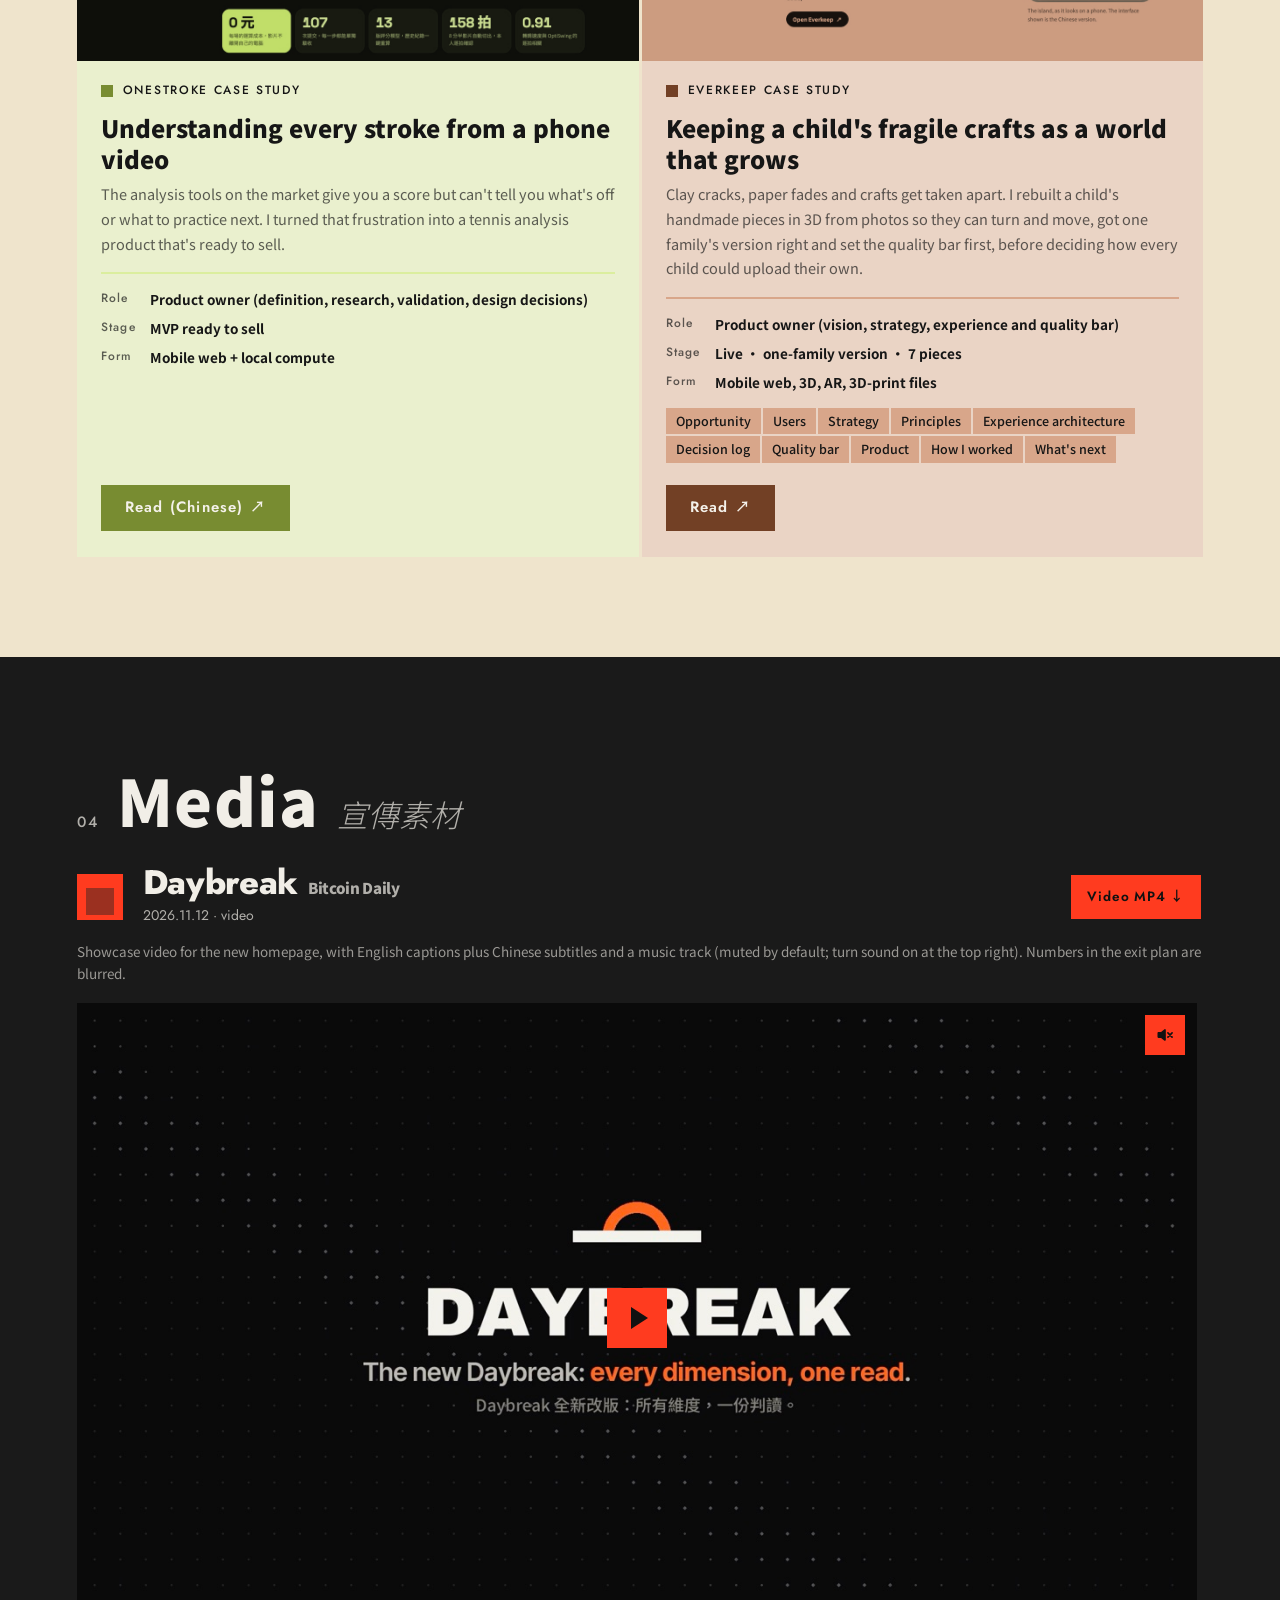
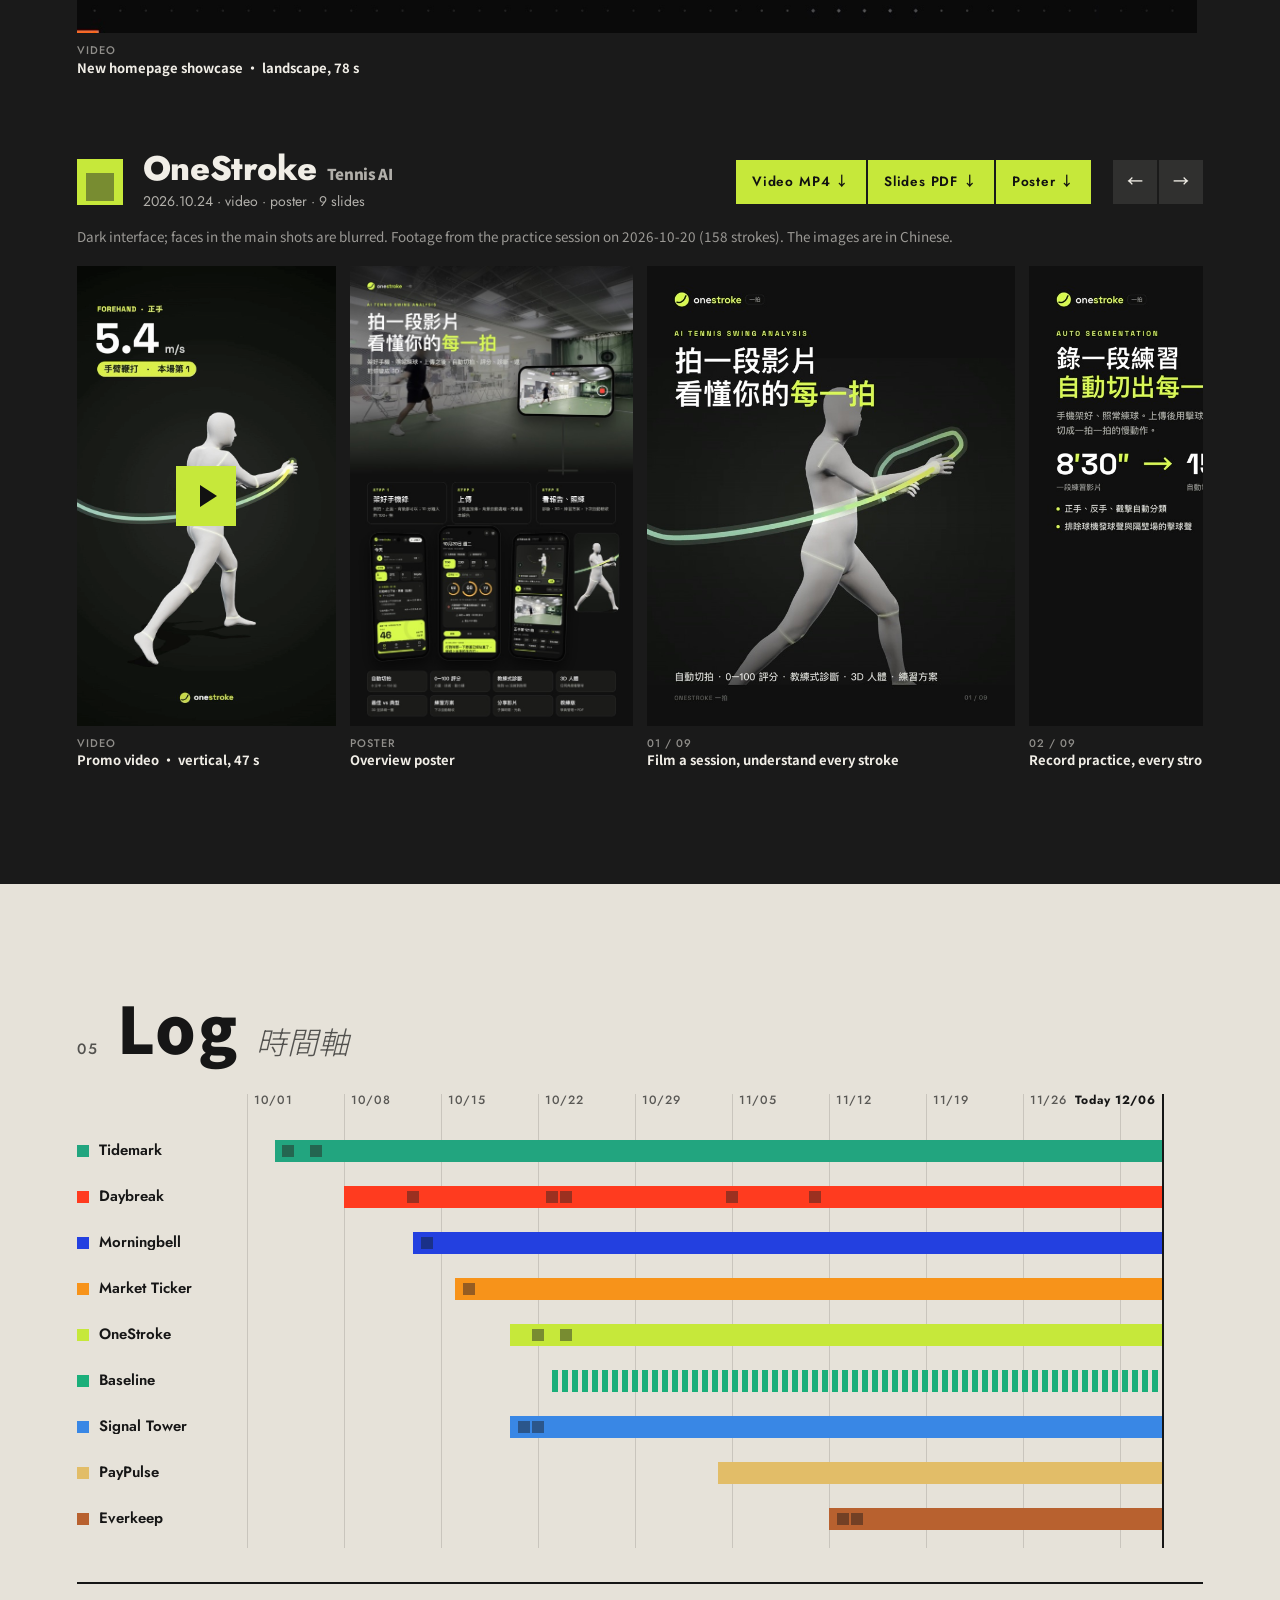
==== commit 402021c4: "彩蛋視窗的按鈕補上英文（英文版一打開就是英文，不用等程式換） Co-Authored-By: Claude Opus 5.5 <noreply@anthropic.com>" ====
--- a/index.html
+++ b/index.html
@@ -137,7 +137,7 @@
   <h2 id="egg-h" data-en="Are these two small squares the same color?">這兩個小方形，是同一個顏色嗎？</h2>
   <div class="egg-pair" id="egg-pair"><div class="egg-g"><i></i></div><div class="egg-g"><i></i></div></div>
   <p class="egg-a" id="egg-a"></p>
-  <div class="pop-act"><button type="button" class="pri" id="egg-reveal">拿掉底色</button><button type="button" data-pop-close data-en="Close">關閉</button></div>
+  <div class="pop-act"><button type="button" class="pri" id="egg-reveal" data-en="Remove the grounds">拿掉底色</button><button type="button" data-pop-close data-en="Close">關閉</button></div>
 </div></dialog>
 
 <dialog class="pop keys" id="keys" aria-labelledby="keys-h"><div class="pop-in">
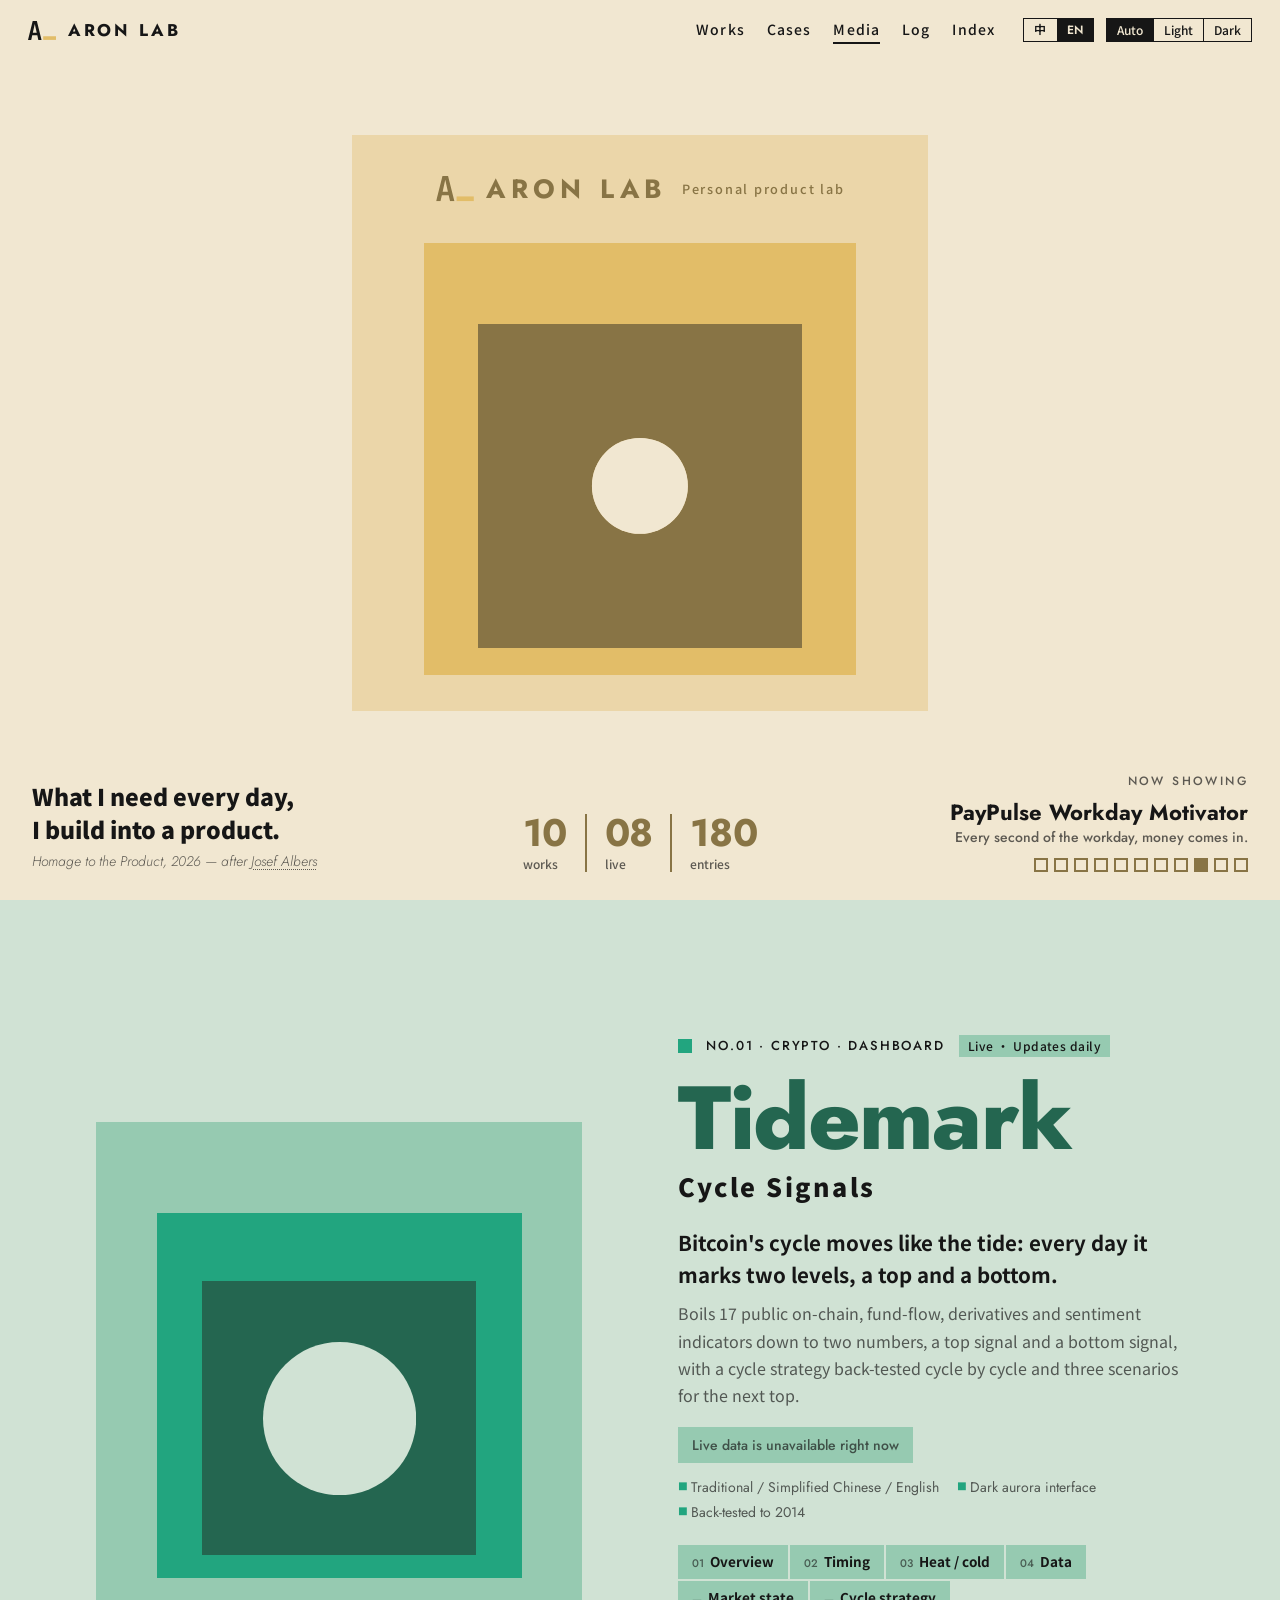
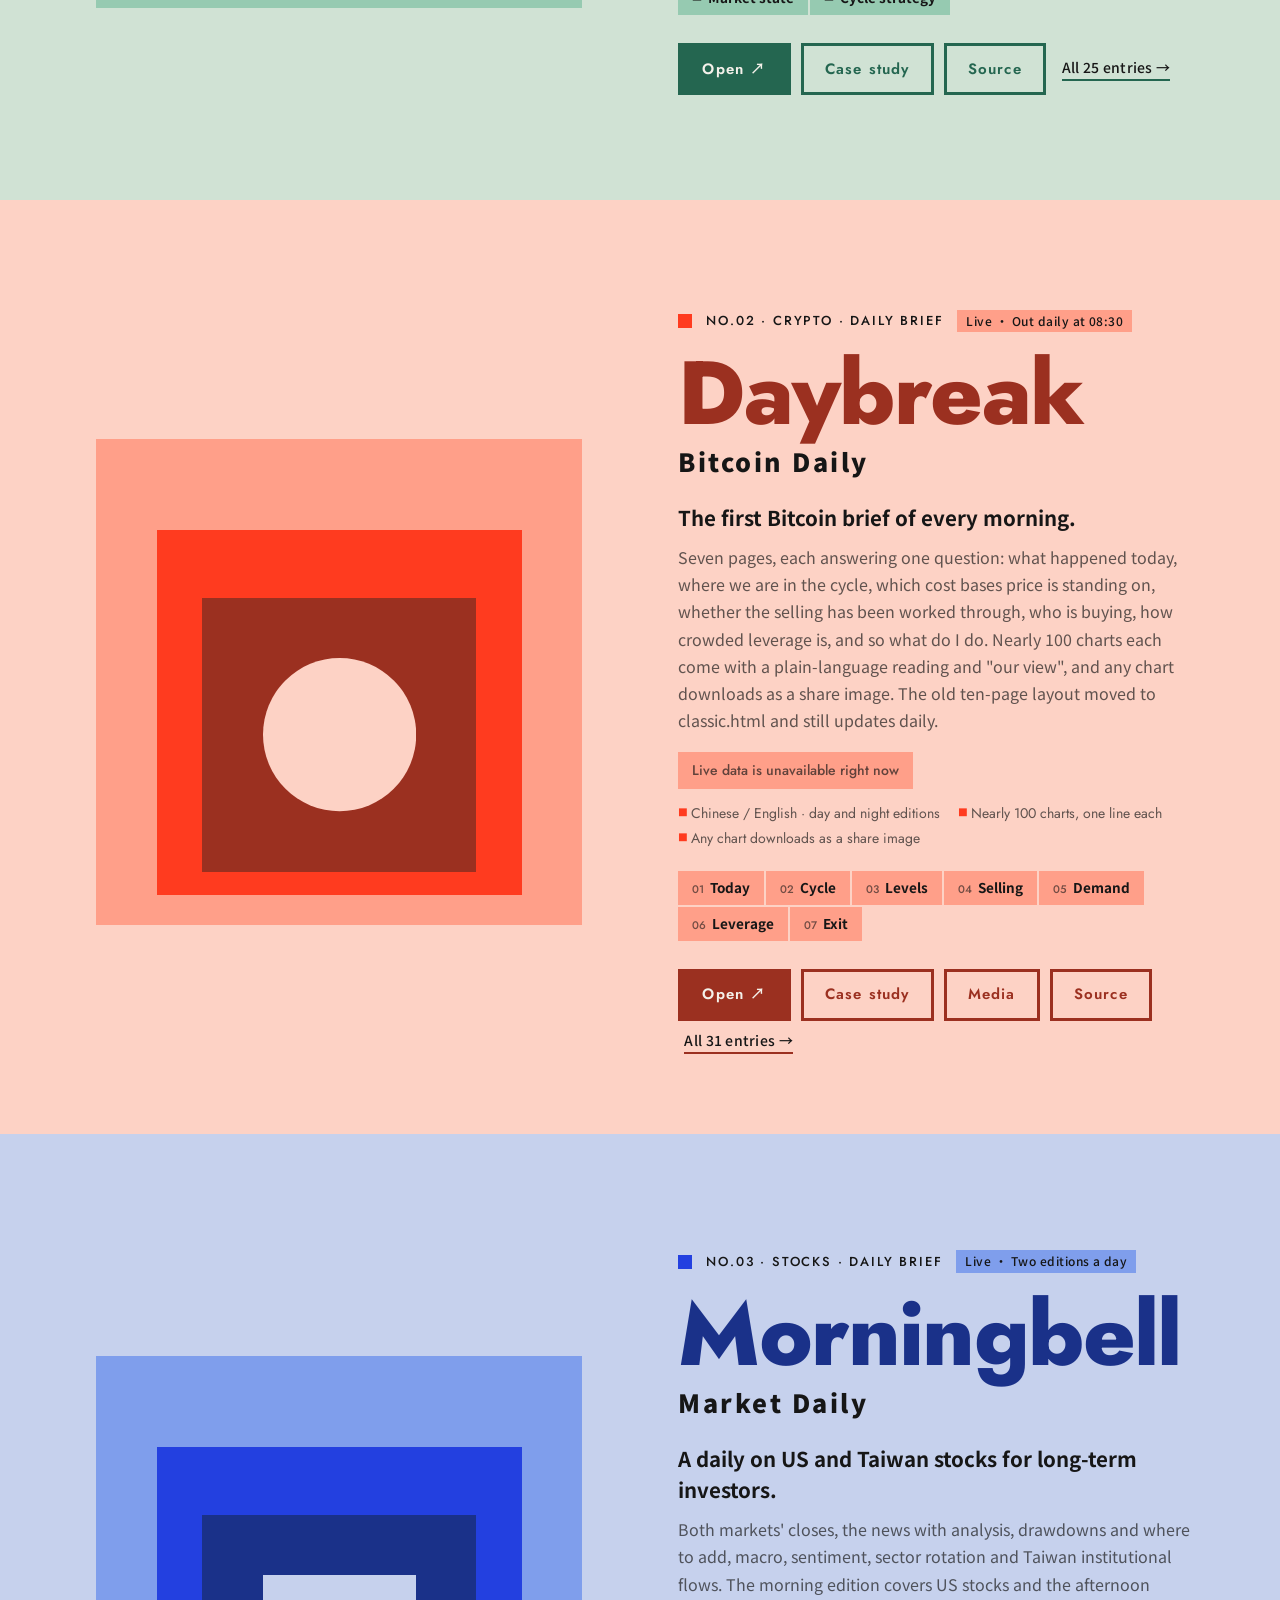
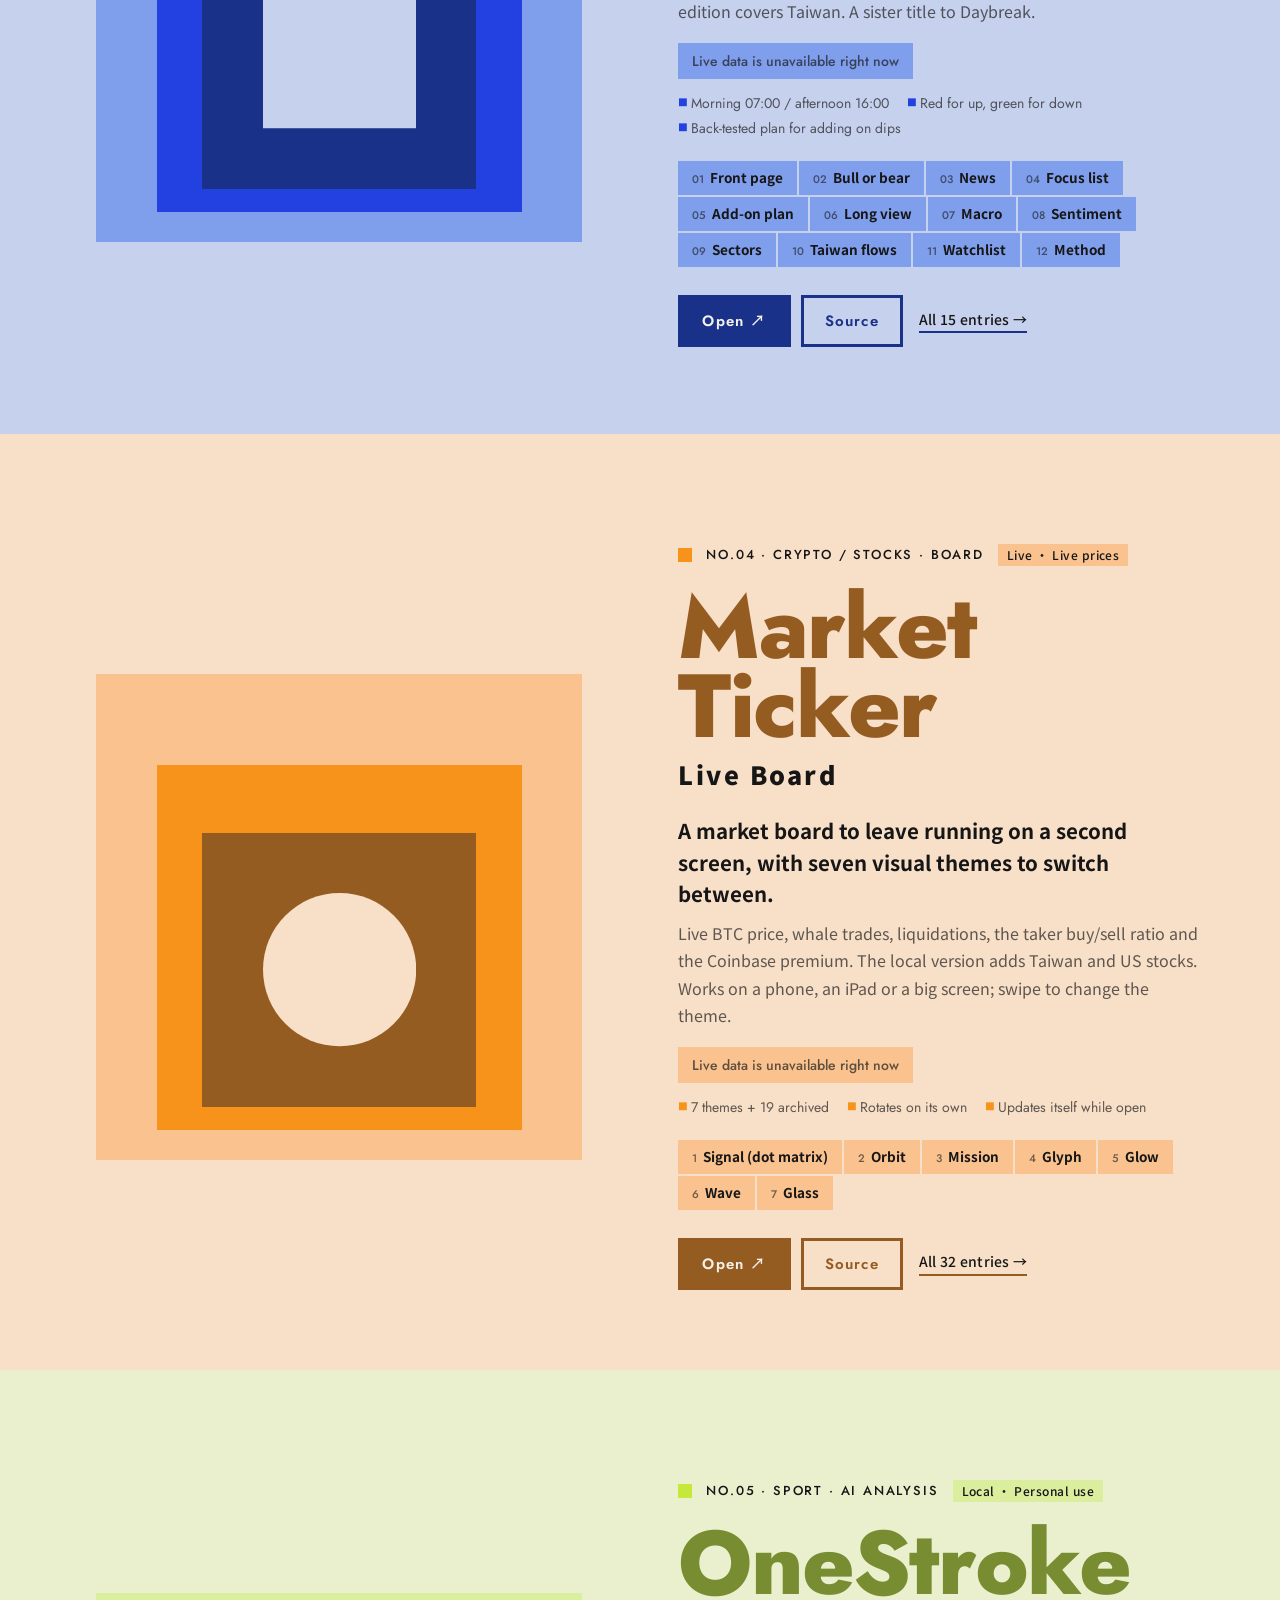
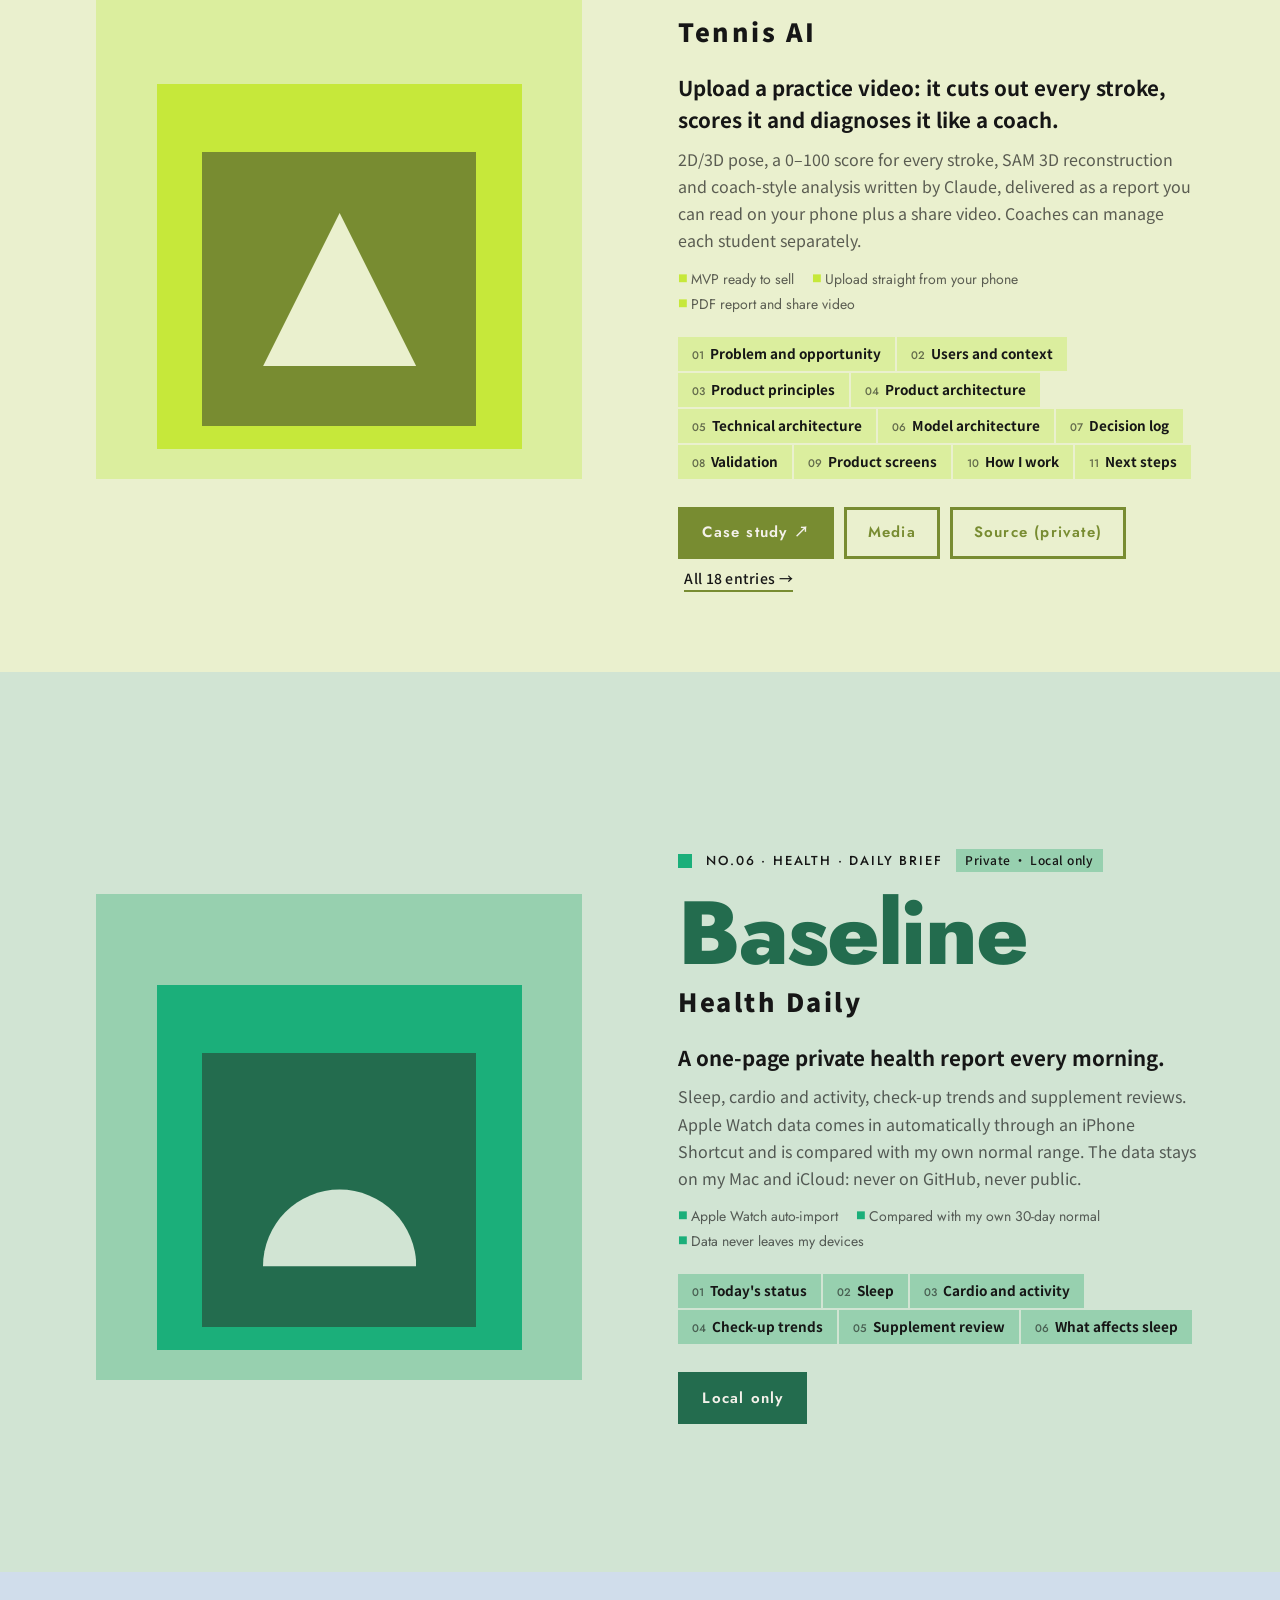
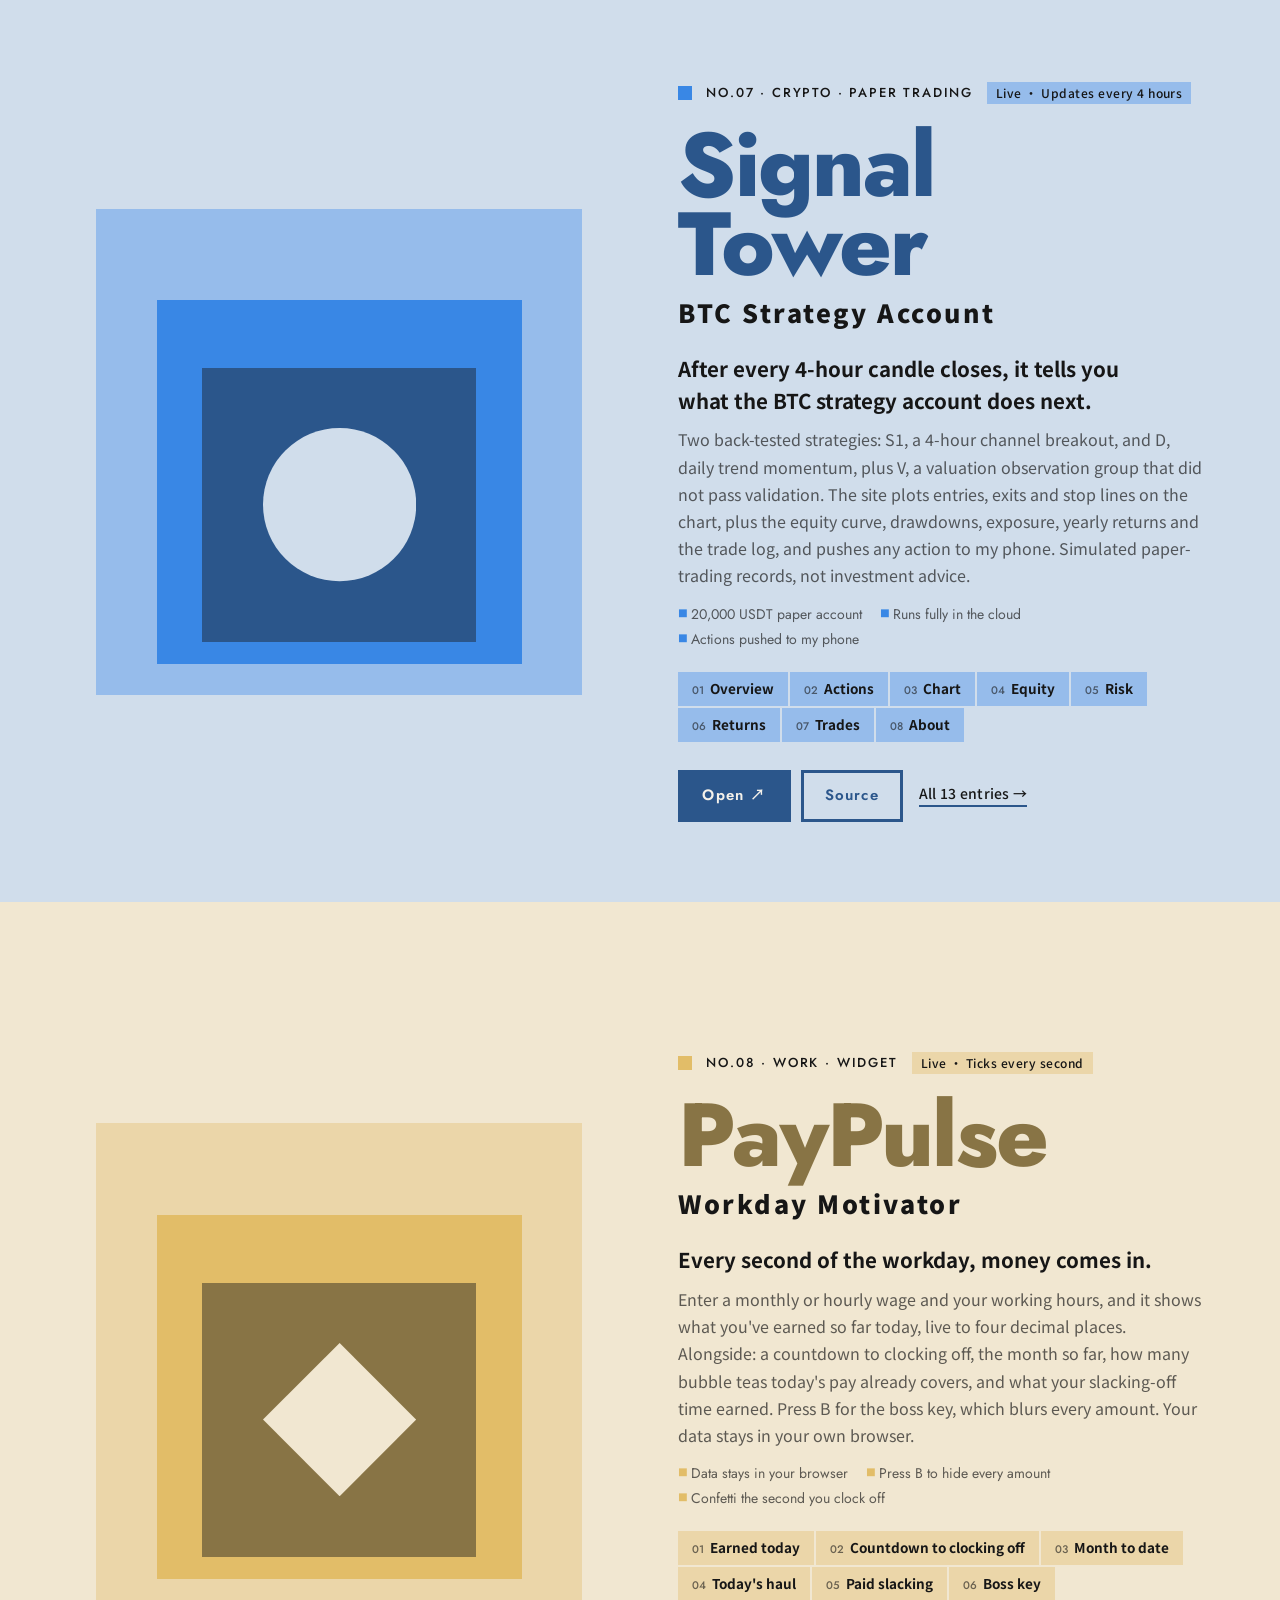
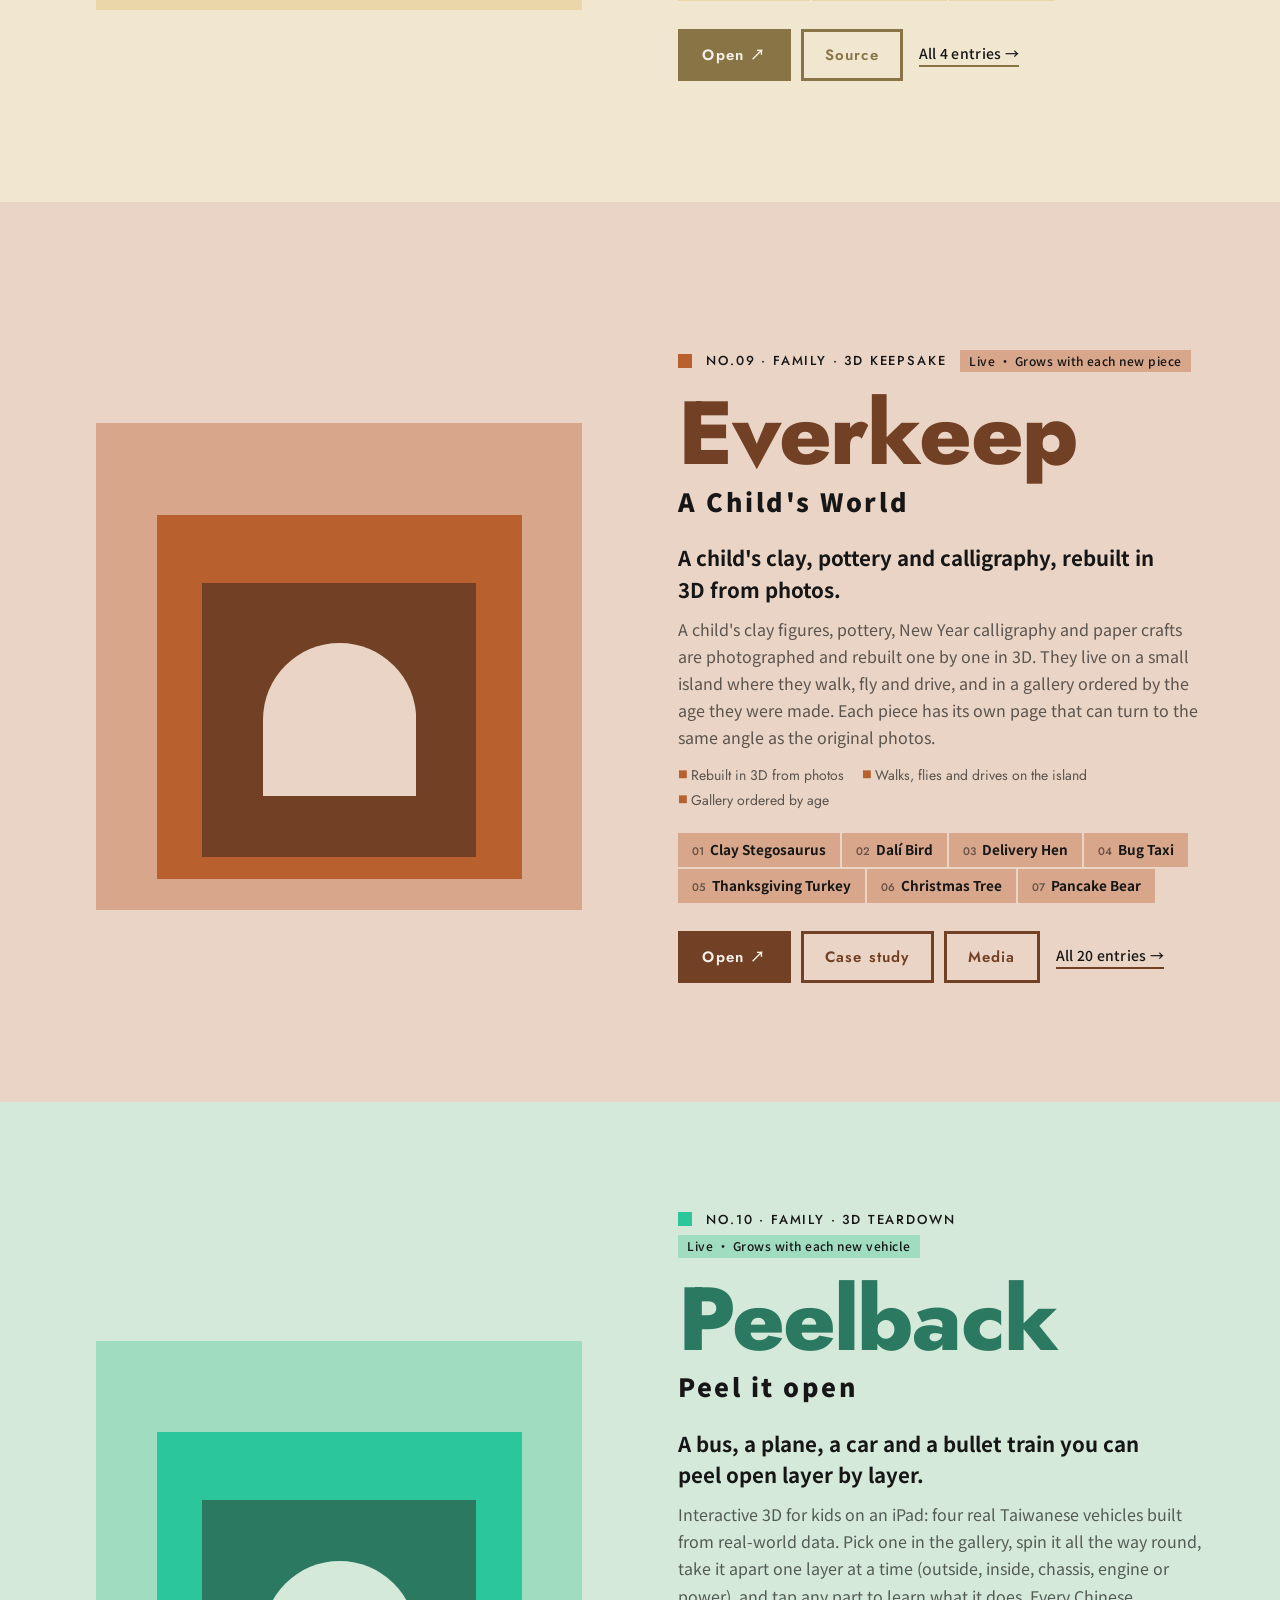
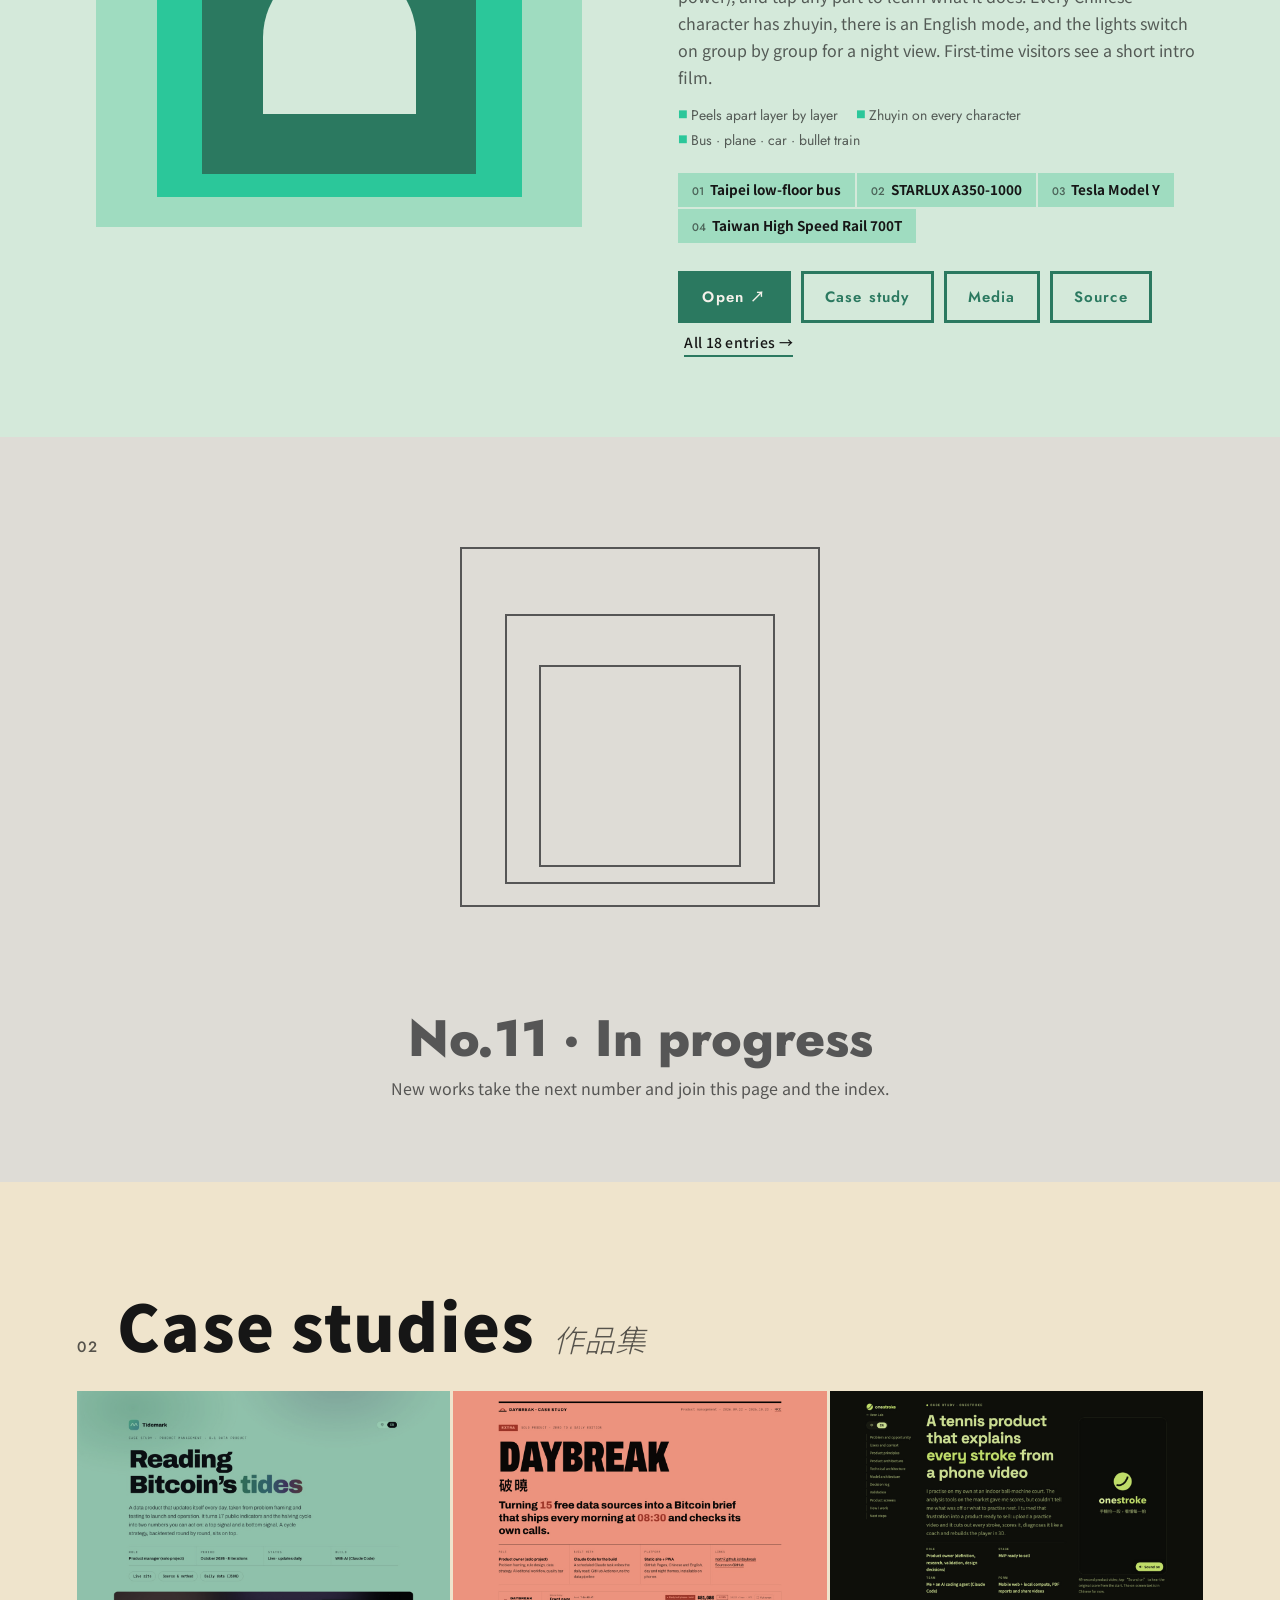
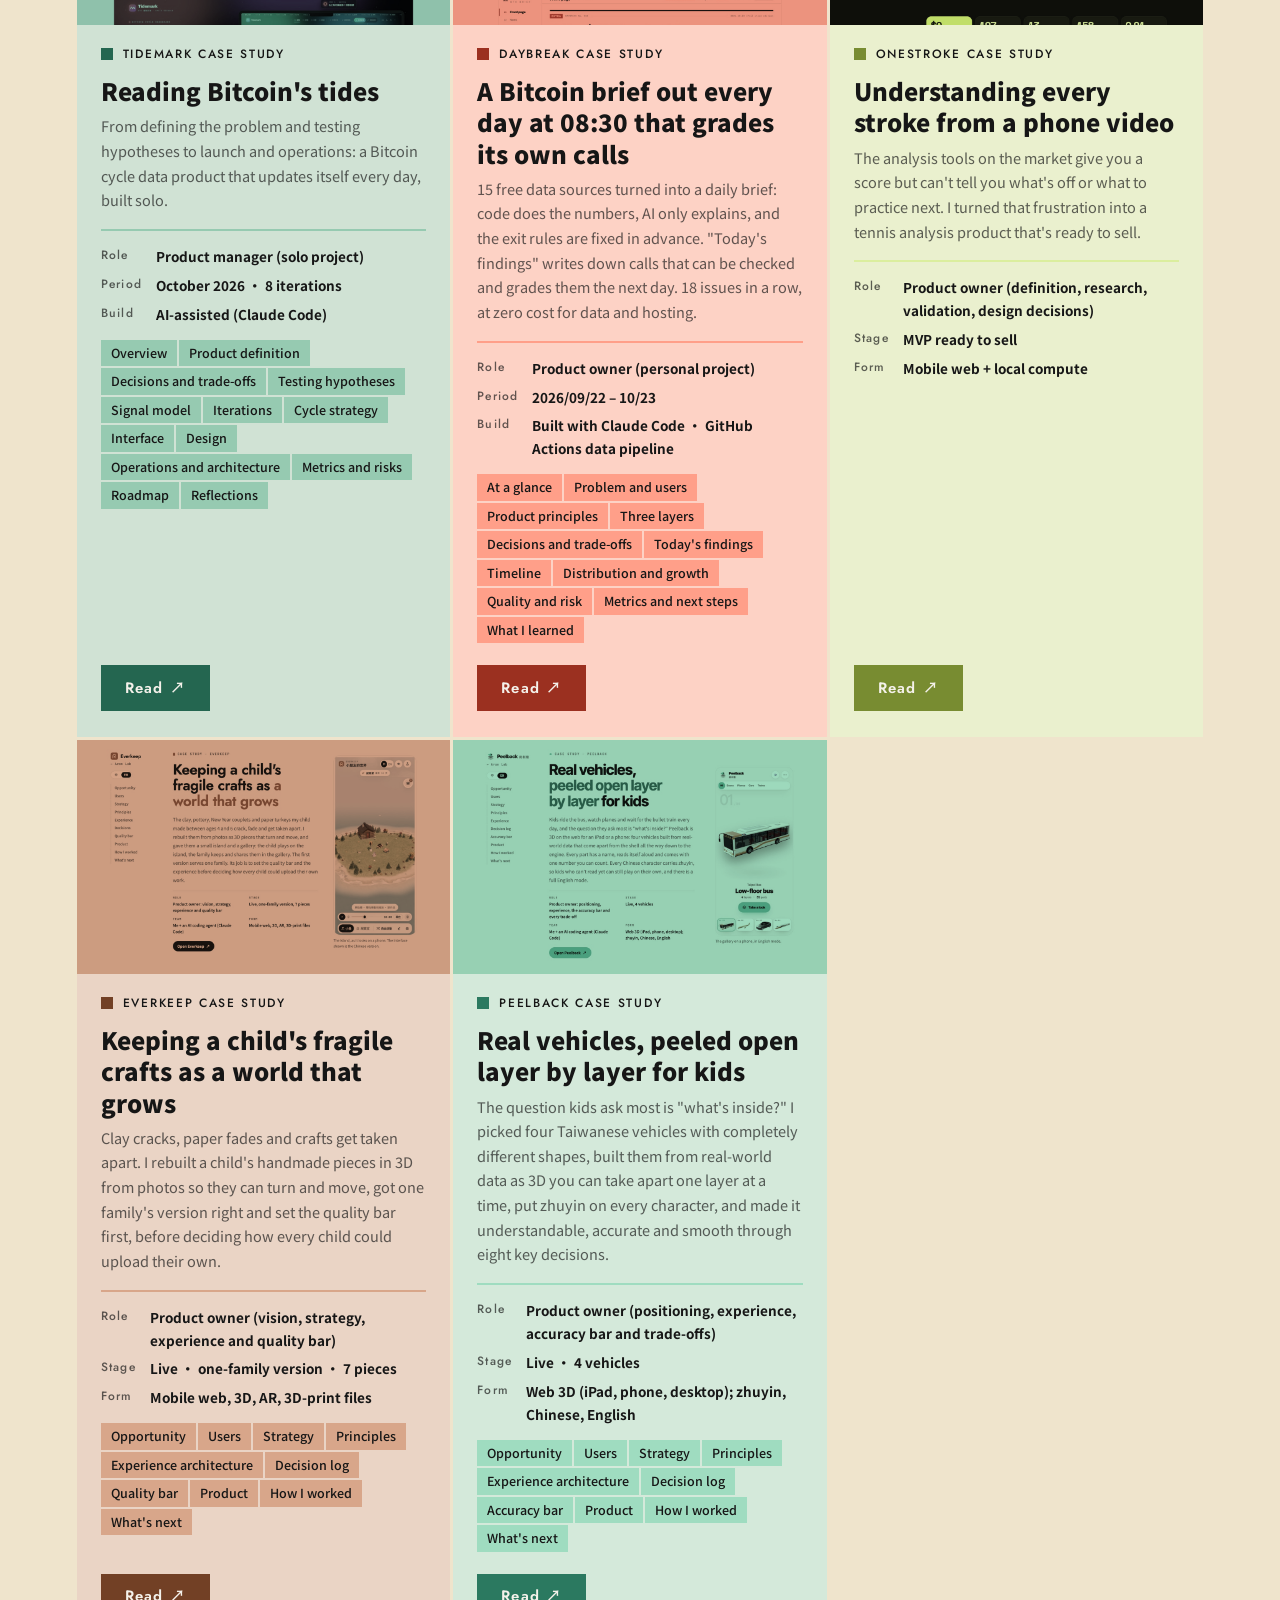
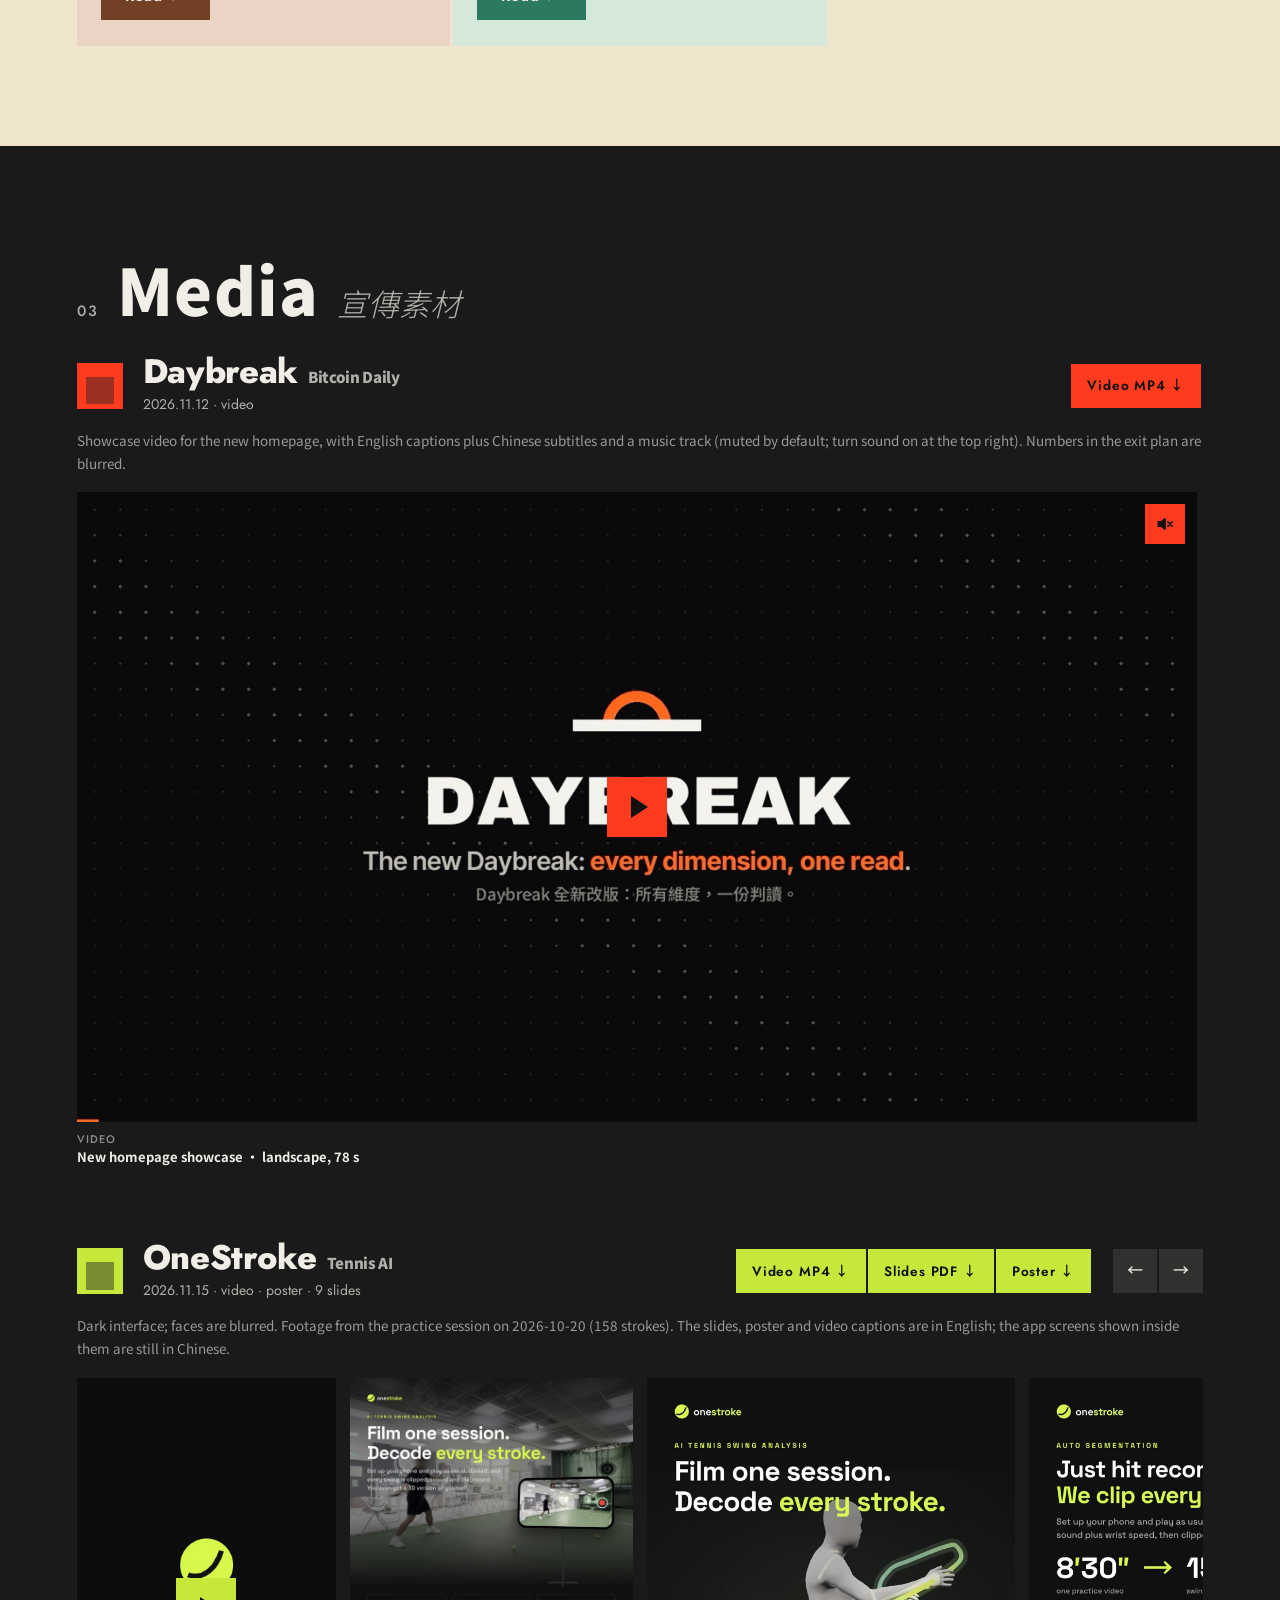
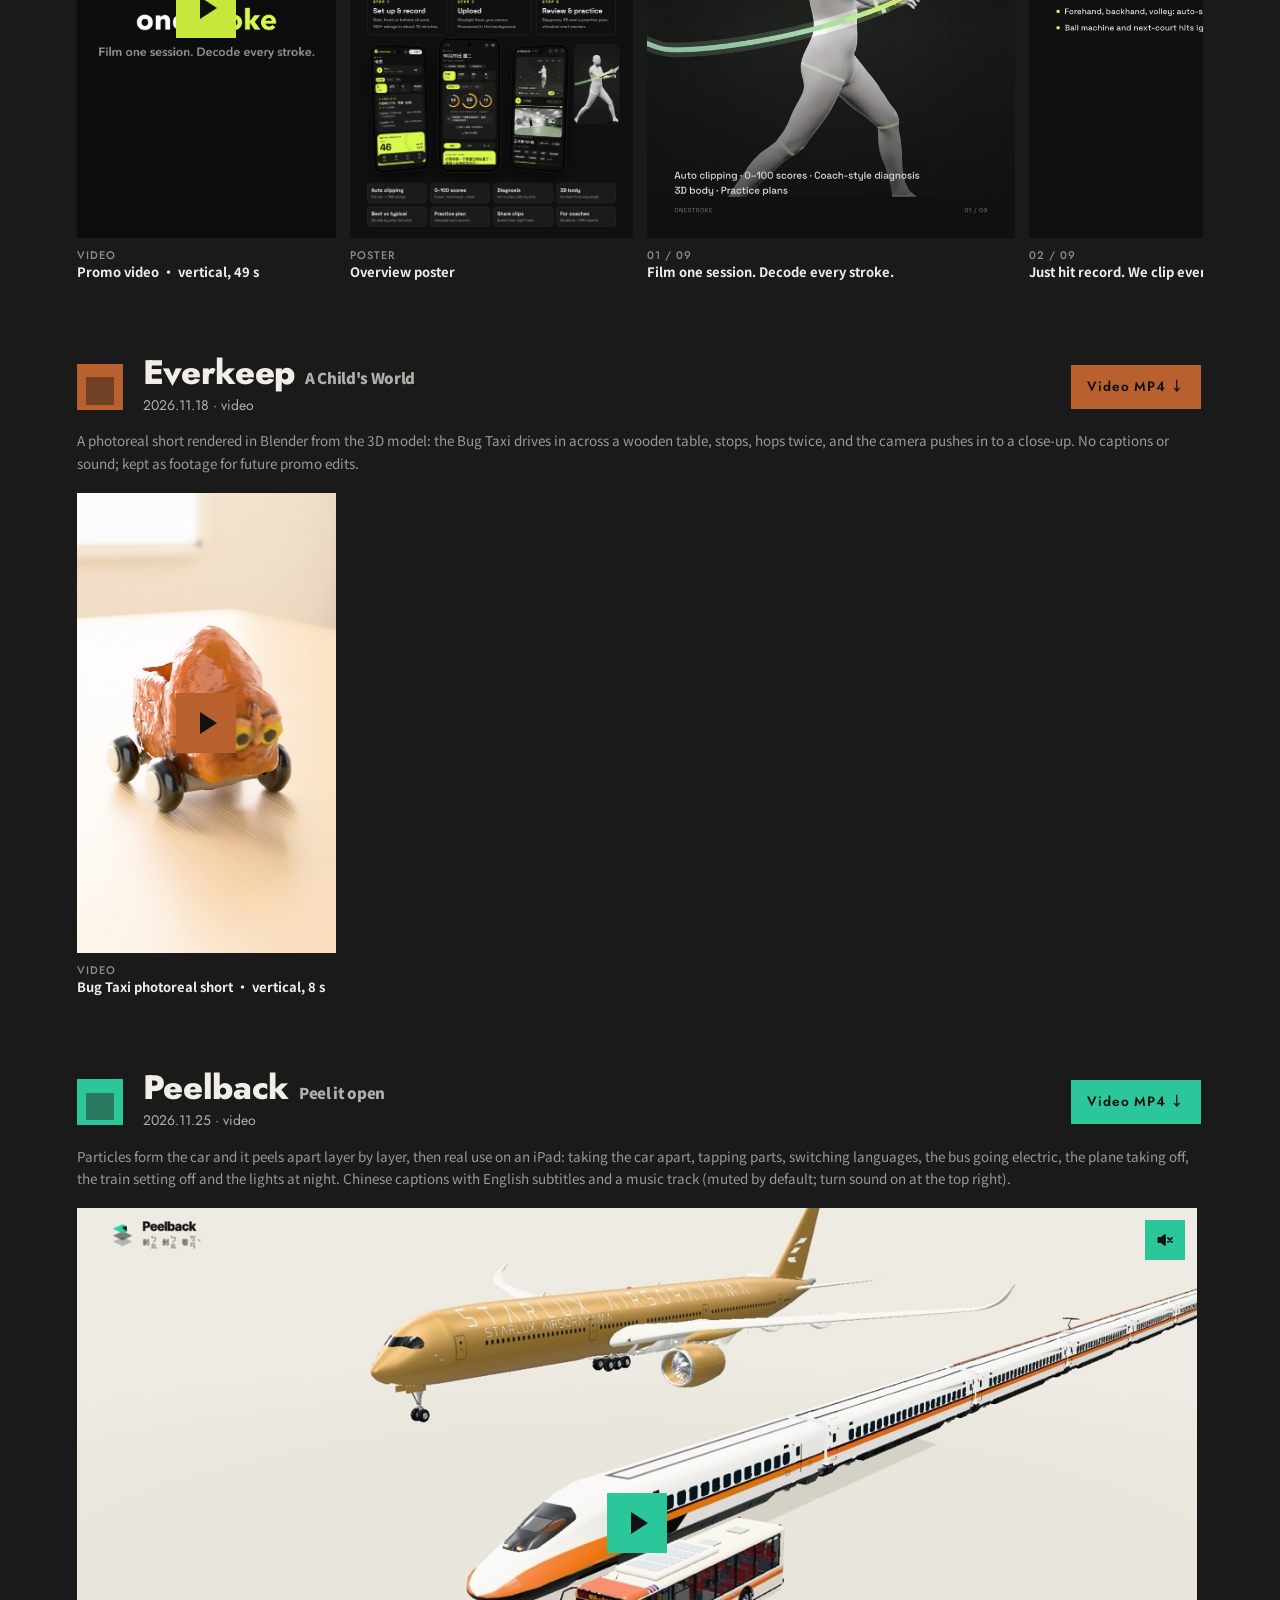
==== commit 9692e0b7: "分頁索引搬到最後、預設收起來：只露出標題和入口數，按「展開索引」、頂欄「索引」、/、全部 N 個入口、?q= 都會打開 Co-Authored-By: Claude Opus 5.5 <noreply" ====
--- a/index.html
+++ b/index.html
@@ -48,10 +48,10 @@
   <a class="brand" href="#hero" aria-label="Aron Lab 回到頂端" data-en-label="Aron Lab, back to top"><svg class="logo" viewBox="0 0 478.25 321" aria-hidden="true"><use href="#logo" width="478.25" height="321"/></svg>ARON LAB</a>
   <nav class="nav" aria-label="章節" data-en-label="Sections">
     <a href="#works" data-nav="works" data-en="Works">作品</a>
-    <a href="#index" data-nav="index" data-en="Index">索引</a>
     <a href="#cases" data-nav="cases" data-en="Cases">作品集</a>
     <a href="#media" data-nav="media" data-en="Media">宣傳素材</a>
     <a href="#log" data-nav="log" data-en="Log">時間軸</a>
+    <a href="#index" data-nav="index" data-en="Index">索引</a>
   </nav>
   <div class="seg lang" role="group" aria-label="語言 Language">
     <button type="button" data-lang-set="zh" lang="zh-Hant">中</button><button type="button" data-lang-set="en" lang="en">EN</button>
@@ -77,30 +77,33 @@
   <div id="works"></div>
 
   <!-- 章節標題：英文版時大字換成英文，旁邊的斜體換成中文 -->
-  <section class="sec idx-sec" id="index" aria-labelledby="h-index">
-    <div class="sec-h"><span class="no">02</span><h2 id="h-index" data-en="Directory">分頁索引</h2><span class="en" data-en="分頁索引">Directory</span><span class="count" id="idx-count"></span><button type="button" class="fold-all" id="idx-fold" hidden>全部展開</button></div>
-    <div class="idx-tools">
-      <label class="search"><svg viewBox="0 0 24 24" aria-hidden="true"><circle cx="11" cy="11" r="7"/><path d="M20 20l-4-4"/></svg><input id="q" type="search" placeholder="搜尋入口、網址、說明…" autocomplete="off" aria-label="搜尋入口" data-en-ph="Search entries, URLs, notes…" data-en-label="Search entries"><kbd>/</kbd></label>
-      <div class="chips" id="idx-prod" role="group" aria-label="依作品篩選" data-en-label="Filter by work"></div>
-      <div class="chips" id="idx-type" role="group" aria-label="依類型篩選" data-en-label="Filter by type"></div>
-    </div>
-    <div class="idx" id="idx" role="table" aria-label="所有入口" data-en-label="All entries"></div>
-  </section>
-
   <section class="sec cases-sec" id="cases" aria-labelledby="h-cases">
-    <div class="sec-h"><span class="no">03</span><h2 id="h-cases" data-en="Case studies">作品集</h2><span class="en" data-en="作品集">Case studies</span></div>
+    <div class="sec-h"><span class="no">02</span><h2 id="h-cases" data-en="Case studies">作品集</h2><span class="en" data-en="作品集">Case studies</span></div>
     <div class="cases" id="case-list"></div>
   </section>
 
   <section class="sec media-sec" id="media" aria-labelledby="h-media">
-    <div class="sec-h"><span class="no">04</span><h2 id="h-media" data-en="Media">宣傳素材</h2><span class="en" data-en="宣傳素材">Media</span></div>
+    <div class="sec-h"><span class="no">03</span><h2 id="h-media" data-en="Media">宣傳素材</h2><span class="en" data-en="宣傳素材">Media</span></div>
     <div id="media-list"></div>
   </section>
 
   <section class="sec log-sec" id="log" aria-labelledby="h-log">
-    <div class="sec-h"><span class="no">05</span><h2 id="h-log" data-en="Log">時間軸</h2><span class="en" data-en="時間軸">Log</span></div>
+    <div class="sec-h"><span class="no">04</span><h2 id="h-log" data-en="Log">時間軸</h2><span class="en" data-en="時間軸">Log</span></div>
     <div class="gantt" id="gantt"></div>
     <ol class="log" id="log-list"></ol>
+  </section>
+
+  <!-- 分頁索引放在最後、預設收起來：按「展開索引」、頂欄的「索引」、按 / 搜尋、作品卡的「全部 N 個入口」都會打開 -->
+  <section class="sec idx-sec shut" id="index" aria-labelledby="h-index">
+    <div class="sec-h"><span class="no">05</span><h2 id="h-index" data-en="Directory">分頁索引</h2><span class="en" data-en="分頁索引">Directory</span><span class="count" id="idx-count"></span><button type="button" class="fold-all" id="idx-fold" hidden>全部展開</button><button type="button" class="idx-toggle" id="idx-toggle" aria-expanded="false" aria-controls="idx-body"><span>展開索引</span><svg viewBox="0 0 24 24" aria-hidden="true"><path d="M6 9l6 6 6-6"/></svg></button></div>
+    <div class="idx-body" id="idx-body"><div class="idx-in">
+      <div class="idx-tools">
+        <label class="search"><svg viewBox="0 0 24 24" aria-hidden="true"><circle cx="11" cy="11" r="7"/><path d="M20 20l-4-4"/></svg><input id="q" type="search" placeholder="搜尋入口、網址、說明…" autocomplete="off" aria-label="搜尋入口" data-en-ph="Search entries, URLs, notes…" data-en-label="Search entries"><kbd>/</kbd></label>
+        <div class="chips" id="idx-prod" role="group" aria-label="依作品篩選" data-en-label="Filter by work"></div>
+        <div class="chips" id="idx-type" role="group" aria-label="依類型篩選" data-en-label="Filter by type"></div>
+      </div>
+      <div class="idx" id="idx" role="table" aria-label="所有入口" data-en-label="All entries"></div>
+    </div></div>
   </section>
 </main>
 
--- a/assets/app.css
+++ b/assets/app.css
@@ -234,6 +234,18 @@
 .fold-row i { font-style: normal; white-space: nowrap; }
 .fold-all { align-self: center; height: 32px; padding: 0 14px; border: 0; background: var(--idx-hi); color: var(--idx-tx); font: 500 13px/1 var(--cjk); cursor: pointer; }
 .fold-all:hover { background: rgba(241,238,231,.16); }
+/* 整段收合：標題列一直在，下面的搜尋、篩選和清單由 0 高長出來 */
+.idx-toggle { display: inline-flex; align-items: center; gap: 10px; align-self: center; height: 40px; padding: 0 14px 0 18px; border: 0; background: var(--idx-tx); color: #161616; font: 700 14px/1 var(--cjk); cursor: pointer; transition: transform .12s; }
+.idx-toggle:hover { background: #fff; }
+.idx-toggle:active { transform: scale(.96); }
+.idx-toggle svg { width: 18px; height: 18px; fill: none; stroke: currentColor; stroke-width: 2.2; stroke-linecap: round; stroke-linejoin: round; transition: transform .35s cubic-bezier(.3,1.5,.5,1); }
+.idx-toggle[aria-expanded="true"] svg { transform: rotate(180deg); }
+.idx-body { display: grid; grid-template-rows: 1fr; transition: grid-template-rows .5s cubic-bezier(.4,0,.2,1), visibility 0s; }
+.idx-in { min-height: 0; overflow-y: clip; overflow-clip-margin: 4px; }
+.idx-sec.shut .idx-body { grid-template-rows: 0fr; visibility: hidden; transition: grid-template-rows .4s cubic-bezier(.4,0,.2,1), visibility 0s .4s; }
+.idx-sec.shut .sec-h { margin-bottom: 0; }
+.idx-sec .sec-h { transition: margin-bottom .4s cubic-bezier(.4,0,.2,1); }
+.idx-sec.shut .fold-all { display: none; }
 
 /* ── 作品集（赭黃色場） ── */
 .cases-sec { background: var(--cases-bg); }
@@ -375,8 +387,9 @@
 .foot { background: var(--foot-bg); color: #F1EEE7; padding: 90px var(--gut) 50px; }
 .foot-top { display: flex; justify-content: space-between; align-items: flex-end; gap: 30px; flex-wrap: wrap; }
 .foot h2 { margin: 0; font: 800 clamp(56px, 9vw, 150px)/.86 var(--geo); letter-spacing: -.02em; }
-.foot-tray { display: flex; gap: 0; }
-.foot-tray button { width: 38px; height: 38px; padding: 0; border: 0; cursor: copy; transition: transform .15s, background-color .4s; }
+/* 作品變多時（10 個以上），窄手機放不下每格 38px：每格跟著縮、保持正方形，不撐出橫向捲動 */
+.foot-tray { display: flex; gap: 0; max-width: 100%; }
+.foot-tray button { flex: 0 1 38px; min-width: 0; aspect-ratio: 1; height: auto; padding: 0; border: 0; cursor: copy; transition: transform .15s, background-color .4s; }
 .foot-tray button:hover { transform: translateY(-5px); }
 .foot-tray .nx { background: transparent; box-shadow: inset 0 0 0 2px #F1EEE7; cursor: pointer; }
 .foot-tray .nx.on { box-shadow: none; }
@@ -418,7 +431,7 @@
   background-position: calc(var(--vx) - var(--vr) - var(--vb)) calc(var(--vy) - var(--vr) - var(--vb)); background-size: calc(2 * (var(--vr) + var(--vb))) calc(2 * (var(--vr) + var(--vb))); }
 @keyframes vtSq { from { --vr: 0px; } to { --vr: calc(var(--vR, 2000px) + 2 * var(--vb)); } }
 
-@media (prefers-reduced-motion: reduce) { .sq, .hero, .hero *, .top { transition: none !important; } html { scroll-behavior: auto; } }
+@media (prefers-reduced-motion: reduce) { .sq, .hero, .hero *, .top, .idx-body, .idx-sec .sec-h, .idx-toggle, .idx-toggle svg { transition: none !important; } html { scroll-behavior: auto; } }
 
 @media (max-width: 1100px) {
   .ir { grid-template-columns: 170px minmax(0, 1.4fr) 96px minmax(0, 1fr) 20px; }
